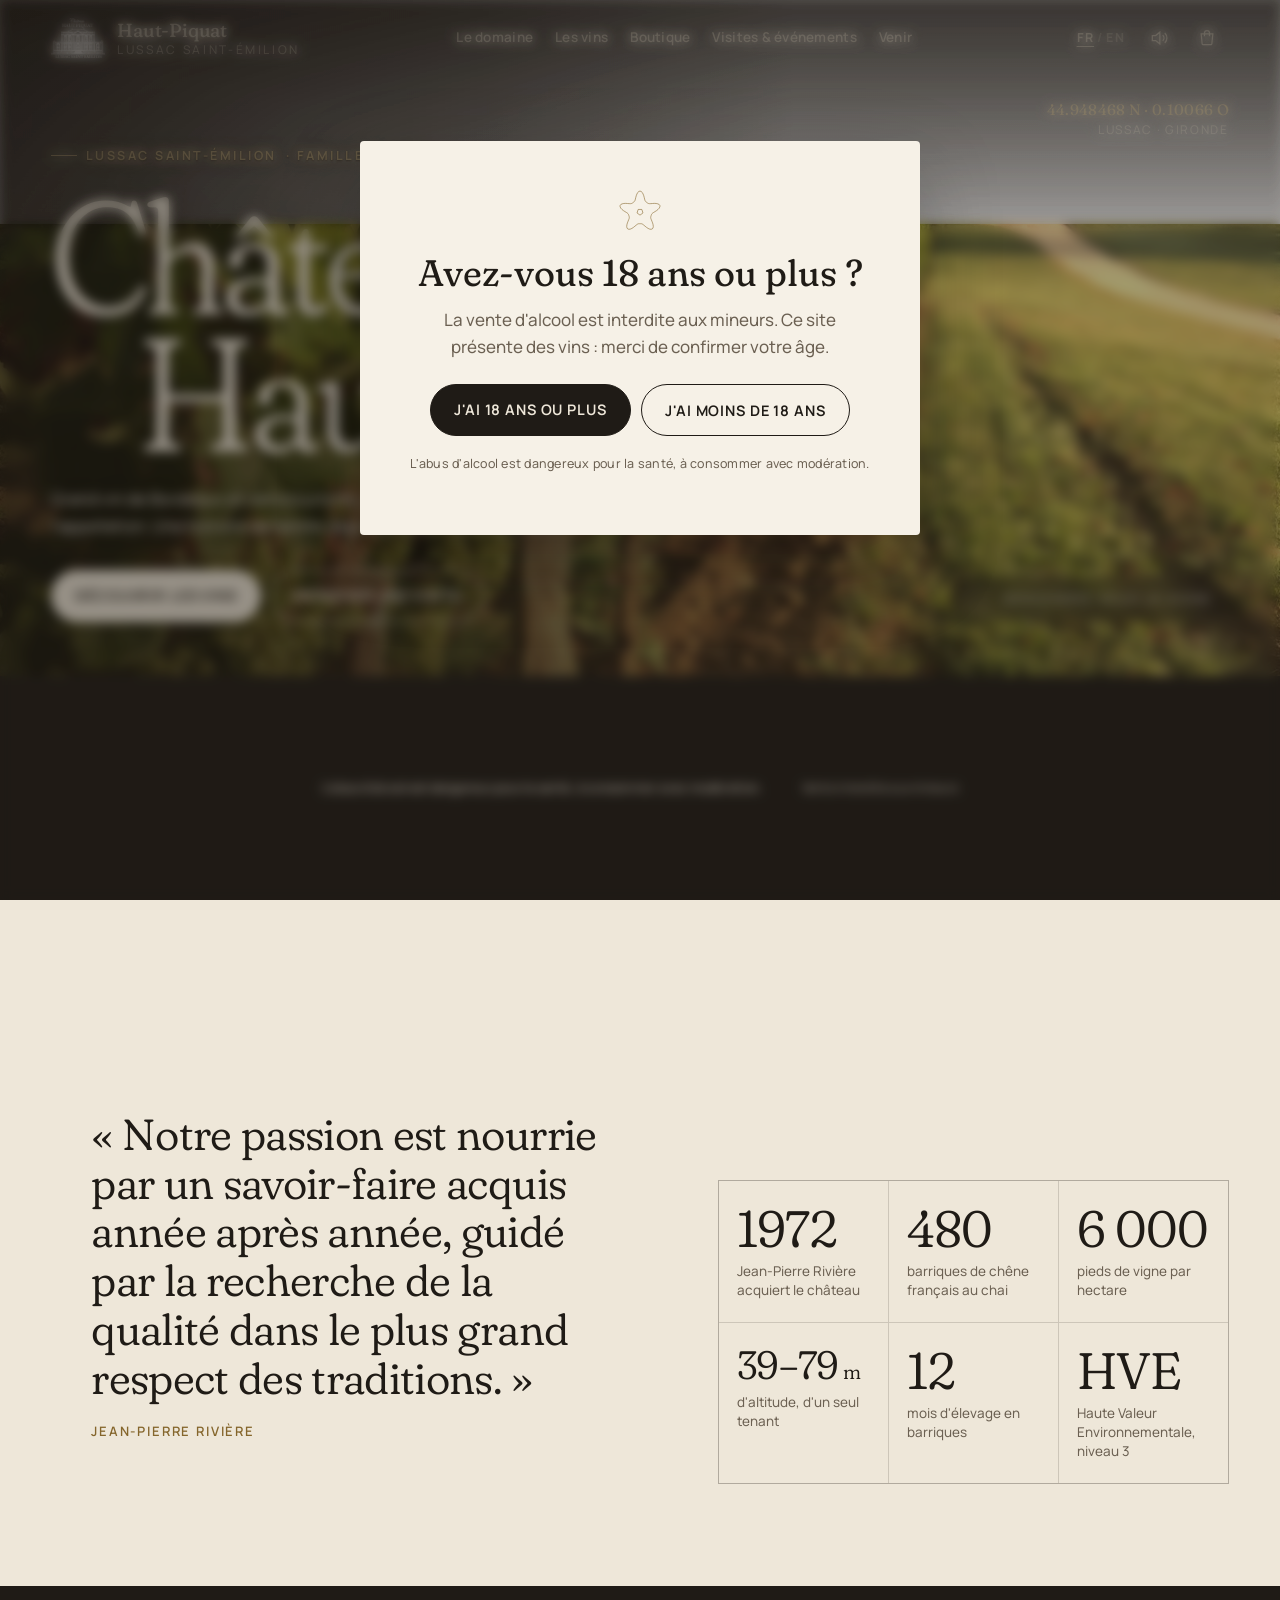
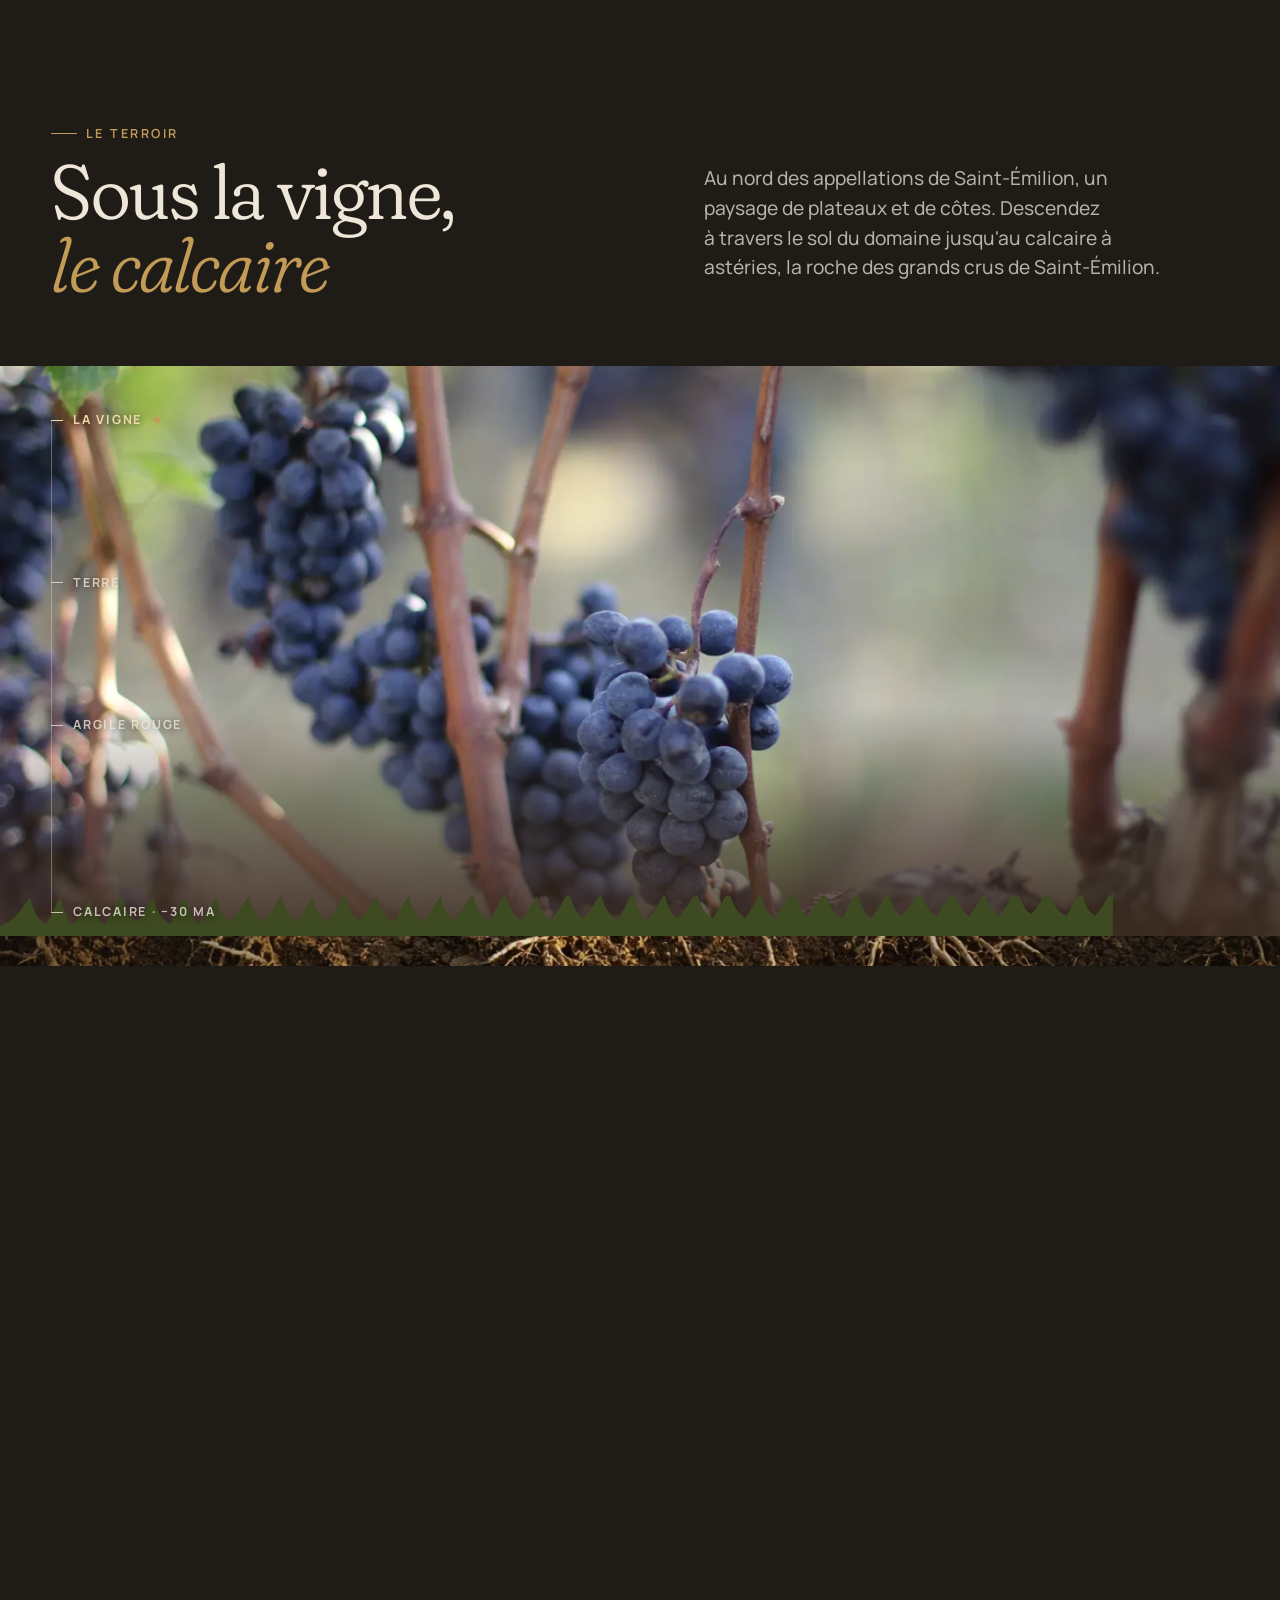
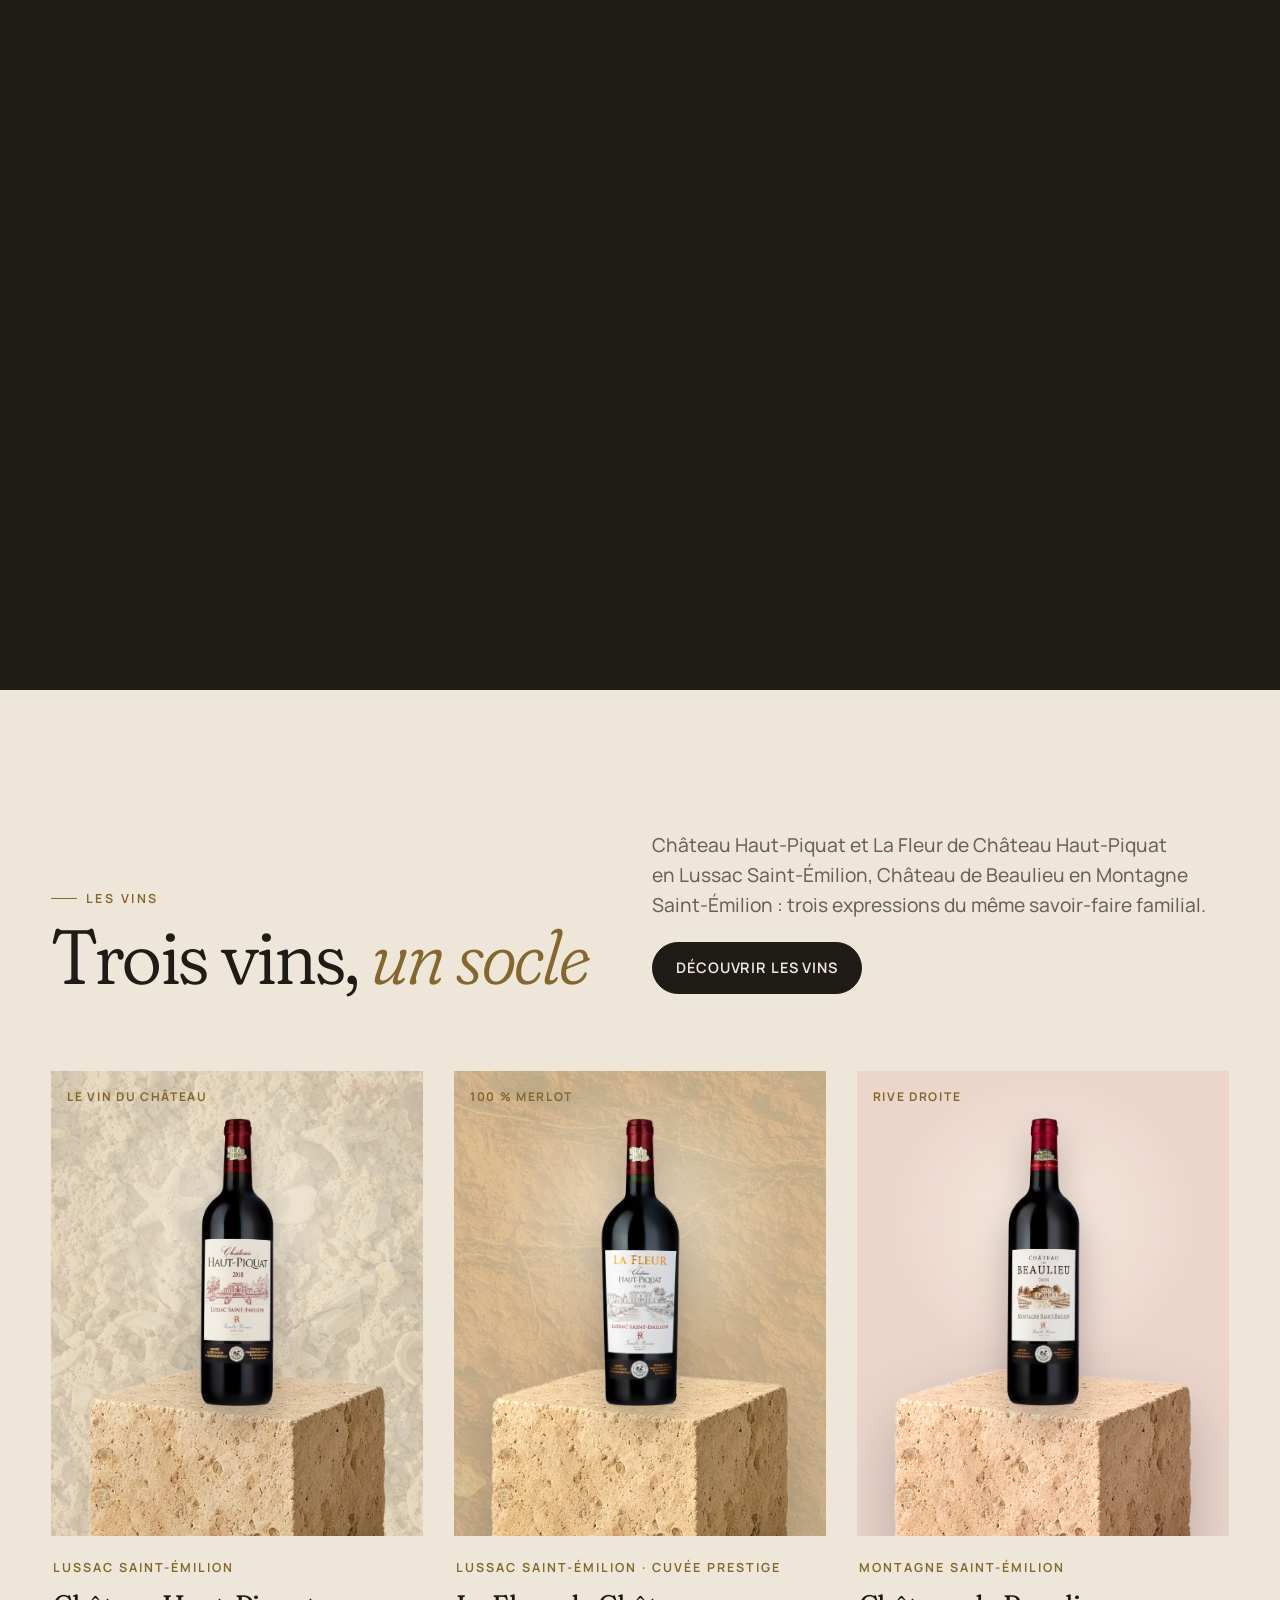
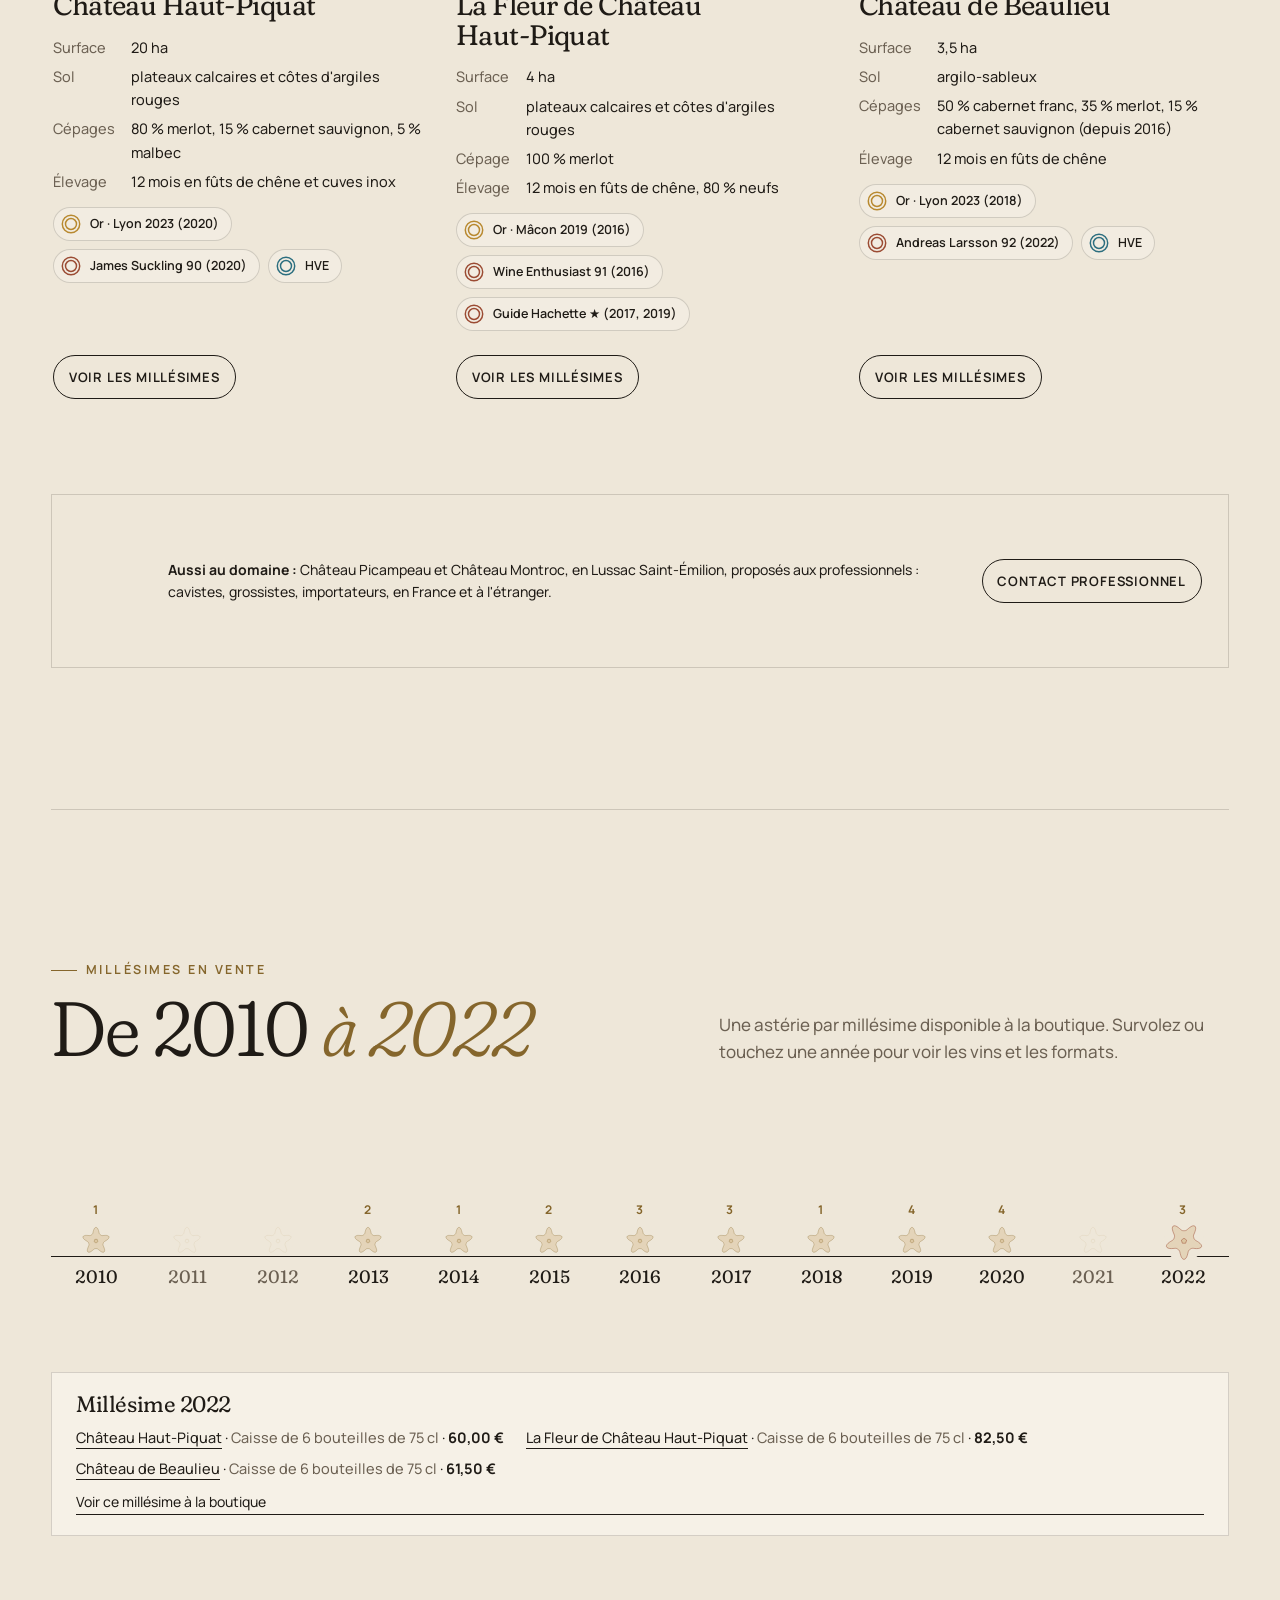
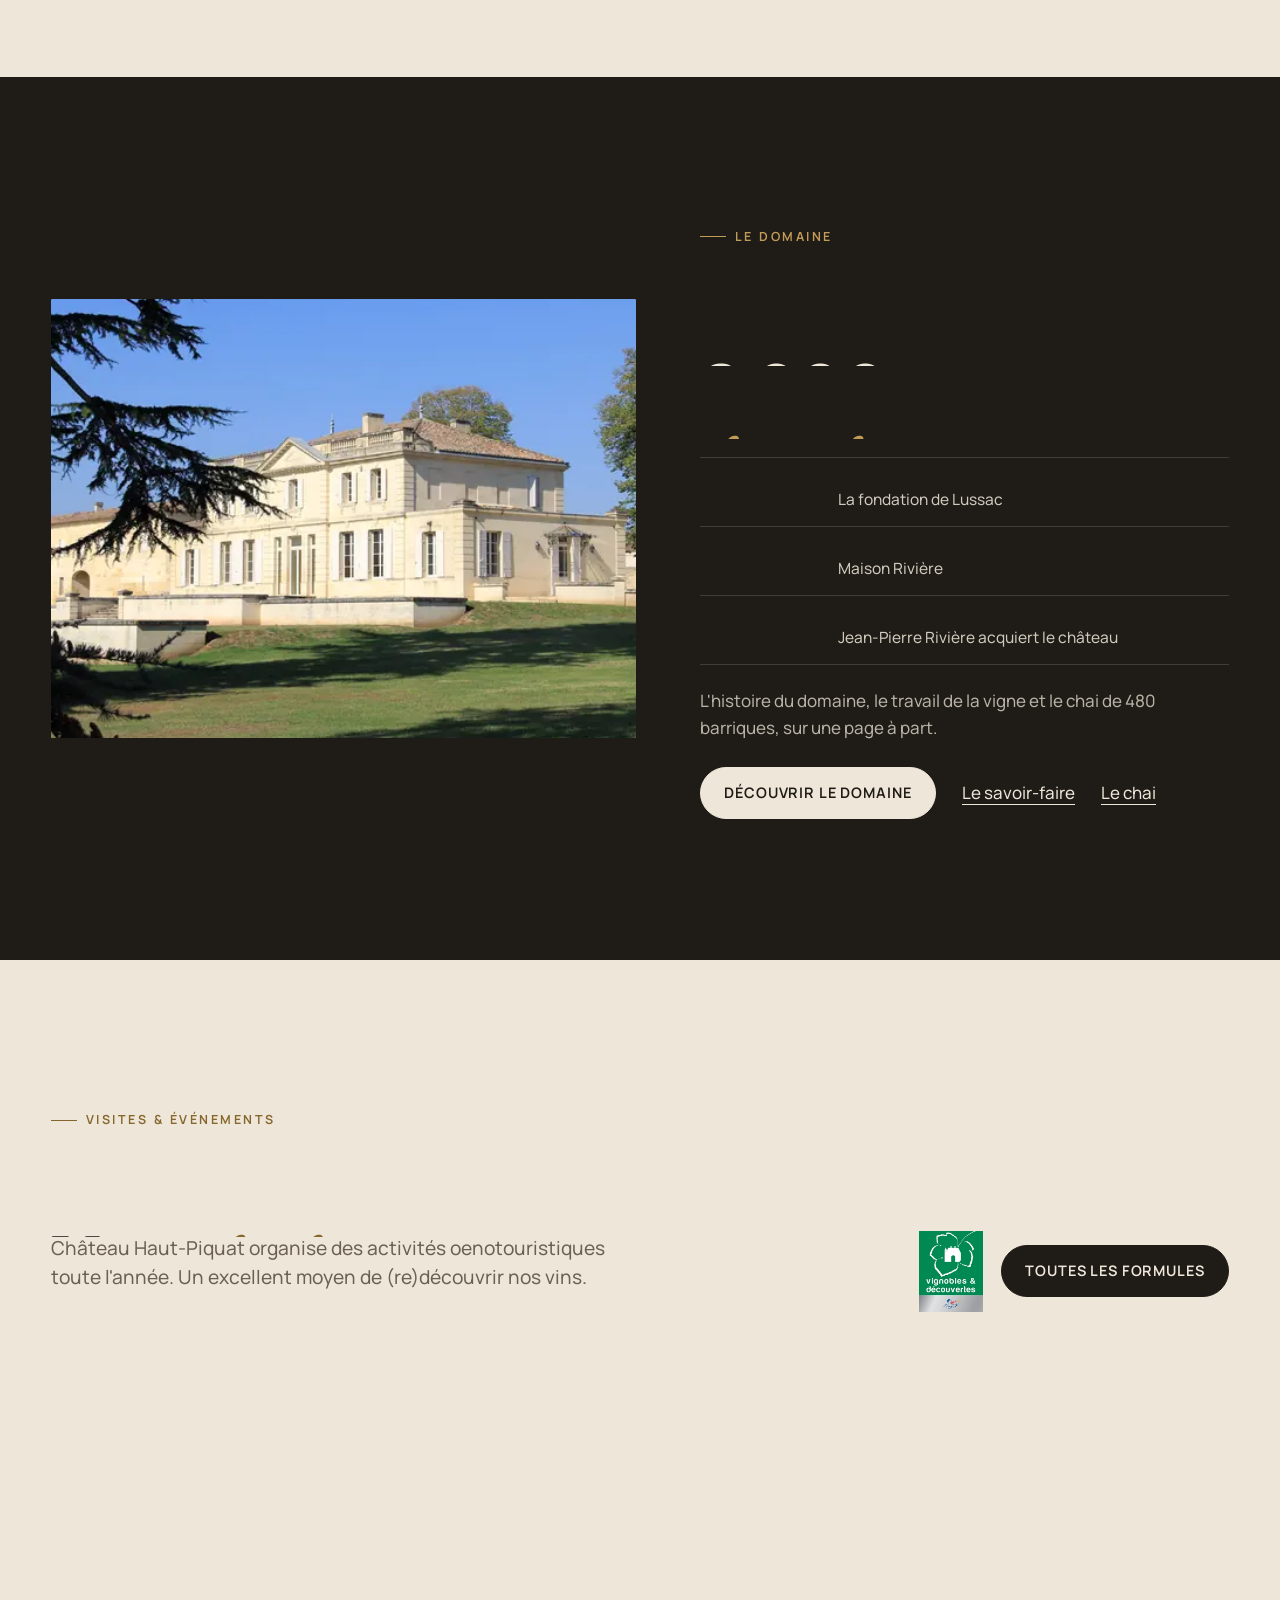
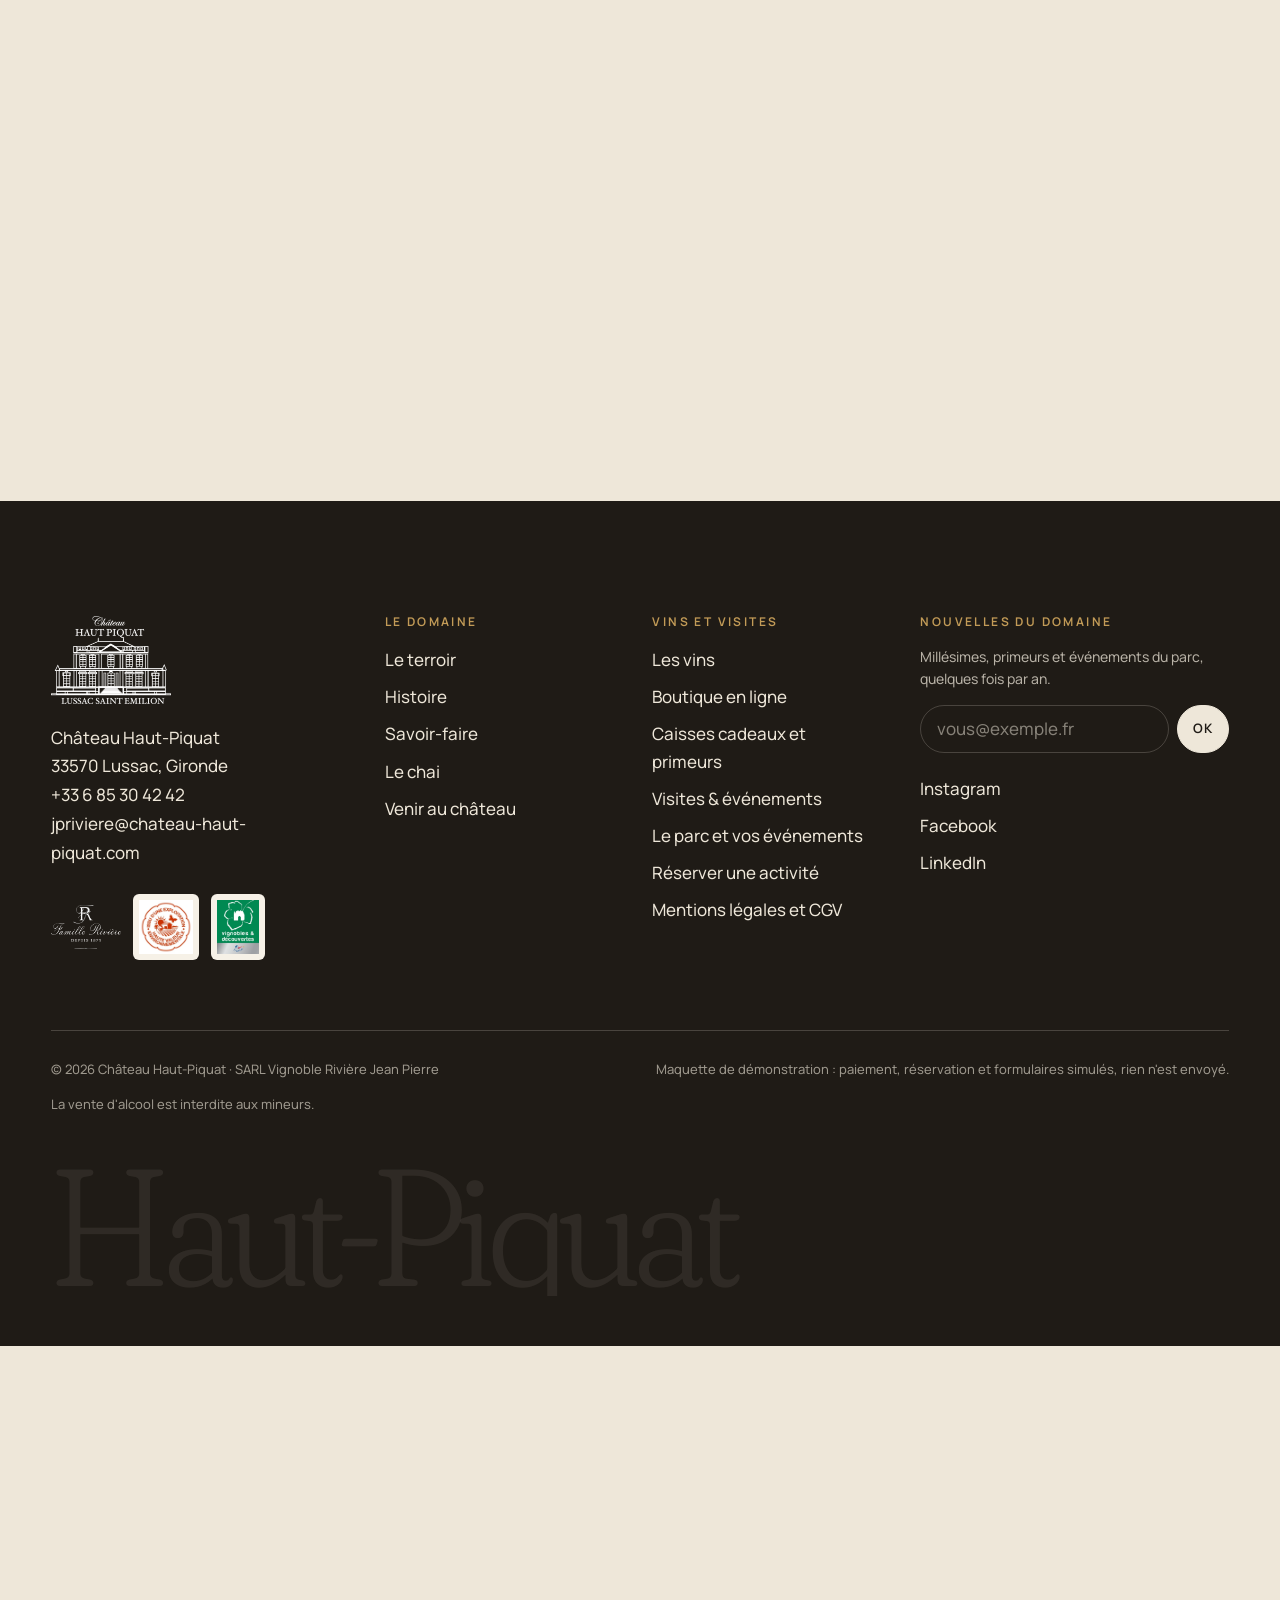
==== index.html @ 7b715792 "Maquette v12 reglages de la bouteille qui verse" ====
<!doctype html>
<html lang="fr" class="no-js">
<head>
<meta charset="utf-8">
<meta name="viewport" content="width=device-width, initial-scale=1, viewport-fit=cover">
<title>Château Haut-Piquat · Lussac Saint-Émilion</title>
<meta name="description" content="Château Haut-Piquat, domaine de la famille Rivière à Lussac Saint-Émilion : calcaire à astéries, trois vins, boutique en ligne, oenotourisme et parc d&#x27;un hectare pour vos événements.">
<meta name="robots" content="noindex, nofollow">
<meta name="theme-color" content="#EEE7D9">
<meta property="og:type" content="website">
<meta property="og:site_name" content="Château Haut-Piquat">
<meta property="og:locale" content="fr_FR">
<meta property="og:title" content="Château Haut-Piquat · Lussac Saint-Émilion">
<meta property="og:description" content="Château Haut-Piquat, domaine de la famille Rivière à Lussac Saint-Émilion : calcaire à astéries, trois vins, boutique en ligne, oenotourisme et parc d&#x27;un hectare pour vos événements.">
<meta property="og:url" content="https://chateau-haut-piquat-maquette.vercel.app/">
<meta property="og:image" content="https://chateau-haut-piquat-maquette.vercel.app/assets/img/og/og-accueil.jpg">
<meta property="og:image:width" content="1200">
<meta property="og:image:height" content="630">
<meta property="og:image:alt" content="Château Haut-Piquat au milieu des vignes, Lussac Saint-Émilion">
<meta name="twitter:card" content="summary_large_image">
<meta name="twitter:title" content="Château Haut-Piquat · Lussac Saint-Émilion">
<meta name="twitter:description" content="Château Haut-Piquat, domaine de la famille Rivière à Lussac Saint-Émilion : calcaire à astéries, trois vins, boutique en ligne, oenotourisme et parc d&#x27;un hectare pour vos événements.">
<meta name="twitter:image" content="https://chateau-haut-piquat-maquette.vercel.app/assets/img/og/og-accueil.jpg">
<link rel="icon" href="assets/img/favicon.svg" type="image/svg+xml">
<link rel="preload" href="assets/fonts/fraunces-latin-full-normal.woff2" as="font" type="font/woff2" crossorigin>
<link rel="preload" href="assets/fonts/manrope-latin-wght-normal.woff2" as="font" type="font/woff2" crossorigin>
<link rel="preload" as="image" href="assets/img/photos/vigne-chateau-matin-1920.webp" imagesrcset="assets/img/photos/vigne-chateau-matin-640.webp 640w, assets/img/photos/vigne-chateau-matin-1024.webp 1024w, assets/img/photos/vigne-chateau-matin-1440.webp 1440w, assets/img/photos/vigne-chateau-matin-1920.webp 1920w, assets/img/photos/vigne-chateau-matin-2560.webp 2560w" imagesizes="100vw" fetchpriority="high">
<link rel="stylesheet" href="assets/css/style.css?v=12">
<link rel="modulepreload" href="assets/js/main.js?v=12">
<script>(function(d){var h=d.documentElement;h.className=h.className.replace('no-js','js');try{var s=localStorage;var l=s.getItem('ahp-lang');if(l==='en'){h.lang='en';}if(matchMedia('(prefers-reduced-motion: reduce)').matches){h.classList.add('calm');}if(s.getItem('ahp-age')==='ok'){h.classList.add('age-ok');}if(sessionStorage.getItem('ahp-trans')==='1'){h.classList.add('trans-in');}}catch(e){}setTimeout(function(){if(!window.__ahpReady){h.classList.add('calm');h.classList.remove('trans-in');}},4500);})(document);</script>
</head>
<body data-page="index">
<svg width="0" height="0" style="position:absolute" aria-hidden="true" focusable="false"><defs>
<symbol id="ast" viewBox="-55 -55 110 110"><path d="M0.0 -50.0L2.8 -49.1L5.4 -46.7L7.4 -43.0L9.0 -38.8L10.2 -34.6L11.0 -30.9L11.8 -28.0L12.8 -26.0L13.9 -24.6L15.1 -23.6L16.5 -22.7L17.7 -21.7L19.1 -20.8L20.7 -20.2L23.0 -19.9L26.0 -20.0L29.7 -20.3L34.1 -20.6L38.6 -20.4L42.7 -19.5L45.9 -17.9L47.6 -15.5L47.6 -12.5L46.0 -9.3L43.2 -6.2L39.7 -3.4L36.0 -1.0L32.8 0.9L30.3 2.6L28.6 4.1L27.7 5.6L27.1 7.1L26.6 8.7L26.1 10.2L25.7 11.7L25.6 13.5L26.0 15.7L27.1 18.5L28.5 22.0L30.1 26.1L31.3 30.4L31.8 34.6L31.1 38.1L29.4 40.5L26.6 41.4L23.1 40.9L19.3 39.2L15.5 36.7L12.1 33.9L9.2 31.5L6.9 29.6L4.9 28.5L3.2 28.0L1.6 28.0L0.0 28.0L-1.6 28.0L-3.2 28.0L-4.9 28.5L-6.9 29.6L-9.2 31.5L-12.1 33.9L-15.5 36.7L-19.3 39.2L-23.1 40.9L-26.6 41.4L-29.4 40.5L-31.1 38.1L-31.8 34.6L-31.3 30.4L-30.1 26.1L-28.5 22.0L-27.1 18.5L-26.0 15.7L-25.6 13.5L-25.7 11.7L-26.1 10.2L-26.6 8.7L-27.1 7.1L-27.7 5.6L-28.6 4.1L-30.3 2.6L-32.8 0.9L-36.0 -1.0L-39.7 -3.4L-43.2 -6.2L-46.0 -9.3L-47.6 -12.5L-47.6 -15.5L-45.9 -17.9L-42.7 -19.5L-38.6 -20.4L-34.1 -20.6L-29.7 -20.3L-26.0 -20.0L-23.0 -19.9L-20.7 -20.2L-19.1 -20.8L-17.7 -21.7L-16.5 -22.7L-15.1 -23.6L-13.9 -24.6L-12.8 -26.0L-11.8 -28.0L-11.0 -30.9L-10.2 -34.6L-9.0 -38.8L-7.4 -43.0L-5.4 -46.7L-2.8 -49.1Z"/><path d="M4.4 -6.1L7.1 2.3L0.0 7.5L-7.1 2.3L-4.4 -6.1Z"/></symbol>
<symbol id="i-sound" viewBox="0 0 24 24"><path d="M4 9v6h4l5 4V5L8 9H4z"/><path class="wave" d="M16.5 8.5a5 5 0 0 1 0 7M19 6a8.5 8.5 0 0 1 0 12"/></symbol>
<symbol id="i-calm" viewBox="0 0 24 24"><circle cx="12" cy="12" r="8.5"/><path d="M10 8.5v7M14 8.5v7"/></symbol>
<symbol id="i-cart" viewBox="0 0 24 24"><path d="M5 7h14l-1.2 12.2a1 1 0 0 1-1 .8H7.2a1 1 0 0 1-1-.8L5 7z"/><path d="M9 10V6a3 3 0 0 1 6 0v4"/></symbol>
<symbol id="i-menu" viewBox="0 0 24 24"><path d="M3 8h18M3 16h18"/></symbol>
<symbol id="i-close" viewBox="0 0 24 24"><path d="M5 5l14 14M19 5L5 19"/></symbol>
<symbol id="i-car" viewBox="0 0 40 40"><path d="M7 25h26v5H7zM10 25l3-8h14l3 8" fill="none" stroke="currentColor" stroke-width="1.5"/><circle cx="13" cy="30" r="2.5" fill="none" stroke="currentColor" stroke-width="1.5"/><circle cx="27" cy="30" r="2.5" fill="none" stroke="currentColor" stroke-width="1.5"/></symbol>
<symbol id="i-van" viewBox="0 0 40 40"><path d="M5 12h20l6 6h4v10H5z" fill="none" stroke="currentColor" stroke-width="1.5"/><circle cx="12" cy="28" r="2.5" fill="none" stroke="currentColor" stroke-width="1.5"/><circle cx="29" cy="28" r="2.5" fill="none" stroke="currentColor" stroke-width="1.5"/><path d="M9 16h6v5H9z" fill="none" stroke="currentColor" stroke-width="1.5"/></symbol>
<symbol id="i-heli" viewBox="0 0 40 40"><circle cx="20" cy="20" r="15" fill="none" stroke="currentColor" stroke-width="1.5"/><path d="M14 12v16M26 12v16M14 20h12" fill="none" stroke="currentColor" stroke-width="2"/></symbol>
<symbol id="i-medal" viewBox="0 0 24 24"><circle cx="12" cy="12" r="9.5"/><circle cx="12" cy="12" r="6"/></symbol>
</defs></svg>
<a class="skip" href="#contenu"><span lang="fr">Aller au contenu</span><span lang="en">Skip to content</span></a>
<div class="loader" data-loader aria-hidden="true">
  <svg viewBox="-60 -60 120 120"><path class="ast" d="M0.0 -50.0L2.8 -49.1L5.4 -46.7L7.4 -43.0L9.0 -38.8L10.2 -34.6L11.0 -30.9L11.8 -28.0L12.8 -26.0L13.9 -24.6L15.1 -23.6L16.5 -22.7L17.7 -21.7L19.1 -20.8L20.7 -20.2L23.0 -19.9L26.0 -20.0L29.7 -20.3L34.1 -20.6L38.6 -20.4L42.7 -19.5L45.9 -17.9L47.6 -15.5L47.6 -12.5L46.0 -9.3L43.2 -6.2L39.7 -3.4L36.0 -1.0L32.8 0.9L30.3 2.6L28.6 4.1L27.7 5.6L27.1 7.1L26.6 8.7L26.1 10.2L25.7 11.7L25.6 13.5L26.0 15.7L27.1 18.5L28.5 22.0L30.1 26.1L31.3 30.4L31.8 34.6L31.1 38.1L29.4 40.5L26.6 41.4L23.1 40.9L19.3 39.2L15.5 36.7L12.1 33.9L9.2 31.5L6.9 29.6L4.9 28.5L3.2 28.0L1.6 28.0L0.0 28.0L-1.6 28.0L-3.2 28.0L-4.9 28.5L-6.9 29.6L-9.2 31.5L-12.1 33.9L-15.5 36.7L-19.3 39.2L-23.1 40.9L-26.6 41.4L-29.4 40.5L-31.1 38.1L-31.8 34.6L-31.3 30.4L-30.1 26.1L-28.5 22.0L-27.1 18.5L-26.0 15.7L-25.6 13.5L-25.7 11.7L-26.1 10.2L-26.6 8.7L-27.1 7.1L-27.7 5.6L-28.6 4.1L-30.3 2.6L-32.8 0.9L-36.0 -1.0L-39.7 -3.4L-43.2 -6.2L-46.0 -9.3L-47.6 -12.5L-47.6 -15.5L-45.9 -17.9L-42.7 -19.5L-38.6 -20.4L-34.1 -20.6L-29.7 -20.3L-26.0 -20.0L-23.0 -19.9L-20.7 -20.2L-19.1 -20.8L-17.7 -21.7L-16.5 -22.7L-15.1 -23.6L-13.9 -24.6L-12.8 -26.0L-11.8 -28.0L-11.0 -30.9L-10.2 -34.6L-9.0 -38.8L-7.4 -43.0L-5.4 -46.7L-2.8 -49.1Z" data-ast-path/><path class="ast" d="M4.4 -6.1L7.1 2.3L0.0 7.5L-7.1 2.3L-4.4 -6.1Z" data-ast-hole/></svg>
  <span class="loader__count" data-loader-count>Lussac · 1972</span>
</div>
<div class="ptrans" aria-hidden="true"><span></span><span></span><span></span></div>
<header class="hdr is-over-dark" data-hdr>
  <a class="hdr__brand" href="index.html" aria-label="Château Haut-Piquat, accueil" data-aria-en="Château Haut-Piquat, home">
    <img src="assets/img/logos/logo-chateau-encre-240.webp" width="240" height="175" alt="">
    <span class="hdr__name">Haut-Piquat<small>Lussac Saint-Émilion</small></span>
  </a>
  <nav class="hdr__nav" aria-label="Navigation principale" data-aria-en="Main navigation"><a href="domaine.html"><span lang="fr">Le domaine</span><span lang="en">The estate</span></a><a href="vins.html"><span lang="fr">Les vins</span><span lang="en">The wines</span></a><a href="boutique.html"><span lang="fr">Boutique</span><span lang="en">Shop</span></a><a href="oenotourisme.html"><span lang="fr">Visites & événements</span><span lang="en">Visits & events</span></a><a href="oenotourisme.html#acces"><span lang="fr">Venir</span><span lang="en">Visit us</span></a></nav>
  <div class="hdr__tools">
    <button class="tool tool--lang" type="button" data-lang-toggle aria-label="English version" data-aria-en="Version française"><span class="l-fr" aria-hidden="true">FR</span><span class="l-sep" aria-hidden="true">/</span><span class="l-en" aria-hidden="true">EN</span></button>
    <button class="tool hide-sm" type="button" data-sound aria-pressed="false" aria-label="Ambiance sonore" data-aria-en="Ambient sound" data-tip="Ambiance sonore" data-tip-en="Ambient sound"><svg><use href="#i-sound"/></svg></button>
    <a class="hdr__cta magnetic" href="oenotourisme.html#reserver"><span lang="fr">Réserver</span><span lang="en">Book</span></a>
    <button class="tool tool--cart" type="button" data-cart-open aria-label="Ouvrir le panier" data-aria-en="Open cart" data-tip="Panier" data-tip-en="Cart"><svg><use href="#i-cart"/></svg><span class="cart-count" data-cart-count></span></button>
    <button class="tool tool--menu" type="button" data-menu aria-expanded="false" aria-controls="mmenu" aria-label="Menu"><svg><use href="#i-menu"/></svg></button>
  </div>
</header>
<div class="mmenu" id="mmenu" data-mmenu aria-hidden="true">
  <nav aria-label="Navigation mobile" data-aria-en="Mobile navigation"><a href="domaine.html"><span class="n">01</span><span lang="fr">Le domaine</span><span lang="en">The estate</span></a><a href="vins.html"><span class="n">02</span><span lang="fr">Les vins</span><span lang="en">The wines</span></a><a href="boutique.html"><span class="n">03</span><span lang="fr">Boutique</span><span lang="en">Shop</span></a><a href="oenotourisme.html"><span class="n">04</span><span lang="fr">Visites & événements</span><span lang="en">Visits & events</span></a><a href="oenotourisme.html#acces"><span class="n">05</span><span lang="fr">Venir</span><span lang="en">Visit us</span></a></nav>
  <div>
    <div class="mmenu__ctas"><a class="btn btn--light" href="oenotourisme.html#reserver"><span lang="fr">Réserver une visite</span><span lang="en">Book a visit</span></a><a class="btn btn--ghost" href="boutique.html"><span lang="fr">Boutique en ligne</span><span lang="en">Online shop</span></a></div>
    <div class="mmenu__tools">
      <button class="tool" type="button" data-sound aria-pressed="false"><span lang="fr">Son</span><span lang="en">Sound</span></button>
    </div>
    <p class="mmenu__foot">Château Haut-Piquat · 33570 Lussac · <a href="tel:+33685304242">+33 6 85 30 42 42</a></p>
  </div>
</div>
<main id="contenu">

<section class="hero" data-hero aria-labelledby="hero-title">
  <div class="hero__media">
    <img class="cover" src="assets/img/photos/vigne-chateau-matin-1024.webp" srcset="assets/img/photos/vigne-chateau-matin-640.webp 640w, assets/img/photos/vigne-chateau-matin-1024.webp 1024w, assets/img/photos/vigne-chateau-matin-1440.webp 1440w, assets/img/photos/vigne-chateau-matin-1920.webp 1920w, assets/img/photos/vigne-chateau-matin-2560.webp 2560w" sizes="100vw" width="4032" height="3024" alt="Rang de vigne baigné de soleil menant au Château Haut-Piquat" data-alt-en="Sunlit row of vines leading to Château Haut-Piquat" loading="eager" decoding="async" fetchpriority="high" data-hero-img>
    <video class="hero__video" data-hero-video muted playsinline loop preload="none" disablepictureinpicture aria-hidden="true" tabindex="-1"></video>
    <canvas class="hero__gl" data-hero-gl aria-hidden="true"></canvas>
  </div>
  <div class="hero__glow" aria-hidden="true"></div>
  <div class="hero__shade" aria-hidden="true"></div>
  <div class="hero__strata" data-hero-strata aria-hidden="true"><span></span><span></span><span></span></div>
  <div class="hero__meta" data-hero-meta><b>44.948468&nbsp;N · 0.10066&nbsp;<span lang="fr">O</span><span lang="en">W</span></b>Lussac · Gironde</div>
  <div class="hero__content">
    <p class="kicker hero__kicker" data-hero-kicker>Lussac Saint-Émilion<span class="k-more"> · <span lang="fr">Famille Rivière</span><span lang="en">Rivière family</span></span></p>
    <h1 class="display hero__title" id="hero-title" data-hero-title><span class="l1">Château</span> <span class="l2">Haut-<em>Piquat</em></span></h1>
    <p class="hero__sub" data-hero-sub><span lang="fr">Grand vin de Bordeaux et oenotourisme, sur l'un des plus hauts points de l'appellation. Une histoire de famille depuis plus de trois cents ans.</span><span lang="en">Fine Bordeaux wine and wine tourism on one of the highest points of the appellation. A family story spanning more than three hundred years.</span></p>
    <div class="hero__ctas" data-hero-ctas>
      <a class="btn btn--light magnetic" href="boutique.html"><span lang="fr">Découvrir les vins</span><span lang="en">Discover the wines</span></a>
      <a class="btn btn--ghost magnetic" href="oenotourisme.html#reserver"><span lang="fr">Réserver une visite</span><span lang="en">Book a visit</span></a>
    </div>
  </div>
  <a class="hero__scroll" href="#terroir" data-hero-scroll><svg class="ast" aria-hidden="true"><use href="#ast"/></svg><span lang="fr">Descendre sous la vigne</span><span lang="en">Go beneath the vines</span></a>
</section>

<section class="intro wrap" aria-label="Le domaine en chiffres">
  <div class="intro__grid">
    <blockquote class="intro__quote" data-reveal>
      <span lang="fr">«&nbsp;Notre passion est nourrie par un savoir-faire acquis année après année, guidé par la recherche de la qualité dans le plus grand respect des traditions.&nbsp;»</span><span lang="en">“Our passion is nourished by know-how gained year after year, guided by the pursuit of quality and the deepest respect for tradition.”</span>
      <span class="who">Jean-Pierre Rivière</span>
    </blockquote>
    <div class="intro__facts" data-reveal>
      <div class="fact"><b class="num" data-count="1972">1972</b><span><span lang="fr">Jean-Pierre Rivière acquiert le château</span><span lang="en">Jean-Pierre Rivière acquires the château</span></span></div>
      <div class="fact"><b class="num" data-count="480">480</b><span><span lang="fr">barriques de chêne français au chai</span><span lang="en">French oak barrels in the cellar</span></span></div>
      <div class="fact"><b class="num" data-count="6 000">6 000</b><span><span lang="fr">pieds de vigne par hectare</span><span lang="en">vines per hectare</span></span></div>
      <div class="fact"><b class="num is-range">39–79<small>&nbsp;m</small></b><span><span lang="fr">d'altitude, d'un seul tenant</span><span lang="en">above sea level, in a single block</span></span></div>
      <div class="fact"><b class="num" data-count="12">12</b><span><span lang="fr">mois d'élevage en barriques</span><span lang="en">months of barrel ageing</span></span></div>
      <div class="fact"><b class="num">HVE</b><span><span lang="fr">Haute Valeur Environnementale, niveau 3</span><span lang="en">High Environmental Value, level 3</span></span></div>
    </div>
  </div>
</section>

<section class="coupe is-dark" id="terroir" data-coupe aria-labelledby="coupe-title">
  <div class="coupe__head">
    <div><p class="kicker"><span lang="fr">Le terroir</span><span lang="en">Terroir</span></p><h2 class="h2" id="coupe-title" data-split><span lang="fr">Sous la vigne, <em>le calcaire</em></span><span lang="en">Beneath the vines, <em>limestone</em></span></h2></div>
    <p class="lead muted"><span lang="fr">Au nord des appellations de Saint-Émilion, un paysage de plateaux et de côtes. Descendez à travers le sol du domaine jusqu'au calcaire à astéries, la roche des grands crus de Saint-Émilion.</span><span lang="en">North of the Saint-Émilion appellations lies a landscape of plateaus and slopes. Travel down through the estate's soil to the starfish limestone, the bedrock of Saint-Émilion's great growths.</span></p>
  </div>
  <div class="pin-frame" data-coupe-frame>
    <div class="coupe__stack" data-coupe-stack>
      <div class="coupe__sky"><img class="cover" src="assets/img/photos/grappes-raisin-noir-1024.webp" srcset="assets/img/photos/grappes-raisin-noir-640.webp 640w, assets/img/photos/grappes-raisin-noir-1024.webp 1024w, assets/img/photos/grappes-raisin-noir-1440.webp 1440w, assets/img/photos/grappes-raisin-noir-1920.webp 1920w, assets/img/photos/grappes-raisin-noir-2560.webp 2560w" sizes="100vw" width="5184" height="3456" alt="Grappes de raisin noir sur la vigne du domaine" data-alt-en="Black grapes on the estate&#x27;s vines" loading="lazy" decoding="async"><svg class="coupe__grass" viewBox="0 0 1440 42" preserveAspectRatio="none" aria-hidden="true"><path fill="currentColor" d="M0 42V30c20-6 26-22 34-28 4 14 8 22 18 26 8-10 10-20 16-26 4 10 6 22 14 26 10-8 14-18 20-24 2 12 8 20 16 24 10-10 12-22 18-28 4 12 10 22 18 26 8-8 12-18 18-24 4 14 10 22 20 26 6-10 10-20 16-26 4 12 8 22 16 26 10-10 14-20 20-26 2 10 6 20 14 24 10-8 16-20 22-26 4 14 8 22 18 26 8-10 12-20 18-26 4 12 10 22 18 26 8-8 12-18 18-24 2 12 8 20 16 24 10-10 14-22 20-28 4 12 8 22 16 26 10-8 14-18 20-24 4 14 10 22 20 26 6-10 10-20 16-26 4 12 8 22 16 26 10-10 14-20 20-26 2 10 6 20 14 24 10-8 16-20 22-26 4 14 8 22 18 26 8-10 12-20 18-26 4 12 10 22 18 26 8-8 12-18 18-24 2 12 8 20 16 24 10-10 14-22 20-28 4 12 8 22 16 26 10-8 14-18 20-24 4 14 10 22 20 26 6-10 10-20 16-26 4 12 8 22 16 26 10-10 14-20 20-26 2 10 6 20 14 24 10-8 16-20 22-26 4 14 8 22 18 26 8-10 12-20 18-26 4 12 10 22 18 26 8-8 12-18 18-24 2 12 8 20 16 24 10-10 14-22 20-28 4 12 8 22 16 26 10-8 14-18 20-24 4 14 10 22 20 26 6-10 10-20 16-26 4 12 8 22 16 26 10-10 14-20 20-26 2 10 6 20 14 24 10-8 16-20 22-26 4 14 8 22 18 26 8-10 12-20 18-26 4 12 10 22 18 26 8-8 12-18 18-24 2 12 8 20 16 24 10-10 14-22 20-28 4 12 8 22 16 26 10-8 14-18 20-24 4 14 10 22 20 26 6-10 10-20 16-26 4 12 8 22 16 26 10-10 14-20 20-26V42z"/></svg></div>
      <div class="coupe__layer is-terre" data-layer="terre"><picture><source media="(max-aspect-ratio: 4/5)" srcset="assets/img/grok/strate-terre-mobile-784.webp" width="784" height="1168"><img class="layer-img" src="assets/img/grok/strate-terre-1168.webp" width="1168" height="784" alt="" loading="lazy" decoding="async"></picture></div>
      <div class="coupe__layer is-argile" data-layer="argile"><svg class="coupe__edge" viewBox="0 0 1440 26" preserveAspectRatio="none" aria-hidden="true"><path fill="#3B2A1E" d="M0 0h1440v8c-60 10-120-4-180 6s-110 12-170 2-120-10-190 0-140 8-200-2-120-8-180 2-130 10-190 0-120-6-170 4S70 22 0 12z"/></svg><picture><source media="(max-aspect-ratio: 4/5)" srcset="assets/img/grok/strate-argile-rouge-mobile-784.webp" width="784" height="1168"><img class="layer-img" src="assets/img/grok/strate-argile-rouge-1168.webp" width="1168" height="784" alt="" loading="lazy" decoding="async"></picture></div>
      <div class="coupe__layer is-calcaire" data-layer="calcaire"><svg class="coupe__edge" viewBox="0 0 1440 26" preserveAspectRatio="none" aria-hidden="true"><path fill="#7E3A27" d="M0 0h1440v8c-60 10-120-4-180 6s-110 12-170 2-120-10-190 0-140 8-200-2-120-8-180 2-130 10-190 0-120-6-170 4S70 22 0 12z"/></svg><picture><source media="(max-aspect-ratio: 4/5)" srcset="assets/img/grok/strate-calcaire-asteries-mobile-784.webp" width="784" height="1168"><img class="layer-img" src="assets/img/grok/strate-calcaire-asteries-1168.webp" width="1168" height="784" alt="" loading="lazy" decoding="async"></picture><canvas class="coupe__fossils" data-fossils aria-hidden="true"></canvas></div>
    </div>
    <div class="coupe__gauge" data-gauge aria-hidden="true">
      <span class="rail"></span><span class="fill" data-gauge-fill></span>
      <span class="tick" style="top:0%" data-tick><span lang="fr">La vigne</span><span lang="en">The vines</span></span>
      <span class="tick" style="top:33%" data-tick><span lang="fr">Terre</span><span lang="en">Topsoil</span></span>
      <span class="tick" style="top:62%" data-tick><span lang="fr">Argile rouge</span><span lang="en">Red clay</span></span>
      <span class="tick" style="top:100%" data-tick><span lang="fr">Calcaire · −30 Ma</span><span lang="en">Limestone · −30 Ma</span></span>
    </div>
    <figure class="coupe__core" data-core aria-hidden="true"><img src="assets/img/grok/carotte-detouree-800.webp" srcset="assets/img/grok/carotte-detouree-400.webp 400w, assets/img/grok/carotte-detouree-800.webp 800w" sizes="15vw" width="403" height="721" alt="" loading="lazy" decoding="async"></figure>
    <div class="coupe__panels"><div class="coupe__box" data-panel-box>
      <article class="coupe__panel" data-panel>
        <p class="kicker"><span lang="fr">0 m · la vigne</span><span lang="en">0 m · the vines</span></p>
        <h3 class="h3"><span lang="fr">Un seul tenant, <em>sur les hauteurs</em></span><span lang="en">A single block, <em>on the heights</em></span></h3>
        <p><span lang="fr">Au cœur de l'appellation, sur l'un de ses plus hauts points, le vignoble s'étend d'un seul tenant, dominé par le tertre de Picampeau et son étonnant mégalithe gaulois.</span><span lang="en">In the heart of the appellation, on one of its highest points, the vineyard stretches in a single block, overlooked by the Picampeau mound and its remarkable Gallic megalith.</span></p>
        <div class="stat"><div><b>39–79&nbsp;m</b><span><span lang="fr">d'altitude</span><span lang="en">altitude</span></span></div><div><b>1936</b><span><span lang="fr">AOC Lussac Saint-Émilion</span><span lang="en">Lussac Saint-Émilion AOC</span></span></div></div>
      </article>
      <article class="coupe__panel" data-panel>
        <p class="kicker"><span lang="fr">Le sol vivant</span><span lang="en">Living soil</span></p>
        <h3 class="h3"><span lang="fr">Un sol travaillé, <em>sans désherbant</em></span><span lang="en">Tilled soil, <em>no weedkiller</em></span></h3>
        <p><span lang="fr">Depuis 2015, le désherbage chimique a été progressivement abandonné pour revenir au travail du sol, respectueux du terroir et de la biodiversité. L'entretien privilégie la fumure organique.</span><span lang="en">Since 2015, chemical weeding has gradually been abandoned in favour of tilling, which respects the terroir and biodiversity. Organic manure is preferred.</span></p>
        <div class="stat"><div><b>2015</b><span><span lang="fr">fin du désherbage chimique</span><span lang="en">end of chemical weeding</span></span></div><div><b>20–25</b><span><span lang="fr">ans, âge moyen des vignes</span><span lang="en">years, average vine age</span></span></div></div>
      </article>
      <article class="coupe__panel" data-panel>
        <p class="kicker"><span lang="fr">Les côtes</span><span lang="en">The slopes</span></p>
        <h3 class="h3"><span lang="fr">L'argile <em>rouge</em></span><span lang="en">Red <em>clay</em></span></h3>
        <p><span lang="fr">Sur les côtes, les argiles rouges couvrent le calcaire. L'appellation s'étage en vallons et plateaux formant un amphithéâtre exposé plein sud&nbsp;: argilo-calcaire au sud, argilo-limoneux au nord.</span><span lang="en">On the slopes, red clay covers the limestone. The appellation rises in valleys and plateaus forming a south-facing amphitheatre: clay-limestone in the south, clay-silt in the north.</span></p>
      </article>
      <article class="coupe__panel" data-panel>
        <p class="kicker"><span lang="fr">Oligocène · −30 millions d'années</span><span lang="en">Oligocene · 30 million years ago</span></p>
        <h3 class="h3"><span lang="fr">Le calcaire <em>à astéries</em></span><span lang="en">Starfish <em>limestone</em></span></h3>
        <p><span lang="fr">Ce plateau s'est formé de dépôts marins fossilisés&nbsp;: petits coquillages, huîtres, coraux et osselets d'étoiles de mer, les astéries. Les plus grands crus de Saint-Émilion s'expriment sur ce terroir.</span><span lang="en">This plateau formed from fossilised marine deposits: small shells, oysters, corals and starfish ossicles, the asteriae. Saint-Émilion's greatest growths express themselves on this terroir.</span></p>
        <div class="coupe__loupe"><span class="lens"><img src="assets/img/photos/calcaire-asteries-220.webp" srcset="assets/img/photos/calcaire-asteries-220.webp 220w" sizes="84px" width="220" height="293" alt="Calcaire à astéries du domaine, photo du site" data-alt-en="The estate&#x27;s starfish limestone, photo from the website" loading="lazy" decoding="async"></span><small><span lang="fr">Le calcaire du domaine (photo du site, à fournir en haute définition)</span><span lang="en">The estate's limestone (website photo, high-resolution version needed)</span></small></div>
      </article>
    </div></div>
    <div class="coupe__assemblage" data-assemblage>
      <div class="assemblage">
        <p class="kicker" data-asm-head><span lang="fr">Cépages</span><span lang="en">Grapes</span></p>
        <h3 class="h3" data-asm-head><span lang="fr">L'assemblage du <em>Château Haut-Piquat</em></span><span lang="en">The <em>Château Haut-Piquat</em> blend</span></h3>
        <div class="asm-chart" data-asm>
          <div class="asm-bar" role="img" aria-label="80 % merlot, 15 % cabernet sauvignon, 5 % malbec" data-aria-en="80% merlot, 15% cabernet sauvignon, 5% malbec">
            <span class="asm-seg is-m" style="--w:80" data-asm-seg><span class="asm-liquid"><svg class="asm-wave" viewBox="0 0 120 12" preserveAspectRatio="none" aria-hidden="true"><path d="M0 6 Q15 0 30 6 T60 6 T90 6 T120 6 V12 H0Z"/></svg></span></span><span class="asm-seg is-cs" style="--w:15" data-asm-seg><span class="asm-liquid"><svg class="asm-wave" viewBox="0 0 120 12" preserveAspectRatio="none" aria-hidden="true"><path d="M0 6 Q15 0 30 6 T60 6 T90 6 T120 6 V12 H0Z"/></svg></span></span><span class="asm-seg is-mb" style="--w:5" data-asm-seg><span class="asm-liquid"><svg class="asm-wave" viewBox="0 0 120 12" preserveAspectRatio="none" aria-hidden="true"><path d="M0 6 Q15 0 30 6 T60 6 T90 6 T120 6 V12 H0Z"/></svg></span></span>
          </div>
          <div class="asm-pour" aria-hidden="true" data-asm-pour><span class="asm-pour__stream" data-asm-stream></span><img class="asm-pour__bottle" src="assets/img/vins/bouteille-haut-piquat-120.webp" srcset="assets/img/vins/bouteille-haut-piquat-120.webp 120w, assets/img/vins/bouteille-haut-piquat-360.webp 360w" sizes="44px" width="120" height="476" alt="" decoding="async" data-asm-bottle></div>
          <div class="asm-drops" aria-hidden="true" data-asm-drops><i></i><i></i><i></i><i></i></div>
          <i class="asm-lead is-cs" aria-hidden="true" data-asm-lead></i><i class="asm-lead is-mb" aria-hidden="true" data-asm-lead></i>
          <ul class="asm-labs">
            <li class="asm-lab is-m" data-asm-lab><b><span data-asm-n="80">80</span>&nbsp;%</b><span class="name">Merlot</span><span class="desc"><span lang="fr">élégance raffinée, gras en bouche</span><span lang="en">refined elegance, roundness</span></span></li>
            <li class="asm-lab is-cs" data-asm-lab><b><span data-asm-n="15">15</span>&nbsp;%</b><span class="name">Cabernet sauvignon</span><span class="desc"><span lang="fr">notes épicées, tannins</span><span lang="en">spice, tannins</span></span></li>
            <li class="asm-lab is-mb" data-asm-lab><b><span data-asm-n="5">5</span>&nbsp;%</b><span class="name">Malbec</span></li>
          </ul>
        </div>
        <p class="assemblage__note" data-asm-note><span lang="fr">Assemblage du Château Haut-Piquat selon le site.</span><span lang="en">Château Haut-Piquat blend according to the website.</span> <span class="todo"><span lang="fr">Fiche technique&nbsp;: 80/14/6 depuis 2018</span><span lang="en">Tech sheet: 80/14/6 since 2018</span></span></p>
      </div>
    </div>
  </div>
</section>

<section class="section cuvees" id="vins" aria-labelledby="vins-title">
  <div class="wrap">
    <div class="cuvees__head">
      <div><p class="kicker"><span lang="fr">Les vins</span><span lang="en">The wines</span></p><h2 class="h2" id="vins-title" data-split><span lang="fr">Trois vins, <em>un socle</em></span><span lang="en">Three wines, <em>one bedrock</em></span></h2></div>
      <div><p class="lead muted"><span lang="fr">Château Haut-Piquat et La Fleur de Château Haut-Piquat en Lussac Saint-Émilion, Château de Beaulieu en Montagne Saint-Émilion&nbsp;: trois expressions du même savoir-faire familial.</span><span lang="en">Château Haut-Piquat and La Fleur de Château Haut-Piquat in Lussac Saint-Émilion, Château de Beaulieu in Montagne Saint-Émilion: three expressions of the same family know-how.</span></p><div class="cuvees__more"><a class="btn magnetic" href="vins.html"><span lang="fr">Découvrir les vins</span><span lang="en">Discover the wines</span></a></div></div>
    </div>
    <div class="cuvees__grid">
      <article class="cuvee cuvee--hp" data-cuvee>
  <div class="cuvee__stage" data-stage>
    <span class="cuvee__badge"><span lang="fr">Le vin du château</span><span lang="en">The château wine</span></span>
    <img class="socle" src="assets/img/grok/socle-detoure-800.webp" srcset="assets/img/grok/socle-detoure-400.webp 400w, assets/img/grok/socle-detoure-800.webp 800w" sizes="(min-width:900px) 26vw, 66vw" width="573" height="447" alt="" loading="lazy" decoding="async">
    <img class="cuvee__bottle" src="assets/img/vins/bouteille-haut-piquat-675.webp" srcset="assets/img/vins/bouteille-haut-piquat-360.webp 360w, assets/img/vins/bouteille-haut-piquat-675.webp 675w" sizes="(min-width:900px) 12vw, 30vw" width="675" height="2675" alt="Bouteille de Château Haut-Piquat, Lussac Saint-Émilion" loading="lazy" decoding="async" data-bottle>
    <span class="cuvee__sheen" aria-hidden="true"></span>
  </div>
  <div class="cuvee__body">
    <span class="cuvee__app"><span lang="fr">Lussac Saint-Émilion</span><span lang="en">Lussac Saint-Émilion</span></span>
    <h3 class="h3">Château Haut-Piquat</h3>
    <dl class="specs"><dt><span lang="fr">Surface</span><span lang="en">Area</span></dt><dd>20 ha</dd><dt><span lang="fr">Sol</span><span lang="en">Soil</span></dt><dd><span lang="fr">plateaux calcaires et côtes d'argiles rouges</span><span lang="en">limestone plateaus, red clay slopes</span></dd><dt><span lang="fr">Cépages</span><span lang="en">Grapes</span></dt><dd><span lang="fr">80 % merlot, 15 % cabernet sauvignon, 5 % malbec</span><span lang="en">80% merlot, 15% cabernet sauvignon, 5% malbec</span></dd><dt><span lang="fr">Élevage</span><span lang="en">Ageing</span></dt><dd><span lang="fr">12 mois en fûts de chêne et cuves inox</span><span lang="en">12 months in oak and steel</span></dd></dl>
    <div class="medals"><span class="medal is-or"><svg viewBox="0 0 24 24" aria-hidden="true"><circle cx="12" cy="12" r="9.5"/><circle cx="12" cy="12" r="6"/></svg><span lang="fr">Or · Lyon 2023 (2020)</span><span lang="en">Gold · Lyon 2023 (2020)</span></span><span class="medal is-note"><svg viewBox="0 0 24 24" aria-hidden="true"><circle cx="12" cy="12" r="9.5"/><circle cx="12" cy="12" r="6"/></svg>James Suckling 90 (2020)</span><span class="medal is-hve"><svg viewBox="0 0 24 24" aria-hidden="true"><circle cx="12" cy="12" r="9.5"/><circle cx="12" cy="12" r="6"/></svg>HVE</span></div>
    <div class="cuvee__cta"><a class="btn btn--ghost btn--sm magnetic" href="boutique.html?chateau=hp"><span lang="fr">Voir les millésimes</span><span lang="en">See the vintages</span></a></div>
  </div>
</article>
      <article class="cuvee cuvee--lf" data-cuvee>
  <div class="cuvee__stage" data-stage>
    <span class="cuvee__badge"><span lang="fr">100 % merlot</span><span lang="en">100% merlot</span></span>
    <img class="socle" src="assets/img/grok/socle-detoure-800.webp" srcset="assets/img/grok/socle-detoure-400.webp 400w, assets/img/grok/socle-detoure-800.webp 800w" sizes="(min-width:900px) 26vw, 66vw" width="573" height="447" alt="" loading="lazy" decoding="async">
    <img class="cuvee__bottle" src="assets/img/vins/bouteille-la-fleur-736.webp" srcset="assets/img/vins/bouteille-la-fleur-360.webp 360w, assets/img/vins/bouteille-la-fleur-720.webp 720w, assets/img/vins/bouteille-la-fleur-736.webp 736w" sizes="(min-width:900px) 12vw, 30vw" width="736" height="2689" alt="Bouteille de La Fleur de Château Haut-Piquat, Lussac Saint-Émilion" loading="lazy" decoding="async" data-bottle>
    <span class="cuvee__sheen" aria-hidden="true"></span>
  </div>
  <div class="cuvee__body">
    <span class="cuvee__app"><span lang="fr">Lussac Saint-Émilion · cuvée prestige</span><span lang="en">Lussac Saint-Émilion · prestige cuvée</span></span>
    <h3 class="h3">La Fleur de Château Haut-Piquat</h3>
    <dl class="specs"><dt><span lang="fr">Surface</span><span lang="en">Area</span></dt><dd>4 ha</dd><dt><span lang="fr">Sol</span><span lang="en">Soil</span></dt><dd><span lang="fr">plateaux calcaires et côtes d'argiles rouges</span><span lang="en">limestone plateaus, red clay slopes</span></dd><dt><span lang="fr">Cépage</span><span lang="en">Grape</span></dt><dd><span lang="fr">100 % merlot</span><span lang="en">100% merlot</span></dd><dt><span lang="fr">Élevage</span><span lang="en">Ageing</span></dt><dd><span lang="fr">12 mois en fûts de chêne, 80 % neufs</span><span lang="en">12 months in oak, 80% new</span></dd></dl>
    <div class="medals"><span class="medal is-or"><svg viewBox="0 0 24 24" aria-hidden="true"><circle cx="12" cy="12" r="9.5"/><circle cx="12" cy="12" r="6"/></svg><span lang="fr">Or · Mâcon 2019 (2016)</span><span lang="en">Gold · Mâcon 2019 (2016)</span></span><span class="medal is-note"><svg viewBox="0 0 24 24" aria-hidden="true"><circle cx="12" cy="12" r="9.5"/><circle cx="12" cy="12" r="6"/></svg>Wine Enthusiast 91 (2016)</span><span class="medal is-note"><svg viewBox="0 0 24 24" aria-hidden="true"><circle cx="12" cy="12" r="9.5"/><circle cx="12" cy="12" r="6"/></svg>Guide Hachette ★ (2017, 2019)</span></div>
    <div class="cuvee__cta"><a class="btn btn--ghost btn--sm magnetic" href="boutique.html?chateau=lf"><span lang="fr">Voir les millésimes</span><span lang="en">See the vintages</span></a></div>
  </div>
</article>
      <article class="cuvee cuvee--bl" data-cuvee>
  <div class="cuvee__stage" data-stage>
    <span class="cuvee__badge"><span lang="fr">Rive droite</span><span lang="en">Right Bank</span></span>
    <img class="socle" src="assets/img/grok/socle-detoure-800.webp" srcset="assets/img/grok/socle-detoure-400.webp 400w, assets/img/grok/socle-detoure-800.webp 800w" sizes="(min-width:900px) 26vw, 66vw" width="573" height="447" alt="" loading="lazy" decoding="async">
    <img class="cuvee__bottle" src="assets/img/vins/bouteille-beaulieu-676.webp" srcset="assets/img/vins/bouteille-beaulieu-360.webp 360w, assets/img/vins/bouteille-beaulieu-676.webp 676w" sizes="(min-width:900px) 12vw, 30vw" width="676" height="2672" alt="Bouteille de Château de Beaulieu, Montagne Saint-Émilion" loading="lazy" decoding="async" data-bottle>
    <span class="cuvee__sheen" aria-hidden="true"></span>
  </div>
  <div class="cuvee__body">
    <span class="cuvee__app"><span lang="fr">Montagne Saint-Émilion</span><span lang="en">Montagne Saint-Émilion</span></span>
    <h3 class="h3">Château de Beaulieu</h3>
    <dl class="specs"><dt><span lang="fr">Surface</span><span lang="en">Area</span></dt><dd>3,5 ha</dd><dt><span lang="fr">Sol</span><span lang="en">Soil</span></dt><dd><span lang="fr">argilo-sableux</span><span lang="en">clay and sand</span></dd><dt><span lang="fr">Cépages</span><span lang="en">Grapes</span></dt><dd><span lang="fr">50 % cabernet franc, 35 % merlot, 15 % cabernet sauvignon (depuis 2016)</span><span lang="en">50% cabernet franc, 35% merlot, 15% cabernet sauvignon (since 2016)</span></dd><dt><span lang="fr">Élevage</span><span lang="en">Ageing</span></dt><dd><span lang="fr">12 mois en fûts de chêne</span><span lang="en">12 months in oak</span></dd></dl>
    <div class="medals"><span class="medal is-or"><svg viewBox="0 0 24 24" aria-hidden="true"><circle cx="12" cy="12" r="9.5"/><circle cx="12" cy="12" r="6"/></svg><span lang="fr">Or · Lyon 2023 (2018)</span><span lang="en">Gold · Lyon 2023 (2018)</span></span><span class="medal is-note"><svg viewBox="0 0 24 24" aria-hidden="true"><circle cx="12" cy="12" r="9.5"/><circle cx="12" cy="12" r="6"/></svg>Andreas Larsson 92 (2022)</span><span class="medal is-hve"><svg viewBox="0 0 24 24" aria-hidden="true"><circle cx="12" cy="12" r="9.5"/><circle cx="12" cy="12" r="6"/></svg>HVE</span></div>
    <div class="cuvee__cta"><a class="btn btn--ghost btn--sm magnetic" href="boutique.html?chateau=bl"><span lang="fr">Voir les millésimes</span><span lang="en">See the vintages</span></a></div>
  </div>
</article>
    </div>
    <div class="cuvees__others" data-reveal>
      <div class="bottles"><img src="assets/img/vins/bouteille-picampeau-661.webp" srcset="assets/img/vins/bouteille-picampeau-360.webp 360w, assets/img/vins/bouteille-picampeau-661.webp 661w" sizes="40px" width="661" height="2586" alt="Bouteille de Château Picampeau" data-alt-en="Château Picampeau bottle" loading="lazy" decoding="async"><img src="assets/img/vins/bouteille-montroc-686.webp" srcset="assets/img/vins/bouteille-montroc-360.webp 360w, assets/img/vins/bouteille-montroc-686.webp 686w" sizes="40px" width="686" height="2667" alt="Bouteille de Château Montroc" data-alt-en="Château Montroc bottle" loading="lazy" decoding="async"></div>
      <p class="small" style="margin:0"><span lang="fr"><b>Aussi au domaine&nbsp;:</b> Château Picampeau et Château Montroc, en Lussac Saint-Émilion, proposés aux professionnels&nbsp;: cavistes, grossistes, importateurs, en France et à l'étranger.</span><span lang="en"><b>Also from the estate:</b> Château Picampeau and Château Montroc, Lussac Saint-Émilion, available to trade buyers: wine shops, wholesalers and importers in France and abroad.</span></p>
      <a class="btn btn--ghost btn--sm" href="mailto:jpriviere@chateau-haut-piquat.com?subject=Contact%20professionnel"><span lang="fr">Contact professionnel</span><span lang="en">Trade enquiries</span></a>
    </div>
  </div>
</section>

<section class="vintages wrap" aria-labelledby="vint-title" data-vintages>
  <div class="vintages__head">
    <div><p class="kicker"><span lang="fr">Millésimes en vente</span><span lang="en">Vintages for sale</span></p><h2 class="h2" id="vint-title" data-split><span lang="fr">De 2010 <em>à 2022</em></span><span lang="en">From 2010 <em>to 2022</em></span></h2></div>
    <p class="muted" style="max-width:30em;margin:0"><span lang="fr">Une astérie par millésime disponible à la boutique. Survolez ou touchez une année pour voir les vins et les formats.</span><span lang="en">One starfish for each vintage available in the shop. Hover or tap a year to see the wines and formats.</span></p>
  </div>
  <div class="vtrack" data-native-scroll><div class="vtrack__inner" data-vtrack><span class="vtrack__line" data-vline></span></div></div>
  <div class="vtip" data-vtip aria-live="polite"><span class="muted small"><span lang="fr">Choisissez un millésime.</span><span lang="en">Choose a vintage.</span></span></div>
</section>

<section class="section tdom is-dark" id="domaine" aria-labelledby="tdom-title">
  <div class="wrap tdom__grid">
    <a class="tdom__media frame" href="domaine.html" tabindex="-1" aria-hidden="true"><img class="cover" src="assets/img/photos/chateau-facade-1024.webp" srcset="assets/img/photos/chateau-facade-640.webp 640w, assets/img/photos/chateau-facade-1024.webp 1024w, assets/img/photos/chateau-facade-1440.webp 1440w, assets/img/photos/chateau-facade-1920.webp 1920w, assets/img/photos/chateau-facade-2560.webp 2560w" sizes="(min-width:1000px) 50vw, 100vw" width="5184" height="3456" alt="" loading="lazy" decoding="async"></a>
    <div class="tdom__text">
      <p class="kicker"><span lang="fr">Le domaine</span><span lang="en">The estate</span></p>
      <h2 class="h2" id="tdom-title" data-split><span lang="fr">2&nbsp;000 ans <em>gravés dans la pierre</em></span><span lang="en">2,000 years <em>carved in stone</em></span></h2>
      <ol class="tdates" data-tdates>
        <li><b data-engrave><span lang="fr">Ier s.</span><span lang="en">1st c.</span></b><span><span lang="fr">La fondation de Lussac</span><span lang="en">The founding of Lussac</span></span></li>
        <li><b data-engrave>1875</b><span><span lang="fr">Maison Rivière</span><span lang="en">Maison Rivière</span></span></li>
        <li><b data-engrave>1972</b><span><span lang="fr">Jean-Pierre Rivière acquiert le château</span><span lang="en">Jean-Pierre Rivière acquires the château</span></span></li>
      </ol>
      <p class="muted"><span lang="fr">L'histoire du domaine, le travail de la vigne et le chai de 480 barriques, sur une page à part.</span><span lang="en">The estate's history, the work in the vineyard and the 480-barrel cellar, on a page of their own.</span></p>
      <div class="tdom__links">
        <a class="btn btn--light magnetic" href="domaine.html"><span lang="fr">Découvrir le domaine</span><span lang="en">Discover the estate</span></a>
        <a class="link" href="domaine.html#savoir-faire"><span lang="fr">Le savoir-faire</span><span lang="en">Craft</span></a>
        <a class="link" href="domaine.html#chai"><span lang="fr">Le chai</span><span lang="en">The cellar</span></a>
      </div>
    </div>
  </div>
</section>

<section class="section tvis" id="visites" aria-labelledby="tvis-title">
  <div class="wrap">
    <div class="tours__head">
      <div><p class="kicker"><span lang="fr">Visites & événements</span><span lang="en">Visits & events</span></p><h2 class="h2" id="tvis-title" data-split><span lang="fr">Vivre <em>le domaine</em></span><span lang="en">Experience <em>the estate</em></span></h2>
      <p class="lead muted" style="margin-top:18px"><span lang="fr">Château Haut-Piquat organise des activités oenotouristiques toute l'année. Un excellent moyen de (re)découvrir nos vins.</span><span lang="en">Château Haut-Piquat runs wine tourism activities all year round. A great way to (re)discover our wines.</span></p></div>
      <div style="display:flex;gap:18px;align-items:center"><img class="label-vd" src="assets/img/logos/label-vignobles-decouvertes-500.webp" srcset="assets/img/logos/label-vignobles-decouvertes-240.webp 240w, assets/img/logos/label-vignobles-decouvertes-480.webp 480w, assets/img/logos/label-vignobles-decouvertes-500.webp 500w" sizes="64px" width="500" height="639" alt="Label Vignobles &amp; Découvertes" data-alt-en="Vignobles &amp; Découvertes label" loading="lazy" decoding="async"><a class="btn magnetic" href="oenotourisme.html"><span lang="fr">Toutes les formules</span><span lang="en">All experiences</span></a></div>
    </div>
    <div class="vtiles"><a class="vtile" href="oenotourisme.html?formule=visite#reserver" data-reveal><span class="vtile__img frame"><img class="cover" src="assets/img/photos/chateau-panorama-midi-1024.webp" srcset="assets/img/photos/chateau-panorama-midi-640.webp 640w, assets/img/photos/chateau-panorama-midi-1024.webp 1024w, assets/img/photos/chateau-panorama-midi-1440.webp 1440w, assets/img/photos/chateau-panorama-midi-1920.webp 1920w, assets/img/photos/chateau-panorama-midi-2560.webp 2560w" sizes="(min-width:1000px) 24vw, (min-width:600px) 48vw, 100vw" width="9840" height="3814" alt="" loading="lazy" decoding="async"></span><span class="vtile__n">01</span><b class="vtile__name"><span lang="fr">Visite du Château Haut-Piquat</span><span lang="en">Château Haut-Piquat tour</span></b><span class="vtile__meta">1 h 15 · 15 € <small><span lang="fr">/ pers.</span><span lang="en">/ person</span></small></span><span class="vtile__cta"><span lang="fr">Réserver</span><span lang="en">Book</span><svg aria-hidden="true" viewBox="0 0 24 24"><path d="M5 12h14M13 6l6 6-6 6"/></svg></span></a><a class="vtile" href="oenotourisme.html?formule=ecrivins#reserver" data-reveal><span class="vtile__img frame"><img class="cover" src="assets/img/photos/table-ecrivins-1024.webp" srcset="assets/img/photos/table-ecrivins-640.webp 640w, assets/img/photos/table-ecrivins-1024.webp 1024w, assets/img/photos/table-ecrivins-1440.webp 1440w, assets/img/photos/table-ecrivins-1920.webp 1920w, assets/img/photos/table-ecrivins-2560.webp 2560w" sizes="(min-width:1000px) 24vw, (min-width:600px) 48vw, 100vw" width="4032" height="3024" alt="" loading="lazy" decoding="async"></span><span class="vtile__n">02</span><b class="vtile__name"><span lang="fr">Expérience écriVins©</span><span lang="en">écriVins© experience</span></b><span class="vtile__meta"><span lang="fr">1 h 30 à 2 h</span><span lang="en">1.5 to 2 hrs</span> · 50 € <small><span lang="fr">/ pers.</span><span lang="en">/ person</span></small></span><span class="vtile__cta"><span lang="fr">Réserver</span><span lang="en">Book</span><svg aria-hidden="true" viewBox="0 0 24 24"><path d="M5 12h14M13 6l6 6-6 6"/></svg></span></a><a class="vtile" href="oenotourisme.html?formule=journee#reserver" data-reveal><span class="vtile__img frame"><img class="cover" src="assets/img/photos/cour-tables-barriques-1024.webp" srcset="assets/img/photos/cour-tables-barriques-640.webp 640w, assets/img/photos/cour-tables-barriques-1024.webp 1024w, assets/img/photos/cour-tables-barriques-1440.webp 1440w, assets/img/photos/cour-tables-barriques-1920.webp 1920w, assets/img/photos/cour-tables-barriques-2560.webp 2560w" sizes="(min-width:1000px) 24vw, (min-width:600px) 48vw, 100vw" width="4032" height="3024" alt="" loading="lazy" decoding="async"></span><span class="vtile__n">03</span><b class="vtile__name"><span lang="fr">Une journée dans le Libournais</span><span lang="en">A day in the Libournais</span></b><span class="vtile__meta">9 h 30 · 16 h · 95 € <small><span lang="fr">/ pers.</span><span lang="en">/ person</span></small></span><span class="vtile__cta"><span lang="fr">Réserver</span><span lang="en">Book</span><svg aria-hidden="true" viewBox="0 0 24 24"><path d="M5 12h14M13 6l6 6-6 6"/></svg></span></a><a class="vtile" href="oenotourisme.html?formule=repas#reserver" data-reveal><span class="vtile__img frame"><img class="cover" src="assets/img/photos/parc-pelouse-cedre-1024.webp" srcset="assets/img/photos/parc-pelouse-cedre-640.webp 640w, assets/img/photos/parc-pelouse-cedre-1024.webp 1024w, assets/img/photos/parc-pelouse-cedre-1440.webp 1440w, assets/img/photos/parc-pelouse-cedre-1920.webp 1920w, assets/img/photos/parc-pelouse-cedre-2560.webp 2560w" sizes="(min-width:1000px) 24vw, (min-width:600px) 48vw, 100vw" width="4032" height="3024" alt="" loading="lazy" decoding="async"></span><span class="vtile__n">04</span><b class="vtile__name"><span lang="fr">La journée + repas vigneron</span><span lang="en">The day + winegrower's meal</span></b><span class="vtile__meta">9 h 30 · 16 h · 160 € <small><span lang="fr">/ pers.</span><span lang="en">/ person</span></small></span><span class="vtile__cta"><span lang="fr">Réserver</span><span lang="en">Book</span><svg aria-hidden="true" viewBox="0 0 24 24"><path d="M5 12h14M13 6l6 6-6 6"/></svg></span></a></div>
    <div class="tvis__more">
      <a class="tmore" href="oenotourisme.html#parc" data-reveal><img class="tmore__img" src="assets/img/photos/parc-vue-aerienne-evenement-1024.webp" srcset="assets/img/photos/parc-vue-aerienne-evenement-640.webp 640w, assets/img/photos/parc-vue-aerienne-evenement-1024.webp 1024w, assets/img/photos/parc-vue-aerienne-evenement-1440.webp 1440w, assets/img/photos/parc-vue-aerienne-evenement-1598.webp 1598w" sizes="(min-width:900px) 12vw, 30vw" width="1598" height="537" alt="" loading="lazy" decoding="async"><span><small><span lang="fr">Le parc</span><span lang="en">The park</span></small><b><span lang="fr">Un hectare pour vos événements</span><span lang="en">One hectare for your events</span></b><i><span lang="fr">Festivals, mariages, véhicules anciens, hélisurface</span><span lang="en">Festivals, weddings, classic cars, helipad</span></i></span><svg class="tmore__arrow" aria-hidden="true" viewBox="0 0 24 24"><path d="M5 12h14M13 6l6 6-6 6"/></svg></a>
      <a class="tmore" href="oenotourisme.html#acces" data-reveal><span class="tmore__pin" aria-hidden="true"><svg viewBox="0 0 24 24"><path d="M12 21s-7-6.2-7-11.5A7 7 0 0 1 19 9.5C19 14.8 12 21 12 21z"/><circle cx="12" cy="9.5" r="2.5"/></svg></span><span><small><span lang="fr">Venir</span><span lang="en">Visit us</span></small><b>Château Haut-Piquat, 33570 Lussac</b><i><span lang="fr">À 40 km de Bordeaux, 8,7 km de Saint-Émilion</span><span lang="en">40 km from Bordeaux, 8.7 km from Saint-Émilion</span></i></span><svg class="tmore__arrow" aria-hidden="true" viewBox="0 0 24 24"><path d="M5 12h14M13 6l6 6-6 6"/></svg></a>
    </div>
  </div>
</section>

</main>
<footer class="ftr is-dark">
  <div class="wrap">
    <div class="ftr__top">
      <div class="ftr__brand">
        <img src="assets/img/logos/logo-chateau-encre-480.webp" width="480" height="350" alt="Château Haut-Piquat, Lussac Saint-Émilion" loading="lazy">
        <address>Château Haut-Piquat<br>33570 Lussac, Gironde<br><a href="tel:+33685304242">+33 6 85 30 42 42</a><br><a href="mailto:jpriviere@chateau-haut-piquat.com">jpriviere@chateau-haut-piquat.com</a></address>
        <div class="ftr__labels">
          <img class="riviere" src="assets/img/logos/logo-famille-riviere-480.webp" width="480" height="303" alt="Famille Rivière, depuis 1875" loading="lazy">
          <img src="assets/img/logos/label-hve-240.webp" width="240" height="240" alt="Issu d'une exploitation Haute Valeur Environnementale" data-alt-en="From a High Environmental Value certified farm" loading="lazy">
          <img src="assets/img/logos/label-vignobles-decouvertes-240.webp" width="240" height="307" alt="Label Vignobles &amp; Découvertes" data-alt-en="Vignobles &amp; Découvertes label" loading="lazy">
        </div>
      </div>
      <div>
        <h2 class="ftr__h"><span lang="fr">Le domaine</span><span lang="en">The estate</span></h2>
        <ul>
          <li><a href="index.html#terroir"><span lang="fr">Le terroir</span><span lang="en">Terroir</span></a></li>
          <li><a href="domaine.html#histoire"><span lang="fr">Histoire</span><span lang="en">History</span></a></li>
          <li><a href="domaine.html#savoir-faire"><span lang="fr">Savoir-faire</span><span lang="en">Craft</span></a></li>
          <li><a href="domaine.html#chai"><span lang="fr">Le chai</span><span lang="en">The cellar</span></a></li>
          <li><a href="oenotourisme.html#acces"><span lang="fr">Venir au château</span><span lang="en">Getting here</span></a></li>
        </ul>
      </div>
      <div>
        <h2 class="ftr__h"><span lang="fr">Vins et visites</span><span lang="en">Wines and visits</span></h2>
        <ul>
          <li><a href="vins.html"><span lang="fr">Les vins</span><span lang="en">The wines</span></a></li>
          <li><a href="boutique.html"><span lang="fr">Boutique en ligne</span><span lang="en">Online shop</span></a></li>
          <li><a href="boutique.html#cadeaux"><span lang="fr">Caisses cadeaux et primeurs</span><span lang="en">Gift cases and en primeur</span></a></li>
          <li><a href="oenotourisme.html"><span lang="fr">Visites & événements</span><span lang="en">Visits & events</span></a></li>
          <li><a href="oenotourisme.html#parc"><span lang="fr">Le parc et vos événements</span><span lang="en">The park and your events</span></a></li>
          <li><a href="oenotourisme.html#reserver"><span lang="fr">Réserver une activité</span><span lang="en">Book an activity</span></a></li>
          <li><a href="informations.html"><span lang="fr">Mentions légales et CGV</span><span lang="en">Legal notice and terms</span></a></li>
        </ul>
      </div>
      <div>
        <h2 class="ftr__h"><span lang="fr">Nouvelles du domaine</span><span lang="en">News from the estate</span></h2>
        <p class="small muted"><span lang="fr">Millésimes, primeurs et événements du parc, quelques fois par an.</span><span lang="en">Vintages, en primeur offers and park events, a few times a year.</span></p>
        <form class="news" data-fake-form="news">
          <label class="sr-only" for="news-mail"><span lang="fr">Votre adresse e-mail</span><span lang="en">Your email address</span></label>
          <input id="news-mail" type="email" required placeholder="vous@exemple.fr" autocomplete="email">
          <button class="btn btn--light btn--sm" type="submit">OK</button>
        </form>
        <ul style="margin-top:22px">
          <li><a href="https://www.instagram.com/chateauhautpiquat/" rel="noopener" target="_blank">Instagram</a></li>
          <li><a href="https://www.facebook.com/chateauhautpiquat" rel="noopener" target="_blank">Facebook</a></li>
          <li><a href="https://www.linkedin.com/company/chateau-haut-piquat/" rel="noopener" target="_blank">LinkedIn</a></li>
        </ul>
      </div>
    </div>
    <div class="ftr__bottom">
      <span>© 2026 Château Haut-Piquat · SARL Vignoble Rivière Jean Pierre</span>
      <span><span lang="fr">Maquette de démonstration&nbsp;: paiement, réservation et formulaires simulés, rien n'est envoyé.</span><span lang="en">Demonstration mock-up: payment, booking and forms are simulated, nothing is sent.</span></span>
      <span><span lang="fr">La vente d'alcool est interdite aux mineurs.</span><span lang="en">The sale of alcohol to minors is prohibited.</span></span>
    </div>
    <div class="ftr__big" aria-hidden="true">Haut-Piquat</div>
  </div>
</footer>
<div class="legal" data-legal role="note"><b><span lang="fr">L'abus d'alcool est dangereux pour la santé, à consommer avec modération.</span><span lang="en">Alcohol abuse is dangerous for your health; drink in moderation.</span></b><span class="sep" aria-hidden="true">·</span><span><span lang="fr">Vente interdite aux mineurs</span><span lang="en">No sale to minors</span></span></div>
<div class="cart-ov" data-cart-ov></div>
<aside class="cart" data-cart aria-label="Panier" data-aria-en="Cart" aria-hidden="true" inert>
  <div class="cart__head"><h2><span lang="fr">Votre panier</span><span lang="en">Your cart</span></h2><button class="tool" type="button" data-cart-close aria-label="Fermer le panier" data-aria-en="Close cart"><svg><use href="#i-close"/></svg></button></div>
  <div class="cart__body" data-cart-body data-native-scroll></div>
  <div class="cart__foot" data-cart-foot></div>
</aside>
<dialog class="modal" data-modal>
  <form method="dialog" class="modal__in" data-modal-form>
    <button class="tool modal__x" value="cancel" aria-label="Fermer" data-aria-en="Close" formnovalidate><svg><use href="#i-close"/></svg></button>
    <div data-modal-body></div>
  </form>
</dialog>
<div class="agegate" data-agegate role="dialog" aria-modal="true" aria-labelledby="age-title" aria-describedby="age-desc">
  <div class="agegate__card">
    <svg class="ast" aria-hidden="true"><use href="#ast"/></svg>
    <h2 id="age-title"><span lang="fr">Avez-vous 18 ans ou plus&nbsp;?</span><span lang="en">Are you 18 or older?</span></h2>
    <p id="age-desc" class="muted"><span lang="fr">La vente d'alcool est interdite aux mineurs. Ce site présente des vins&nbsp;: merci de confirmer votre âge.</span><span lang="en">The sale of alcohol to minors is prohibited. This site presents wines: please confirm your age.</span></p>
    <div class="agegate__actions">
      <button class="btn magnetic" type="button" data-age-yes><span lang="fr">J'ai 18 ans ou plus</span><span lang="en">I am 18 or older</span></button>
      <button class="btn btn--ghost" type="button" data-age-no><span lang="fr">J'ai moins de 18 ans</span><span lang="en">I am under 18</span></button>
    </div>
    <p class="agegate__no" role="alert"><span lang="fr">Revenez nous voir à votre majorité. L'accès au site n'est pas possible.</span><span lang="en">Please come back when you are of age. Access to this site is not possible.</span></p>
    <p class="tiny muted"><span lang="fr">L'abus d'alcool est dangereux pour la santé, à consommer avec modération.</span><span lang="en">Alcohol abuse is dangerous for your health; drink in moderation.</span></p>
  </div>
</div>
<div class="cursor" data-cursor aria-hidden="true"><svg class="ast"><use href="#ast"/></svg></div>
<div class="veil" aria-hidden="true"></div>
<div class="toast" data-toast role="status" aria-live="polite"></div>
<script src="assets/vendor/gsap/gsap.min.js" defer></script>
<script src="assets/vendor/gsap/ScrollTrigger.min.js" defer></script>
<script src="assets/vendor/gsap/SplitText.min.js" defer></script>
<script src="assets/vendor/gsap/DrawSVGPlugin.min.js" defer></script>
<script src="assets/vendor/gsap/CustomEase.min.js" defer></script>
<script src="assets/vendor/gsap/Flip.min.js" defer></script>
<script type="module" src="assets/js/main.js?v=12"></script>
</body>
</html>
---- assets/css/style.css ----
/* Château Haut-Piquat — maquette « Calcaire à astéries » */

@font-face { font-family: "Fraunces"; src: url("../fonts/fraunces-latin-full-normal.woff2") format("woff2"); font-weight: 100 900; font-style: normal; font-display: swap; }
@font-face { font-family: "Fraunces"; src: url("../fonts/fraunces-latin-full-italic.woff2") format("woff2"); font-weight: 100 900; font-style: italic; font-display: swap; }
@font-face { font-family: "Manrope"; src: url("../fonts/manrope-latin-wght-normal.woff2") format("woff2"); font-weight: 200 800; font-style: normal; font-display: swap; }

:root {
  --calcaire: #EEE7D9;
  --calcaire-2: #E4D9C3;
  --calcaire-3: #D8CAAE;
  --papier: #F6F1E7;
  --ocre: #C29B57;
  --ocre-ink: #85662C;
  --argile: #9B4B33;
  --argile-2: #7E3A27;
  --terre: #3B2A1E;
  --encre: #1F1B16;
  --encre-2: #3A332A;
  --encre-3: #6B6052;
  --line: rgba(31, 27, 22, .16);
  --line-light: rgba(238, 231, 217, .2);
  --gutter: clamp(16px, 4vw, 56px);
  --hdr-h: 64px;
  --legal-h: 44px;
  --fh: calc(100svh - var(--hdr-h) - var(--legal-h));
  --radius: 2px;
  --ease: cubic-bezier(.22, .8, .2, 1);
  --serif: "Fraunces", Georgia, "Times New Roman", serif;
  --sans: "Manrope", system-ui, -apple-system, "Segoe UI", sans-serif;
  color-scheme: light;
}
@media (min-width: 900px) { :root { --hdr-h: 76px; --legal-h: 32px; } }

*, *::before, *::after { box-sizing: border-box; }
html { -webkit-text-size-adjust: 100%; text-size-adjust: 100%; scroll-behavior: auto; }
body {
  margin: 0; background: var(--calcaire); color: var(--encre);
  font-family: var(--sans); font-size: 17px; line-height: 1.6; font-weight: 450;
  padding-bottom: var(--legal-h); overflow-x: clip;
  -webkit-font-smoothing: antialiased; -moz-osx-font-smoothing: grayscale;
}
img, svg, canvas, video { display: block; max-width: 100%; }
img { height: auto; }
a { color: inherit; }
button, input, select, textarea { font: inherit; color: inherit; }
button { cursor: pointer; }
:focus-visible { outline: 2px solid var(--argile); outline-offset: 3px; }
::selection { background: var(--ocre); color: var(--encre); }
h1, h2, h3, h4 { margin: 0; font-weight: 400; }
p { margin: 0 0 1em; }
ul { margin: 0; padding: 0; list-style: none; }
.sr-only { position: absolute !important; width: 1px; height: 1px; padding: 0; margin: -1px; overflow: hidden; clip: rect(0 0 0 0); white-space: nowrap; border: 0; }
.skip { position: fixed; left: 12px; top: -60px; z-index: 400; background: var(--encre); color: var(--calcaire); padding: 10px 16px; text-decoration: none; transition: top .2s; }
.skip:focus { top: 12px; }

/* Langues : le français est affiché par défaut */
body [lang="en"] { display: none !important; }
html[lang="en"] body [lang="en"] { display: revert !important; }
html[lang="en"] body [lang="fr"] { display: none !important; }

/* Typographie */
.display, .h1, .h2, .h3 { font-family: var(--serif); font-optical-sizing: auto; font-variation-settings: "SOFT" 100, "WONK" 0; letter-spacing: -.02em; }
.display { font-size: clamp(3.3rem, 12.5vw, 13.5rem); line-height: .86; font-weight: 320; }
.h1 { font-size: clamp(2.8rem, 8.6vw, 8.8rem); line-height: .9; font-weight: 330; }
.h2 { font-size: clamp(2.3rem, 6vw, 6.2rem); line-height: .95; font-weight: 330; }
.h3 { font-size: clamp(1.6rem, 2.6vw, 2.5rem); line-height: 1.05; font-weight: 380; }
.h2 em, .h1 em, .display em, .h3 em { font-style: italic; font-weight: 300; color: var(--ocre-ink); }
.is-dark .h2 em, .is-dark .h1 em, .is-dark .h3 em, .is-dark .display em { color: var(--ocre); }
.kicker { display: inline-flex; align-items: center; gap: .7em; font-size: 12.5px; letter-spacing: .2em; text-transform: uppercase; font-weight: 650; color: var(--ocre-ink); }
.kicker::before { content: ""; width: 26px; height: 1px; background: currentColor; }
.is-dark .kicker { color: var(--ocre); }
.lead { font-size: clamp(1.08rem, 1.5vw, 1.32rem); line-height: 1.55; max-width: 38em; }
.muted { color: var(--encre-3); }
.is-dark .muted { color: rgba(238, 231, 217, .66); }
.small { font-size: 14px; }
.tiny { font-size: 12.5px; letter-spacing: .02em; }
.num { font-family: var(--serif); font-variation-settings: "SOFT" 100; font-feature-settings: "lnum" 1, "tnum" 1; }
.todo { display: inline-flex; align-items: center; gap: .35em; padding: .1em .55em; border: 1px dashed currentColor; border-radius: 99px; font: 600 11.5px/1.6 var(--sans); letter-spacing: .06em; text-transform: uppercase; color: var(--argile); white-space: nowrap; vertical-align: .15em; }
.is-dark .todo { color: #E3A88E; }
.illus { display: inline-block; padding: .15em .6em; background: var(--encre); color: var(--calcaire); font: 600 11px/1.5 var(--sans); letter-spacing: .12em; text-transform: uppercase; }

.wrap { width: min(100% - 2 * var(--gutter), 1480px); margin-inline: auto; }
.section { position: relative; padding-block: clamp(80px, 12vw, 180px); }
.is-dark { background: var(--encre); color: var(--calcaire); }

/* Liens et boutons */
.link { position: relative; text-decoration: none; background: linear-gradient(currentColor, currentColor) 0 100% / 100% 1px no-repeat; padding-bottom: 2px; transition: background-size .5s var(--ease); }
.link:hover { background-size: 0 1px; background-position: 100% 100%; }
.btn {
  --bg: var(--encre); --fg: var(--calcaire);
  position: relative; display: inline-flex; align-items: center; justify-content: center; gap: .7em;
  min-height: 52px; padding: 0 1.6em; border: 1px solid var(--bg); background: var(--bg); color: var(--fg);
  font-weight: 650; font-size: 14.5px; letter-spacing: .06em; text-transform: uppercase; text-decoration: none;
  border-radius: 99px; overflow: hidden; isolation: isolate; transition: color .45s var(--ease), border-color .45s;
}
.btn::before { content: ""; position: absolute; inset: 0; background: var(--ocre); transform: translateY(101%); border-radius: inherit; transition: transform .55s var(--ease); z-index: -1; }
.btn:hover::before, .btn:focus-visible::before { transform: translateY(0); }
.btn:hover, .btn:focus-visible { color: var(--encre); border-color: var(--ocre); }
.btn--ghost { --bg: transparent; --fg: var(--encre); border-color: currentColor; }
.is-dark .btn--ghost, .hero .btn--ghost { --fg: var(--calcaire); }
.btn--light { --bg: var(--calcaire); --fg: var(--encre); }
.btn--sm { min-height: 44px; padding: 0 1.15em; font-size: 13px; }
.btn[disabled], .btn[aria-disabled="true"] { opacity: .45; pointer-events: none; }
.btn .ast { width: 14px; height: 14px; }
.magnetic { will-change: transform; }

/* Astérie */
.ast { width: 1em; height: 1em; fill: none; stroke: currentColor; stroke-width: 1.4; }
.ast--fill { fill: currentColor; stroke: none; }

/* En-tête */
.hdr {
  position: fixed; inset: 0 0 auto 0; height: var(--hdr-h); z-index: 60;
  display: flex; align-items: center; justify-content: space-between; gap: 16px;
  padding-inline: var(--gutter); color: var(--encre);
  transition: background-color .5s, color .5s, backdrop-filter .5s, box-shadow .5s;
}
.hdr.is-solid { background: rgba(238, 231, 217, .86); backdrop-filter: blur(14px) saturate(1.2); -webkit-backdrop-filter: blur(14px) saturate(1.2); box-shadow: 0 1px 0 var(--line); }
.hdr.is-over-dark:not(.is-solid) { color: var(--calcaire); }
.hdr__brand { display: flex; align-items: center; gap: 12px; text-decoration: none; min-height: 44px; }
.hdr__brand img { width: 46px; height: auto; transition: filter .5s; }
.hdr.is-over-dark:not(.is-solid) .hdr__brand img { filter: invert(1) brightness(1.6); }
.hdr__name { font-family: var(--serif); font-variation-settings: "SOFT" 100; font-size: 19px; line-height: 1; letter-spacing: -.01em; }
.hdr__name small { display: block; font-family: var(--sans); font-size: 10.5px; letter-spacing: .22em; text-transform: uppercase; margin-top: 4px; opacity: .75; }
.hdr__nav { display: none; }
.hdr__nav a { text-decoration: none; font-size: 14px; font-weight: 600; letter-spacing: .04em; padding: 10px 2px; background: linear-gradient(currentColor, currentColor) 0 calc(100% - 6px) / 0 1px no-repeat; transition: background-size .45s var(--ease); }
.hdr__nav a:hover, .hdr__nav a[aria-current="page"] { background-size: 100% 1px; }
.hdr__tools { display: flex; align-items: center; gap: 4px; }
.tool { display: inline-grid; place-items: center; min-width: 44px; height: 44px; padding: 0 8px; border: 0; background: none; border-radius: 99px; font-size: 12.5px; font-weight: 700; letter-spacing: .1em; text-transform: uppercase; transition: background-color .3s; }
.tool:hover { background: rgba(31, 27, 22, .07); }
.hdr.is-over-dark:not(.is-solid) .tool:hover { background: rgba(238, 231, 217, .14); }
.tool svg { width: 20px; height: 20px; fill: none; stroke: currentColor; stroke-width: 1.5; }
.tool[aria-pressed="true"] { background: rgba(194, 155, 87, .25); }
.tool--lang span[aria-current="true"] { text-decoration: underline; text-underline-offset: 4px; }
.tool--cart { position: relative; }
.cart-count { position: absolute; top: 4px; right: 2px; min-width: 18px; height: 18px; padding: 0 5px; border-radius: 99px; background: var(--argile); color: #fff; font-size: 10.5px; line-height: 18px; letter-spacing: 0; text-align: center; }
.cart-count:empty { display: none; }
.tool--menu { display: inline-grid; }
.tool--calm-label { display: none; }
.hide-sm { display: none !important; }
@media (min-width: 1100px) {
  .hdr__nav { display: flex; gap: clamp(16px, 2vw, 34px); }
  .tool--menu { display: none; }
  .hide-sm { display: inline-grid !important; }
}

/* Menu mobile */
.mmenu { position: fixed; inset: 0; z-index: 58; background: var(--encre); color: var(--calcaire); padding: calc(var(--hdr-h) + 24px) var(--gutter) calc(var(--legal-h) + 24px); display: flex; flex-direction: column; justify-content: space-between; clip-path: inset(0 0 100% 0); visibility: hidden; transition: clip-path .7s var(--ease), visibility 0s .7s; overflow-y: auto; }
.mmenu.is-open { clip-path: inset(0 0 0 0); visibility: visible; transition: clip-path .7s var(--ease); }
.mmenu nav a { display: block; font-family: var(--serif); font-variation-settings: "SOFT" 100; font-size: clamp(2.2rem, 9vw, 3.6rem); line-height: 1.15; text-decoration: none; padding: 4px 0; }
.mmenu nav a span.n { font-family: var(--sans); font-size: 12px; letter-spacing: .2em; color: var(--ocre); vertical-align: super; margin-right: 10px; }
.mmenu__tools { display: flex; flex-wrap: wrap; gap: 8px; margin-top: 32px; }
.mmenu__tools .tool { border: 1px solid var(--line-light); padding: 0 16px; }
.mmenu__foot { margin-top: 32px; font-size: 14px; color: rgba(238, 231, 217, .7); }
body.menu-open .hdr { color: var(--calcaire); background: transparent; box-shadow: none; backdrop-filter: none; }
body.menu-open .hdr__brand img { filter: invert(1) brightness(1.6); }

/* Barre légale fixe */
.legal { position: fixed; inset: auto 0 0 0; z-index: 61; min-height: var(--legal-h); display: flex; align-items: center; justify-content: center; gap: 6px 18px; flex-wrap: wrap; padding: 5px var(--gutter); background: var(--encre); color: var(--calcaire); font-size: 12px; line-height: 1.35; text-align: center; letter-spacing: .02em; }
.legal b { font-weight: 650; }
.legal .sep { opacity: .4; }

/* Chargement, filtre d'âge, transitions */
.loader { position: fixed; inset: 0; z-index: 150; display: grid; place-items: center; background: var(--calcaire); color: var(--ocre-ink); pointer-events: none; }
.loader svg { width: min(26vw, 150px); height: auto; overflow: visible; }
.loader .ast { stroke-width: .9; }
.loader__count { position: absolute; bottom: calc(var(--legal-h) + 24px); left: 50%; transform: translateX(-50%); font: 600 12px/1 var(--sans); letter-spacing: .3em; color: var(--encre-3); }
html.no-js .loader, html.calm .loader { display: none; }

.agegate { position: fixed; inset: 0; z-index: 190; display: none; align-items: flex-end; justify-content: center; padding: var(--gutter); padding-bottom: calc(var(--legal-h) + var(--gutter)); background: rgba(31, 27, 22, .42); backdrop-filter: blur(6px); -webkit-backdrop-filter: blur(6px); }
.agegate.is-open { display: flex; }
@media (min-width: 700px) { .agegate { align-items: center; } }
.agegate__card { position: relative; width: min(560px, 100%); background: var(--papier); color: var(--encre); padding: clamp(28px, 5vw, 48px); border-radius: 4px; box-shadow: 0 30px 80px rgba(0, 0, 0, .3); text-align: center; }
.agegate__card .ast { width: 46px; height: 46px; margin: 0 auto 18px; color: var(--ocre-ink); }
.agegate__card h2 { font-family: var(--serif); font-variation-settings: "SOFT" 100; font-size: clamp(1.7rem, 4vw, 2.3rem); line-height: 1.1; margin-bottom: 12px; }
.agegate__actions { display: flex; flex-wrap: wrap; justify-content: center; gap: 10px; margin: 24px 0 18px; }
.agegate__no { display: none; margin-top: 8px; color: var(--argile); font-weight: 600; }
.agegate.is-refused .agegate__no { display: block; }

.ptrans { position: fixed; inset: 0; z-index: 170; pointer-events: none; display: grid; grid-template-rows: 1fr 1fr 1fr; }
.ptrans span { display: block; transform: scaleY(0); transform-origin: bottom; }
.ptrans span:nth-child(1) { background: var(--calcaire-3); }
.ptrans span:nth-child(2) { background: var(--argile); }
.ptrans span:nth-child(3) { background: var(--terre); }
html.trans-in .ptrans span { transform: scaleY(1); }

.cursor { position: fixed; left: 0; top: 0; z-index: 300; width: 30px; height: 30px; margin: -15px 0 0 -15px; pointer-events: none; color: var(--ocre-ink); opacity: 0; transition: opacity .3s, color .3s; }
.cursor svg { width: 100%; height: 100%; transition: transform .45s var(--ease); }
.cursor.is-on { opacity: 1; }
.cursor.is-hover svg { transform: scale(1.9) rotate(36deg); }
.cursor.on-dark { color: #E3C48A; }
.cursor.on-dark svg { stroke-width: 1.8; filter: drop-shadow(0 0 6px rgba(227, 196, 138, .35)); }
@media (pointer: coarse) { .cursor { display: none; } }
html.has-cursor, html.has-cursor a, html.has-cursor button { cursor: none; }
html.has-cursor input, html.has-cursor select, html.has-cursor textarea { cursor: auto; }

.veil { position: fixed; inset: 0; z-index: 55; pointer-events: none; mix-blend-mode: soft-light; background: radial-gradient(120% 90% at 85% 0%, rgba(255, 196, 120, calc(var(--day, 0) * .55)), transparent 60%), linear-gradient(180deg, rgba(255, 170, 90, calc(var(--day, 0) * .18)), rgba(120, 60, 30, calc(var(--day, 0) * .12))); }
html.calm .veil { display: none; }

.toast { position: fixed; left: 50%; bottom: calc(var(--legal-h) + 18px); z-index: 120; transform: translate(-50%, 20px); opacity: 0; max-width: min(92vw, 520px); padding: 14px 20px; background: var(--encre); color: var(--calcaire); border-radius: 6px; font-size: 14.5px; box-shadow: 0 12px 40px rgba(0, 0, 0, .25); transition: opacity .35s, transform .45s var(--ease); pointer-events: none; }
.toast.is-on { opacity: 1; transform: translate(-50%, 0); }

/* Révélations génériques */
html.js:not(.calm) [data-reveal] { opacity: 0; transform: translateY(28px); }
html.js:not(.calm) [data-reveal="fade"] { transform: none; }
.split-line { overflow: hidden; padding-bottom: .08em; margin-bottom: -.08em; }

/* Images */
.cover { position: absolute; inset: 0; width: 100%; height: 100%; object-fit: cover; }
.frame { position: relative; overflow: hidden; background: var(--calcaire-2); }
.frame img { width: 100%; height: 100%; object-fit: cover; }
figure { margin: 0; }
figcaption { font-size: 12.5px; color: var(--encre-3); margin-top: 10px; letter-spacing: .02em; }
.is-dark figcaption { color: rgba(238, 231, 217, .6); }

/* ---------- ACCUEIL : ouverture ---------- */
.hero { position: relative; height: 100svh; min-height: 600px; overflow: hidden; color: var(--calcaire); background: var(--terre); }
.hero__media { position: absolute; inset: 0; }
.hero__media img { object-position: 62% 45%; }
.hero__gl { position: absolute; inset: 0; width: 100%; height: 100%; opacity: 0; transition: opacity .8s; }
.hero__gl.is-ready { opacity: 1; }
.hero__shade { position: absolute; inset: 0; background: linear-gradient(180deg, rgba(20, 15, 10, .5) 0%, rgba(20, 15, 10, 0) 26%), linear-gradient(15deg, rgba(20, 15, 10, .78) 0%, rgba(20, 15, 10, .35) 42%, rgba(20, 15, 10, 0) 70%); pointer-events: none; }
.hero__glow { position: absolute; inset: 0; pointer-events: none; background: radial-gradient(40vmax 40vmax at var(--mx, 70%) var(--my, 30%), rgba(255, 210, 140, .28), transparent 70%); mix-blend-mode: soft-light; }
.hero__content { position: absolute; left: var(--gutter); right: var(--gutter); bottom: calc(var(--legal-h) + clamp(28px, 6vh, 72px)); max-width: 1180px; }
.hero__kicker { color: #F0D9A8; margin-bottom: clamp(14px, 2.4vh, 26px); }
.hero__kicker::before { background: #F0D9A8; }
.hero__title { color: var(--calcaire); text-shadow: 0 2px 40px rgba(0, 0, 0, .25); }
.hero__title .l2 { display: block; padding-left: .55em; }
.hero__title em { color: #F0D9A8 !important; }
.hero__sub { margin: clamp(16px, 2.6vh, 28px) 0 clamp(20px, 3.4vh, 34px); max-width: 34em; font-size: clamp(1rem, 1.3vw, 1.15rem); color: rgba(246, 241, 231, .92); }
.hero__ctas { display: flex; flex-wrap: wrap; gap: 10px; }
.hero__meta { position: absolute; right: var(--gutter); top: calc(var(--hdr-h) + 24px); text-align: right; font-size: 12px; letter-spacing: .14em; text-transform: uppercase; color: rgba(246, 241, 231, .86); display: none; }
.hero__meta b { display: block; font: 400 15px/1.3 var(--serif); letter-spacing: .02em; text-transform: none; color: #F7E7C3; }
@media (min-width: 900px) { .hero__meta { display: block; } }
.hero__scroll { position: absolute; right: var(--gutter); bottom: calc(var(--legal-h) + clamp(28px, 6vh, 72px)); display: none; align-items: center; gap: 12px; font-size: 12px; letter-spacing: .2em; text-transform: uppercase; color: rgba(246, 241, 231, .85); text-decoration: none; }
.hero__scroll .ast { width: 34px; height: 34px; color: #F0D9A8; animation: spin 14s linear infinite; }
@media (min-width: 900px) { .hero__scroll { display: inline-flex; } }
.hero__strata { position: absolute; inset: 0; display: grid; grid-template-rows: 1fr 1fr 1fr; pointer-events: none; z-index: 3; }
.hero__strata span { display: block; transform-origin: top; }
.hero__strata span:nth-child(1) { background: var(--calcaire-3); }
.hero__strata span:nth-child(2) { background: var(--argile); }
.hero__strata span:nth-child(3) { background: var(--terre); }
html.calm .hero__strata, html.no-js .hero__strata { display: none; }
@keyframes spin { to { transform: rotate(360deg); } }

/* Accroche sous l'ouverture */
.intro { padding-block: clamp(90px, 13vw, 190px) clamp(60px, 8vw, 120px); }
.intro__grid { display: grid; gap: 40px; }
.intro__quote { font-family: var(--serif); font-variation-settings: "SOFT" 100; font-weight: 340; font-size: clamp(1.7rem, 3.4vw, 3.3rem); line-height: 1.12; letter-spacing: -.015em; max-width: 22em; }
.intro__quote .who { display: block; margin-top: 20px; font: 600 13px/1.4 var(--sans); letter-spacing: .14em; text-transform: uppercase; color: var(--ocre-ink); }
.intro__facts { display: grid; grid-template-columns: repeat(2, 1fr); gap: 1px; background: var(--line); border: 1px solid var(--line); }
.fact { background: var(--calcaire); padding: 22px 18px; }
.fact b { display: block; font-family: var(--serif); font-variation-settings: "SOFT" 100; font-weight: 330; font-size: clamp(2.1rem, 4vw, 3.4rem); line-height: 1; letter-spacing: -.02em; }
.fact span { display: block; margin-top: 8px; font-size: 13.5px; color: var(--encre-3); line-height: 1.4; }
@media (min-width: 1000px) { .intro__grid { grid-template-columns: 1.15fr 1fr; align-items: end; gap: 80px; } .intro__facts { grid-template-columns: repeat(3, 1fr); } }

/* ---------- La coupe géologique ---------- */
.coupe { position: relative; background: var(--encre); color: var(--calcaire); }
.coupe__head { padding: clamp(70px, 10vw, 140px) var(--gutter) clamp(40px, 5vw, 70px); max-width: 1480px; margin-inline: auto; display: grid; gap: 24px; }
@media (min-width: 1000px) { .coupe__head { grid-template-columns: 1.2fr 1fr; align-items: end; } }
.pin-frame { position: relative; height: var(--fh); overflow: hidden; }
.coupe__stack { position: absolute; left: 0; right: 0; top: 0; will-change: transform; }
.coupe__sky { position: relative; height: calc(var(--fh) * .95); overflow: hidden; }
.coupe__sky img { object-position: 50% 40%; }
.coupe__sky::after { content: ""; position: absolute; inset: auto 0 0 0; height: 40%; background: linear-gradient(180deg, transparent, rgba(59, 42, 30, .9)); }
.coupe__grass { position: absolute; left: 0; right: 0; bottom: -2px; height: 42px; color: #3E4A21; z-index: 2; }
.coupe__layer { position: relative; overflow: hidden; background-size: cover; background-position: center; }
.coupe__layer.is-terre { height: calc(var(--fh) * .85); background-color: #3B2A1E; }
.coupe__layer.is-argile { height: calc(var(--fh) * .85); background-color: var(--argile-2); }
.coupe__layer.is-calcaire { height: calc(var(--fh) * 1.25); background-color: #D9C9A6; }
.coupe__layer::after { content: ""; position: absolute; inset: 0; background: linear-gradient(90deg, rgba(20, 15, 10, .62), rgba(20, 15, 10, .05) 46%, rgba(20, 15, 10, .5)); }
.coupe__layer .layer-img { position: absolute; inset: -6% 0; width: 100%; height: 112%; object-fit: cover; }
.coupe__fossils { position: absolute; inset: 0; width: 100%; height: 100%; z-index: 1; mix-blend-mode: screen; }
.coupe__edge { position: absolute; left: 0; right: 0; top: -1px; height: 26px; z-index: 2; }
.coupe__gauge { position: absolute; left: var(--gutter); top: 9%; bottom: 9%; width: 120px; z-index: 5; pointer-events: none; display: none; }
@media (min-width: 900px) { .coupe__gauge { display: block; } }
.coupe__gauge .rail { position: absolute; left: 0; top: 0; bottom: 0; width: 1px; background: var(--line-light); }
.coupe__gauge .fill { position: absolute; left: 0; top: 0; width: 1px; height: 100%; background: var(--ocre); transform-origin: top; transform: scaleY(0); }
.coupe__gauge .tick { position: absolute; left: 0; display: flex; align-items: center; gap: 10px; font-size: 11px; letter-spacing: .14em; text-transform: uppercase; color: rgba(238, 231, 217, .55); white-space: nowrap; transform: translateY(-50%); transition: color .4s; }
.coupe__gauge .tick::before { content: ""; width: 12px; height: 1px; background: currentColor; }
.coupe__gauge .tick.is-on { color: var(--ocre); }
.coupe__gauge .dot { position: absolute; left: -6px; top: 0; width: 13px; height: 13px; color: var(--ocre); transform: translateY(-50%); }
.coupe__panels { position: absolute; z-index: 6; left: var(--gutter); right: var(--gutter); bottom: 20px; }
@media (min-width: 900px) { .coupe__panels { left: auto; right: var(--gutter); bottom: auto; top: 50%; transform: translateY(-50%); width: min(470px, 40vw); } }
.coupe__panel { position: absolute; left: 0; right: 0; bottom: 0; padding: 22px 22px 24px; background: rgba(31, 27, 22, .78); backdrop-filter: blur(10px); -webkit-backdrop-filter: blur(10px); border: 1px solid var(--line-light); opacity: 0; visibility: hidden; }
@media (min-width: 900px) { .coupe__panel { top: 50%; bottom: auto; transform: translateY(-50%); padding: 32px 32px 34px; } }
.coupe__panel .kicker { margin-bottom: 12px; }
.coupe__panel h3 { margin-bottom: 12px; }
.coupe__panel p { font-size: 15.5px; color: rgba(238, 231, 217, .86); margin-bottom: .7em; }
.coupe__panel p:last-child { margin-bottom: 0; }
.coupe__panel .stat { display: flex; gap: 22px; margin-top: 16px; }
.coupe__panel .stat b { font: 330 2.2rem/1 var(--serif); font-variation-settings: "SOFT" 100; color: var(--ocre); display: block; }
.coupe__panel .stat span { font-size: 12.5px; color: rgba(238, 231, 217, .66); }
.coupe__loupe { display: flex; gap: 16px; align-items: center; margin-top: 18px; }
.coupe__loupe .lens { width: 84px; height: 84px; border-radius: 50%; overflow: hidden; flex: none; box-shadow: 0 0 0 1px var(--ocre), 0 0 0 6px rgba(194, 155, 87, .18); }
.coupe__loupe .lens img { width: 100%; height: 100%; object-fit: cover; }
.coupe__loupe small { font-size: 12.5px; color: rgba(238, 231, 217, .6); line-height: 1.4; }
.coupe__core { position: absolute; z-index: 4; left: 50%; top: 50%; width: clamp(120px, 15vw, 210px); transform: translate(-50%, -50%); pointer-events: none; display: none; }
.coupe__core img { width: 100%; mix-blend-mode: multiply; filter: drop-shadow(0 20px 30px rgba(0,0,0,.35)); }
@media (min-width: 900px) { .coupe__core { display: block; left: 46%; } }
.coupe__core figcaption { text-align: center; color: rgba(238, 231, 217, .7); }
.coupe__assemblage { position: absolute; z-index: 7; inset: 0; display: grid; place-items: center; padding: 0 var(--gutter); background: rgba(31, 27, 22, .55); opacity: 0; visibility: hidden; }
.assemblage { width: min(1100px, 100%); }
.assemblage h3 { margin-bottom: clamp(18px, 3vh, 34px); text-align: center; }
.assemblage__bars { display: flex; height: clamp(120px, 26vh, 260px); gap: 6px; }
.assemblage__bar { position: relative; overflow: hidden; background-size: cover; background-position: center; border-radius: 2px; flex: 0 0 auto; }
.assemblage__bar::after { content: ""; position: absolute; inset: 0; background: linear-gradient(180deg, rgba(20,15,10,.05), rgba(20,15,10,.55)); }
.assemblage__bar b { position: absolute; left: 14px; bottom: 12px; z-index: 1; font: 330 clamp(1.8rem, 4vw, 3.6rem)/1 var(--serif); font-variation-settings: "SOFT" 100; color: var(--calcaire); }
.assemblage__legend { display: flex; gap: 6px; margin-top: 12px; }
.assemblage__legend span { flex: 0 0 auto; font-size: 13px; color: rgba(238, 231, 217, .8); white-space: nowrap; overflow: visible; }
.assemblage__note { text-align: center; margin-top: 18px; font-size: 13px; color: rgba(238, 231, 217, .6); }
html.calm .coupe .pin-frame { height: auto; overflow: visible; }
html.calm .coupe__stack { position: relative; }
html.calm .coupe__panels { position: relative; inset: auto; transform: none; width: auto; padding: 24px var(--gutter); display: grid; gap: 16px; }
html.calm .coupe__panel { position: relative; inset: auto; transform: none; opacity: 1; visibility: visible; }
html.calm .coupe__assemblage { position: relative; opacity: 1; visibility: visible; padding-block: 60px; background: var(--encre); }
html.calm .coupe__gauge, html.calm .coupe__core { display: none; }

/* ---------- Trois vins ---------- */
.cuvees__head { display: grid; gap: 24px; margin-bottom: clamp(40px, 6vw, 90px); }
@media (min-width: 1000px) { .cuvees__head { grid-template-columns: 1fr 1fr; align-items: end; } }
.cuvees__grid { display: grid; grid-auto-flow: column; grid-auto-columns: minmax(82%, 1fr); gap: 18px; overflow-x: auto; scroll-snap-type: x mandatory; padding-bottom: 18px; margin-inline: calc(var(--gutter) * -1); padding-inline: var(--gutter); scrollbar-width: thin; }
.cuvees__grid > * { scroll-snap-align: start; }
@media (min-width: 900px) { .cuvees__grid { grid-auto-flow: row; grid-template-columns: repeat(3, 1fr); overflow: visible; margin-inline: 0; padding-inline: 0; gap: clamp(18px, 2.4vw, 40px); } }
.cuvee { position: relative; display: flex; flex-direction: column; }
.cuvee__stage { position: relative; aspect-ratio: 784 / 1000; overflow: hidden; background: #EDE3D1; perspective: 900px; }
.cuvee__stage .socle { position: absolute; left: 0; bottom: 0; width: 100%; height: auto; mix-blend-mode: multiply; }
.cuvee__bottle { position: absolute; left: 50%; bottom: 44.4%; height: 66%; width: auto; transform-origin: 50% 100%; transform: translateX(-50%); filter: drop-shadow(0 18px 18px rgba(31, 27, 22, .28)); transition: transform .9s var(--ease); }
.cuvee__sheen { position: absolute; inset: 0; pointer-events: none; background: linear-gradient(105deg, transparent 40%, rgba(255, 245, 225, .45) 50%, transparent 60%); transform: translateX(-120%); mix-blend-mode: soft-light; }
.cuvee:hover .cuvee__sheen { transition: transform 1.1s var(--ease); transform: translateX(120%); }
.cuvee__badge { position: absolute; top: 16px; left: 16px; z-index: 2; font-size: 11.5px; font-weight: 700; letter-spacing: .14em; text-transform: uppercase; color: var(--ocre-ink); }
.cuvee__body { padding: 22px 2px 0; display: flex; flex-direction: column; gap: 12px; flex: 1; }
.cuvee__body .h3 { font-size: clamp(1.6rem, 2.2vw, 2.15rem); }
.cuvee__app { font-size: 12.5px; letter-spacing: .16em; text-transform: uppercase; font-weight: 650; color: var(--ocre-ink); }
.specs { display: grid; grid-template-columns: auto 1fr; gap: 6px 16px; font-size: 14.5px; margin: 4px 0 2px; }
.specs dt { color: var(--encre-3); }
.specs dd { margin: 0; }
.medals { display: flex; flex-wrap: wrap; gap: 8px; }
.medal { display: inline-flex; align-items: center; gap: 8px; padding: 5px 12px 5px 6px; border: 1px solid var(--line); border-radius: 99px; font-size: 12.5px; font-weight: 600; line-height: 1.3; background: rgba(246, 241, 231, .6); }
.medal svg { width: 22px; height: 22px; flex: none; }
.medal svg circle { fill: none; stroke-width: 1.6; }
.medal.is-or svg circle { stroke: #B8892F; }
.medal.is-argent svg circle { stroke: #8D8D8D; }
.medal.is-note svg circle { stroke: var(--argile); }
.medal.is-hve svg circle { stroke: #2C6E7F; }
.is-dark .medal { border-color: var(--line-light); background: rgba(238, 231, 217, .06); }
.cuvee__cta { margin-top: auto; padding-top: 12px; }
.cuvees__others { margin-top: clamp(40px, 6vw, 80px); display: grid; gap: 22px; align-items: center; padding: 26px; border: 1px solid var(--line); }
.cuvees__others .bottles { display: flex; gap: 6px; height: 120px; }
.cuvees__others .bottles img { height: 100%; width: auto; }
@media (min-width: 800px) { .cuvees__others { grid-template-columns: auto 1fr auto; } }

/* ---------- Frise des millésimes ---------- */
.vintages { padding-block: clamp(70px, 9vw, 130px); border-top: 1px solid var(--line); }
.vintages__head { display: flex; flex-wrap: wrap; justify-content: space-between; align-items: end; gap: 20px; margin-bottom: clamp(30px, 5vw, 60px); }
.vtrack { position: relative; overflow-x: auto; padding: 70px 0 30px; scrollbar-width: thin; }
.vtrack__inner { position: relative; display: grid; grid-template-columns: repeat(13, minmax(64px, 1fr)); min-width: 860px; }
.vtrack__line { position: absolute; left: 0; right: 0; top: 50%; height: 1px; background: var(--encre); transform-origin: left; }
.vyear { position: relative; display: flex; flex-direction: column; align-items: center; gap: 12px; padding: 0; border: 0; background: none; min-height: 120px; justify-content: center; }
.vyear .ast { width: 30px; height: 30px; color: var(--calcaire-3); stroke-width: 1.2; transition: transform .5s var(--ease), color .3s; background: var(--calcaire); border-radius: 50%; }
.vyear.is-avail .ast { color: var(--ocre-ink); fill: rgba(194, 155, 87, .25); }
.vyear .y { font: 400 clamp(1.05rem, 1.4vw, 1.35rem)/1 var(--serif); font-variation-settings: "SOFT" 100; color: var(--encre-3); }
.vyear.is-avail .y { color: var(--encre); }
.vyear.is-avail:hover .ast, .vyear.is-avail:focus-visible .ast, .vyear.is-active .ast { transform: scale(1.35) rotate(36deg); color: var(--argile); }
.vyear:not(.is-avail) { cursor: default; }
.vyear .count { position: absolute; top: 4px; font-size: 11px; letter-spacing: .1em; text-transform: uppercase; color: var(--ocre-ink); font-weight: 700; }
.vtip { margin-top: 26px; min-height: 92px; padding: 20px 24px; border: 1px solid var(--line); background: var(--papier); display: grid; gap: 10px; }
.vtip ul { display: flex; flex-wrap: wrap; gap: 8px 22px; font-size: 14.5px; }
.vtip a { text-decoration: none; }

/* ---------- 2 000 ans gravés dans la pierre ---------- */
.story { position: relative; background: #C9A877; color: var(--encre); overflow: hidden; }
.story__bg { position: absolute; inset: 0; background-size: cover; background-position: center; }
.story__bg::after { content: ""; position: absolute; inset: 0; background: linear-gradient(180deg, rgba(238, 231, 217, .35), rgba(201, 168, 119, .2)); }
.story__head { position: relative; z-index: 1; padding: clamp(70px, 9vw, 130px) var(--gutter) 28px; max-width: 1480px; margin-inline: auto; display: flex; flex-wrap: wrap; justify-content: space-between; align-items: end; gap: 20px; }
.story__frame { position: relative; z-index: 1; }
@media (min-width: 900px) { .story__frame { height: var(--fh); overflow: hidden; display: flex; align-items: center; } }
.story__track { display: flex; gap: clamp(16px, 2vw, 32px); padding: 0 var(--gutter) 40px; overflow-x: auto; scroll-snap-type: x mandatory; scrollbar-width: thin; }
@media (min-width: 900px) { .story__track { overflow: visible; padding-bottom: 0; will-change: transform; } }
.era { --h: min(calc(var(--fh) - 70px), 720px); flex: 0 0 auto; scroll-snap-align: start; width: min(86vw, 380px); display: flex; flex-direction: column; background: rgba(246, 241, 231, .9); box-shadow: 0 24px 60px rgba(70, 45, 20, .18); }
@media (min-width: 900px) { .era { height: var(--h); width: calc(var(--h) * .66); } }
.era__img { position: relative; flex: 1 1 52%; min-height: 200px; overflow: hidden; background: var(--calcaire-2); }
.era__img img { width: 100%; height: 100%; object-fit: cover; }
.era__img.is-archive img { filter: sepia(.25) contrast(1.05); }
.era__body { padding: 18px 22px 22px; flex: 0 0 auto; }
.era__date { display: block; font: 300 clamp(2.6rem, 5vw, 4.4rem)/.95 var(--serif); font-variation-settings: "SOFT" 0, "WONK" 0; letter-spacing: -.02em; color: #8E6F42; text-shadow: 1px 1px 0 rgba(255, 255, 255, .7), -1px -1px 0 rgba(70, 45, 20, .35); margin-bottom: 8px; }
.era h3 { font: 600 15px/1.35 var(--sans); letter-spacing: .02em; margin-bottom: 6px; }
.era p { font-size: 14px; line-height: 1.5; color: var(--encre-2); margin: 0; }
.era.is-intro { justify-content: center; padding: 28px; background: transparent; box-shadow: none; }
.era.is-intro p { font-size: 15.5px; }
.story__progress { position: relative; z-index: 1; height: 2px; margin: 0 var(--gutter) 34px; background: rgba(31, 27, 22, .15); }
.story__progress span { position: absolute; inset: 0; background: var(--encre); transform-origin: left; transform: scaleX(0); }
@media (max-width: 899px) { .story__progress { display: none; } }

/* ---------- Savoir-faire ---------- */
.craft__head { margin-bottom: clamp(40px, 6vw, 90px); display: grid; gap: 20px; }
@media (min-width: 1000px) { .craft__head { grid-template-columns: 1fr 1fr; align-items: end; } }
.craft__grid { display: grid; gap: 40px; }
@media (min-width: 1000px) { .craft__grid { grid-template-columns: 1fr 1fr; gap: clamp(40px, 6vw, 110px); } }
.craft__media { display: none; }
@media (min-width: 1000px) {
  .craft__media { display: block; position: sticky; top: calc(var(--hdr-h) + 24px); height: calc(var(--fh) - 48px); }
  .craft__media .frame { position: absolute; inset: 0; }
  .craft__media .frame + .frame { clip-path: polygon(50% 0, 50% 0, 50% 100%, 50% 100%); }
}
.craft__steps { display: grid; gap: clamp(30px, 8vh, 110px); }
.step { display: grid; gap: 14px; padding-top: 22px; border-top: 1px solid var(--line); }
@media (min-width: 1000px) { .step { min-height: 62vh; align-content: center; } }
.step__n { font: 600 12.5px/1 var(--sans); letter-spacing: .2em; color: var(--ocre-ink); }
.step .frame { aspect-ratio: 4 / 3; }
@media (min-width: 1000px) { .step .frame { display: none; } }
.step__stats { display: flex; flex-wrap: wrap; gap: 26px; margin-top: 6px; }
.step__stats b { display: block; font: 330 clamp(2rem, 3.5vw, 3rem)/1 var(--serif); font-variation-settings: "SOFT" 100; }
.step__stats span { font-size: 13px; color: var(--encre-3); }

/* ---------- Le chai ---------- */
.chai { position: relative; overflow: hidden; min-height: 100svh; display: flex; align-items: center; }
.chai__bg { position: absolute; inset: -8% 0; }
.chai__bg img { width: 100%; height: 100%; object-fit: cover; }
.chai__bg::after { content: ""; position: absolute; inset: 0; background: linear-gradient(90deg, rgba(20, 15, 10, .9) 0%, rgba(20, 15, 10, .6) 45%, rgba(20, 15, 10, .25) 100%); }
.chai__beam { position: absolute; inset: -10%; width: 120%; height: 120%; object-fit: cover; mix-blend-mode: screen; opacity: .65; pointer-events: none; }
.chai__inner { position: relative; z-index: 2; display: grid; gap: 40px; padding-block: clamp(90px, 12vw, 160px); }
@media (min-width: 1000px) { .chai__inner { grid-template-columns: 1fr 1fr; align-items: center; } }
.chai__count { font: 300 clamp(6rem, 18vw, 16rem)/.8 var(--serif); font-variation-settings: "SOFT" 100; letter-spacing: -.04em; color: var(--ocre); }
.chai__barrels { width: 100%; aspect-ratio: 24 / 20; }
.chai__dates { display: grid; grid-template-columns: 1fr 1fr; gap: 1px; margin-top: 28px; background: var(--line-light); border: 1px solid var(--line-light); }
.chai__dates div { background: rgba(31, 27, 22, .6); padding: 18px; }
.chai__dates b { display: block; font: 330 2rem/1 var(--serif); color: var(--ocre); margin-bottom: 6px; }
.chai__dates span { font-size: 14px; color: rgba(238, 231, 217, .8); }

/* ---------- Oenotourisme (accueil) ---------- */
.tours__head { display: grid; gap: 20px; margin-bottom: clamp(40px, 6vw, 80px); }
@media (min-width: 1000px) { .tours__head { grid-template-columns: 1fr auto; align-items: end; } }
.tours__stack { display: grid; gap: 22px; }
.tcard { position: sticky; top: calc(var(--hdr-h) + 18px + var(--i, 0) * 18px); display: grid; min-height: min(560px, calc(var(--fh) - 60px)); background: var(--papier); border: 1px solid var(--line); box-shadow: 0 -10px 40px rgba(31, 27, 22, .08); overflow: hidden; transform-origin: 50% 0; }
@media (min-width: 900px) { .tcard { grid-template-columns: 1.05fr 1fr; } }
.tcard__img { position: relative; min-height: 220px; }
.tcard__body { padding: clamp(24px, 3.5vw, 54px); display: flex; flex-direction: column; gap: 16px; }
.tcard__meta { display: flex; flex-wrap: wrap; gap: 8px 26px; padding: 16px 0; border-block: 1px solid var(--line); }
.tcard__meta div { display: grid; }
.tcard__meta dt { font-size: 11.5px; letter-spacing: .14em; text-transform: uppercase; color: var(--encre-3); font-weight: 650; }
.tcard__meta dd { margin: 0; font: 400 1.35rem/1.2 var(--serif); font-variation-settings: "SOFT" 100; }
.tcard ul.list li { position: relative; padding-left: 22px; margin-bottom: 6px; font-size: 15px; }
.tcard ul.list li::before { content: ""; position: absolute; left: 0; top: .55em; width: 10px; height: 10px; border-radius: 50%; border: 1px solid var(--ocre-ink); }
.tcard__cta { margin-top: auto; display: flex; flex-wrap: wrap; gap: 10px; align-items: center; }
.label-vd { width: 64px; height: auto; }
html.calm .tcard { position: relative; top: auto; }

/* ---------- Parc ---------- */
.parc { overflow: hidden; }
.parc__grid { display: grid; gap: 40px; }
@media (min-width: 1000px) { .parc__grid { grid-template-columns: .9fr 1.1fr; gap: 70px; align-items: start; } }
.parc__text { display: grid; gap: 18px; align-content: start; }
@media (min-width: 1000px) { .parc__text { position: sticky; top: calc(var(--hdr-h) + 40px); } }
.parc__services { display: grid; gap: 10px; margin-top: 8px; }
.parc__services li { display: flex; gap: 14px; align-items: center; padding: 12px 0; border-bottom: 1px solid var(--line); font-size: 15.5px; }
.parc__services svg { width: 34px; height: 34px; flex: none; color: var(--ocre-ink); }
.mosaic { display: grid; grid-template-columns: repeat(6, 1fr); grid-auto-rows: clamp(70px, 9vw, 120px); gap: 10px; }
.mosaic .frame { border-radius: 2px; }
.mosaic .frame img { height: 118%; margin-top: -9%; }
.mosaic .m1 { grid-column: 1 / 7; grid-row: span 3; }
.mosaic .m2 { grid-column: 1 / 4; grid-row: span 3; }
.mosaic .m3 { grid-column: 4 / 7; grid-row: span 2; }
.mosaic .m4 { grid-column: 4 / 7; grid-row: span 2; }
.mosaic .m5 { grid-column: 1 / 4; grid-row: span 2; }
.mosaic .m6 { grid-column: 1 / 7; grid-row: span 3; }
.heli { position: absolute; right: 14px; bottom: 14px; width: 74px; height: 74px; color: var(--calcaire); z-index: 2; filter: drop-shadow(0 4px 10px rgba(0,0,0,.35)); }

/* ---------- Accès ---------- */
.acces__grid { display: grid; gap: 40px; }
@media (min-width: 1000px) { .acces__grid { grid-template-columns: 1.25fr 1fr; gap: 70px; align-items: center; } }
.map { position: relative; aspect-ratio: 1.25; background: var(--papier); border: 1px solid var(--line); overflow: hidden; }
.map svg { width: 100%; height: 100%; }
.map .river { fill: none; stroke: #9DB3BA; stroke-width: 3; stroke-linecap: round; }
.map .route { fill: none; stroke: var(--argile); stroke-width: 1.6; stroke-dasharray: 5 6; }
.map .town circle { fill: var(--encre); }
.map .town text { font: 600 13px var(--sans); fill: var(--encre); }
.map .town text.sub { font-weight: 450; font-size: 11.5px; fill: var(--encre-3); }
.map .home circle.pulse { fill: rgba(155, 75, 51, .18); transform-origin: center; transform-box: fill-box; animation: pulse 2.6s var(--ease) infinite; }
@keyframes pulse { from { transform: scale(.4); opacity: 1; } to { transform: scale(2.2); opacity: 0; } }
html.calm .map .home circle.pulse { animation: none; }
.map__note { position: absolute; left: 14px; bottom: 10px; font-size: 11.5px; color: var(--encre-3); }
.compass { position: absolute; right: 16px; top: 16px; width: clamp(84px, 12vw, 132px); aspect-ratio: 1; }
.compass .needle { transform-origin: 50% 50%; transform-box: view-box; }
.acces__info { display: grid; gap: 20px; }
.acces__rows { display: grid; gap: 0; border-top: 1px solid var(--line); }
.acces__rows > div { display: flex; justify-content: space-between; gap: 16px; padding: 14px 0; border-bottom: 1px solid var(--line); font-size: 15.5px; }
.acces__rows dt { color: var(--encre-3); }
.acces__rows dd { margin: 0; text-align: right; }
.gps { user-select: all; -webkit-user-select: all; font-feature-settings: "tnum" 1; }
.copy { border: 0; background: none; padding: 0 0 0 8px; min-height: 44px; font-size: 13px; font-weight: 700; color: var(--ocre-ink); text-decoration: underline; text-underline-offset: 3px; }

/* ---------- Pied de page ---------- */
.ftr { background: var(--encre); color: var(--calcaire); padding: clamp(70px, 9vw, 130px) 0 40px; }
.ftr__top { display: grid; gap: 50px; padding-bottom: 50px; border-bottom: 1px solid var(--line-light); }
@media (min-width: 1000px) { .ftr__top { grid-template-columns: 1.3fr 1fr 1fr 1fr; } }
.ftr__brand img { width: 120px; filter: invert(1) brightness(1.7); margin-bottom: 20px; }
.ftr h4 { font: 650 12px/1 var(--sans); letter-spacing: .2em; text-transform: uppercase; color: var(--ocre); margin-bottom: 18px; }
.ftr li { margin-bottom: 10px; }
.ftr a { text-decoration: none; }
.ftr a:hover { color: var(--ocre); }
.ftr address { font-style: normal; line-height: 1.7; }
.ftr__labels { display: flex; flex-wrap: wrap; align-items: center; gap: 22px; margin-top: 26px; }
.ftr__labels img { height: 58px; width: auto; }
.ftr__labels img.riviere { filter: invert(1) brightness(1.6) grayscale(1); height: 46px; }
.news { display: flex; gap: 8px; margin-top: 12px; }
.news input { flex: 1; min-width: 0; min-height: 48px; padding: 0 16px; border: 1px solid var(--line-light); background: transparent; border-radius: 99px; color: var(--calcaire); }
.news input::placeholder { color: rgba(238, 231, 217, .5); }
.ftr__bottom { display: flex; flex-wrap: wrap; justify-content: space-between; gap: 14px; padding-top: 28px; font-size: 13px; color: rgba(238, 231, 217, .62); }
.ftr__big { font: 300 clamp(3rem, 13vw, 13rem)/.85 var(--serif); font-variation-settings: "SOFT" 100; letter-spacing: -.04em; color: rgba(238, 231, 217, .08); margin-top: 40px; white-space: nowrap; overflow: hidden; }

/* ---------- Panier en tiroir ---------- */
.cart-ov { position: fixed; inset: 0; z-index: 90; background: rgba(31, 27, 22, .4); opacity: 0; visibility: hidden; transition: opacity .4s, visibility 0s .4s; }
.cart-ov.is-open { opacity: 1; visibility: visible; transition: opacity .4s; }
.cart { position: fixed; top: 0; right: 0; bottom: 0; z-index: 91; width: min(460px, 100vw); background: var(--papier); color: var(--encre); display: flex; flex-direction: column; transform: translateX(102%); transition: transform .6s var(--ease); box-shadow: -20px 0 60px rgba(0, 0, 0, .18); padding-bottom: var(--legal-h); }
.cart.is-open { transform: none; }
.cart__head { display: flex; align-items: center; justify-content: space-between; padding: 18px 22px; border-bottom: 1px solid var(--line); }
.cart__head h2 { font-family: var(--serif); font-variation-settings: "SOFT" 100; font-size: 1.7rem; }
.cart__body { flex: 1; overflow-y: auto; padding: 8px 22px; overscroll-behavior: contain; }
.cart__empty { padding: 40px 0; text-align: center; color: var(--encre-3); }
.cart__empty .ast { width: 40px; height: 40px; margin: 0 auto 14px; color: var(--ocre-ink); }
.cline { display: grid; grid-template-columns: 64px 1fr auto; gap: 14px; padding: 16px 0; border-bottom: 1px solid var(--line); align-items: start; }
.cline img { width: 64px; height: 84px; object-fit: contain; background: #fff; }
.cline h3 { font: 600 14.5px/1.3 var(--sans); }
.cline .sub { font-size: 12.5px; color: var(--encre-3); }
.cline .price { font-weight: 700; font-size: 15px; text-align: right; white-space: nowrap; }
.qty { display: inline-flex; align-items: center; border: 1px solid var(--line); border-radius: 99px; margin-top: 8px; }
.qty button { width: 44px; height: 44px; border: 0; background: none; font-size: 18px; }
.qty span { min-width: 24px; text-align: center; font-weight: 700; }
.cline label { display: flex; align-items: center; gap: 8px; margin-top: 8px; font-size: 13px; min-height: 32px; }
.cline .rm { border: 0; background: none; padding: 6px 0; font-size: 12.5px; color: var(--argile); text-decoration: underline; min-height: 32px; }
.cart__foot { padding: 18px 22px 22px; border-top: 1px solid var(--line); display: grid; gap: 10px; background: var(--calcaire); }
.ship-meter { height: 6px; background: var(--calcaire-3); border-radius: 99px; overflow: hidden; }
.ship-meter span { display: block; height: 100%; background: var(--ocre-ink); transform-origin: left; transition: transform .6s var(--ease); }
.cart__rows { display: grid; gap: 4px; font-size: 14.5px; }
.cart__rows div { display: flex; justify-content: space-between; }
.cart__rows .total { font-weight: 800; font-size: 17px; padding-top: 6px; border-top: 1px solid var(--line); margin-top: 4px; }
.cart__msg { font-size: 13px; color: var(--argile); font-weight: 600; min-height: 1em; }
.checkout { display: none; gap: 12px; }
.checkout.is-on { display: grid; }
.check { display: flex; gap: 10px; align-items: flex-start; font-size: 13.5px; line-height: 1.4; min-height: 44px; }
.check input { width: 20px; height: 20px; margin-top: 1px; accent-color: var(--argile); flex: none; }
.paychips { display: flex; flex-wrap: wrap; gap: 6px; }
.paychips span { padding: 4px 10px; border: 1px solid var(--line); border-radius: 4px; font-size: 12px; font-weight: 650; background: #fff; }
.fly { position: fixed; z-index: 95; pointer-events: none; object-fit: contain; }

/* ---------- Formulaires ---------- */
.field { display: grid; gap: 6px; }
.field label { font-size: 13px; font-weight: 650; letter-spacing: .02em; }
.field input, .field select, .field textarea { min-height: 50px; padding: 12px 14px; border: 1px solid var(--line); background: var(--papier); border-radius: 3px; font-size: 16px; }
.field textarea { min-height: 120px; resize: vertical; }
.field input:focus, .field select:focus, .field textarea:focus { border-color: var(--ocre-ink); outline: none; box-shadow: 0 0 0 3px rgba(194, 155, 87, .25); }
.form-grid { display: grid; gap: 16px; }
@media (min-width: 700px) { .form-grid.two { grid-template-columns: 1fr 1fr; } }
.form-note { font-size: 12.5px; color: var(--encre-3); }

/* ---------- BOUTIQUE ---------- */
.phero { position: relative; min-height: min(86svh, 820px); display: flex; align-items: flex-end; color: var(--calcaire); overflow: hidden; background: var(--terre); }
.phero .cover { object-position: 50% 60%; }
.phero__shade { position: absolute; inset: 0; background: linear-gradient(15deg, rgba(20, 15, 10, .82) 0%, rgba(20, 15, 10, .3) 50%, rgba(20, 15, 10, .15) 100%), linear-gradient(180deg, rgba(20, 15, 10, .45), transparent 30%); }
.phero__content { position: relative; z-index: 2; padding: calc(var(--hdr-h) + 60px) var(--gutter) clamp(40px, 7vh, 80px); width: 100%; max-width: 1480px; margin-inline: auto; }
.phero__content .kicker { color: #F0D9A8; }
.phero__content .kicker::before { background: #F0D9A8; }
.phero__content .lead { color: rgba(246, 241, 231, .9); margin-top: 18px; }
.shipstrip { background: var(--encre); color: var(--calcaire); overflow: hidden; white-space: nowrap; font-size: 14px; letter-spacing: .04em; }
.shipstrip__in { display: inline-flex; gap: 48px; padding: 14px 0; animation: marquee 40s linear infinite; }
.shipstrip__in span { display: inline-flex; gap: 12px; align-items: center; }
.shipstrip .ast { width: 14px; height: 14px; color: var(--ocre); }
@keyframes marquee { to { transform: translateX(-50%); } }
html.calm .shipstrip__in { animation: none; flex-wrap: wrap; white-space: normal; padding-inline: var(--gutter); }
.shop { display: grid; gap: 30px; }
@media (min-width: 1100px) { .shop { grid-template-columns: 260px 1fr; gap: 50px; align-items: start; } }
.filters { display: grid; gap: 22px; }
@media (min-width: 1100px) { .filters { position: sticky; top: calc(var(--hdr-h) + 24px); max-height: calc(var(--fh) - 40px); overflow-y: auto; padding-right: 6px; } }
.filters__toggle { display: inline-flex; }
@media (min-width: 1100px) { .filters__toggle { display: none; } }
.filters__panel { display: none; gap: 22px; }
.filters__panel.is-open { display: grid; }
@media (min-width: 1100px) { .filters__panel { display: grid; } }
.fgroup h3 { font: 650 12px/1 var(--sans); letter-spacing: .18em; text-transform: uppercase; color: var(--encre-3); margin-bottom: 10px; }
.chips { display: flex; flex-wrap: wrap; gap: 6px; }
.chip { min-height: 40px; padding: 0 14px; border: 1px solid var(--line); background: transparent; border-radius: 99px; font-size: 13.5px; font-weight: 600; transition: background-color .3s, color .3s, border-color .3s; }
.chip[aria-pressed="true"] { background: var(--encre); color: var(--calcaire); border-color: var(--encre); }
.chip:hover { border-color: var(--encre); }
@media (pointer: coarse) { .chip { min-height: 44px; } }
.shop__bar { display: flex; flex-wrap: wrap; justify-content: space-between; align-items: center; gap: 12px; margin-bottom: 22px; }
.shop__bar select { min-height: 44px; padding: 0 14px; border: 1px solid var(--line); background: var(--papier); border-radius: 99px; }
.pgrid { display: grid; grid-template-columns: repeat(auto-fill, minmax(min(100%, 240px), 1fr)); gap: clamp(14px, 2vw, 26px); }
@media (max-width: 520px) { .pgrid { grid-template-columns: 1fr 1fr; gap: 12px; } }
.pcard { position: relative; display: flex; flex-direction: column; background: var(--papier); border: 1px solid var(--line); transform-style: preserve-3d; transition: box-shadow .5s; }
.pcard:hover { box-shadow: 0 30px 60px rgba(31, 27, 22, .14); }
.pcard__img { position: relative; display: block; aspect-ratio: 791 / 1126; background: #fff; overflow: hidden; }
.pcard__img img { width: 100%; height: 100%; object-fit: contain; transition: transform .9s var(--ease); }
.pcard:hover .pcard__img img { transform: scale(1.035); }
.pcard__badge { position: absolute; left: 10px; top: 10px; z-index: 2; padding: 4px 10px; border-radius: 99px; font-size: 10.5px; font-weight: 800; letter-spacing: .12em; text-transform: uppercase; background: var(--encre); color: var(--calcaire); }
.pcard__badge.is-promo { background: var(--argile); }
.pcard__badge.is-coeur { background: var(--ocre); color: var(--encre); }
.pcard__body { padding: 14px 14px 16px; display: flex; flex-direction: column; gap: 6px; flex: 1; }
.pcard__body h3 { font: 600 15px/1.3 var(--sans); }
.pcard__body h3 a { text-decoration: none; }
.pcard__fmt { font-size: 12.5px; color: var(--encre-3); }
.pcard__dist { font-size: 12px; color: var(--ocre-ink); font-weight: 600; line-height: 1.4; }
.pcard__price { display: flex; flex-wrap: wrap; align-items: baseline; gap: 4px 10px; margin-top: auto; padding-top: 8px; }
.pcard__price b { font: 400 1.45rem/1 var(--serif); font-variation-settings: "SOFT" 100; }
.pcard__price s { font-size: 13px; color: var(--encre-3); }
.pcard__price small { width: 100%; font-size: 12px; color: var(--encre-3); }
.pcard__add { width: 100%; margin-top: 10px; }
@media (max-width: 520px) { .pcard__body { padding: 10px 10px 12px; } .pcard__body h3 { font-size: 13.5px; } .pcard__price b { font-size: 1.2rem; } .pcard__add { font-size: 12px; padding: 0 .6em; } }
.pgrid__empty { padding: 40px; text-align: center; border: 1px dashed var(--line); }
.formats { overflow: hidden; }
.formats__grid { display: grid; gap: 40px; align-items: center; }
@media (min-width: 1000px) { .formats__grid { grid-template-columns: 1fr 1.2fr; gap: 70px; } }
.formats__img { position: relative; }
.formats__img img { width: 100%; height: auto; }
.formats__ruler { display: grid; grid-template-columns: repeat(5, 1fr); gap: 4px; margin-top: 14px; }
.formats__ruler button { min-height: 52px; border: 1px solid var(--line); background: var(--papier); font-size: 12.5px; font-weight: 650; line-height: 1.2; border-radius: 3px; }
.formats__ruler button[aria-pressed="true"] { background: var(--encre); color: var(--calcaire); }
.formats__info { min-height: 3.2em; margin-top: 14px; font-size: 15px; }
.gifts__grid { display: grid; gap: 40px; }
@media (min-width: 1000px) { .gifts__grid { grid-template-columns: 1fr 1fr; gap: 70px; align-items: start; } }
.woodtable { width: 100%; border-collapse: collapse; font-size: 14.5px; margin-top: 10px; }
.woodtable td { padding: 9px 0; border-bottom: 1px solid var(--line); }
.woodtable td:last-child { text-align: right; font-weight: 650; }

/* ---------- FICHE VIN ---------- */
.whero { padding-top: calc(var(--hdr-h) + clamp(30px, 5vw, 70px)); padding-bottom: clamp(60px, 8vw, 110px); }
.whero__grid { display: grid; gap: 40px; align-items: start; }
@media (min-width: 1000px) { .whero__grid { grid-template-columns: 1fr 1fr; gap: 80px; } }
.whero__visual { position: relative; perspective: 1200px; }
@media (min-width: 1000px) { .whero__visual { position: sticky; top: calc(var(--hdr-h) + 24px); } }
.whero__pack { position: relative; aspect-ratio: 791 / 1126; max-height: calc(var(--fh) - 60px); margin-inline: auto; background: #fff; box-shadow: 0 40px 80px rgba(31, 27, 22, .16); transform-style: preserve-3d; }
.whero__pack img { width: 100%; height: 100%; object-fit: contain; }
.crumbs { font-size: 13px; color: var(--encre-3); margin-bottom: 18px; }
.crumbs a { text-decoration: none; }
.crumbs a:hover { text-decoration: underline; }
.whero__price { display: flex; flex-wrap: wrap; align-items: baseline; gap: 6px 14px; margin: 24px 0 6px; }
.whero__price b { font: 330 clamp(2.4rem, 4vw, 3.4rem)/1 var(--serif); font-variation-settings: "SOFT" 100; }
.whero__price s { color: var(--encre-3); }
.whero__buy { display: flex; flex-wrap: wrap; gap: 10px; align-items: center; margin: 22px 0 10px; }
.whero__buy .qty { margin: 0; }
.panel { border-top: 1px solid var(--line); padding: 22px 0; }
.panel h2 { font: 650 12.5px/1 var(--sans); letter-spacing: .18em; text-transform: uppercase; color: var(--ocre-ink); margin-bottom: 14px; }
.panel blockquote { margin: 0; font-family: var(--serif); font-variation-settings: "SOFT" 100; font-size: clamp(1.15rem, 1.6vw, 1.4rem); line-height: 1.45; font-weight: 360; }
.panel cite { display: block; margin-top: 10px; font: 650 12.5px/1.4 var(--sans); font-style: normal; letter-spacing: .12em; text-transform: uppercase; color: var(--encre-3); }
.pairs { display: grid; grid-template-columns: 1fr 1fr; gap: 10px; }
.pairs li { display: flex; gap: 10px; align-items: center; padding: 12px 14px; background: var(--papier); border: 1px solid var(--line); font-size: 14.5px; line-height: 1.35; }
.pairs .ast { width: 16px; height: 16px; flex: none; color: var(--ocre-ink); }
.blend { display: flex; height: 64px; gap: 4px; }
.blend span { position: relative; display: flex; align-items: flex-end; padding: 8px; background-size: cover; background-position: center; color: var(--calcaire); font-weight: 700; font-size: 13px; overflow: hidden; border-radius: 2px; }
.blend span::after { content: ""; position: absolute; inset: 0; background: linear-gradient(180deg, transparent, rgba(20,15,10,.6)); }
.blend span i { position: relative; z-index: 1; font-style: normal; white-space: nowrap; }
.blend-legend { display: flex; flex-wrap: wrap; gap: 6px 18px; margin-top: 10px; font-size: 13.5px; color: var(--encre-2); }
.wcuvee { position: relative; background: var(--encre); color: var(--calcaire); overflow: hidden; }
.wcuvee__grid { display: grid; gap: 40px; align-items: center; }
@media (min-width: 1000px) { .wcuvee__grid { grid-template-columns: 1fr 1fr; } }
.wcuvee__stage { position: relative; aspect-ratio: 784 / 1000; max-height: var(--fh); margin-inline: auto; width: min(100%, 560px); perspective: 1000px; }
.wcuvee__stage .socle { position: absolute; left: 0; bottom: 0; width: 100%; filter: brightness(.88) contrast(1.05); }
.wcuvee__stage .cuvee__bottle { height: 68%; }
.wcuvee__stage::before { content: ""; position: absolute; inset: 0; background: radial-gradient(60% 50% at 50% 35%, rgba(194, 155, 87, .25), transparent 70%); }
.service { display: grid; gap: 30px; }
@media (min-width: 1000px) { .service { grid-template-columns: repeat(3, 1fr); } }
.service .frame { aspect-ratio: 4 / 3; margin-bottom: 18px; }
.related { display: grid; grid-template-columns: repeat(auto-fill, minmax(min(100%, 220px), 1fr)); gap: 18px; }
@media (max-width: 520px) { .related { grid-template-columns: 1fr 1fr; gap: 12px; } }

/* ---------- OENOTOURISME ---------- */
.ohero { position: relative; height: 100svh; min-height: 620px; overflow: hidden; color: var(--calcaire); background: #2a2018; }
.ohero__arch { position: absolute; inset: 0; transform-origin: 50% 46%; will-change: transform; }
.ohero__arch img { object-position: 50% 50%; }
.ohero__shade { position: absolute; inset: 0; background: linear-gradient(0deg, rgba(20, 15, 10, .8) 0%, rgba(20, 15, 10, .2) 45%, rgba(20, 15, 10, .3) 100%); }
.ohero__content { position: absolute; left: var(--gutter); right: var(--gutter); bottom: calc(var(--legal-h) + clamp(30px, 6vh, 70px)); z-index: 2; max-width: 1100px; }
.ohero__content .kicker { color: #F0D9A8; }
.ohero__content .kicker::before { background: #F0D9A8; }
.ohero__content p { color: rgba(246, 241, 231, .9); max-width: 36em; margin-top: 18px; }
.ohero__label { position: absolute; right: var(--gutter); top: calc(var(--hdr-h) + 24px); z-index: 2; width: 74px; }
.formules { display: grid; gap: 22px; }
@media (min-width: 1000px) { .formules { grid-template-columns: 1fr 1fr; } }
.formule { display: flex; flex-direction: column; background: var(--papier); border: 1px solid var(--line); overflow: hidden; }
.formule .frame { aspect-ratio: 16 / 10; }
.formule__body { padding: clamp(22px, 3vw, 38px); display: flex; flex-direction: column; gap: 14px; flex: 1; }
.formule__body .h3 { font-size: clamp(1.5rem, 2.2vw, 2.1rem); }
.ecri { position: relative; overflow: hidden; }
.ecri__bg { position: absolute; inset: 0; opacity: .32; }
.ecri__bg img { width: 100%; height: 100%; object-fit: cover; }
.ecri__grid { position: relative; display: grid; gap: 40px; }
@media (min-width: 1000px) { .ecri__grid { grid-template-columns: 1fr 1fr; gap: 70px; align-items: center; } }
.ecri__tool { background: rgba(246, 241, 231, .94); color: var(--encre); padding: clamp(22px, 3vw, 40px); border: 1px solid var(--line); display: grid; gap: 20px; }
.slider { display: grid; gap: 6px; }
.slider label { display: flex; justify-content: space-between; font-weight: 650; font-size: 14.5px; }
.slider input[type="range"] { width: 100%; height: 44px; accent-color: var(--argile); }
.robe { display: grid; grid-template-columns: 110px 1fr; gap: 20px; align-items: center; }
.robe__disc { width: 110px; height: 110px; border-radius: 50%; position: relative; overflow: hidden; box-shadow: inset 0 0 0 1px rgba(31,27,22,.2); }
.robe__disc span { position: absolute; left: 0; right: 0; bottom: 0; transition: height .5s var(--ease); }
.robe__profile { font-size: 15px; line-height: 1.5; }
.journee__grid { display: grid; gap: 40px; }
@media (min-width: 1000px) { .journee__grid { grid-template-columns: 1fr 1fr; gap: 70px; align-items: center; } }
.tl { position: relative; display: grid; gap: 0; padding-left: 36px; }
.tl::before { content: ""; position: absolute; left: 11px; top: 8px; bottom: 8px; width: 1px; background: var(--line); }
.tl__fill { position: absolute; left: 11px; top: 8px; width: 1px; height: calc(100% - 16px); background: var(--ocre-ink); transform-origin: top; transform: scaleY(0); }
.tl li { position: relative; padding: 14px 0 18px; }
.tl li .ast { position: absolute; left: -36px; top: 15px; width: 23px; height: 23px; color: var(--ocre-ink); background: var(--calcaire); border-radius: 50%; }
.tl li b { display: block; font: 400 1.25rem/1.25 var(--serif); font-variation-settings: "SOFT" 100; }
.tl li span { font-size: 14.5px; color: var(--encre-3); }
.booking { background: var(--calcaire-2); }
.booking__grid { display: grid; gap: 40px; }
@media (min-width: 1000px) { .booking__grid { grid-template-columns: 1fr 1.1fr; gap: 70px; align-items: start; } }
.booking__form { background: var(--papier); padding: clamp(22px, 3vw, 40px); border: 1px solid var(--line); display: grid; gap: 18px; }
.radiocards { display: grid; gap: 8px; }
.radiocards label { display: grid; grid-template-columns: auto 1fr auto; gap: 12px; align-items: center; padding: 14px 16px; border: 1px solid var(--line); border-radius: 3px; cursor: pointer; min-height: 56px; background: var(--calcaire); transition: border-color .3s, background-color .3s; }
.radiocards input { accent-color: var(--argile); width: 18px; height: 18px; }
.radiocards label:has(input:checked) { border-color: var(--encre); background: #fff; }
.radiocards b { font-weight: 650; font-size: 15px; }
.radiocards small { display: block; font-size: 12.5px; color: var(--encre-3); }
.radiocards .p { font: 400 1.2rem/1 var(--serif); }
.booking__sum { display: flex; justify-content: space-between; align-items: baseline; padding: 16px 0; border-top: 1px solid var(--line); font-size: 15px; }
.booking__sum b { font: 330 2.2rem/1 var(--serif); font-variation-settings: "SOFT" 100; }
.booking__alert { display: none; padding: 14px 16px; border-left: 3px solid var(--argile); background: rgba(155, 75, 51, .08); font-size: 14.5px; }
.booking__alert.is-on { display: block; }

/* ---------- Informations, 404 ---------- */
.doc { padding-top: calc(var(--hdr-h) + clamp(40px, 6vw, 90px)); }
.doc__grid { display: grid; gap: 40px; }
@media (min-width: 1000px) { .doc__grid { grid-template-columns: 260px 1fr; gap: 70px; } .doc__nav { position: sticky; top: calc(var(--hdr-h) + 30px); align-self: start; } }
.doc__nav a { display: block; padding: 8px 0; text-decoration: none; border-bottom: 1px solid var(--line); font-size: 14.5px; }
.doc article { max-width: 760px; }
.doc article h2 { font-family: var(--serif); font-variation-settings: "SOFT" 100; font-size: clamp(1.7rem, 3vw, 2.4rem); margin: 50px 0 16px; }
.doc article h2:first-child { margin-top: 0; }
.doc article h3 { font: 650 15px/1.4 var(--sans); margin: 22px 0 6px; }
.doc article p, .doc article li { font-size: 16px; }
.doc article ul { list-style: disc; padding-left: 1.2em; margin-bottom: 1em; }
.flag { margin: 14px 0; padding: 14px 16px; border-left: 3px solid var(--argile); background: rgba(155, 75, 51, .07); font-size: 14.5px; }
.nf { position: relative; min-height: 100svh; display: grid; place-items: center; text-align: center; padding: calc(var(--hdr-h) + 40px) var(--gutter) calc(var(--legal-h) + 40px); overflow: hidden; }
.nf__bg { position: absolute; inset: 0; }
.nf__bg img { width: 100%; height: 100%; object-fit: cover; opacity: .5; }
.nf__in { position: relative; z-index: 1; max-width: 640px; }
.nf__fossil { width: min(46vw, 240px); aspect-ratio: 1; border-radius: 50%; overflow: hidden; margin: 0 auto 30px; box-shadow: 0 0 0 1px var(--ocre-ink), 0 0 0 10px rgba(194, 155, 87, .15), 0 30px 60px rgba(31,27,22,.2); }
.nf__fossil img { width: 100%; height: 100%; object-fit: cover; }
.nf .display { font-size: clamp(5rem, 18vw, 11rem); color: var(--ocre-ink); }

/* Sans WebGL / animations réduites */
html.calm *, html.calm *::before, html.calm *::after { scroll-behavior: auto !important; }
@media (prefers-reduced-motion: reduce) {
  .hero__scroll .ast, .shipstrip__in, .map .home circle.pulse { animation: none !important; }
}

/* Bouton de langue */
.tool--lang { gap: 3px; grid-auto-flow: column; }
.tool--lang .l-sep { opacity: .4; }
.tool--lang .l-fr, .tool--lang .l-en { opacity: .5; }
html:not([lang="en"]) .tool--lang .l-fr, html[lang="en"] .tool--lang .l-en { opacity: 1; text-decoration: underline; text-underline-offset: 4px; }

/* Fenêtre de dialogue */
.modal { width: min(620px, calc(100vw - 24px)); max-height: calc(100svh - var(--legal-h) - 40px); padding: 0; border: 0; border-radius: 4px; background: var(--papier); color: var(--encre); box-shadow: 0 40px 100px rgba(0, 0, 0, .35); }
.modal::backdrop { background: rgba(31, 27, 22, .5); backdrop-filter: blur(4px); }
.modal__in { position: relative; padding: clamp(24px, 4vw, 44px); display: grid; gap: 16px; }
.modal__x { position: absolute; top: 10px; right: 10px; }
.modal h2 { font-family: var(--serif); font-variation-settings: "SOFT" 100; font-size: clamp(1.7rem, 3.5vw, 2.4rem); line-height: 1.05; padding-right: 40px; }
.modal[open] { animation: modalIn .5s var(--ease); }
@keyframes modalIn { from { opacity: 0; transform: translateY(24px); } to { opacity: 1; transform: none; } }

/* Fiche vin : éléments générés */
.whero__badges { display: flex; flex-wrap: wrap; gap: 8px; margin-top: 16px; }
.whero__facts { display: grid; grid-template-columns: repeat(auto-fit, minmax(150px, 1fr)); gap: 1px; background: var(--line); border: 1px solid var(--line); margin: 22px 0; }
.whero__facts div { background: var(--calcaire); padding: 14px 16px; }
.whero__facts dt { font-size: 11.5px; letter-spacing: .14em; text-transform: uppercase; color: var(--encre-3); font-weight: 650; }
.whero__facts dd { margin: 4px 0 0; font-size: 15px; font-weight: 600; }
.toast.is-on { pointer-events: auto; }
html.calm .loader, html.calm .ptrans { display: none; }

/* Coupe : corrections */
.coupe .h2 em, .coupe .h3 em { color: var(--ocre); }
.coupe .kicker { color: var(--ocre); }
.coupe__gauge .tick { font-size: 11.5px; font-weight: 700; color: rgba(238, 231, 217, .78); text-shadow: 0 1px 8px rgba(0, 0, 0, .7); }
.coupe__gauge .tick.is-on { color: #F0D9A8; }
.coupe__gauge .rail { background: rgba(238, 231, 217, .35); }
.assemblage__legend { display: flex; flex-wrap: wrap; justify-content: center; gap: 8px 26px; margin-top: 16px; }
.assemblage__legend span { flex: none; width: auto !important; font-size: 13.5px; color: rgba(238, 231, 217, .85); }
.assemblage__legend span::before { content: ""; display: inline-block; width: 10px; height: 10px; margin-right: 8px; border-radius: 50%; background: var(--ocre); vertical-align: 0; }
.assemblage__legend span:nth-child(2)::before { background: var(--argile); }
.assemblage__legend span:nth-child(3)::before { background: #6B4A2E; }
.assemblage__bar[data-pct="5"] b { font-size: clamp(1.1rem, 2vw, 1.8rem); left: 8px; }
.coupe__core img { mix-blend-mode: normal; }
.wcuvee__stage .socle { width: 70%; left: 15%; bottom: 6%; filter: drop-shadow(0 30px 30px rgba(0,0,0,.45)); }
.wcuvee__stage .cuvee__bottle { bottom: 45.5%; height: 52%; }
.cuvee__stage .cuvee__bottle { bottom: 58.5%; height: 37%; }
.story__bg::after { background: linear-gradient(180deg, rgba(238, 231, 217, .5), rgba(225, 205, 170, .35)); }
.hdr__brand img { width: 54px; }
.chai__bg::after { background: linear-gradient(90deg, rgba(20, 15, 10, .93) 0%, rgba(20, 15, 10, .8) 48%, rgba(20, 15, 10, .62) 100%); }
.chai__barrels { background: radial-gradient(closest-side, rgba(20, 15, 10, .5), transparent); }
.map .compass { width: clamp(84px, 12vw, 132px); height: auto; }
.map .compass { right: auto; left: 16px; }
@media (max-width: 600px) { .hdr__name small { display: none; } .hdr__name { font-size: 18px; } .legal { font-size: 11.5px; gap: 2px 12px; } }
@media (max-aspect-ratio: 4/5) { .hero__media img { object-position: 90% 40%; } }
.phero .h1 em, .ohero .display em, .ohero .h1 em { color: #F0D9A8 !important; }
.phero .btn--ghost, .ohero .btn--ghost { --fg: var(--calcaire); }
.phero__shade { background: linear-gradient(15deg, rgba(20, 15, 10, .88) 0%, rgba(20, 15, 10, .5) 45%, rgba(20, 15, 10, .2) 100%), linear-gradient(180deg, rgba(20, 15, 10, .5), transparent 30%); }
.whero .h1 { font-size: clamp(2.4rem, 4.6vw, 4.8rem); }
.tl__list { list-style: none; margin: 0; padding: 0; }
@media (max-height: 760px) { .tcard { position: relative; top: auto; } }
@media (min-width: 900px) and (max-height: 640px) {
  .coupe__panel { padding: 20px 24px 22px; }
  .coupe__panel .h3 { font-size: 1.5rem; }
  .coupe__panel p { font-size: 14.5px; }
  .coupe__loupe { margin-top: 10px; } .coupe__loupe .lens { width: 60px; height: 60px; }
  .coupe__panel .stat { margin-top: 10px; } .coupe__panel .stat b { font-size: 1.7rem; }
  .assemblage__bars { height: clamp(90px, 22vh, 160px); }
}
@media (min-width: 900px) { .era__img { min-height: 0; flex: 1 1 auto; } .era__body { flex: 0 0 auto; } }
@media (min-width: 900px) and (max-height: 700px) { .era__date { font-size: 2.3rem; } .era p { font-size: 13px; line-height: 1.45; } .era h3 { font-size: 14px; } .era__body { padding: 12px 16px 14px; } }
.coupe__core { transform: none; }
.cuvee__stage .cuvee__bottle { height: 41%; bottom: 58%; }

/* ===== v2 · accessibilité : textes ≥ 12 px, cibles ≥ 44 px ===== */
.hdr__name small, .pcard__badge, .cuvee__badge, .tcard__meta dt, .whero__facts dt, .todo, .illus, .map__note, .vyear .count, .coupe__gauge .tick { font-size: 12px; }
.map .town text.sub { font-size: 12px; }
.cart-count { min-width: 20px; height: 20px; line-height: 20px; font-size: 12px; top: 2px; right: 0; }
@media (max-width: 600px) { .legal { font-size: 12px; } }
.hdr__nav a { display: inline-flex; align-items: center; min-height: 44px; padding: 0 2px; background-position: 0 calc(100% - 9px); }
.hero__scroll { min-height: 44px; }
.tcard__cta .link, .cuvee__cta .link { display: inline-flex; align-items: center; min-height: 44px; }
.chip { min-height: 44px; }
.doc__nav a { display: flex; align-items: center; min-height: 44px; padding: 0; }
.pcard__body h3 a { display: block; padding: 4px 0; }
.cline .rm, .cline label { min-height: 44px; }
.ftr__h { font: 650 12px/1 var(--sans); letter-spacing: .2em; text-transform: uppercase; color: var(--ocre); margin-bottom: 18px; }
@media (hover: none) {
  .btn:hover:not(:focus-visible)::before { transform: translateY(101%); }
  .btn:hover:not(:focus-visible) { color: var(--fg); border-color: var(--bg); }
  .btn--ghost:hover:not(:focus-visible) { border-color: currentColor; }
}

/* =====================================================================
   v2 · corrections issues de l'audit
   ===================================================================== */
:root { --space-section: clamp(96px, 11vw, 170px); --edge: max(var(--gutter), calc((100% - 1480px) / 2)); }
.section { padding-block: var(--space-section); }

/* Un seul alignement de marge, y compris en très grand écran */
.hdr { padding-inline: var(--edge); }
.hero__content, .ohero__content { left: var(--edge); right: var(--edge); }
.hero__meta, .hero__scroll { right: var(--edge); }
.ohero__label { right: var(--edge); }

/* Tiroir panier : plus d'ombre ni de focus quand il est fermé */
.cart { box-shadow: none; visibility: hidden; transition: transform .6s var(--ease), visibility 0s .6s; }
.cart.is-open { box-shadow: -20px 0 60px rgba(0, 0, 0, .18); visibility: visible; transition: transform .6s var(--ease); }

/* Message : sous le tiroir, en haut de l'écran sur téléphone */
.toast { z-index: 88; }
@media (max-width: 700px) { .toast { bottom: auto; top: calc(var(--hdr-h) + 12px); transform: translate(-50%, -16px); } .toast.is-on { transform: translate(-50%, 0); } }

/* Ouverture : voile plus présent, invitation lisible */
.hero__shade { background: linear-gradient(180deg, rgba(31, 27, 22, .55) 0%, rgba(31, 27, 22, 0) 24%), radial-gradient(115% 80% at 0% 100%, rgba(31, 27, 22, .78) 0%, rgba(31, 27, 22, .35) 45%, transparent 70%), linear-gradient(0deg, rgba(31, 27, 22, .35), transparent 40%); }
.hero__sub { text-shadow: 0 1px 18px rgba(20, 15, 10, .45); }
.hero__scroll { padding: 6px 16px 6px 8px; border-radius: 99px; background: rgba(31, 27, 22, .42); backdrop-filter: blur(8px); -webkit-backdrop-filter: blur(8px); }
.kicker .k-more { display: inline; }
@media (max-width: 600px) { .kicker .k-more { display: none; } }
h1, h2, h3, .lead, .coupe__panel p { text-wrap: balance; }
p { text-wrap: pretty; }

/* Sections sombres : contrastes */
.is-dark .specs dt { color: rgba(238, 231, 217, .62); }
.is-dark .lead.muted, .is-dark p.muted { color: rgba(238, 231, 217, .74); }

/* Coupe : un seul panneau opaque, le texte change à l'intérieur */
.coupe__box { position: relative; display: grid; padding: 22px 22px 24px; background: rgba(31, 27, 22, .86); backdrop-filter: blur(10px); -webkit-backdrop-filter: blur(10px); border: 1px solid var(--line-light); }
@media (min-width: 900px) { .coupe__box { padding: 32px 32px 34px; } }
.coupe__box .coupe__panel { position: relative; inset: auto; grid-area: 1 / 1; padding: 0; background: none; border: 0; backdrop-filter: none; -webkit-backdrop-filter: none; transform: none; top: auto; }
.coupe__panels { bottom: 16px; }
@media (min-width: 900px) and (max-height: 640px) { .coupe__box { padding: 18px 22px 20px; } .coupe__box .coupe__panel { padding: 0; } }
.coupe__gauge .tick { font-size: 12.5px; }
.coupe__gauge .tick.is-on::after { content: ""; width: 6px; height: 6px; margin-left: 2px; border-radius: 50%; background: var(--ocre); box-shadow: 0 0 10px var(--ocre); }
html.calm .coupe__box { position: relative; display: grid; gap: 22px; }
html.calm .coupe__box .coupe__panel { grid-area: auto; }

/* Assemblage : barres sans débordement, légende sous chaque segment */
.assemblage__bars { width: 100%; }
.assemblage__bar { min-width: 28px; }
.assemblage__bar b { font-size: clamp(1.6rem, 3.6vw, 3.4rem); }
.assemblage__bar:not(:first-child) b { display: none; }
.assemblage__legend { display: grid; grid-template-columns: 80fr 15fr 5fr; gap: 6px; justify-content: stretch; margin-top: 14px; }
.assemblage__legend span { white-space: normal; font-size: 13.5px; line-height: 1.35; }
.assemblage__legend span b { display: block; font: 400 1.35rem/1.1 var(--serif); color: var(--calcaire); }
.assemblage__legend span:last-child { justify-self: end; text-align: right; }
.assemblage__legend span::before { display: none; }
.assemblage__legend span:nth-child(2) { min-width: 150px; }
@media (max-width: 700px) {
  .assemblage__legend { grid-template-columns: 1fr; gap: 10px; }
  .assemblage__legend span, .assemblage__legend span:last-child { justify-self: start; text-align: left; min-width: 0; }
  .assemblage__legend span b { display: inline; font-size: 1.15rem; margin-right: 8px; }
}

/* Trois vins : un socle et un fond par vin, bouteille plus présente */
.cuvee__stage { aspect-ratio: 4 / 5; background: var(--stage, #EDE3D1); }
.cuvee__stage::before { content: ""; position: absolute; inset: 0; background-image: var(--stage-tex, none); background-size: cover; background-position: center; opacity: .2; mix-blend-mode: multiply; }
.cuvee__stage::after { content: ""; position: absolute; inset: 0; background: radial-gradient(60% 45% at 50% 32%, rgba(255, 248, 235, .55), transparent 70%); pointer-events: none; }
.cuvee__stage .socle { position: absolute; left: 10%; width: 80%; bottom: -14%; z-index: 1; filter: var(--socle-filter, none) drop-shadow(0 24px 30px rgba(31, 27, 22, .25)); mix-blend-mode: normal; }
.cuvee__stage .cuvee__bottle { z-index: 2; bottom: 28%; height: 62%; }
.cuvee__sheen { z-index: 3; }
.cuvee__badge { z-index: 4; }
.cuvee--hp { --stage: #E9DFCB; --stage-tex: url('../img/grok/strate-calcaire-asteries-1168.webp'); }
.cuvee--lf { --stage: #E6D2A8; --stage-tex: url('../img/grok/strate-argile-rouge-1168.webp'); --socle-filter: sepia(.25) saturate(1.15); }
.cuvee--bl { --stage: #ECD6CC; --stage-tex: none; --socle-filter: sepia(.15) hue-rotate(-8deg) brightness(1.04); }

/* Millésimes : bords estompés et défilement aimanté sur petits écrans */
@media (max-width: 1000px) {
  .vtrack { -webkit-mask-image: linear-gradient(90deg, transparent, #000 6%, #000 92%, transparent); mask-image: linear-gradient(90deg, transparent, #000 6%, #000 92%, transparent); scroll-snap-type: x proximity; }
  .vtrack__inner { grid-template-columns: repeat(13, 56px); min-width: 0; width: max-content; padding-inline: 18px; }
  .vyear { scroll-snap-align: center; }
}
.vintages { padding-block: var(--space-section); }

/* Frise gravée : images de même hauteur, étalonnage commun */
.era__img img { filter: sepia(.14) saturate(.84) contrast(1.02); }
.era__img.is-archive img { filter: sepia(.38) contrast(1.06) saturate(.7); }

/* Savoir-faire : aucun trait avant la révélation */
@media (min-width: 1000px) { .craft__media .frame + .frame { clip-path: polygon(50% 0, 50% 0, 50% 100%, 50% 100%); } }

/* Chai */
.chai__count { min-height: .8em; }

/* Visites empilées : sur téléphone, plus d'empilement */
@media (max-width: 700px) { .tcard { position: relative; top: auto; min-height: 0; } .tcard__img { aspect-ratio: 16 / 10; min-height: 0; } }
.tcard__img img { filter: saturate(.84) sepia(.08); }
.tcard__img { overflow: hidden; }

/* Parc : mosaïque sans trou, photos harmonisées */
.mosaic .m1 { grid-column: 1 / 7; grid-row: 1 / 4; }
.mosaic .m2 { grid-column: 1 / 4; grid-row: 4 / 7; }
.mosaic .m3 { grid-column: 4 / 7; grid-row: 4 / 6; }
.mosaic .m4 { grid-column: 4 / 7; grid-row: 6 / 9; }
.mosaic .m5 { grid-column: 1 / 4; grid-row: 7 / 9; }
.mosaic .m6 { grid-column: 1 / 7; grid-row: 9 / 12; }
.mosaic img, .formule .frame img { filter: saturate(.84) sepia(.08) contrast(1.02); }

/* Accès : colonnes équilibrées, libellés sur une ligne */
.acces__grid { align-items: start; }
@media (min-width: 1000px) { .map { position: sticky; top: calc(var(--hdr-h) + 30px); } }
.acces__rows > div { display: grid; grid-template-columns: minmax(110px, max-content) 1fr; gap: 18px; justify-content: stretch; }
.acces__rows dt { white-space: nowrap; }
.acces__rows dd { text-align: left; }

/* Boutique */
.phero .cover { object-position: 78% 55%; }
.phero__shade { background: linear-gradient(90deg, rgba(20, 15, 10, .9) 0%, rgba(20, 15, 10, .62) 42%, rgba(20, 15, 10, .15) 75%), linear-gradient(180deg, rgba(20, 15, 10, .5), transparent 30%); }
.pcard { display: grid; grid-template-rows: auto 1fr; }
.pcard__body { display: grid; grid-template-rows: auto auto auto 1fr auto auto; align-content: start; }
.pcard__badge { left: auto; right: 10px; }
.pcard__price { align-self: end; }
.pcard__price small { white-space: nowrap; overflow: hidden; text-overflow: ellipsis; }
.pcard__fmt .short { display: none; }
@media (max-width: 520px) { .pcard__fmt .long { display: none; } .pcard__fmt .short { display: inline; } .pcard__body h3 { display: -webkit-box; -webkit-line-clamp: 2; -webkit-box-orient: vertical; overflow: hidden; } }
.chip[aria-disabled="true"] { opacity: .35; pointer-events: none; }
.pgrid__empty { display: grid; gap: 14px; justify-items: center; }
.pgrid__empty .actions { display: flex; flex-wrap: wrap; gap: 8px; justify-content: center; }
.filters__apply { display: none; }
@media (max-width: 1099px) {
  .filters__panel.is-open { position: fixed; left: 0; right: 0; bottom: 0; z-index: 92; max-height: min(78svh, calc(100svh - var(--hdr-h) - 20px)); overflow-y: auto; padding: 22px var(--gutter) calc(var(--legal-h) + 90px); background: var(--papier); border-top: 1px solid var(--line); box-shadow: 0 -20px 60px rgba(0, 0, 0, .25); border-radius: 14px 14px 0 0; }
  .filters__panel.is-open .filters__apply { display: flex; position: fixed; left: var(--gutter); right: var(--gutter); bottom: calc(var(--legal-h) + 14px); z-index: 93; }
  .filters__scrim { position: fixed; inset: 0; z-index: 91; background: rgba(31, 27, 22, .4); }
}
.formats__ruler button { color: var(--encre); }
.formats__ruler button[aria-pressed="true"] { background: var(--ocre); color: var(--encre); border-color: var(--ocre); }
.formats__info { color: rgba(238, 231, 217, .78); }
.formats__info .link { color: var(--calcaire); }

/* Panier et commande */
.cline label { display: inline-flex; align-items: center; gap: 8px; flex-wrap: nowrap; white-space: nowrap; }
.paychips { display: grid; grid-template-columns: repeat(auto-fill, minmax(96px, 1fr)); gap: 6px; border: 0; padding: 0; margin: 0; }
.paychips legend { font-size: 13px; font-weight: 650; margin-bottom: 6px; padding: 0; }
.paychips label { position: relative; display: flex; align-items: center; justify-content: center; min-height: 44px; padding: 0 10px; border: 1px solid var(--line); border-radius: 6px; background: #fff; font-size: 13px; font-weight: 650; cursor: pointer; transition: border-color .25s, box-shadow .25s; }
.paychips input { position: absolute; opacity: 0; inset: 0; cursor: pointer; }
.paychips label:has(input:checked) { border-color: var(--encre); box-shadow: inset 0 0 0 1px var(--encre); }
.paychips label:has(input:focus-visible) { outline: 2px solid var(--argile); outline-offset: 2px; }
.checkout__help { font-size: 12.5px; color: var(--encre-3); margin: 0; }

/* Fiche vin */
.whero__pack { max-height: calc(100svh - var(--hdr-h) - var(--legal-h) - 48px); width: auto; aspect-ratio: 791 / 1126; }
.whero__visual { display: flex; justify-content: center; }
.related { grid-template-columns: repeat(4, 1fr); }
@media (max-width: 900px) { .related { grid-template-columns: repeat(2, 1fr); } }
.service .frame { background: var(--papier); }
.service .frame img { mix-blend-mode: multiply; filter: sepia(.12) saturate(.9); }

/* Oenotourisme */
.ecri__bg img { object-position: 85% 50%; }
.ecri__bg::after { content: ""; position: absolute; inset: 0; background: linear-gradient(90deg, rgba(31, 27, 22, .92) 0%, rgba(31, 27, 22, .7) 45%, rgba(31, 27, 22, .25) 100%); }
.ecri__bg { opacity: 1; }
.booking__recap { display: grid; gap: 14px; margin-top: 26px; padding: 18px; background: var(--papier); border: 1px solid var(--line); }
@media (min-width: 1000px) { .booking__side { position: sticky; top: calc(var(--hdr-h) + 30px); } }
.booking__recap .frame { aspect-ratio: 16 / 9; }
.booking__recap ul { display: grid; gap: 4px; font-size: 14.5px; }
.booking__recap b { font: 400 1.4rem/1.15 var(--serif); font-variation-settings: "SOFT" 100; }
.field-error { display: none; font-size: 13px; color: var(--argile); font-weight: 600; }
.field.is-invalid .field-error, .check.is-invalid + .field-error { display: block; }
.field.is-invalid input, .field.is-invalid select { border-color: var(--argile); box-shadow: 0 0 0 3px rgba(155, 75, 51, .15); }
.booking__done { display: none; gap: 16px; background: var(--papier); padding: clamp(22px, 3vw, 40px); border: 1px solid var(--line); text-align: left; }
.booking__done.is-on { display: grid; }
.booking__done .ast { width: 54px; height: 54px; color: var(--ocre-ink); }
.booking__done dl { display: grid; grid-template-columns: auto 1fr; gap: 6px 18px; font-size: 15px; margin: 0; }
.booking__done dt { color: var(--encre-3); }
.booking__done dd { margin: 0; font-weight: 600; }

/* En-tête : infobulles sur les outils */
.tool[data-tip] { position: relative; }
.tool[data-tip]::after { content: attr(data-tip); position: absolute; top: calc(100% + 6px); left: 50%; transform: translate(-50%, -4px); padding: 6px 10px; border-radius: 4px; background: var(--encre); color: var(--calcaire); font: 600 12px/1.2 var(--sans); letter-spacing: .02em; text-transform: none; white-space: nowrap; opacity: 0; pointer-events: none; transition: opacity .2s, transform .2s; }
.tool[data-tip]:hover::after, .tool[data-tip]:focus-visible::after { opacity: 1; transform: translate(-50%, 0); }
html[lang="en"] .tool[data-tip-en]::after { content: attr(data-tip-en); }

/* Pied de page : labels monochromes, filigrane dégagé */
.ftr__labels img { filter: grayscale(1) brightness(1.5) contrast(.9); opacity: .82; height: 52px; }
.ftr__labels img.riviere { filter: invert(1) grayscale(1) brightness(1.7); height: 44px; }
.ftr__big { margin-bottom: 10px; }

/* Micro-interaction : astérie qui s'allume à chaque validation */
.spark { position: fixed; z-index: 96; width: 46px; height: 46px; margin: -23px 0 0 -23px; color: var(--ocre); pointer-events: none; }
.spark svg { width: 100%; height: 100%; fill: rgba(194, 155, 87, .35); stroke: var(--ocre); stroke-width: 2; }

/* v2 · lisibilité du sur-titre de l'ouverture sur le feuillage */
.hero__kicker, .hero__lead, .hero p { text-shadow: 0 1px 2px rgba(15, 11, 7, .55), 0 0 18px rgba(15, 11, 7, .45); }
.hero__shade { background: linear-gradient(180deg, rgba(20, 15, 10, .5) 0%, rgba(20, 15, 10, 0) 26%), linear-gradient(90deg, rgba(20, 15, 10, .55) 0%, rgba(20, 15, 10, .25) 38%, rgba(20, 15, 10, 0) 62%), linear-gradient(15deg, rgba(20, 15, 10, .78) 0%, rgba(20, 15, 10, .35) 42%, rgba(20, 15, 10, 0) 70%); }

/* v3 · scène d'assemblage : fond sombre uni, barre aux couleurs des cépages, étiquettes reliées */
.coupe__assemblage { background: radial-gradient(ellipse 70% 60% at 50% 55%, rgba(126, 34, 54, .22), transparent 70%), #17120E; }
.coupe__assemblage .assemblage { width: min(980px, 100%); text-align: center; }
.coupe__assemblage .kicker { justify-content: center; color: var(--ocre); }
.coupe__assemblage .assemblage h3 { margin: 10px 0 0; color: var(--calcaire); }
.asm-chart { position: relative; margin: clamp(96px, 12vh, 116px) 0 clamp(146px, 18vh, 168px); text-align: left; }
.asm-bar { display: flex; gap: 4px; height: clamp(64px, 13vh, 128px); }
.asm-seg { flex: var(--w) 1 0; min-width: 0; border-radius: 3px; box-shadow: inset 0 0 0 1px rgba(255, 255, 255, .07), 0 18px 40px rgba(0, 0, 0, .35); }
.asm-seg.is-m { background: linear-gradient(180deg, rgba(255, 255, 255, .14), transparent 38%), linear-gradient(90deg, #8E2742, #7A1F38); }
.asm-seg.is-cs { background: linear-gradient(180deg, rgba(255, 255, 255, .14), transparent 38%), linear-gradient(90deg, #64204E, #561A44); }
.asm-seg.is-mb { background: linear-gradient(180deg, rgba(255, 255, 255, .16), transparent 38%), linear-gradient(90deg, #4A2768, #3E2058); }
.asm-labs { list-style: none; margin: 0; padding: 0; }
.asm-lab { position: absolute; display: grid; gap: 2px; color: rgba(238, 231, 217, .78); font-size: 15px; line-height: 1.35; }
.asm-lab b { font: 330 clamp(2rem, 3.6vw, 3rem)/1 var(--serif); font-variation-settings: "SOFT" 100; color: var(--calcaire); margin-bottom: 4px; font-variant-numeric: tabular-nums; }
.asm-lab .name { display: inline-flex; align-items: center; gap: 8px; color: var(--calcaire); font-weight: 650; }
.asm-lab .name::before { content: ""; width: 10px; height: 10px; border-radius: 2px; flex: none; }
.asm-lab.is-m .name::before { background: #8E2742; }
.asm-lab.is-cs .name::before { background: #64204E; }
.asm-lab.is-mb .name::before { background: #5A3280; }
.asm-lab.is-m { left: 0; top: calc(100% + 22px); }
.asm-lab.is-cs { right: 5%; top: calc(100% + 22px); text-align: right; justify-items: end; }
.asm-lab.is-mb { right: 0; bottom: calc(100% + 20px); text-align: right; justify-items: end; }
.asm-lab.is-mb b { font-size: clamp(1.6rem, 2.6vw, 2.2rem); }
.asm-lead { position: absolute; width: 1px; background: rgba(238, 231, 217, .5); transform-origin: top; }
.asm-lead.is-cs { left: 87.4%; top: 100%; height: 18px; }
.asm-lead.is-mb { left: 97.6%; bottom: 100%; height: 16px; transform-origin: bottom; }
.coupe__assemblage .assemblage__note { margin-top: 0; font-size: 13.5px; color: rgba(238, 231, 217, .72); }
@media (max-height: 640px) and (min-width: 761px) {
  .asm-chart { margin: 80px 0 122px; }
  .asm-bar { height: 56px; }
  .asm-lab { font-size: 14px; }
  .asm-lab b { font-size: 1.9rem; }
  .asm-lab.is-mb b { font-size: 1.5rem; }
}
@media (max-width: 760px) {
  .asm-chart { margin: 26px 0 22px; }
  .asm-bar { height: 52px; gap: 3px; }
  .asm-lead { display: none; }
  .asm-labs { display: grid; gap: 14px; margin-top: 20px; }
  .asm-lab, .asm-lab.is-cs, .asm-lab.is-mb { position: static; display: grid; grid-template-columns: 4.2rem 1fr; align-items: baseline; column-gap: 12px; text-align: left; justify-items: start; }
  .asm-lab b, .asm-lab.is-mb b { grid-row: span 2; font-size: 2rem; margin: 0; }
  .asm-lab .desc { grid-column: 2; }
}
html.calm .coupe__assemblage .assemblage { margin-inline: auto; }

/* ============ v4 · corrections et finitions ============ */
.nw { white-space: nowrap; }
/* chiffres clés : la plage d'altitude tient sur une ligne */
.fact b.is-range { white-space: nowrap; font-size: clamp(1.9rem, 3.1vw, 2.9rem); }
.fact b small { font-size: .5em; letter-spacing: 0; }
/* cartes produit : bouton toujours de la même taille, aligné en bas */
.pcard__body { display: flex; flex-direction: column; }
.pcard__price { margin-top: auto; padding-top: 10px; }
.pcard__add { align-self: stretch; flex: none; height: auto; min-height: 44px; }
/* frise : archives fondues dans le papier, fond de pierre adouci */
.era__img.is-archive { background: #EFE6D3; }
.era__img.is-archive img { mix-blend-mode: multiply; }
.story__bg { filter: blur(1.5px) saturate(.8); transform: scale(1.03); }
.story__bg::after { background: linear-gradient(180deg, rgba(238, 231, 217, .62), rgba(228, 212, 182, .5)); }
/* parc : la colonne de texte reste à l'écran le long de la mosaïque */
.parc { overflow: visible; overflow-x: clip; }
/* chai : motif des barriques plus compact sur mobile */
@media (max-width: 700px) { .chai__barrels { aspect-ratio: 24 / 11; } }
/* grands formats : on retire les légendes incrustées dans la photo, doublons des boutons */
.formats__img { overflow: hidden; aspect-ratio: 720 / 646; }
.formats__img img { height: 100%; object-fit: cover; object-position: 50% 0; }
/* pied de page : labels présentés fidèlement, sur pastille */
.ftr__labels { gap: 12px; }
.ftr__labels img, .ftr__labels img:not(.riviere) { filter: none; opacity: 1; height: 54px; padding: 6px; background: #F6F1E7; border-radius: 6px; box-sizing: content-box; }
.ftr__labels img.riviere { padding: 0; background: none; height: 44px; filter: invert(1) grayscale(1) brightness(1.7); }
/* fiche vin : assemblage aux couleurs des cépages */
.blend.is-wine span { background: linear-gradient(180deg, rgba(255, 255, 255, .14), transparent 40%), var(--c); }
.blend.is-wine span::after { display: none; }
.blend-legend span { display: inline-flex; align-items: center; gap: 6px; }
.blend-legend span::before { content: ""; width: 10px; height: 10px; border-radius: 2px; background: var(--c, var(--ocre)); }
.blend-legend b { font-weight: 700; color: var(--encre); }
/* atelier écriVins : robe au-dessus du profil sur mobile */
@media (max-width: 560px) {
  .robe { grid-template-columns: 1fr; justify-items: start; }
  .robe__disc { width: 88px; height: 88px; }
}
/* panier : caisse en bois qui se remplit jusqu'au port offert */
.ship-case { margin: -4px 0 2px; }
.ship-case svg { display: block; width: 100%; max-width: 300px; height: auto; margin-inline: auto; overflow: visible; }
.ship-case .b-out { fill: rgba(31, 27, 22, .05); stroke: rgba(31, 27, 22, .32); stroke-width: 1.2; stroke-dasharray: 3 3; }
.ship-case .b-fill { fill: #7A1F38; }
.ship-case .b-cap { fill: var(--ocre); }
.ship-case .crate rect { fill: #B98552; }
.ship-case .crate path { stroke: rgba(70, 40, 18, .35); stroke-width: 1; fill: none; }
.ship-case .crate text { font: 700 9px/1 var(--sans); letter-spacing: .24em; fill: rgba(60, 34, 14, .0); transition: fill .5s; }
.ship-case.is-full .crate text { fill: rgba(60, 34, 14, .78); }
.ship-case.is-full .b-out { stroke-dasharray: none; stroke: rgba(31, 27, 22, .15); }
/* fil de lecture sous l'en-tête */
.hdr__progress { position: absolute; left: 0; right: 0; bottom: -1px; height: 2px; background: linear-gradient(90deg, var(--ocre), #9B4B33); transform: scaleX(0); transform-origin: left; pointer-events: none; }
body.menu-open .hdr__progress { opacity: 0; }

/* ============ v5 · accueil plus court, bandeaux vers les pages ============ */
/* Le domaine (bandeau sombre) */
.tdom__grid { display: grid; gap: clamp(32px, 5vw, 80px); align-items: center; }
@media (min-width: 1000px) { .tdom__grid { grid-template-columns: 1.05fr .95fr; } }
.tdom__media { display: block; aspect-ratio: 4 / 3; overflow: hidden; border-radius: 2px; }
.tdom__media img { width: 100%; height: 100%; object-fit: cover; transition: filter .6s; }
.tdom__media:hover img { filter: brightness(1.06); }
.tdom__text .h2 { margin: 12px 0 0; }
.tdates { list-style: none; margin: clamp(26px, 4vw, 40px) 0 22px; padding: 0; display: grid; gap: 0; border-top: 1px solid rgba(238, 231, 217, .16); }
.tdates li { display: grid; grid-template-columns: 7.5rem 1fr; align-items: baseline; gap: 18px; padding: 14px 0; border-bottom: 1px solid rgba(238, 231, 217, .16); }
.tdates b { font: 330 clamp(1.9rem, 3vw, 2.6rem)/1 var(--serif); font-variation-settings: "SOFT" 100; color: var(--ocre); white-space: nowrap; }
.tdates li > span { color: rgba(238, 231, 217, .86); font-size: 15.5px; }
.tdom .muted { color: rgba(238, 231, 217, .7); }
.tdom__links { display: flex; flex-wrap: wrap; align-items: center; gap: 14px 26px; margin-top: 26px; }
.tdom__links .link { color: var(--calcaire); min-height: 44px; display: inline-flex; align-items: center; background-position: 0 calc(100% - 10px); }
/* Visites & événements : quatre tuiles */
.vtiles { display: grid; gap: 18px; grid-template-columns: repeat(auto-fit, minmax(min(100%, 230px), 1fr)); }
.vtile { position: relative; display: grid; gap: 6px; text-decoration: none; color: var(--encre); padding-bottom: 16px; border-bottom: 1px solid var(--line); }
.vtile__img { display: block; aspect-ratio: 4 / 3; overflow: hidden; margin-bottom: 10px; border-radius: 2px; }
.vtile__img img { width: 100%; height: 100%; object-fit: cover; transform: scale(1.01); transition: transform .9s var(--ease), filter .6s; filter: saturate(.9); }
.vtile:hover .vtile__img img, .vtile:focus-visible .vtile__img img { transform: scale(1.07); filter: saturate(1); }
.vtile__n { font-size: 12px; letter-spacing: .2em; font-weight: 650; color: var(--ocre-ink); }
.vtile__name { font: 400 clamp(1.25rem, 1.7vw, 1.5rem)/1.15 var(--serif); font-variation-settings: "SOFT" 100; }
.vtile__meta { font-size: 14.5px; color: var(--encre-3); }
.vtile__meta small { font-size: 12.5px; }
.vtile__cta { display: inline-flex; align-items: center; gap: 8px; margin-top: 6px; font-size: 13px; font-weight: 650; letter-spacing: .12em; text-transform: uppercase; }
.vtile__cta svg, .tmore__arrow { width: 18px; height: 18px; fill: none; stroke: currentColor; stroke-width: 1.6; transition: transform .45s var(--ease); }
.vtile:hover .vtile__cta svg, .tmore:hover .tmore__arrow { transform: translateX(6px); }
.tvis__more { display: grid; gap: 18px; margin-top: clamp(36px, 5vw, 60px); }
@media (min-width: 900px) { .tvis__more { grid-template-columns: 1fr 1fr; } }
.tmore { display: grid; grid-template-columns: auto 1fr auto; align-items: center; gap: 20px; padding: 16px 22px 16px 16px; background: var(--papier); border: 1px solid var(--line); text-decoration: none; color: var(--encre); transition: border-color .4s, box-shadow .4s; }
.tmore:hover { border-color: rgba(31, 27, 22, .3); box-shadow: 0 18px 40px -26px rgba(31, 27, 22, .4); }
.tmore__img, .tmore picture img { width: clamp(88px, 10vw, 128px); aspect-ratio: 4 / 3; object-fit: cover; border-radius: 2px; }
.tmore picture { display: block; }
.tmore__pin { display: grid; place-items: center; width: clamp(88px, 10vw, 128px); aspect-ratio: 4 / 3; background: var(--calcaire-2); border-radius: 2px; }
.tmore__pin svg { width: 34px; height: 34px; fill: none; stroke: var(--argile); stroke-width: 1.5; }
.tmore > span { display: grid; gap: 4px; }
.tmore small { font-size: 12px; letter-spacing: .2em; text-transform: uppercase; font-weight: 650; color: var(--ocre-ink); }
.tmore b { font: 400 clamp(1.15rem, 1.6vw, 1.4rem)/1.2 var(--serif); font-variation-settings: "SOFT" 100; }
.tmore i { font-style: normal; font-size: 14px; color: var(--encre-3); }
@media (max-width: 520px) { .tmore { grid-template-columns: auto 1fr; } .tmore__arrow { display: none; } }
/* Page Le domaine */
.dhero__nav { display: flex; flex-wrap: wrap; gap: 10px; margin-top: 26px; }
.dhero__nav a { display: inline-flex; align-items: center; min-height: 44px; padding: 0 18px; border: 1px solid rgba(246, 241, 231, .45); border-radius: 99px; color: var(--calcaire); text-decoration: none; font-size: 13px; font-weight: 650; letter-spacing: .12em; text-transform: uppercase; transition: background-color .3s, color .3s; }
.dhero__nav a:hover { background: var(--calcaire); color: var(--encre); }
.dnext { text-align: center; }
.dnext .kicker { justify-content: center; }
.dnext__ctas { display: flex; flex-wrap: wrap; justify-content: center; gap: 12px; margin-top: 30px; }

/* ============ v6 · version finale ============ */
/* En-tête : réservation toujours à portée */
.hdr__cta { display: none; }
@media (min-width: 1320px) {
  .hdr__cta { display: inline-flex; align-items: center; min-height: 40px; padding: 0 18px; margin: 0 8px 0 6px; border: 1px solid currentColor; border-radius: 99px; text-decoration: none; font-size: 12.5px; font-weight: 700; letter-spacing: .14em; text-transform: uppercase; transition: background-color .3s, color .3s, border-color .3s; }
  .hdr__cta:hover { background: var(--encre); border-color: var(--encre); color: var(--calcaire); }
  .hdr.is-over-dark:not(.is-solid) .hdr__cta:hover { background: var(--calcaire); border-color: var(--calcaire); color: var(--encre); }
}
/* Menu mobile : deux actions directes */
.mmenu__ctas { display: grid; gap: 10px; margin-top: 28px; }
.mmenu__ctas .btn--ghost { color: var(--calcaire); border-color: rgba(238, 231, 217, .5); }
.mmenu nav a { font-size: clamp(2rem, 8.6vw, 3.6rem); }
/* Savoir-faire : rythme resserré */
@media (min-width: 1000px) { .step { min-height: 48vh; } }
.craft__steps { gap: clamp(24px, 5vh, 64px); }
/* Panier : « Retirer » détaché de l'option caisse bois */
.cline label + .rm, .cline .rm { display: block; margin-top: 2px; }
/* Boutique : voir la suite du catalogue */
.pgrid__more { display: flex; align-items: center; gap: 18px; margin-top: clamp(28px, 4vw, 48px); }
.pgrid__more:empty { display: none; }
.pgrid__more-line { flex: 1; height: 1px; background: var(--line); }
/* Fiche vin : barre d'achat collante sur mobile */
.buybar { position: fixed; left: 10px; right: 10px; bottom: calc(var(--legal-h) + 10px); z-index: 57; display: grid; grid-template-columns: auto 1fr auto; align-items: center; gap: 12px; padding: 8px 8px 8px 10px; background: rgba(246, 241, 231, .96); backdrop-filter: blur(10px); -webkit-backdrop-filter: blur(10px); border: 1px solid var(--line); border-radius: 12px; box-shadow: 0 14px 40px -12px rgba(31, 27, 22, .35); transform: translateY(140%); transition: transform .5s var(--ease); }
.buybar.is-on { transform: none; }
.buybar img { width: 34px; height: 46px; object-fit: contain; }
.buybar > span { display: grid; min-width: 0; }
.buybar b { font-size: 14px; white-space: nowrap; overflow: hidden; text-overflow: ellipsis; }
.buybar small { font-size: 12.5px; color: var(--encre-3); white-space: nowrap; overflow: hidden; text-overflow: ellipsis; }
@media (min-width: 900px) { .buybar { display: none; } }
/* Retour en haut : astérie et anneau de lecture */
.totop { position: fixed; right: clamp(12px, 2vw, 28px); bottom: calc(var(--legal-h) + 14px); z-index: 56; width: 52px; height: 52px; display: grid; place-items: center; border: 0; padding: 0; border-radius: 50%; background: rgba(246, 241, 231, .92); backdrop-filter: blur(8px); -webkit-backdrop-filter: blur(8px); box-shadow: 0 10px 30px -10px rgba(31, 27, 22, .4); color: var(--ocre-ink); cursor: pointer; opacity: 0; visibility: hidden; transform: translateY(12px) scale(.9); transition: opacity .4s, transform .4s var(--ease), visibility 0s .4s; }
.totop.is-on { opacity: 1; visibility: visible; transform: none; transition: opacity .4s, transform .4s var(--ease); }
.totop > svg { grid-area: 1 / 1; }
.totop__ring { width: 52px; height: 52px; transform: rotate(-90deg); }
.totop__ring circle { fill: none; stroke: rgba(31, 27, 22, .1); stroke-width: 2; }
.totop__ring .p { stroke: var(--ocre); }
.totop__ast { width: 26px; height: 26px; overflow: visible; fill: rgba(194, 155, 87, .25); stroke: currentColor; stroke-width: 4; }
.totop:hover .totop__ast { fill: rgba(194, 155, 87, .6); }
body.has-buybar .totop { bottom: calc(var(--legal-h) + 86px); }
body.menu-open .totop, body.cart-open .totop { opacity: 0; visibility: hidden; }
/* Visites & événements : fin de page */
.onext .h2 { margin: 12px 0 clamp(26px, 4vw, 44px); }

/* En-tête : libellés sur une ligne entre 1100 et 1320 px */
.hdr__nav a { white-space: nowrap; }
.hdr__name, .hdr__name small { white-space: nowrap; }
@media (min-width: 1100px) and (max-width: 1319px) { .hdr__nav { gap: 18px; } .hdr__nav a { font-size: 13.5px; letter-spacing: .02em; } }

/* ============ v8 · page Les vins ============ */
.cuvees__more { margin-top: 22px; }
/* Ouverture : trois bouteilles sur leurs socles */
.vhero { position: relative; overflow: hidden; background: radial-gradient(ellipse 80% 70% at 70% 60%, #3A2A1F 0%, #1F1B16 62%); padding: calc(var(--hdr-h) + clamp(40px, 7vh, 90px)) 0 clamp(40px, 6vh, 70px); min-height: min(100svh, 980px); display: flex; align-items: center; }
.vhero__glow { position: absolute; inset: 0; background: radial-gradient(40% 40% at 72% 42%, rgba(194, 155, 87, .22), transparent 70%); pointer-events: none; }
.vhero__inner { position: relative; display: grid; gap: clamp(28px, 4vw, 60px); align-items: center; }
@media (min-width: 1000px) { .vhero__inner { grid-template-columns: .95fr 1.05fr; } }
.vhero__title { font-size: clamp(3rem, 8.4vw, 8.6rem); margin: 14px 0 22px; }
.vhero__text .lead { color: rgba(238, 231, 217, .82); max-width: 34em; }
.vhero__text .hero__ctas { margin-top: 28px; }
.vhero__trio { display: grid; grid-template-columns: 1fr 1.22fr 1fr; align-items: end; gap: clamp(6px, 1.4vw, 18px); max-width: 720px; margin-inline: auto; width: 100%; }
.vhero__plinth { position: relative; aspect-ratio: 400 / 520; }
.vhero__plinth .socle { position: absolute; left: 0; bottom: 0; width: 100%; height: auto; filter: brightness(.86) contrast(1.05) drop-shadow(0 30px 30px rgba(0, 0, 0, .45)); }
.vhero__plinth.is-lf .socle { filter: sepia(.25) saturate(1.1) brightness(.84) drop-shadow(0 30px 30px rgba(0, 0, 0, .45)); }
.vhero__plinth.is-bl .socle { filter: sepia(.15) hue-rotate(-8deg) brightness(.9) drop-shadow(0 30px 30px rgba(0, 0, 0, .45)); }
.vhero__bottle { position: absolute; left: 50%; bottom: 45%; height: 96%; width: auto; transform: translateX(-50%); filter: drop-shadow(0 20px 24px rgba(0, 0, 0, .5)); }
.vhero__plinth.is-hp .vhero__bottle { height: 100%; }
.vhero__trio { padding-top: clamp(60px, 12vw, 180px); }
@media (max-width: 999px) { .vhero { min-height: auto; } .vhero__trio { max-width: 460px; } }
/* Le tour de la cave */
.cave__frame { position: relative; }
.cave__chapter { position: relative; display: grid; align-items: center; gap: clamp(20px, 3vw, 50px); padding: clamp(40px, 7vw, 80px) var(--edge); background: var(--stage, #EDE3D1); overflow: hidden; }
.cave__chapter::before { content: ""; position: absolute; inset: 0; background-image: var(--stage-tex, none); background-size: cover; background-position: center; opacity: .14; mix-blend-mode: multiply; pointer-events: none; }
.cave__chapter::after { content: ""; position: absolute; inset: 0; background: radial-gradient(45% 55% at 26% 45%, rgba(255, 248, 235, .55), transparent 70%); pointer-events: none; }
@media (min-width: 900px) { .cave__chapter { grid-template-columns: .9fr 1.1fr; } }
.cave__stage { position: relative; z-index: 1; aspect-ratio: 4 / 5; width: min(100%, 520px); margin-inline: auto; perspective: 1100px; }
.cave__stage .socle { position: absolute; left: 8%; width: 84%; bottom: -6%; height: auto; filter: var(--socle-filter, none) drop-shadow(0 28px 34px rgba(31, 27, 22, .3)); }
.cave__bottle { position: absolute; left: 50%; bottom: 40%; height: 58%; width: auto; transform: translateX(-50%); transform-origin: 50% 100%; filter: drop-shadow(0 20px 22px rgba(31, 27, 22, .3)); }
.cave__num { position: absolute; top: 0; left: 0; z-index: 0; font: 300 clamp(6rem, 14vw, 13rem)/.8 var(--serif); font-variation-settings: "SOFT" 100; color: rgba(31, 27, 22, .07); }
.cave__panel { position: relative; z-index: 1; display: grid; gap: 14px; align-content: center; max-width: 620px; }
.cave__name { font-size: clamp(2.2rem, 4.4vw, 4.4rem); margin: 0; }
.cave__offer { margin: -4px 0 0; color: var(--ocre-ink); font-weight: 600; }
.cave__panel .specs { font-size: 15px; }
.cave__blend { height: 46px; }
.cave__note { margin: 4px 0 0; padding-left: 16px; border-left: 2px solid rgba(31, 27, 22, .2); }
.cave__note blockquote { margin: 0; font: italic 400 clamp(1.02rem, 1.3vw, 1.18rem)/1.45 var(--serif); }
.cave__note figcaption { margin-top: 6px; font-size: 12.5px; letter-spacing: .12em; text-transform: uppercase; color: var(--encre-3); font-weight: 600; }
.cave__ctas { display: flex; flex-wrap: wrap; align-items: center; gap: 12px 22px; margin-top: 4px; }
.cave__ctas .link { min-height: 44px; display: inline-flex; align-items: center; }
.cave__nav { display: none; }
/* épinglé sur grand écran : les trois vins se succèdent */
.cave__frame.is-pinned { height: var(--fh); overflow: hidden; }
.cave__frame.is-pinned .cave__chapter { position: absolute; inset: 0; padding-block: clamp(20px, 4vh, 50px); }
.cave__frame.is-pinned .cave__stage { height: calc(var(--fh) - 60px); width: auto; max-width: 100%; aspect-ratio: 4 / 5; }
.cave__frame.is-pinned .cave__nav { display: flex; position: absolute; z-index: 5; left: var(--edge); bottom: clamp(16px, 3vh, 30px); gap: 20px; list-style: none; margin: 0; padding: 0; }
.cave__nav li { position: relative; padding-top: 10px; font-size: 12px; letter-spacing: .16em; text-transform: uppercase; font-weight: 700; color: rgba(31, 27, 22, .4); transition: color .4s; }
.cave__nav li::before { content: ""; position: absolute; left: 0; top: 0; width: 28px; height: 2px; background: currentColor; transform-origin: left; transform: scaleX(.4); transition: transform .5s var(--ease); }
.cave__nav li.is-on { color: var(--encre); }
.cave__nav li.is-on::before { transform: scaleX(1); }
@media (max-height: 820px) { .cave__frame.is-pinned .cave__note { display: none; } .cave__frame.is-pinned .cave__panel { gap: 10px; } }
/* L'accord parfait */
.accords__chips { display: flex; flex-wrap: wrap; gap: 8px; }
.acc-chip[aria-pressed="true"] { background: var(--encre); color: var(--calcaire); border-color: var(--encre); }
.acc-chip[aria-pressed="true"] .muted { color: rgba(238, 231, 217, .7); }
.accords__trio { display: flex; justify-content: center; gap: clamp(26px, 6vw, 70px); margin: clamp(30px, 5vw, 50px) 0 clamp(20px, 3vw, 34px); }
.accords__trio span { display: grid; justify-items: center; gap: 8px; opacity: .28; filter: grayscale(1); transition: opacity .5s, filter .5s; }
.accords__trio span.is-lit { opacity: 1; filter: none; }
.accords__trio img { height: clamp(110px, 14vw, 170px); width: auto; filter: drop-shadow(0 14px 16px rgba(31, 27, 22, .25)); }
.accords__trio span.is-lit img { filter: drop-shadow(0 0 22px rgba(194, 155, 87, .55)) drop-shadow(0 14px 16px rgba(31, 27, 22, .25)); }
.accords__trio small { font-size: 12px; letter-spacing: .16em; text-transform: uppercase; font-weight: 700; }
.accords__results { display: grid; gap: 10px; grid-template-columns: repeat(auto-fill, minmax(min(100%, 300px), 1fr)); margin-bottom: 16px; }
.acc-card { display: grid; grid-template-columns: 54px 1fr; gap: 14px; align-items: center; padding: 10px 14px 10px 10px; background: var(--papier); border: 1px solid var(--line); text-decoration: none; color: var(--encre); transition: border-color .3s, transform .4s var(--ease); }
.acc-card:hover { border-color: rgba(31, 27, 22, .3); transform: translateY(-2px); }
.acc-card img { width: 54px; height: 72px; object-fit: cover; object-position: 50% 30%; }
.acc-card > span { display: grid; gap: 3px; }
.acc-card b { font-size: 15px; }
.acc-card i { font-family: var(--serif); font-size: 15px; color: var(--argile); }
.acc-card small { font-size: 12.5px; color: var(--encre-3); }
/* Servir votre vin */
.serve { background: var(--calcaire-2, #E4D9C3); }
.serve__toggle { display: inline-flex; padding: 4px; border: 1px solid var(--line); border-radius: 99px; background: var(--papier); justify-self: start; }
.serve__toggle button { min-height: 44px; padding: 0 20px; border: 0; border-radius: 99px; background: none; font: 700 13px/1 var(--sans); letter-spacing: .12em; text-transform: uppercase; color: var(--encre-3); cursor: pointer; transition: background-color .35s, color .35s; }
.serve__toggle button[aria-checked="true"] { background: var(--encre); color: var(--calcaire); }
.serve__grid { display: grid; gap: 18px; }
@media (min-width: 900px) { .serve__grid { grid-template-columns: repeat(3, 1fr); } }
.serve__card { display: grid; grid-template-columns: 90px 1fr; gap: 20px; align-items: center; padding: clamp(18px, 2.4vw, 30px); background: var(--papier); border: 1px solid var(--line); }
.serve__card svg { width: 90px; height: auto; max-height: 190px; overflow: visible; }
.serve__big { margin: 0 0 4px; font: 330 clamp(1.7rem, 2.6vw, 2.4rem)/1.05 var(--serif); font-variation-settings: "SOFT" 100; color: var(--argile); }
.serve__card .h3 { font-size: 1.15rem; margin: 0 0 6px; }
.serve__card .muted { font-size: 14px; margin: 0; }
.thermo__tube { fill: #fff; stroke: rgba(31, 27, 22, .25); stroke-width: 1.5; }
.thermo__bulb { fill: #8E2742; }
.thermo__mercury { fill: #8E2742; }
.thermo__ticks line { stroke: rgba(31, 27, 22, .4); stroke-width: 1; }
.thermo__ticks text { font: 600 9px var(--sans); fill: var(--encre-3); }
.carafe__glass { fill: rgba(255, 255, 255, .35); stroke: rgba(31, 27, 22, .45); stroke-width: 2; }
.carafe__wine { fill: #7A1F38; }
.carafe__air circle { fill: rgba(255, 240, 240, .85); }
.carafe__lees { fill: none; stroke: #3B2A1E; stroke-width: 4; stroke-linecap: round; opacity: 0; }
.glass__bowl { fill: rgba(255, 255, 255, .35); stroke: rgba(31, 27, 22, .45); stroke-width: 2; }
.glass__wine { fill: #7A1F38; opacity: .9; }
.glass__stem { fill: none; stroke: rgba(31, 27, 22, .45); stroke-width: 2; stroke-linecap: round; }
@media (max-width: 520px) { .serve__card { grid-template-columns: 64px 1fr; } .serve__card svg { width: 64px; } }
/* Grands formats : liens directs vers la boutique */
.vformats__links a { display: grid; place-items: center; min-height: 52px; padding: 6px; border: 1px solid rgba(238, 231, 217, .3); border-radius: 4px; text-align: center; font-size: 12.5px; font-weight: 650; line-height: 1.25; text-decoration: none; color: var(--calcaire); transition: background-color .3s, color .3s; }
.vformats__links a:hover { background: var(--ocre); color: var(--encre); border-color: var(--ocre); }

.accords__trio em { font-style: normal; font-size: 12.5px; color: var(--encre-3); min-height: 1.2em; }
.accords__trio span.is-lit em { color: var(--argile); font-weight: 650; }

/* ============ v9 · vidéo de l'ouverture ============ */
.hero__video { position: absolute; inset: 0; width: 100%; height: 100%; object-fit: cover; opacity: 0; transition: opacity 1.6s var(--ease); pointer-events: none; }
.hero__video.is-on { opacity: 1; }
html.calm .hero__video { display: none; }
@media (prefers-reduced-motion: reduce) { .hero__video { display: none; } }

/* ============ v11 · la bouteille verse le vin dans la jauge ============ */
.asm-chart { margin-top: clamp(130px, 17vh, 170px); }
.asm-bar { position: relative; z-index: 1; }
.asm-seg, .asm-seg.is-m, .asm-seg.is-cs, .asm-seg.is-mb { position: relative; overflow: hidden; background: linear-gradient(180deg, rgba(238, 231, 217, .06), rgba(238, 231, 217, .02) 60%, rgba(0, 0, 0, .12)); box-shadow: inset 0 0 0 1px rgba(238, 231, 217, .16), 0 18px 40px rgba(0, 0, 0, .3); }
/* reflet de verre au-dessus du vin : la jauge se lit comme un tube */
.asm-seg::after { content: ""; position: absolute; left: 0; right: 0; top: 14%; height: 2px; z-index: 2; background: linear-gradient(90deg, transparent, rgba(255, 255, 255, .22) 20%, rgba(255, 255, 255, .08) 80%, transparent); pointer-events: none; }
.asm-seg.is-m { --liq: #8E2742; --liq2: #7A1F38; color: #9A2C49; }
.asm-seg.is-cs { --liq: #64204E; --liq2: #561A44; color: #6C2456; }
.asm-seg.is-mb { --liq: #4A2768; --liq2: #3E2058; color: #55307A; }
.asm-liquid { position: absolute; left: 0; right: 0; bottom: 0; height: 100%; will-change: transform; background: linear-gradient(180deg, rgba(255, 255, 255, .2) 0, rgba(255, 255, 255, .05) 22%, transparent 45%, rgba(0, 0, 0, .3) 100%), linear-gradient(90deg, var(--liq), var(--liq2)); }
.asm-liquid::after { content: ""; position: absolute; inset: 0; background: linear-gradient(100deg, transparent 30%, rgba(255, 240, 240, .12) 45%, transparent 60%); pointer-events: none; }
.asm-wave { position: absolute; left: 0; bottom: calc(100% - 1px); width: 200%; height: 12px; fill: currentColor; animation: asmwave 1.1s linear infinite; transition: opacity .5s; }
.asm-wave { opacity: 0; }
.asm-seg.is-filling .asm-wave { opacity: 1; transition: opacity .15s; }
.asm-seg.is-full .asm-wave { opacity: 0; }
.asm-seg.is-full.is-filling .asm-wave { opacity: 1; }
@keyframes asmwave { to { transform: translateX(-50%); } }
.asm-pour { position: absolute; left: 0; top: 0; z-index: 0; width: 0; height: 0; pointer-events: none; opacity: 0; visibility: hidden; will-change: transform, opacity; }
.asm-pour__bottle { position: absolute; left: calc(var(--bw, 30px) / -2); top: 0; width: var(--bw, 30px); max-width: none; height: auto; transform-origin: 50% 0; filter: drop-shadow(0 14px 16px rgba(0, 0, 0, .55)); will-change: transform; }
.asm-pour { --bw: clamp(24px, min(3vw, 4.4vh), 44px); }
.asm-pour__stream { position: absolute; left: -2.5px; top: 0; width: 5px; border-radius: 3px; background-color: #9A2C49; background-image: linear-gradient(90deg, rgba(255, 255, 255, .28), transparent 45%); transform: scaleY(0); transform-origin: 50% 0; }
.asm-drops { position: absolute; left: 0; top: 0; z-index: 2; width: 0; height: 0; pointer-events: none; opacity: 0; will-change: transform; }
.asm-drops i { position: absolute; left: -3px; top: -3px; width: 6px; height: 6px; border-radius: 50%; background: #9A2C49; }
html.calm .asm-pour, html.calm .asm-drops, html.calm .asm-wave { display: none; }
html.calm .asm-chart { margin-top: clamp(48px, 7vh, 72px); }
@media (max-height: 640px) and (min-width: 761px) { .asm-chart { margin-top: 96px; } .asm-pour { --bw: 22px; } }
@media (max-width: 760px) { .asm-chart { margin-top: 110px; } .asm-pour { --bw: 26px; } .asm-bar { height: 60px; } }
@media (prefers-reduced-motion: reduce) { .asm-wave { animation: none; } }

/* ============ v12 · versement piloté par le temps et le défilement ============ */
.asm-seg { cursor: default; }
html.calm .asm-liquid { will-change: auto; }
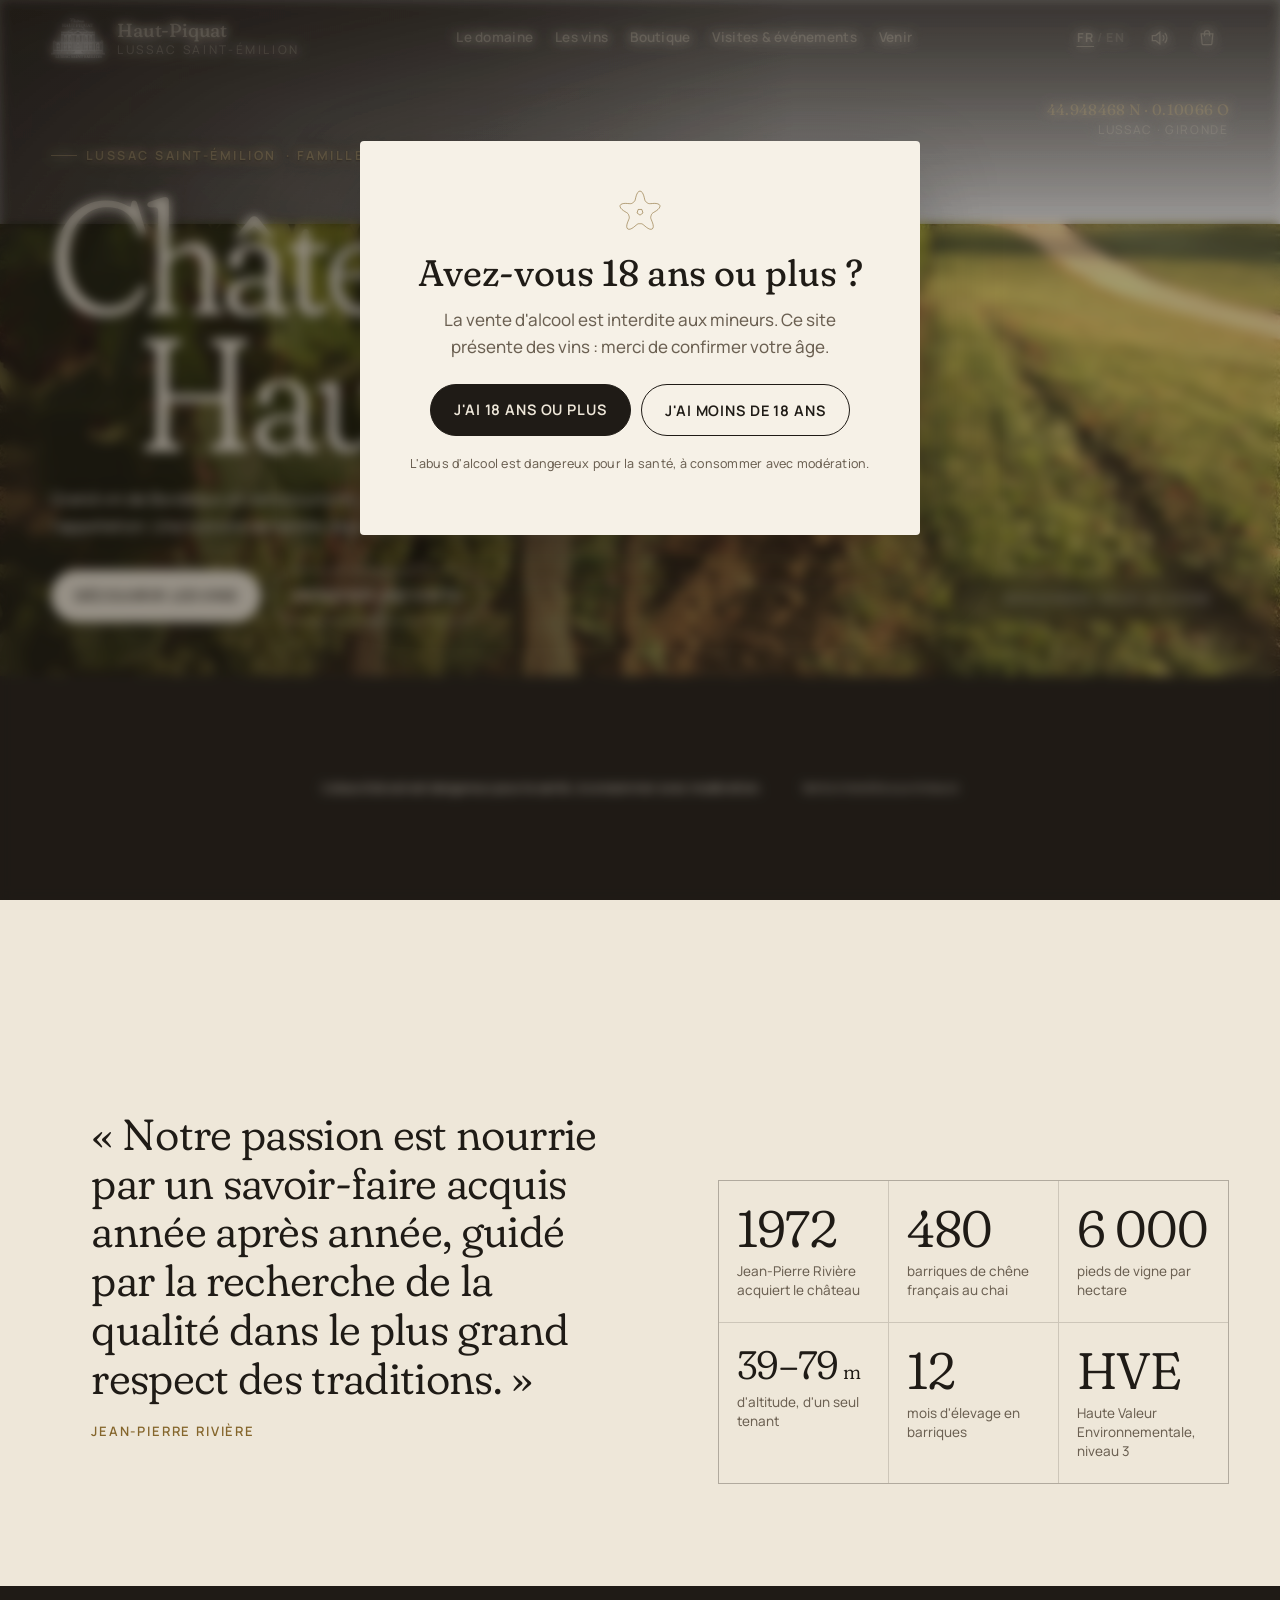
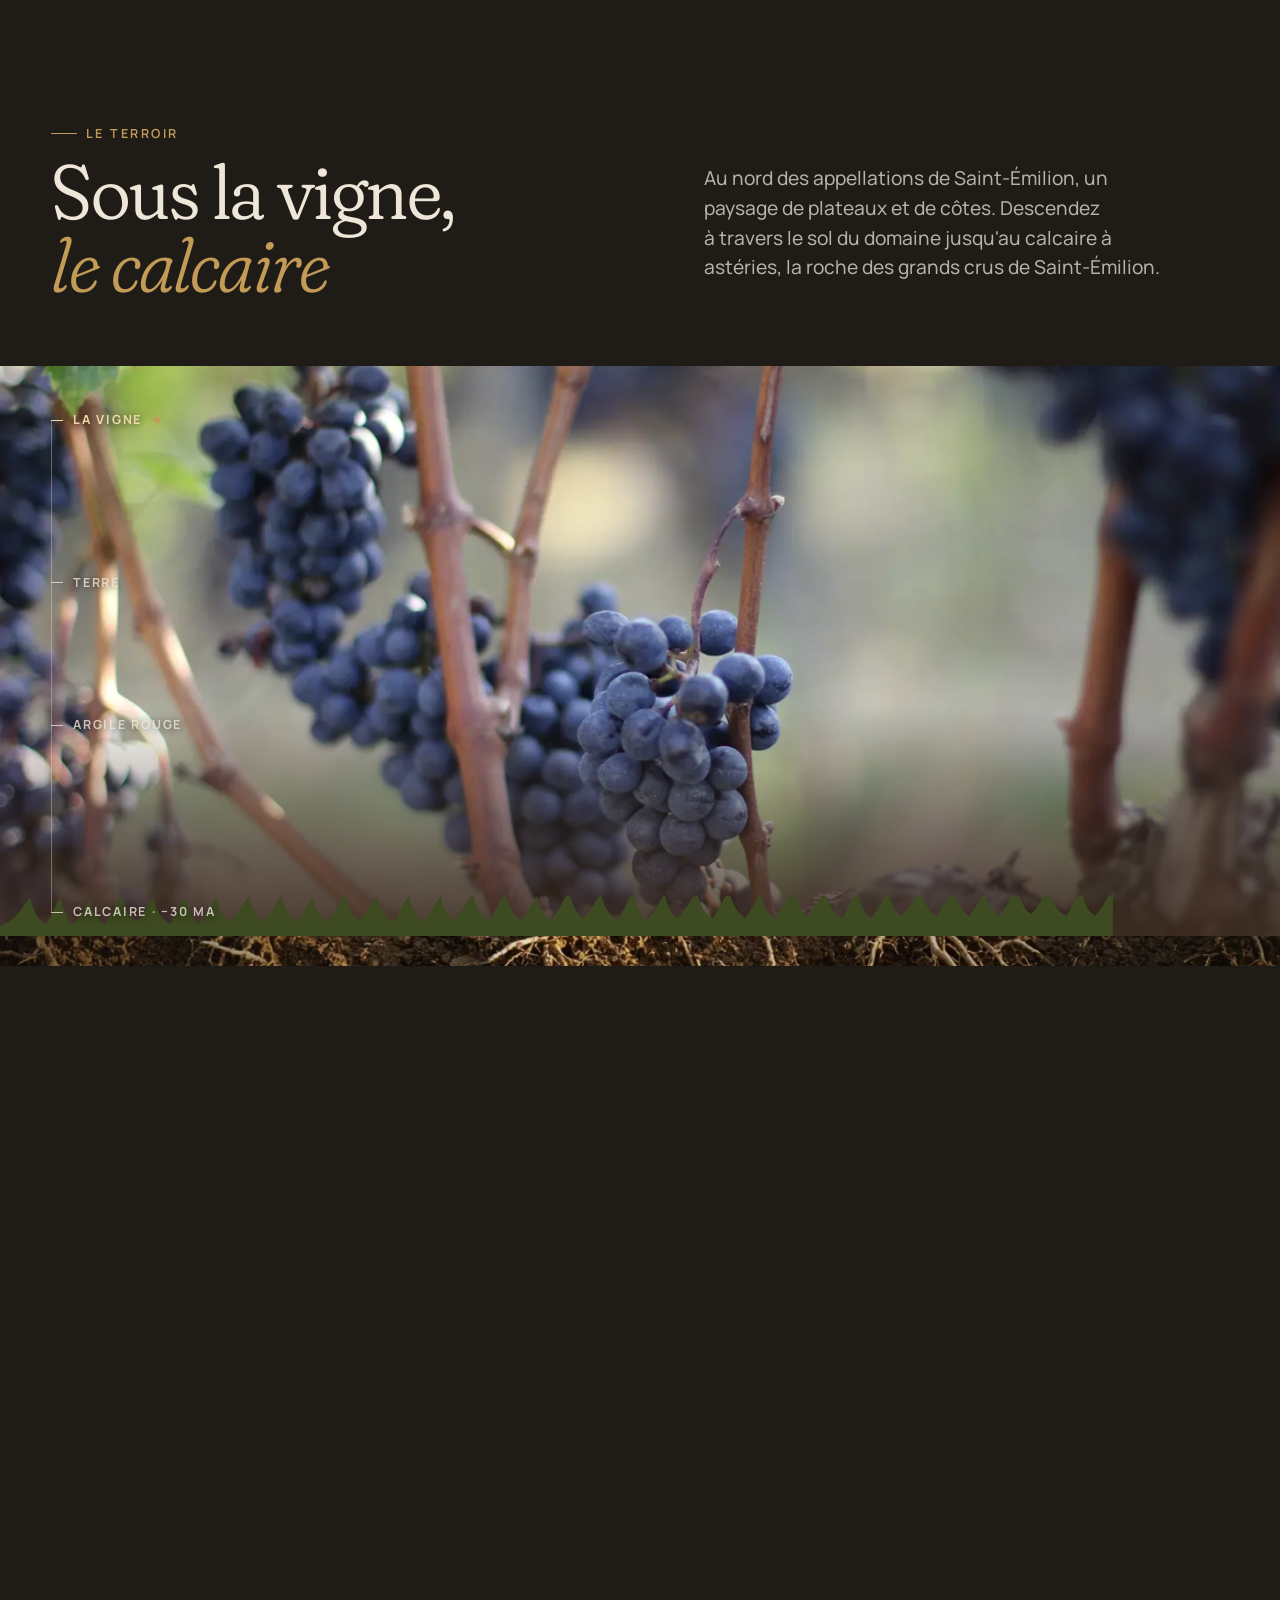
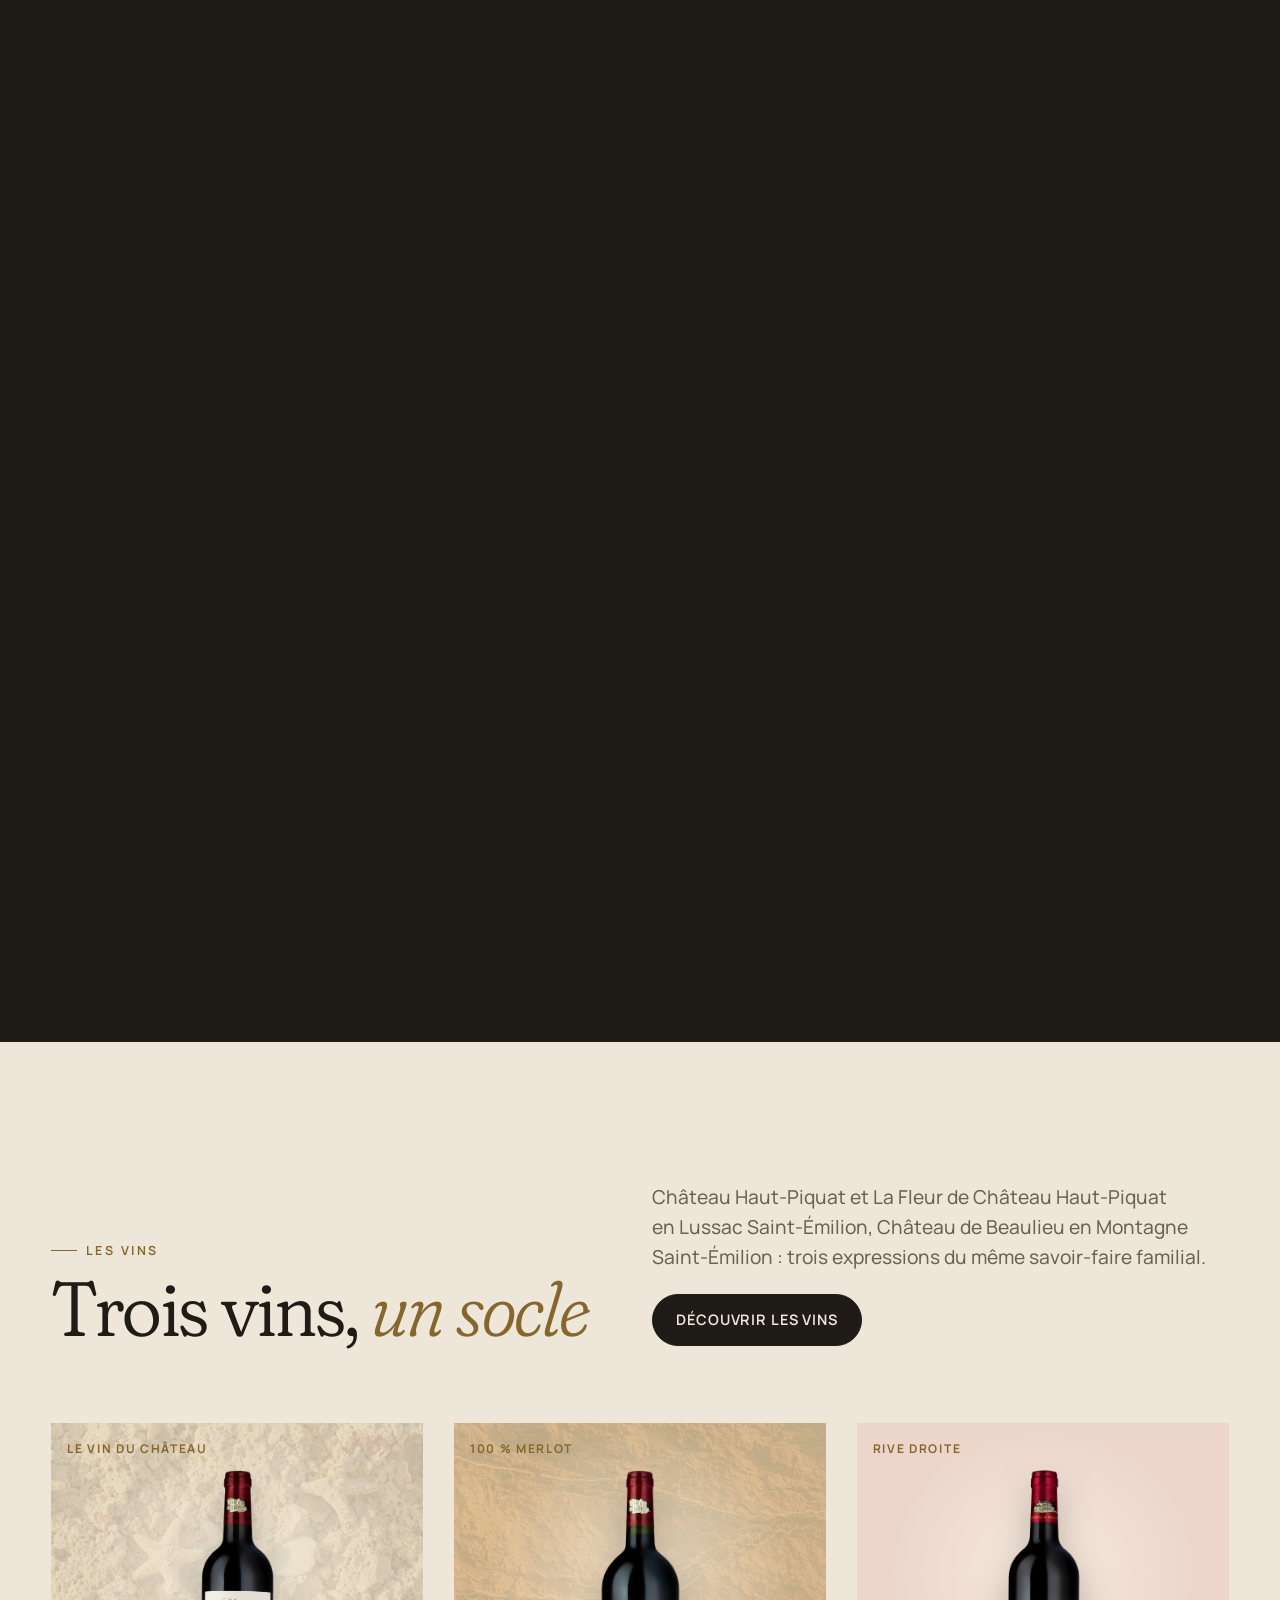
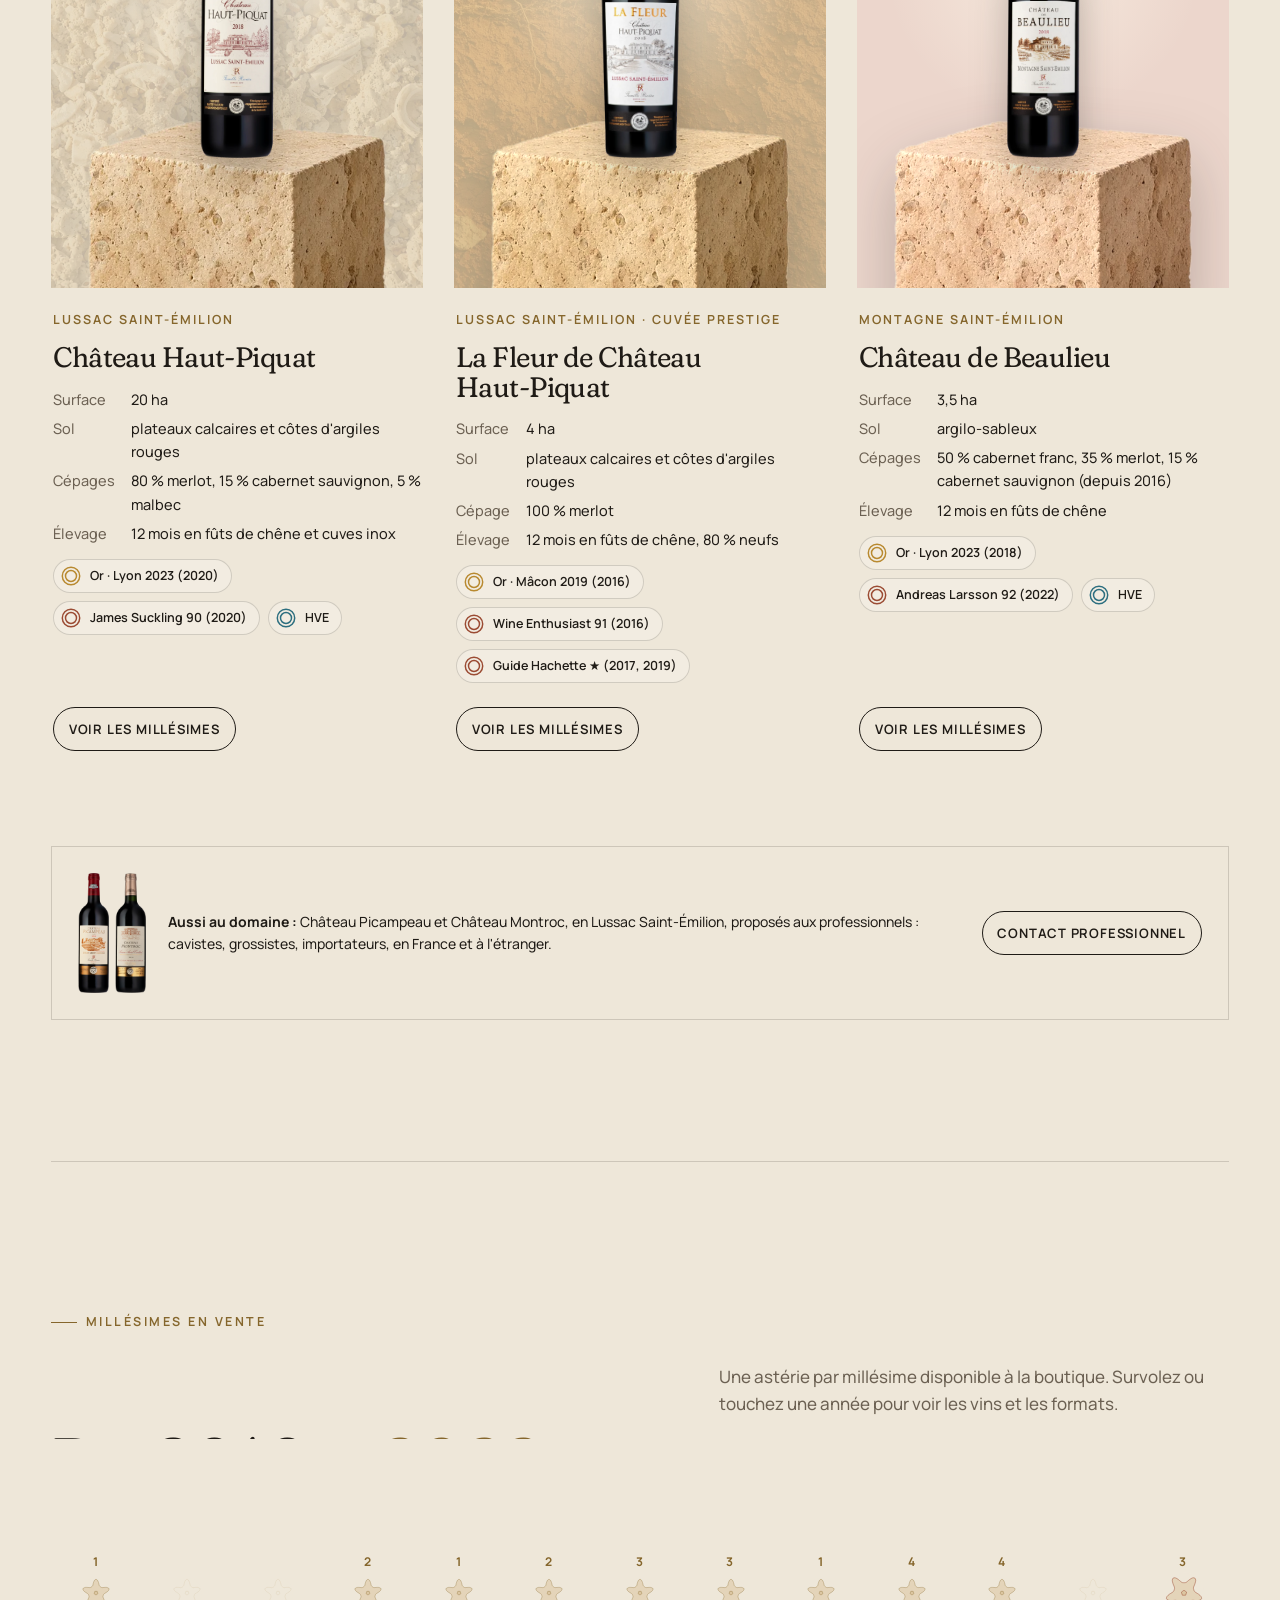
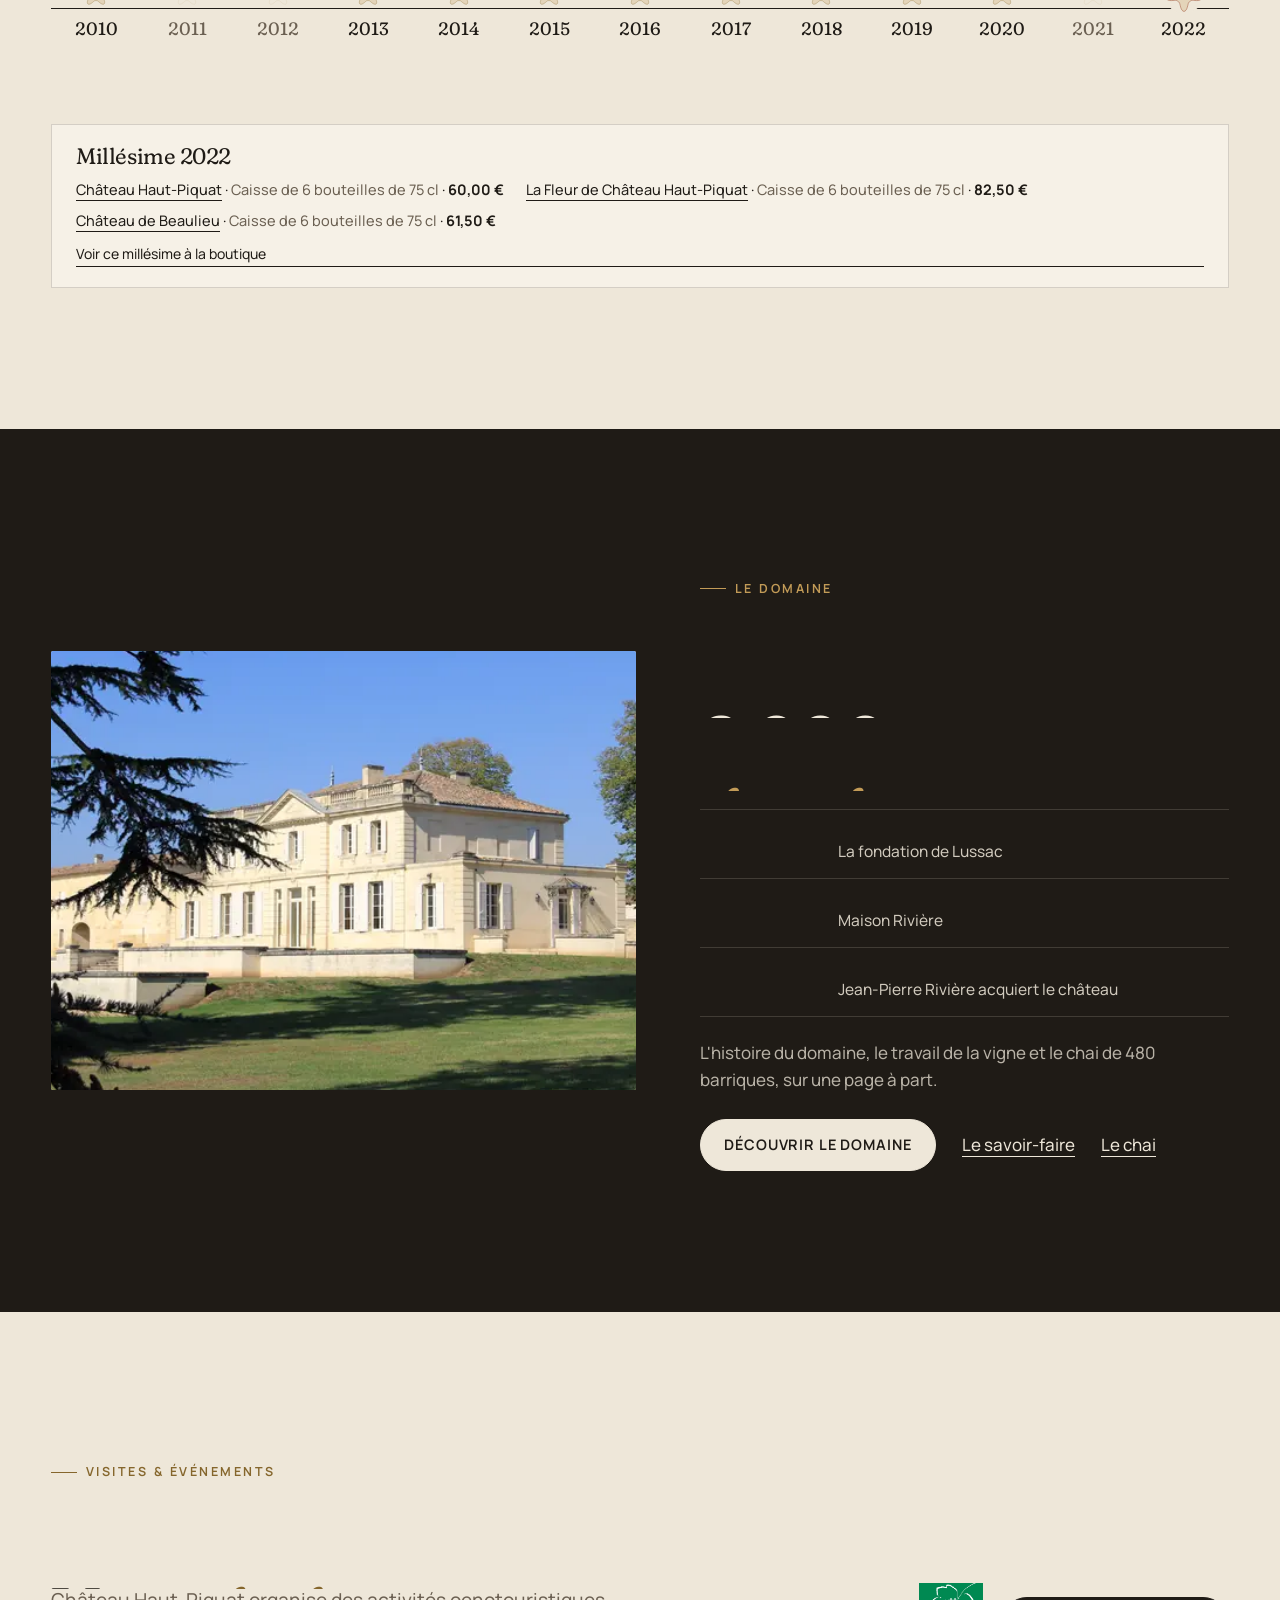
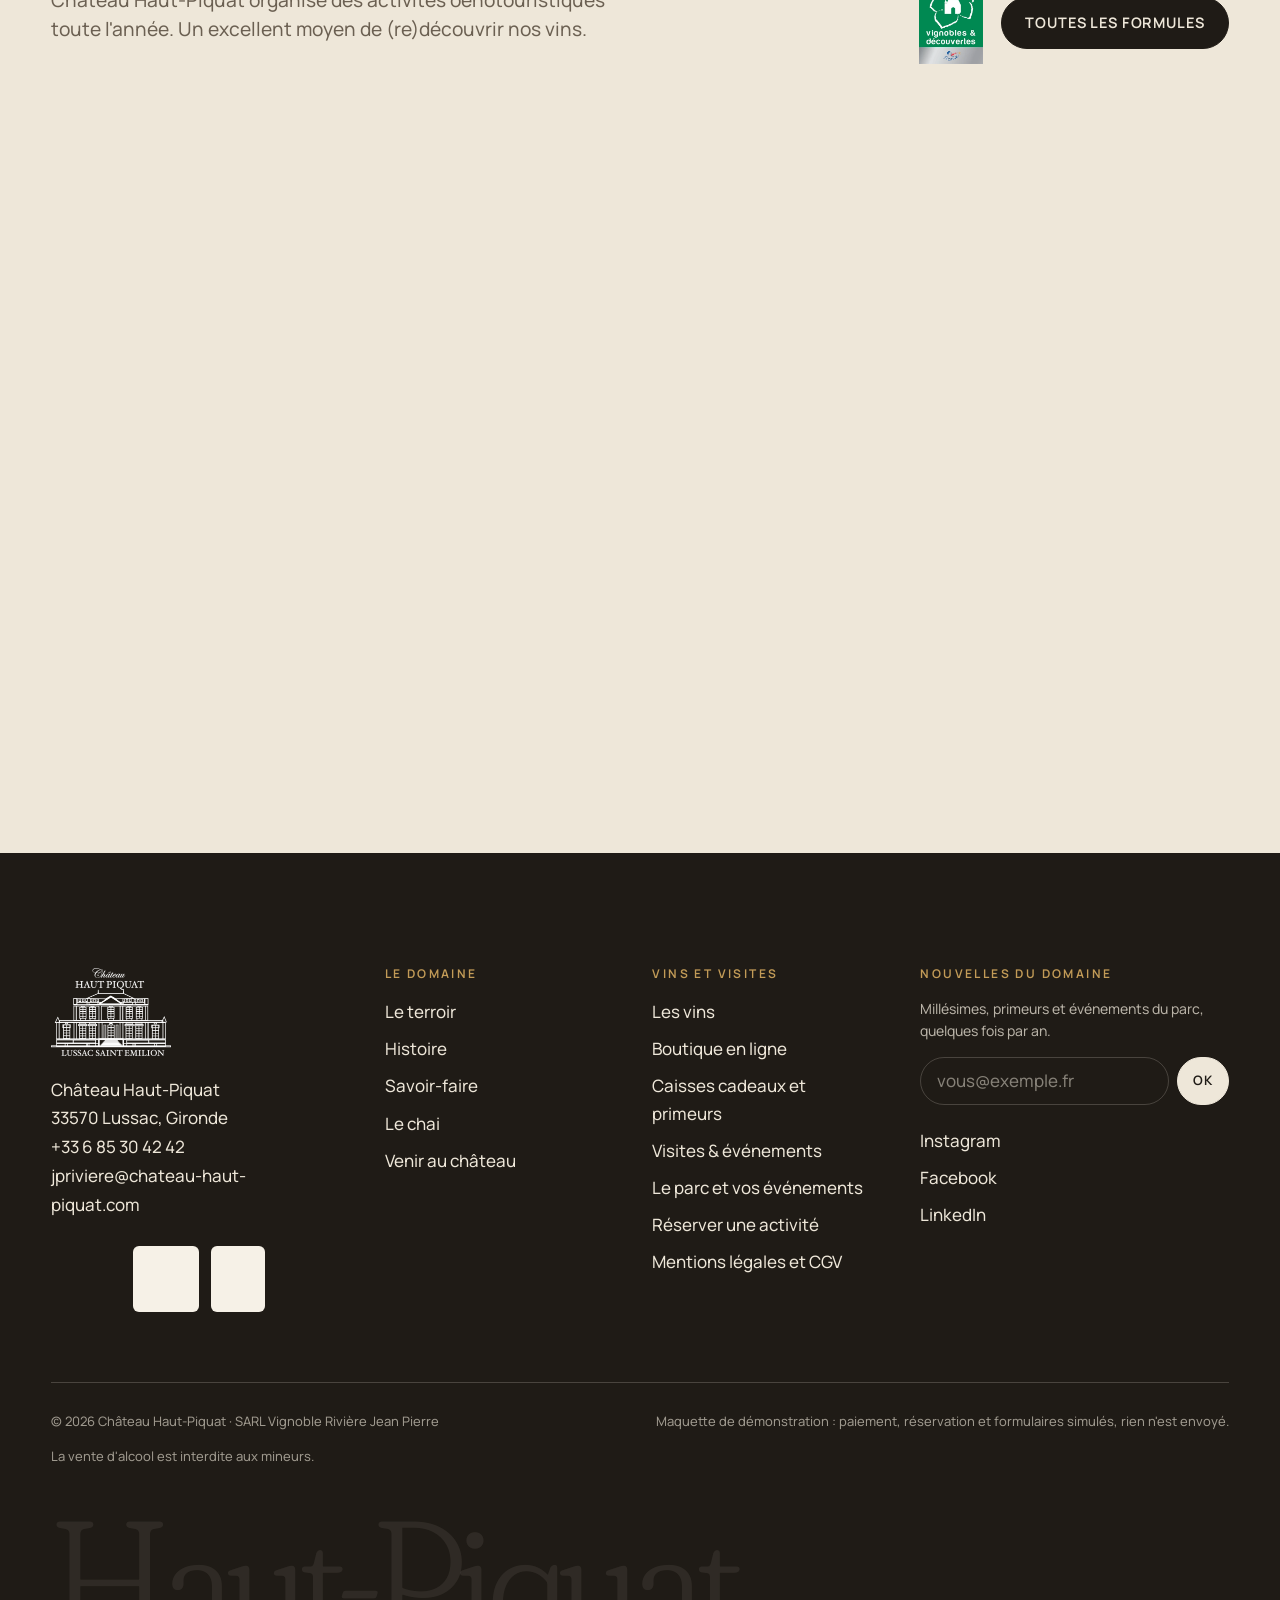
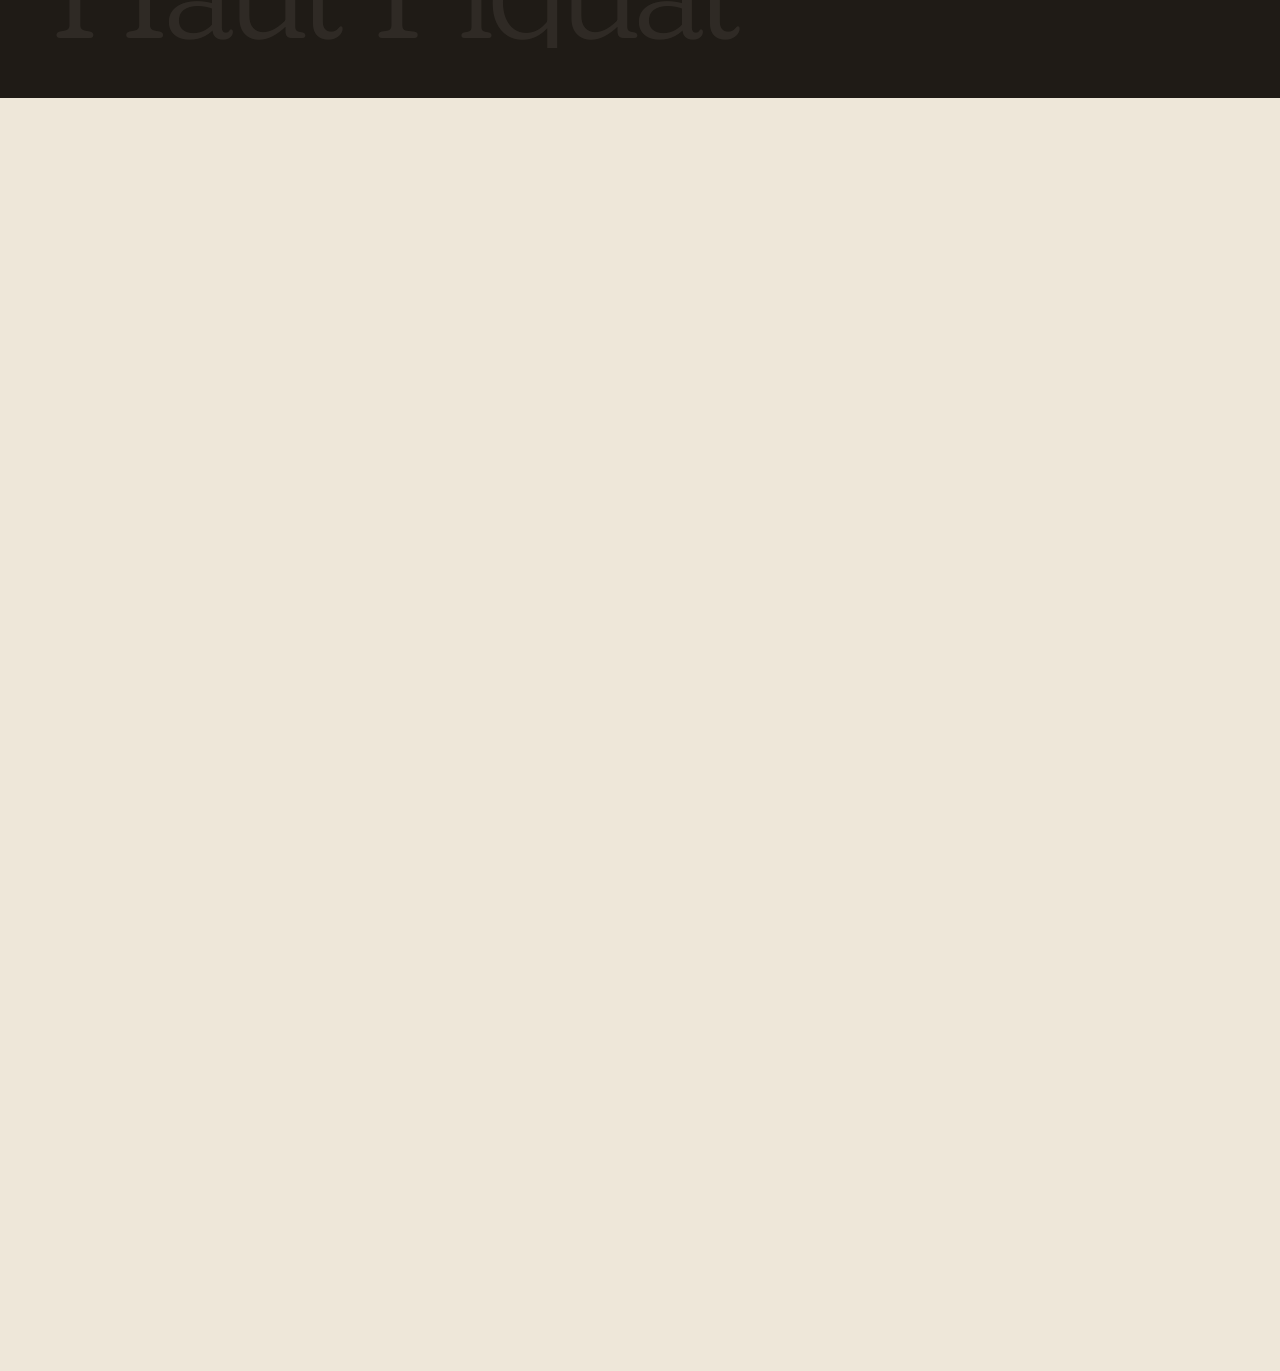
==== commit df57369a: "Maquette v13 versement moins rapide au scroll" ====
--- a/index.html
+++ b/index.html
@@ -25,8 +25,8 @@
 <link rel="preload" href="assets/fonts/fraunces-latin-full-normal.woff2" as="font" type="font/woff2" crossorigin>
 <link rel="preload" href="assets/fonts/manrope-latin-wght-normal.woff2" as="font" type="font/woff2" crossorigin>
 <link rel="preload" as="image" href="assets/img/photos/vigne-chateau-matin-1920.webp" imagesrcset="assets/img/photos/vigne-chateau-matin-640.webp 640w, assets/img/photos/vigne-chateau-matin-1024.webp 1024w, assets/img/photos/vigne-chateau-matin-1440.webp 1440w, assets/img/photos/vigne-chateau-matin-1920.webp 1920w, assets/img/photos/vigne-chateau-matin-2560.webp 2560w" imagesizes="100vw" fetchpriority="high">
-<link rel="stylesheet" href="assets/css/style.css?v=12">
-<link rel="modulepreload" href="assets/js/main.js?v=12">
+<link rel="stylesheet" href="assets/css/style.css?v=13">
+<link rel="modulepreload" href="assets/js/main.js?v=13">
 <script>(function(d){var h=d.documentElement;h.className=h.className.replace('no-js','js');try{var s=localStorage;var l=s.getItem('ahp-lang');if(l==='en'){h.lang='en';}if(matchMedia('(prefers-reduced-motion: reduce)').matches){h.classList.add('calm');}if(s.getItem('ahp-age')==='ok'){h.classList.add('age-ok');}if(sessionStorage.getItem('ahp-trans')==='1'){h.classList.add('trans-in');}}catch(e){}setTimeout(function(){if(!window.__ahpReady){h.classList.add('calm');h.classList.remove('trans-in');}},4500);})(document);</script>
 </head>
 <body data-page="index">
@@ -380,6 +380,6 @@
 <script src="assets/vendor/gsap/DrawSVGPlugin.min.js" defer></script>
 <script src="assets/vendor/gsap/CustomEase.min.js" defer></script>
 <script src="assets/vendor/gsap/Flip.min.js" defer></script>
-<script type="module" src="assets/js/main.js?v=12"></script>
+<script type="module" src="assets/js/main.js?v=13"></script>
 </body>
 </html>
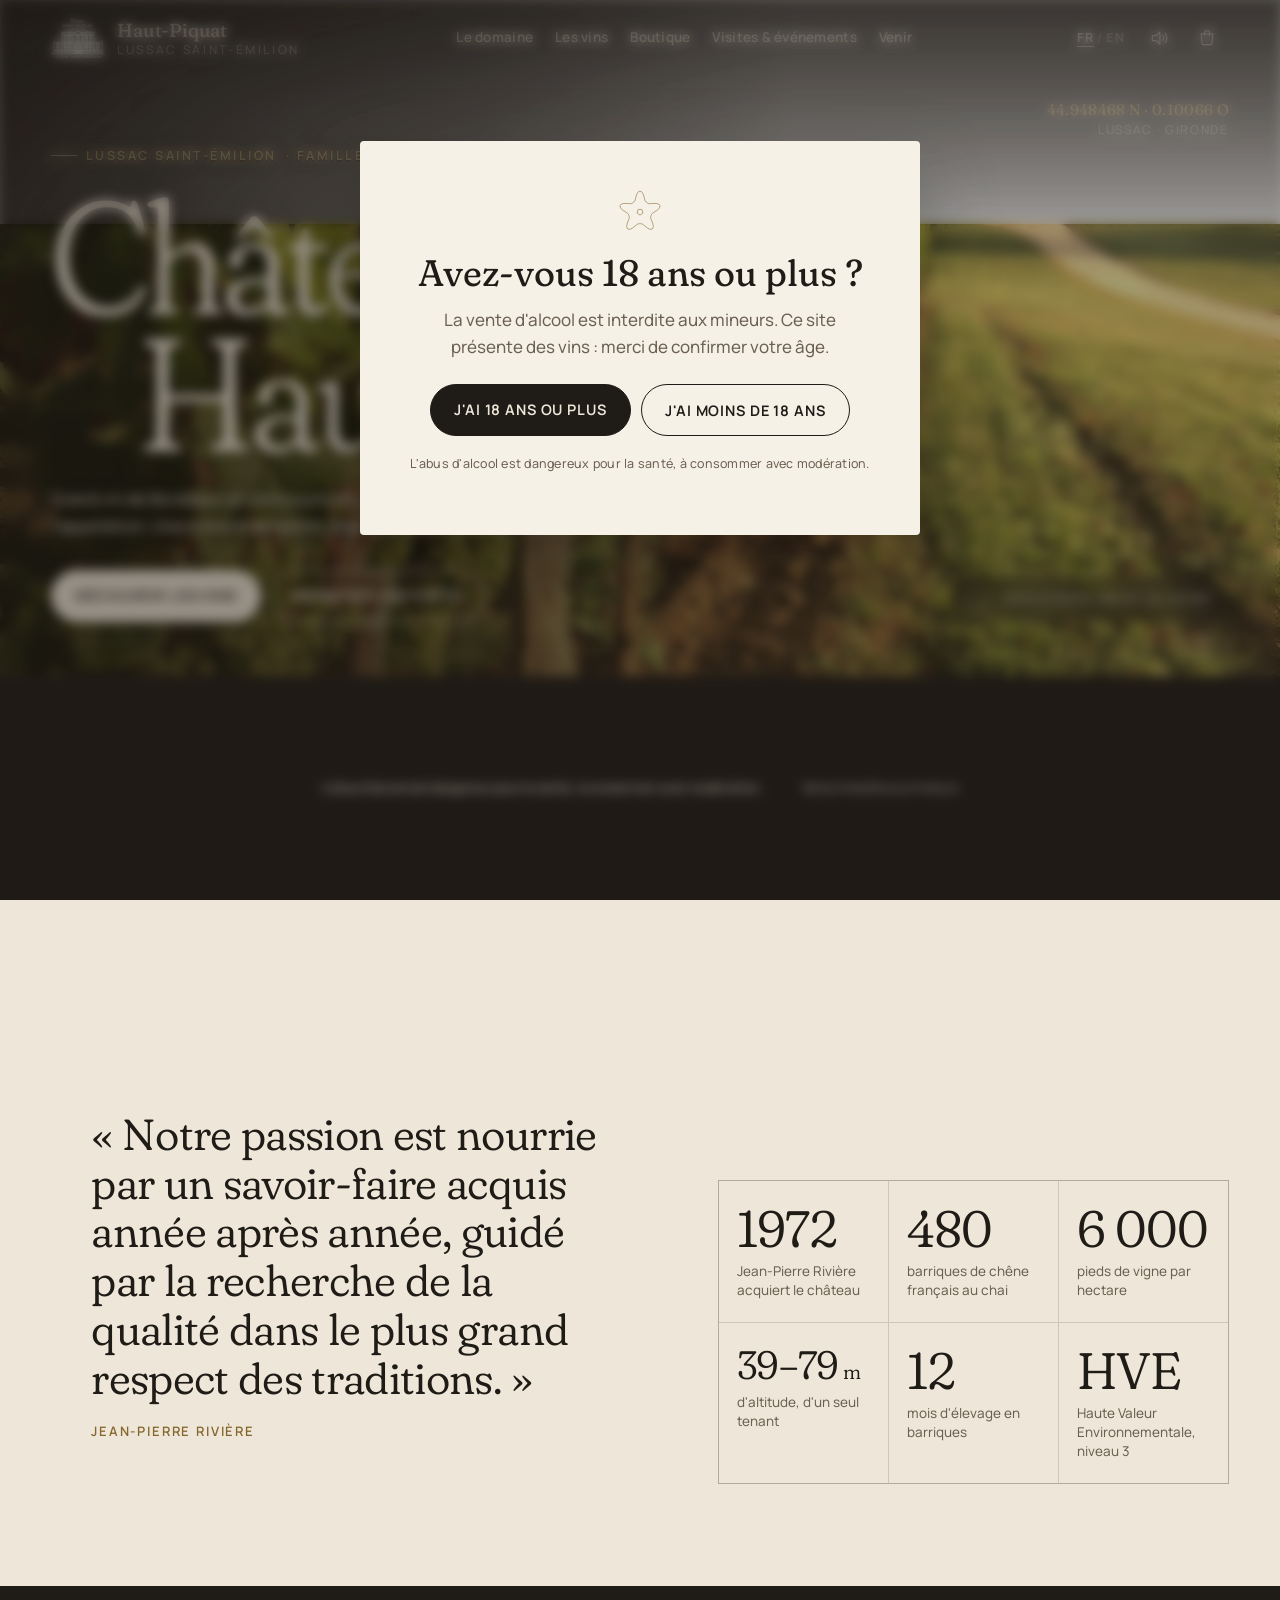
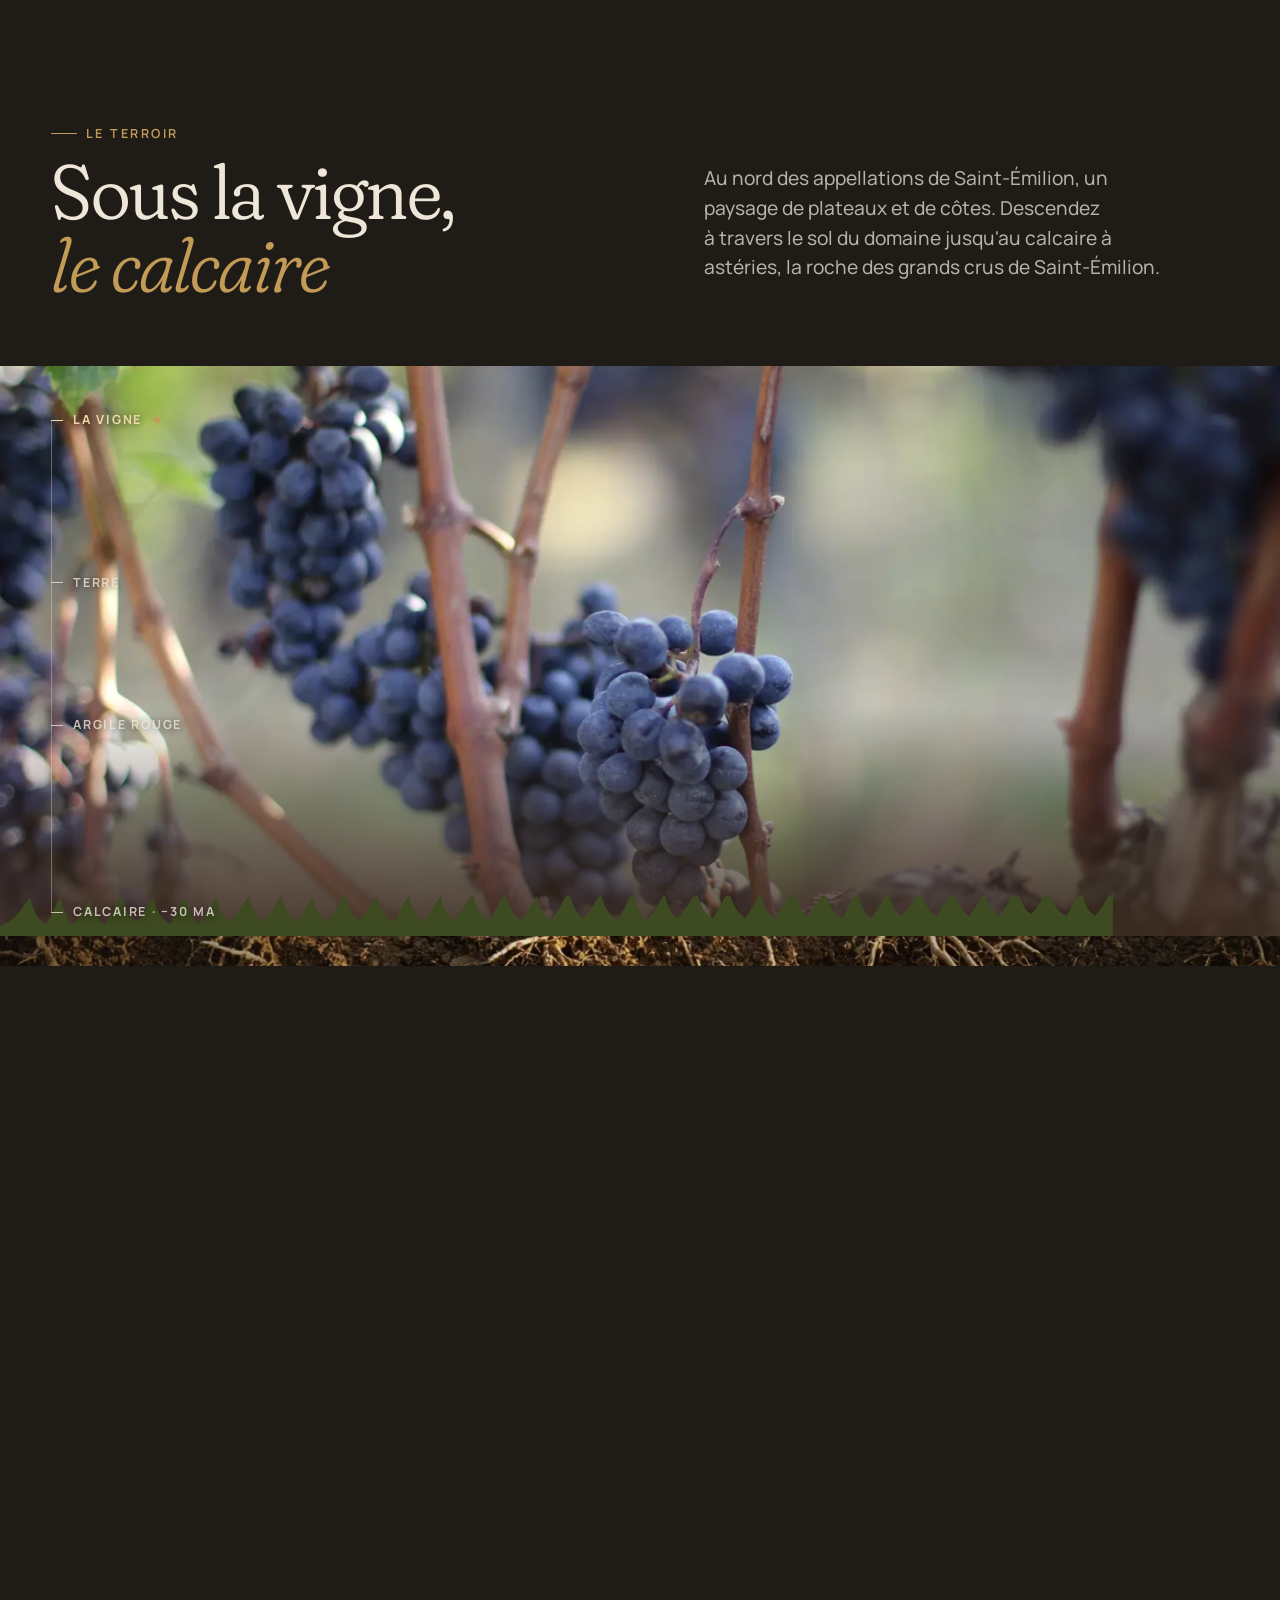
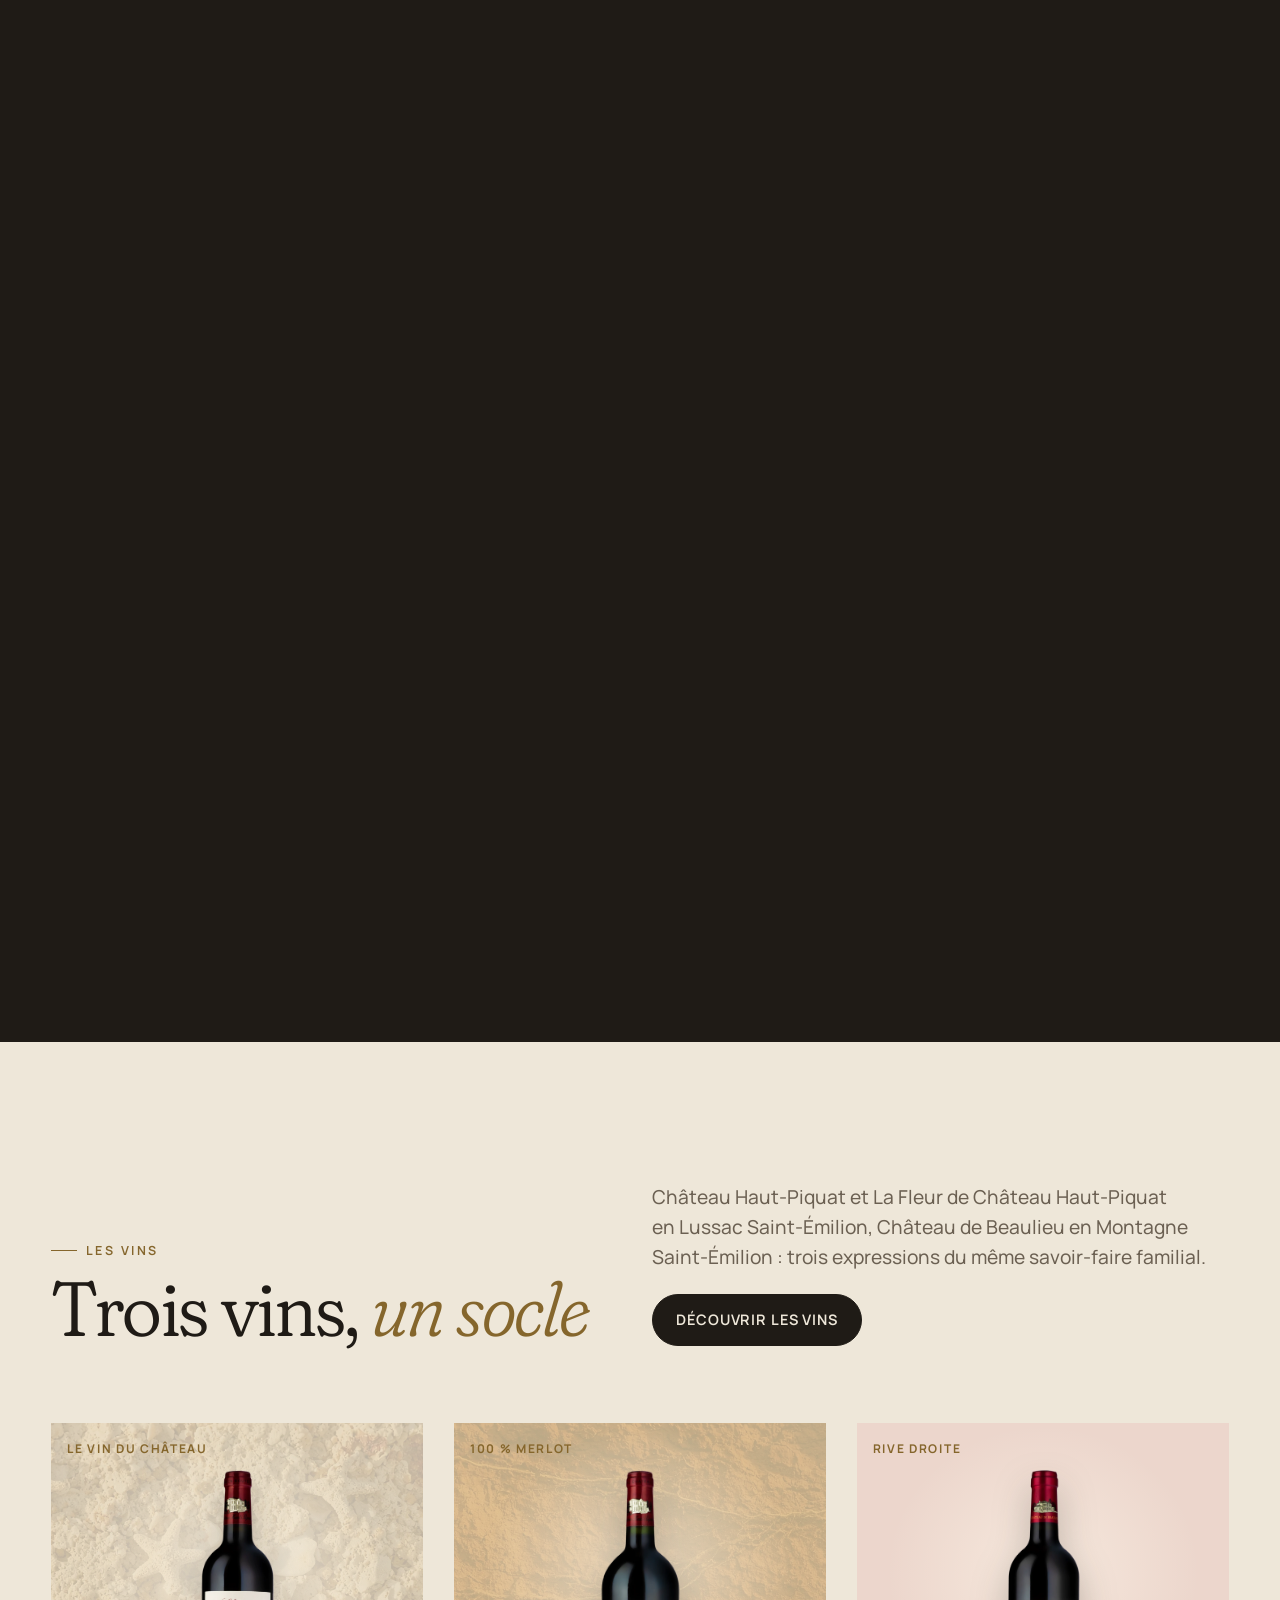
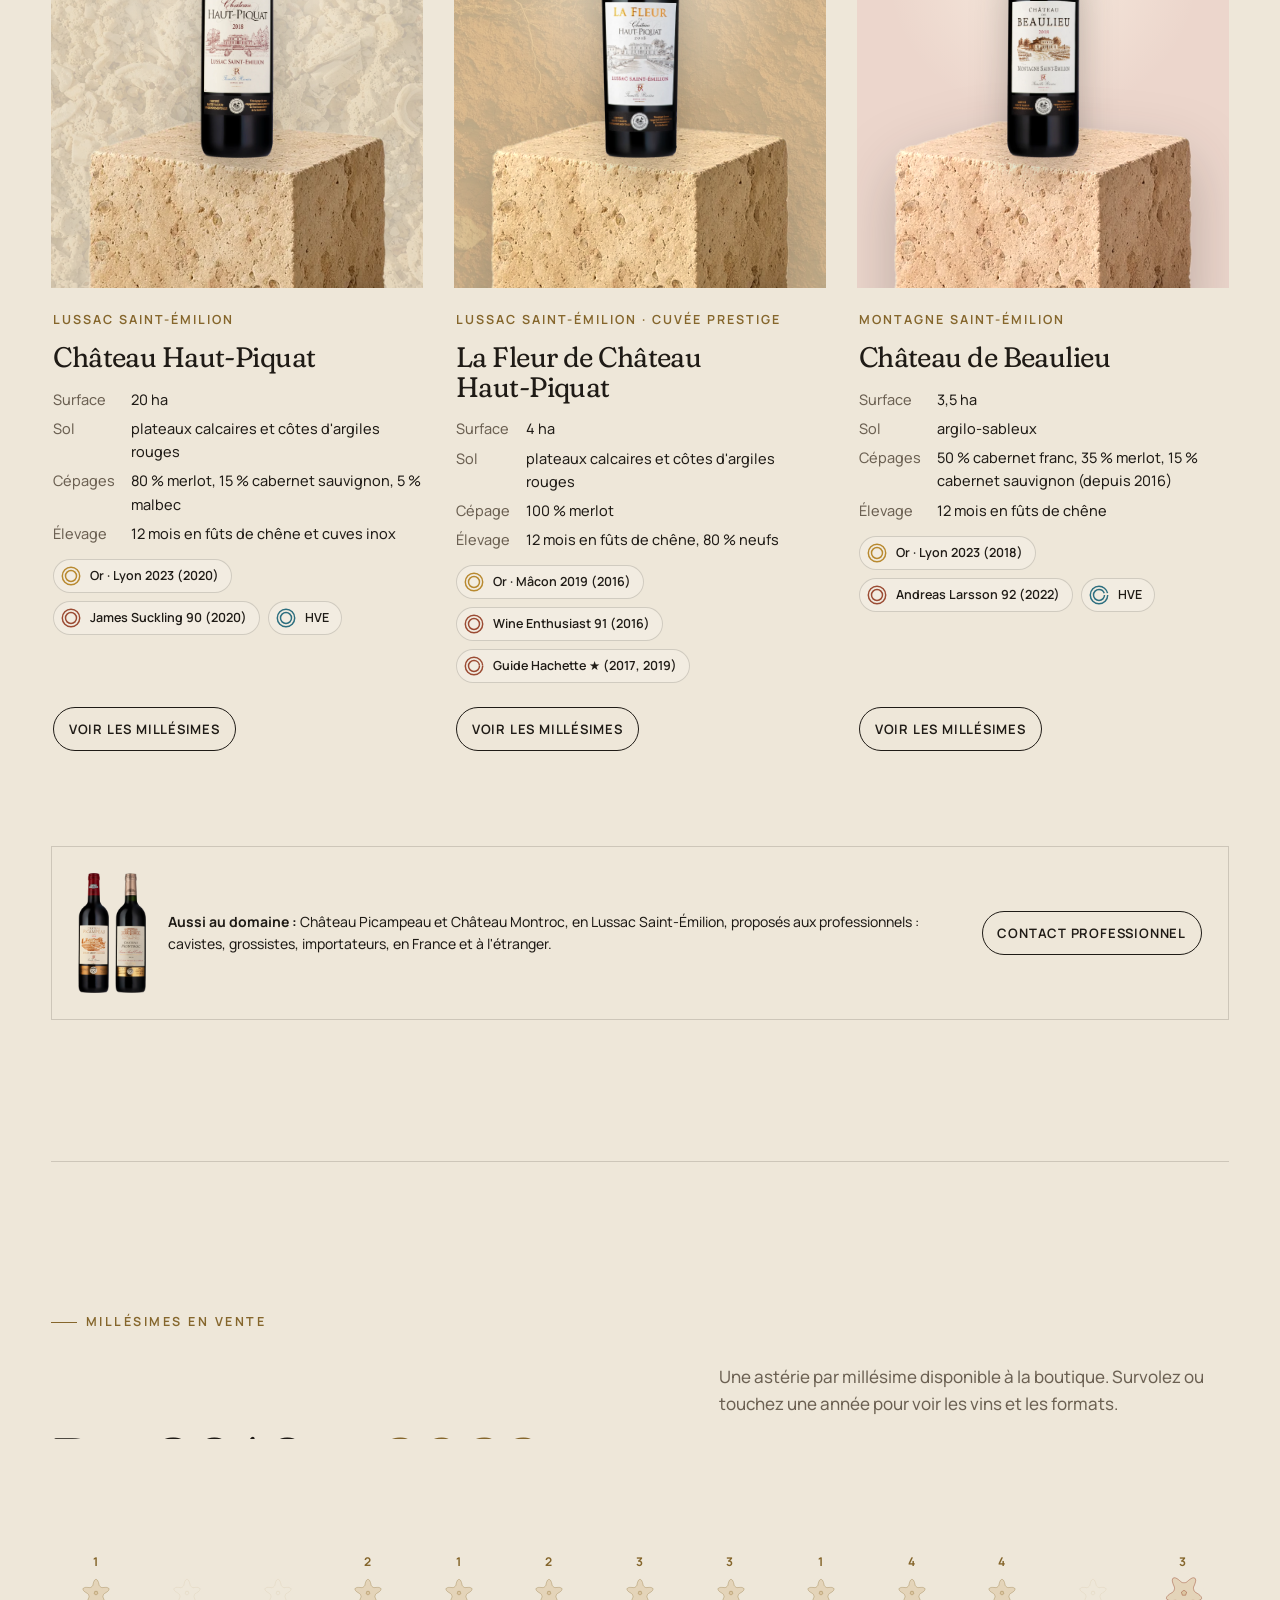
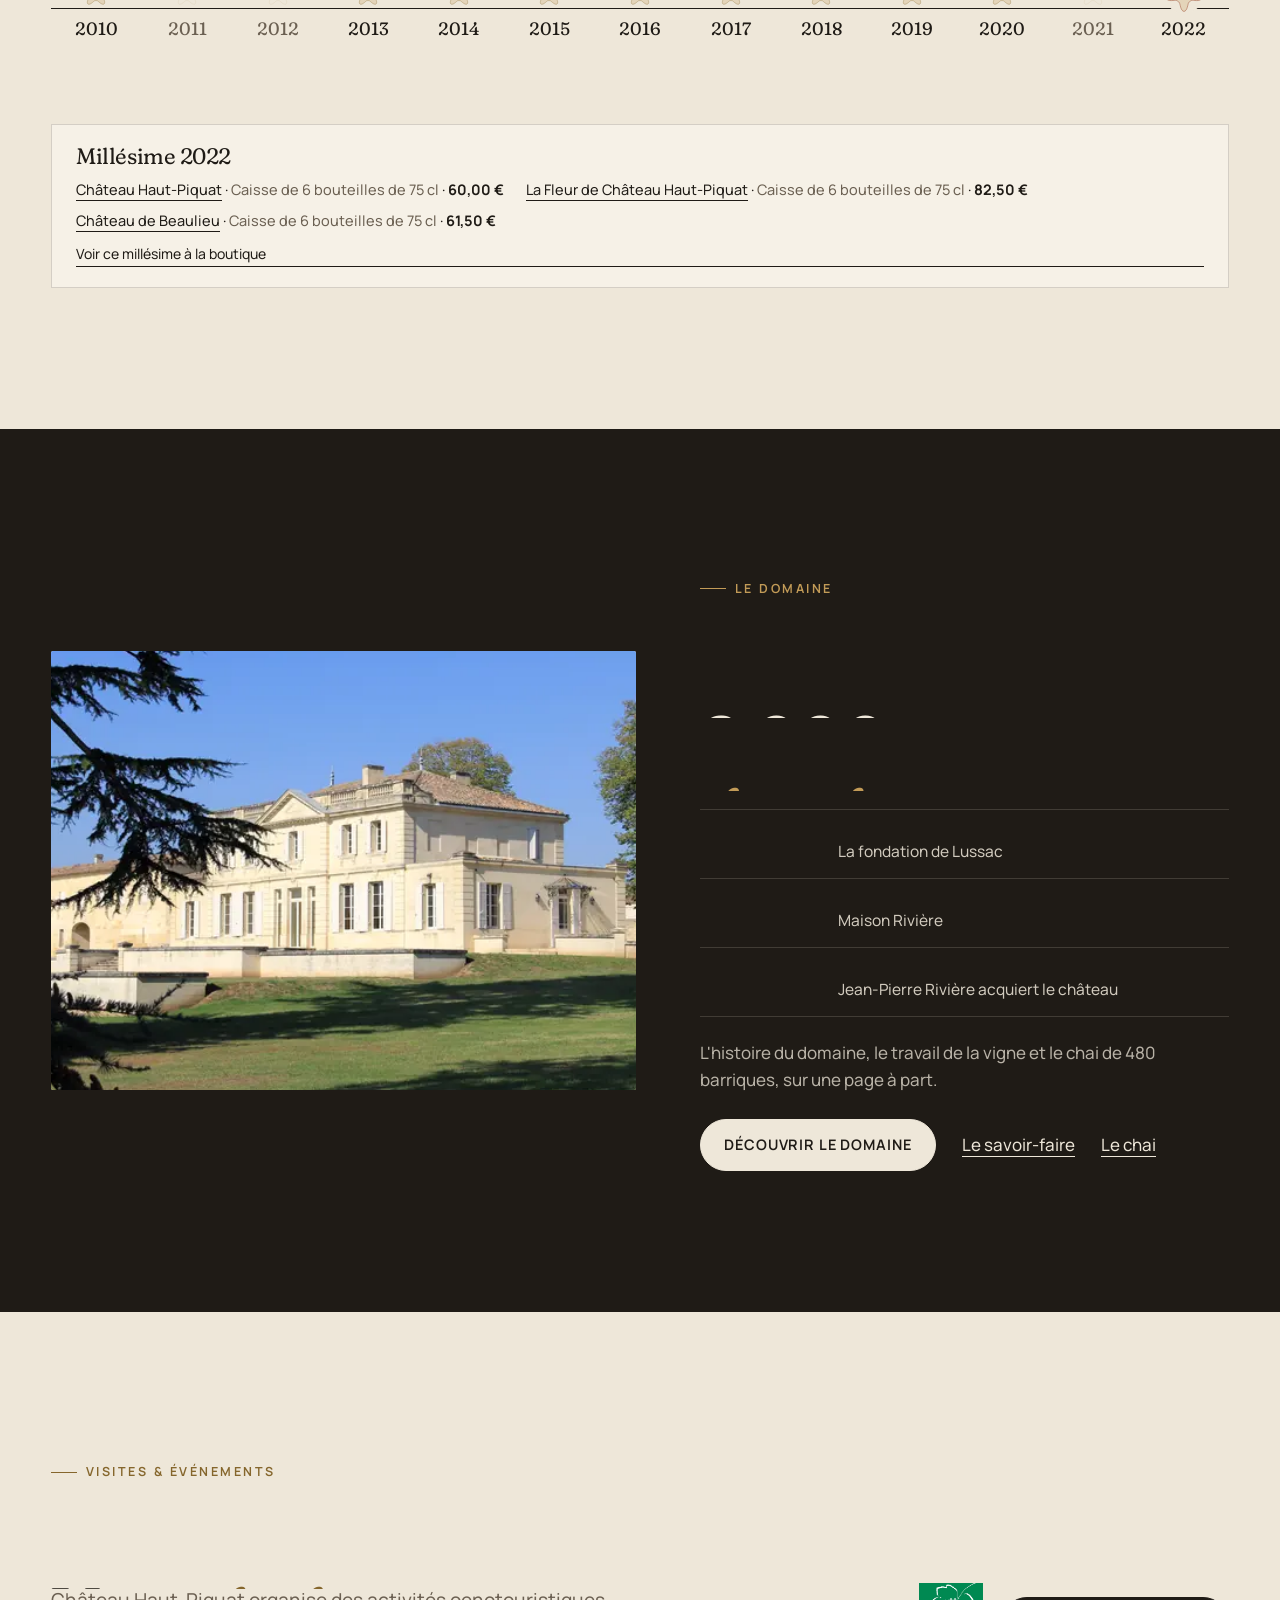
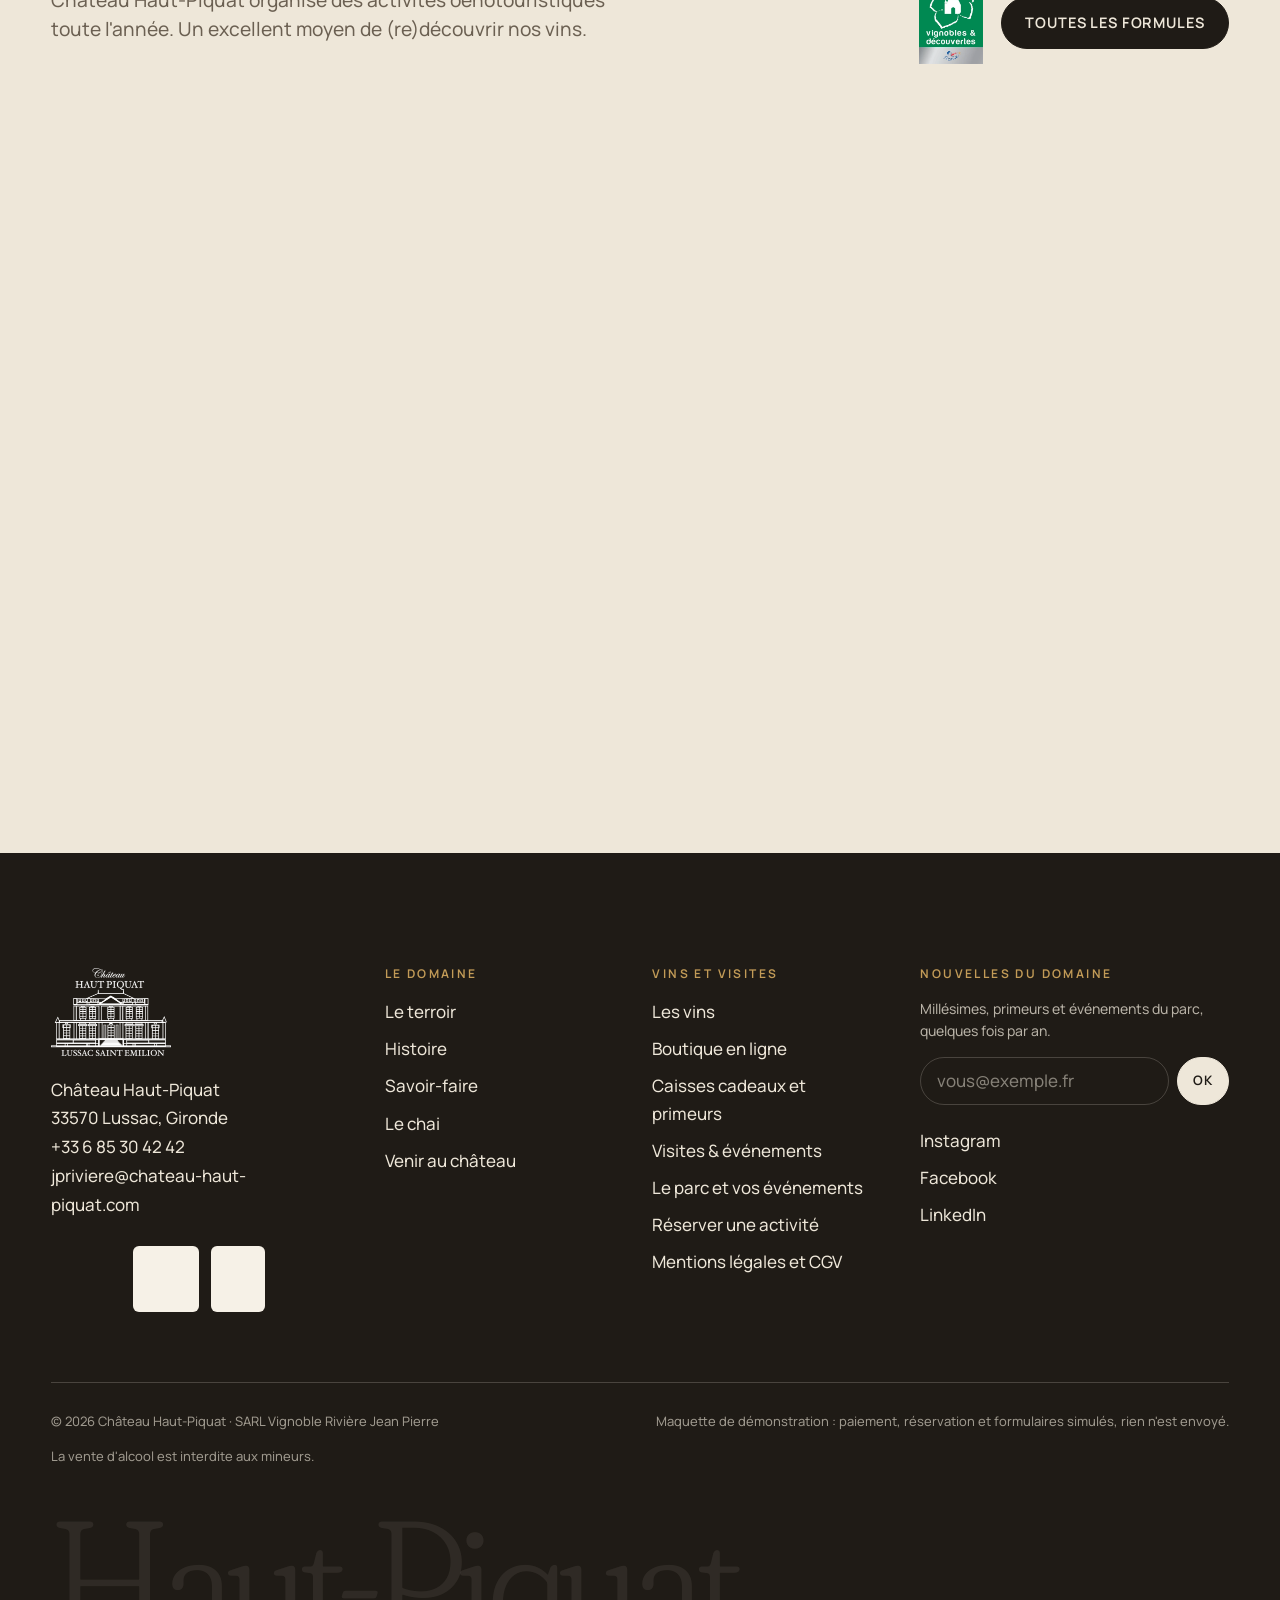
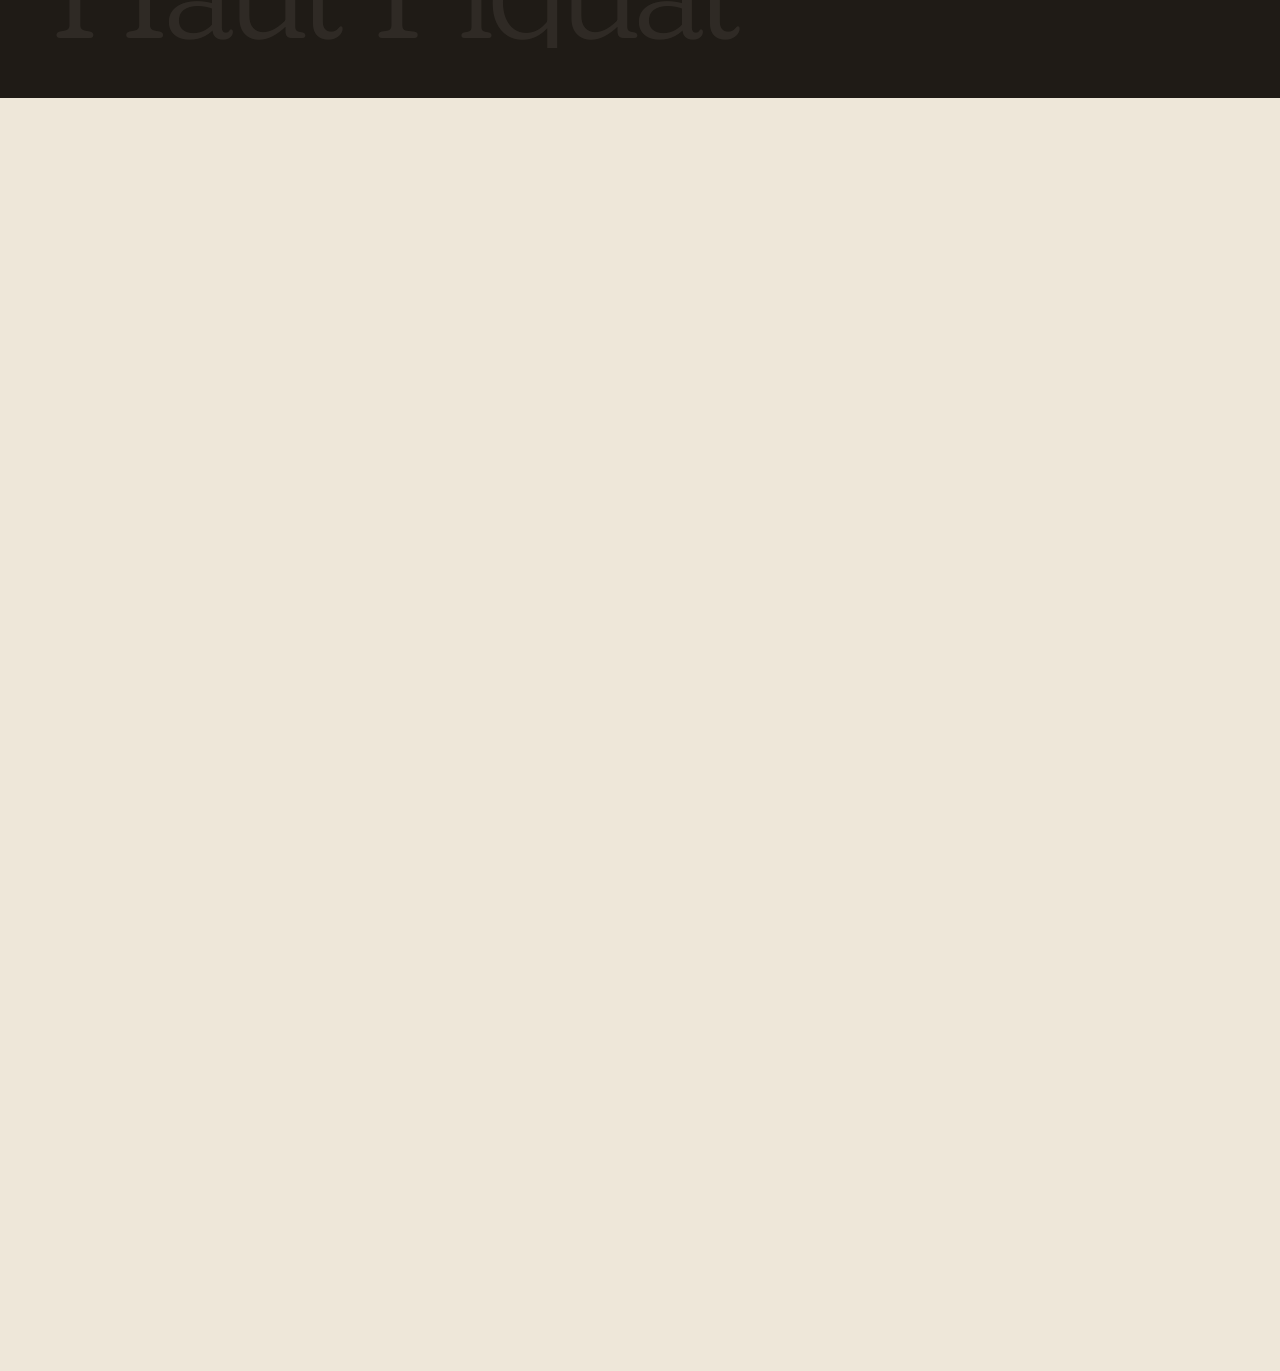
==== commit 022051dd: "Maquette v14 bouteilles posees sur le socle et jauge 5 pourcent" ====
--- a/index.html
+++ b/index.html
@@ -25,8 +25,8 @@
 <link rel="preload" href="assets/fonts/fraunces-latin-full-normal.woff2" as="font" type="font/woff2" crossorigin>
 <link rel="preload" href="assets/fonts/manrope-latin-wght-normal.woff2" as="font" type="font/woff2" crossorigin>
 <link rel="preload" as="image" href="assets/img/photos/vigne-chateau-matin-1920.webp" imagesrcset="assets/img/photos/vigne-chateau-matin-640.webp 640w, assets/img/photos/vigne-chateau-matin-1024.webp 1024w, assets/img/photos/vigne-chateau-matin-1440.webp 1440w, assets/img/photos/vigne-chateau-matin-1920.webp 1920w, assets/img/photos/vigne-chateau-matin-2560.webp 2560w" imagesizes="100vw" fetchpriority="high">
-<link rel="stylesheet" href="assets/css/style.css?v=13">
-<link rel="modulepreload" href="assets/js/main.js?v=13">
+<link rel="stylesheet" href="assets/css/style.css?v=14">
+<link rel="modulepreload" href="assets/js/main.js?v=14">
 <script>(function(d){var h=d.documentElement;h.className=h.className.replace('no-js','js');try{var s=localStorage;var l=s.getItem('ahp-lang');if(l==='en'){h.lang='en';}if(matchMedia('(prefers-reduced-motion: reduce)').matches){h.classList.add('calm');}if(s.getItem('ahp-age')==='ok'){h.classList.add('age-ok');}if(sessionStorage.getItem('ahp-trans')==='1'){h.classList.add('trans-in');}}catch(e){}setTimeout(function(){if(!window.__ahpReady){h.classList.add('calm');h.classList.remove('trans-in');}},4500);})(document);</script>
 </head>
 <body data-page="index">
@@ -380,6 +380,6 @@
 <script src="assets/vendor/gsap/DrawSVGPlugin.min.js" defer></script>
 <script src="assets/vendor/gsap/CustomEase.min.js" defer></script>
 <script src="assets/vendor/gsap/Flip.min.js" defer></script>
-<script type="module" src="assets/js/main.js?v=13"></script>
+<script type="module" src="assets/js/main.js?v=14"></script>
 </body>
 </html>
--- a/assets/css/style.css
+++ b/assets/css/style.css
@@ -1352,3 +1352,22 @@
 /* ============ v12 · versement piloté par le temps et le défilement ============ */
 .asm-seg { cursor: default; }
 html.calm .asm-liquid { will-change: auto; }
+
+/* ============ v14 · le pourcentage s'affiche aussi dans les petites parts de la jauge ============ */
+.blend span { container-type: inline-size; }
+.blend span.is-sm { justify-content: center; padding-inline: 0; }
+.blend span.is-sm i { font-size: 11.5px; letter-spacing: -.01em; }
+@container (max-width: 21px) { .blend span i { display: none; } }
+
+/* ============ v14 · les bouteilles se posent sur un socle qui reste en place ============ */
+.cave__shadow { position: absolute; left: 50%; bottom: 38%; width: 30%; height: 4.4%; border-radius: 50%; background: radial-gradient(closest-side, rgba(31, 27, 22, .55), rgba(31, 27, 22, .2) 60%, transparent); pointer-events: none; }
+.cave__dust { position: absolute; z-index: 2; left: 50%; bottom: 40%; width: 0; height: 0; pointer-events: none; }
+.cave__dust i { position: absolute; left: -13px; top: -13px; width: 26px; height: 26px; border-radius: 50%; opacity: 0; background: radial-gradient(closest-side, rgba(255, 251, 242, .9), rgba(240, 228, 204, .45) 45%, transparent); }
+.cave__dust i:nth-child(3n) { background: radial-gradient(closest-side, rgba(150, 124, 84, .75), rgba(150, 124, 84, .3) 50%, transparent); }
+.cave__nav button { background: none; border: 0; padding: 6px 0; margin: -6px 0; font: inherit; letter-spacing: inherit; text-transform: inherit; color: inherit; cursor: pointer; }
+.cave__nav li:not(.is-on):hover { color: rgba(31, 27, 22, .7); }
+html.calm .cave__shadow, html.calm .cave__dust { display: none; }
+.cave__stage .socle { z-index: 1; }
+.cave__stage .cave__shadow { z-index: 2; }
+.cave__stage .cave__bottle { z-index: 3; }
+.cave__stage .cave__dust { z-index: 4; }
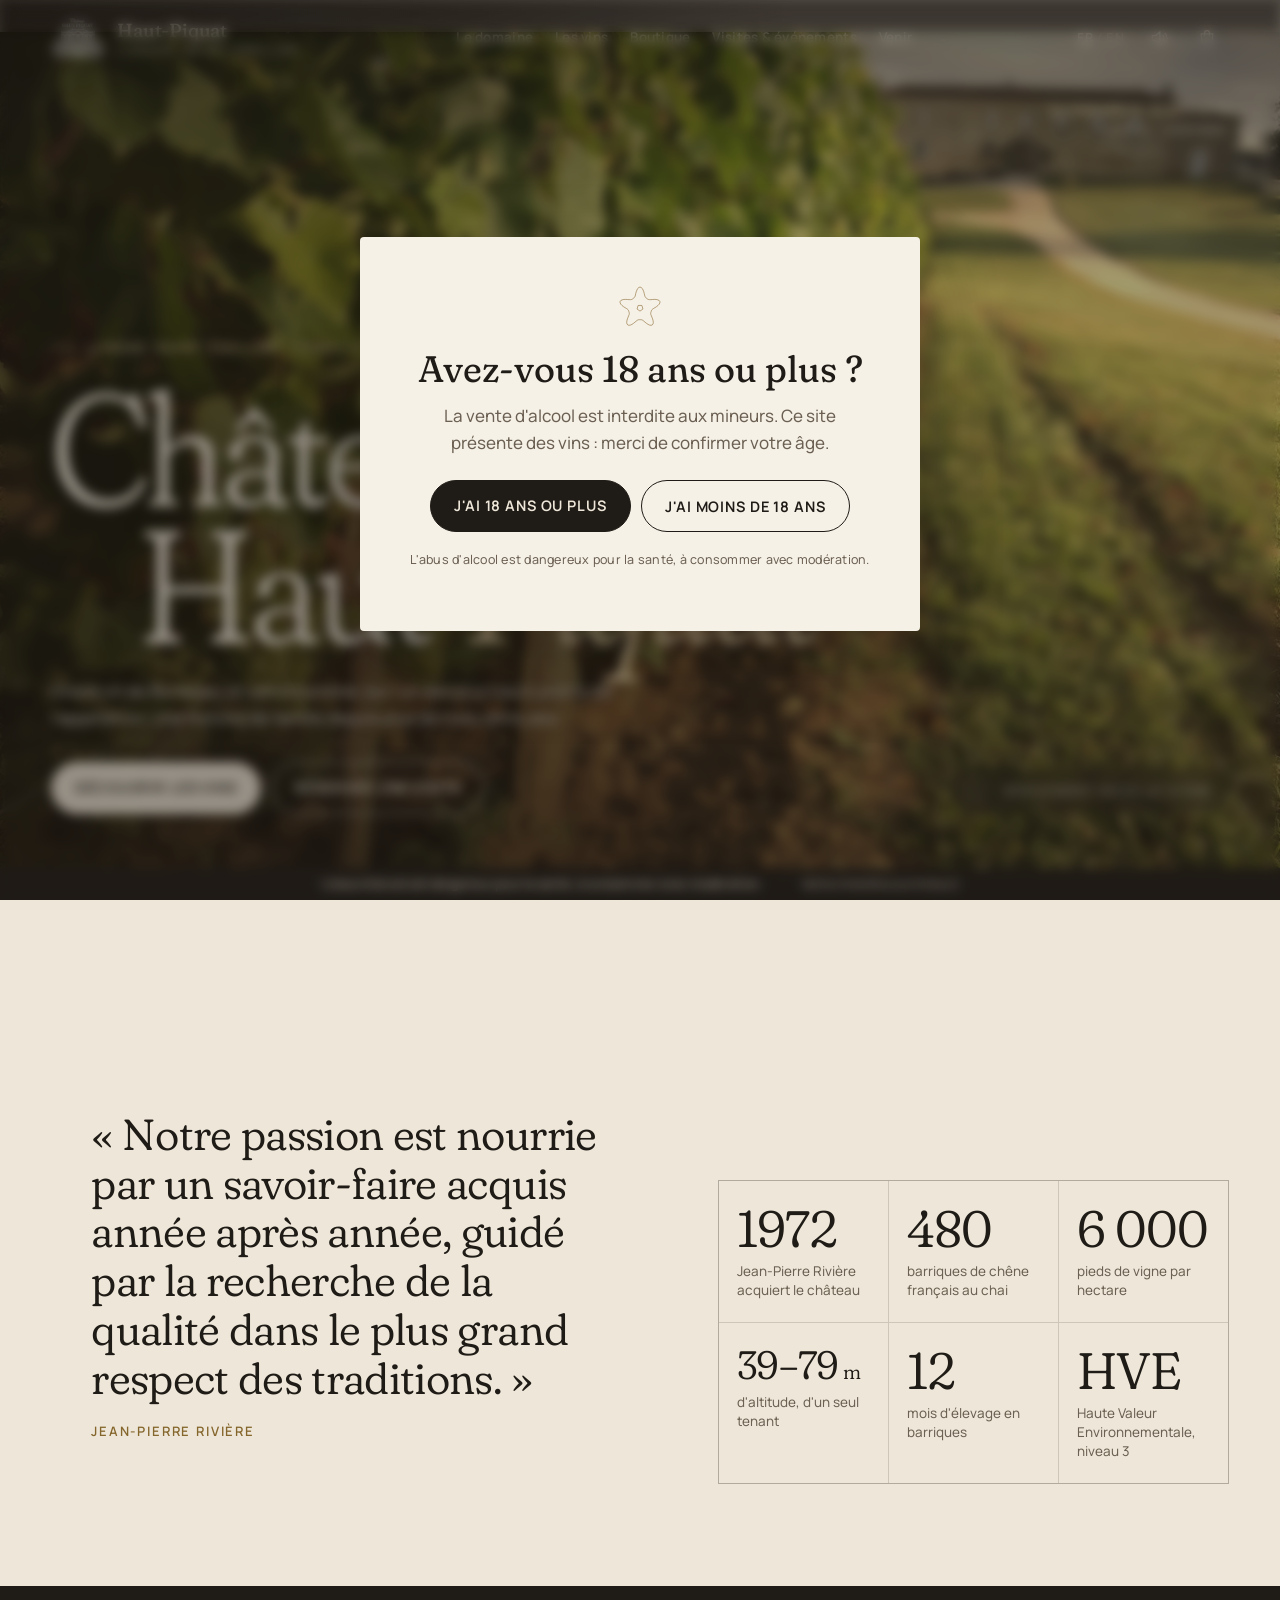
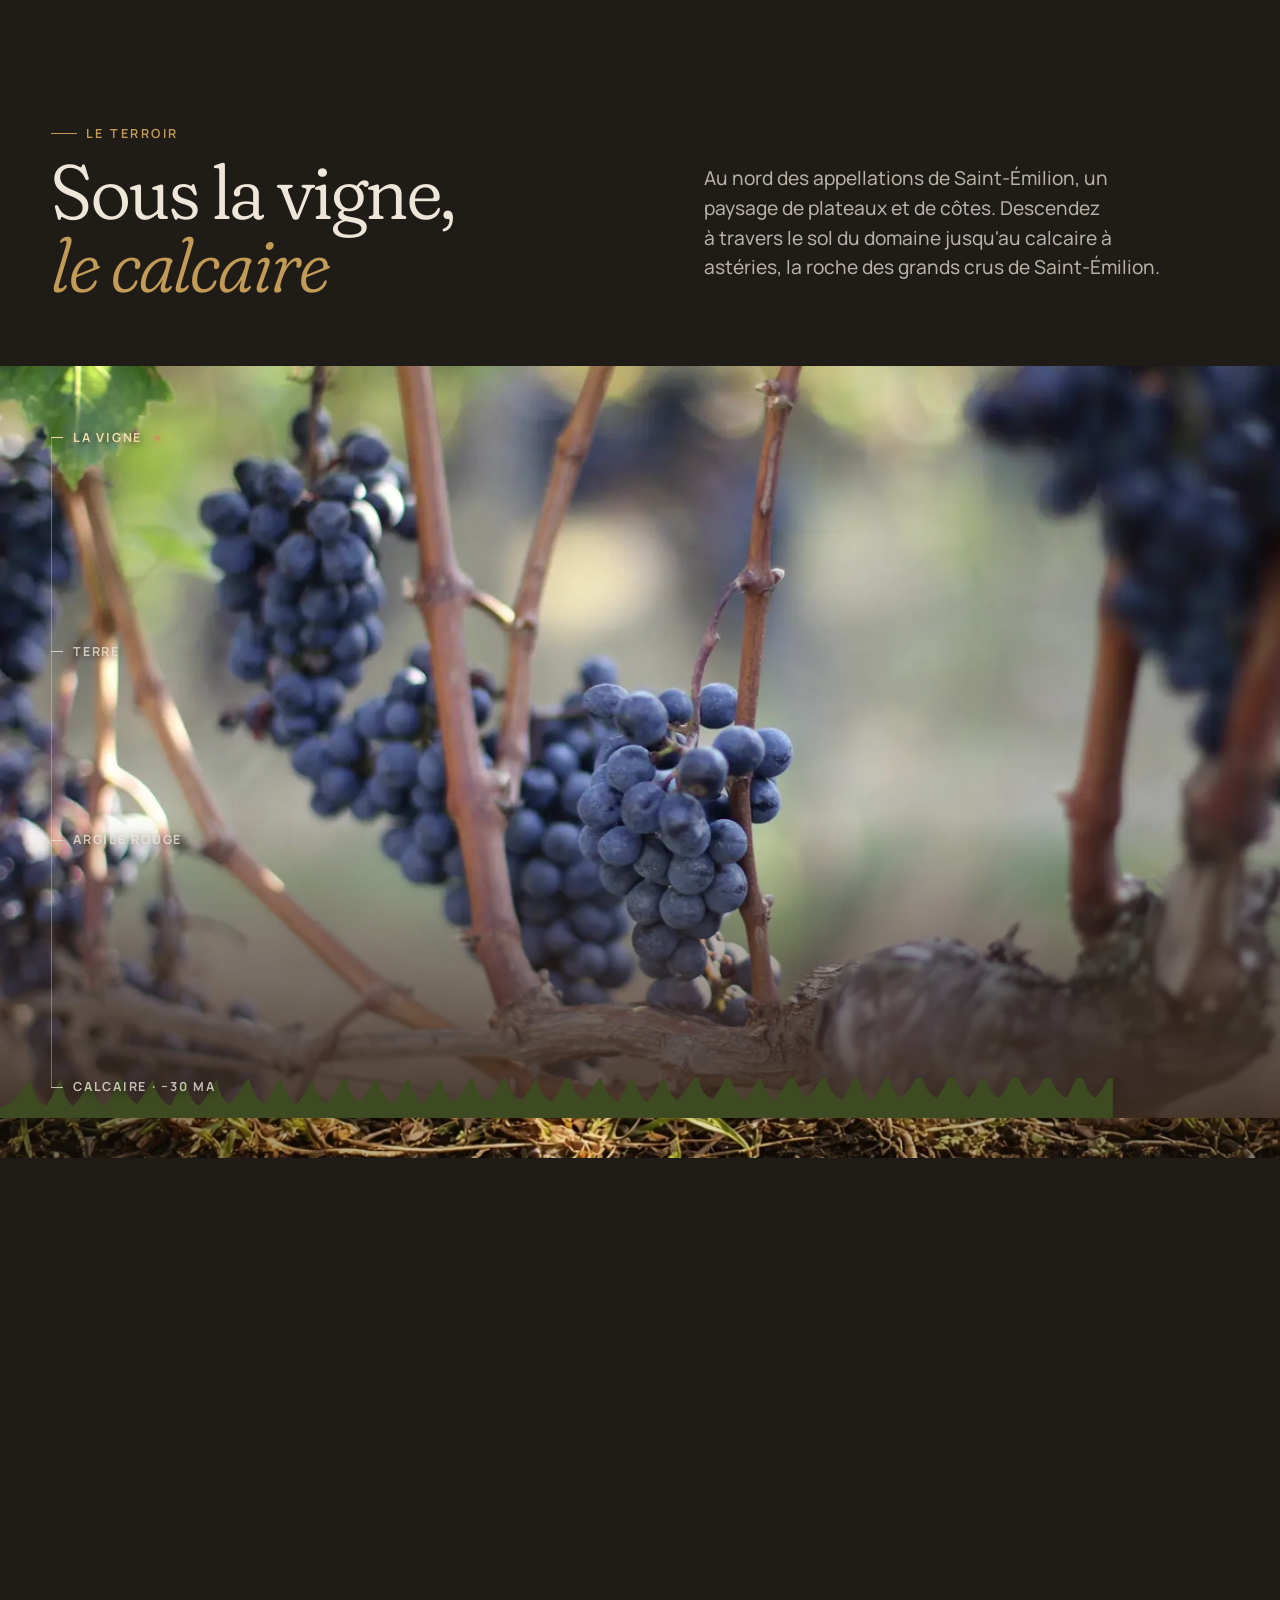
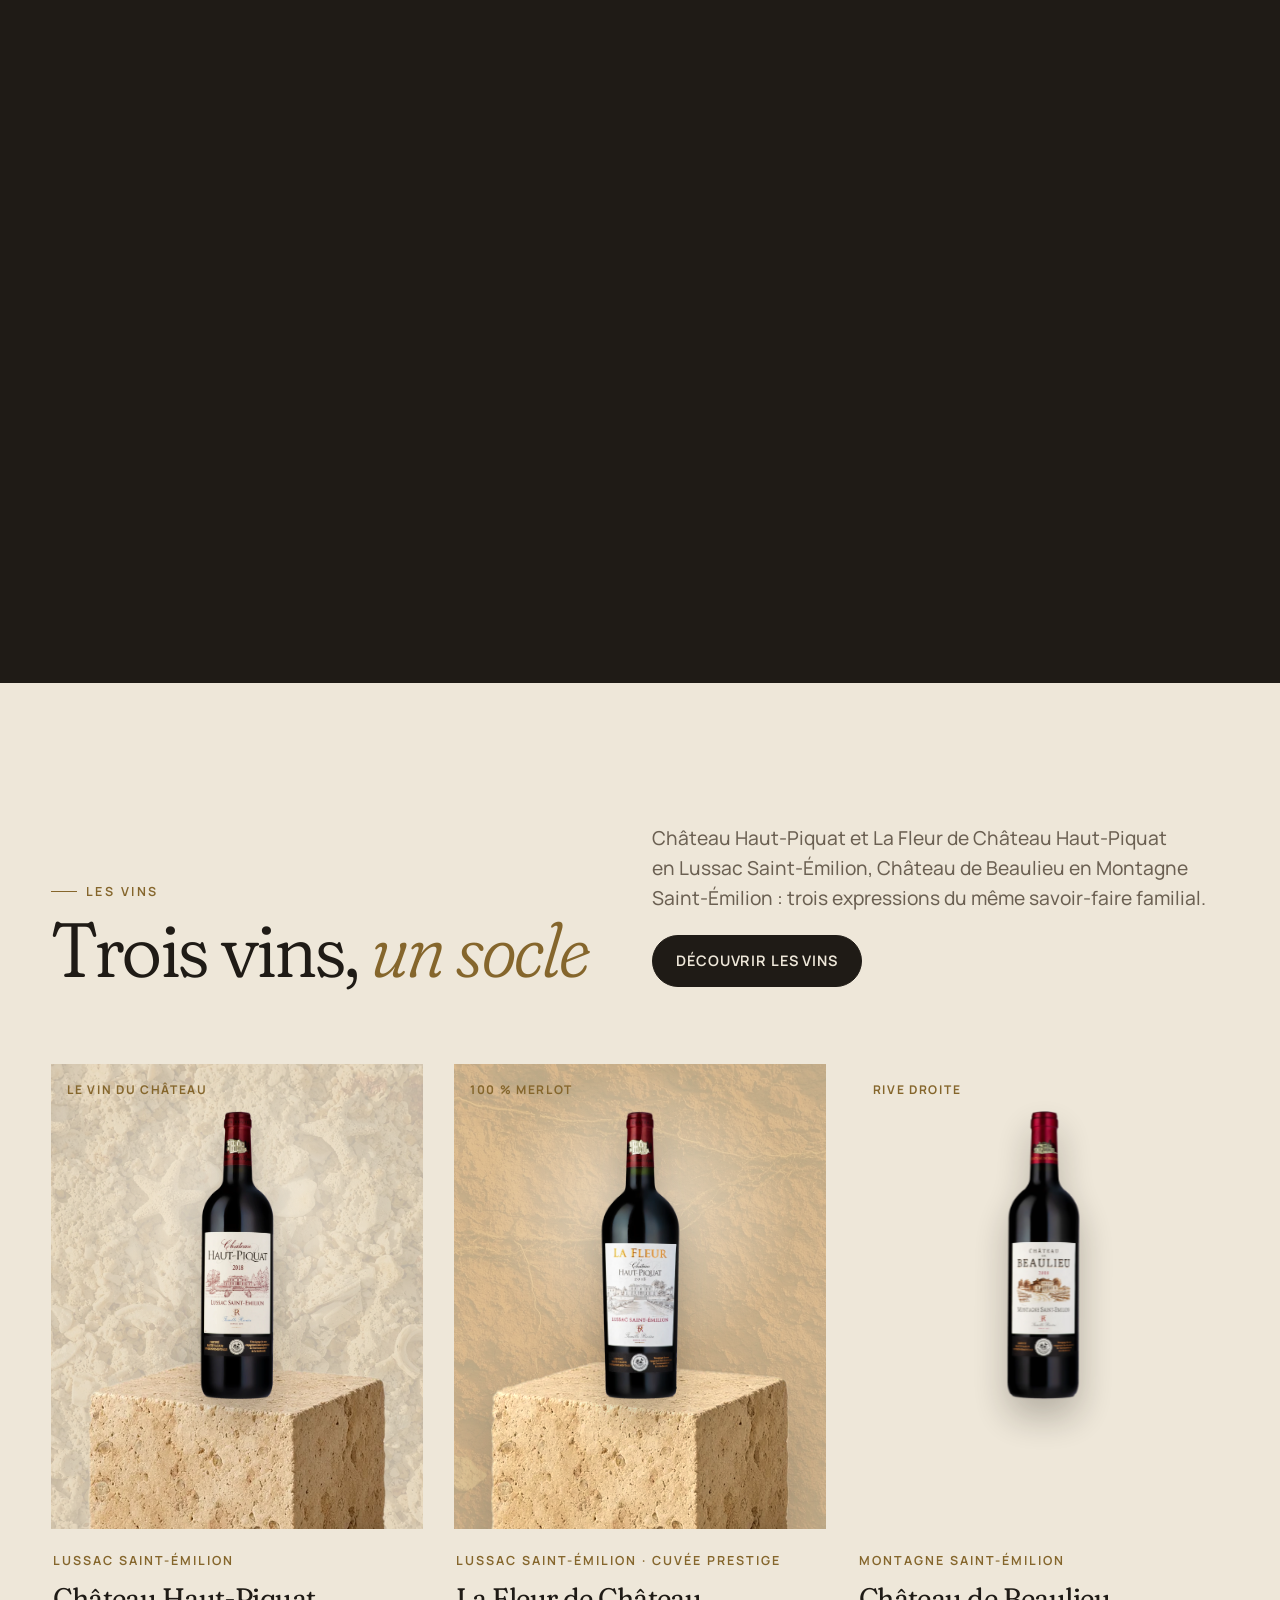
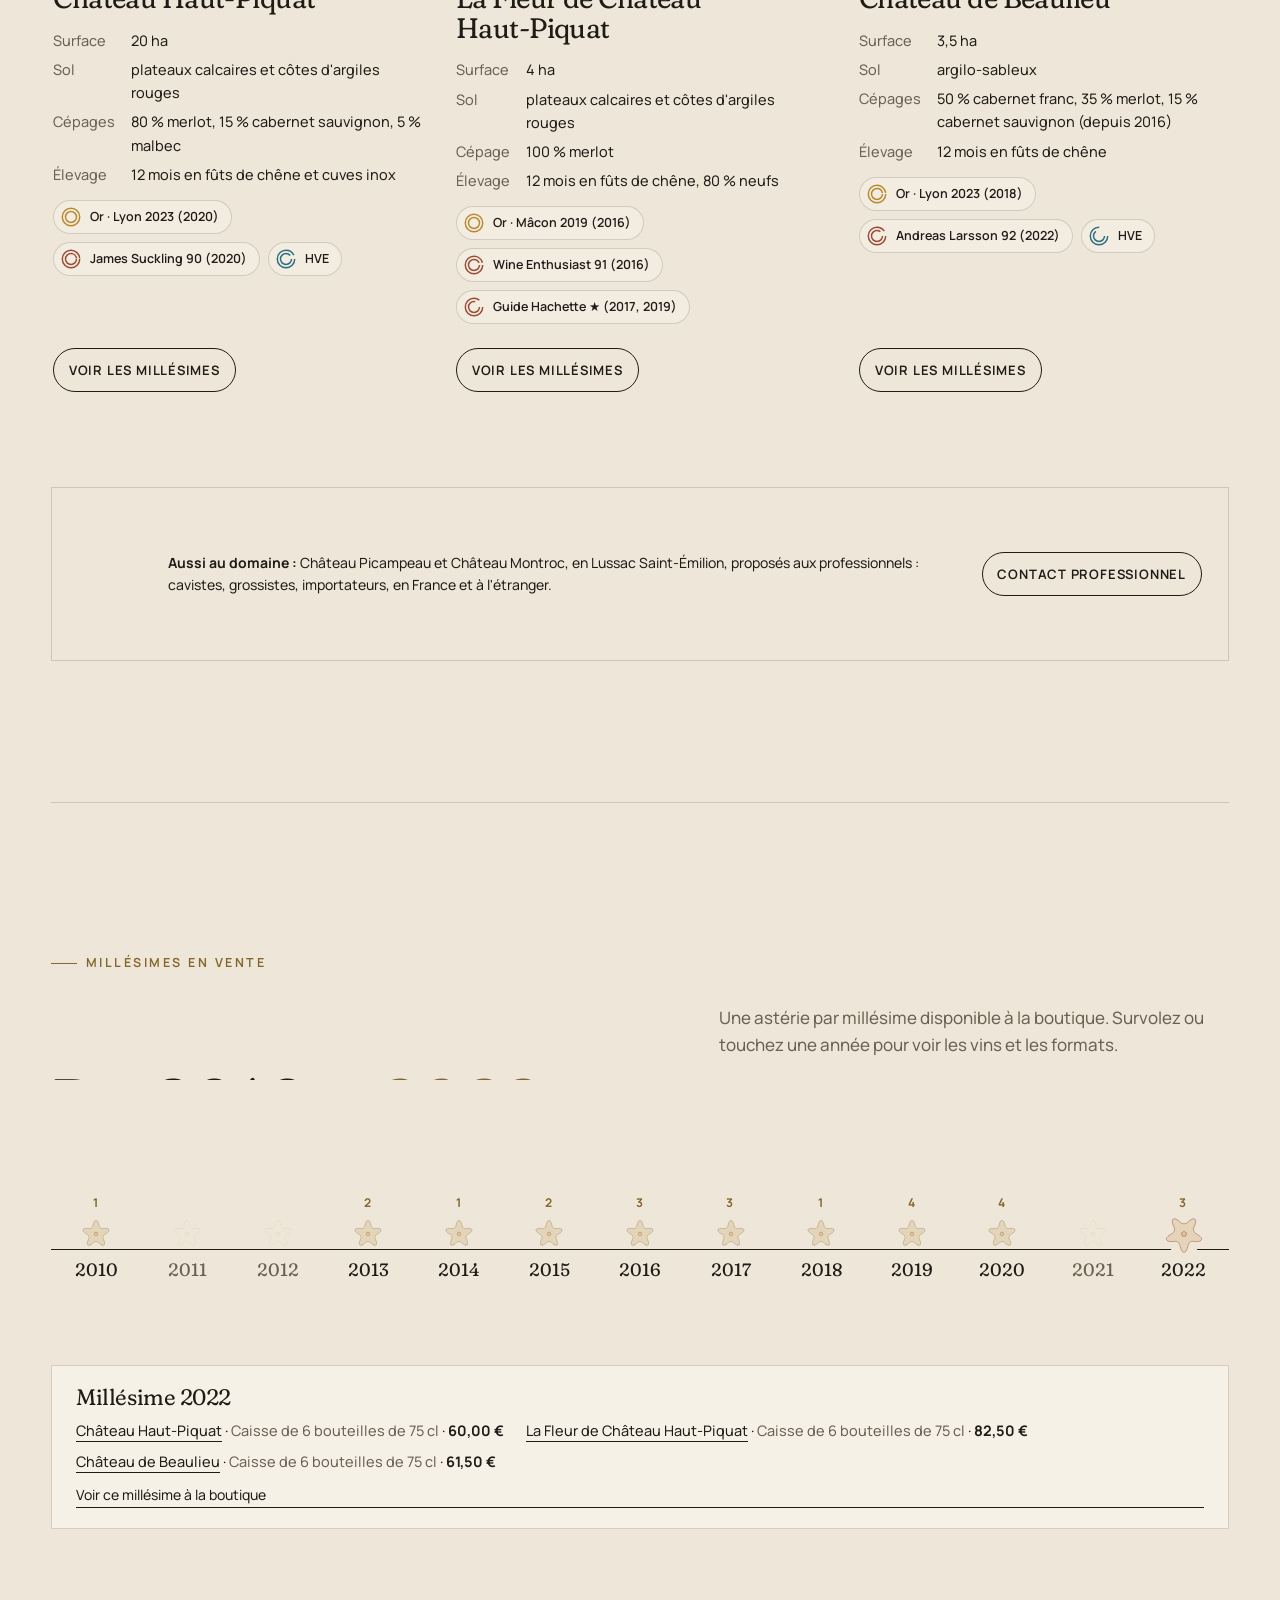
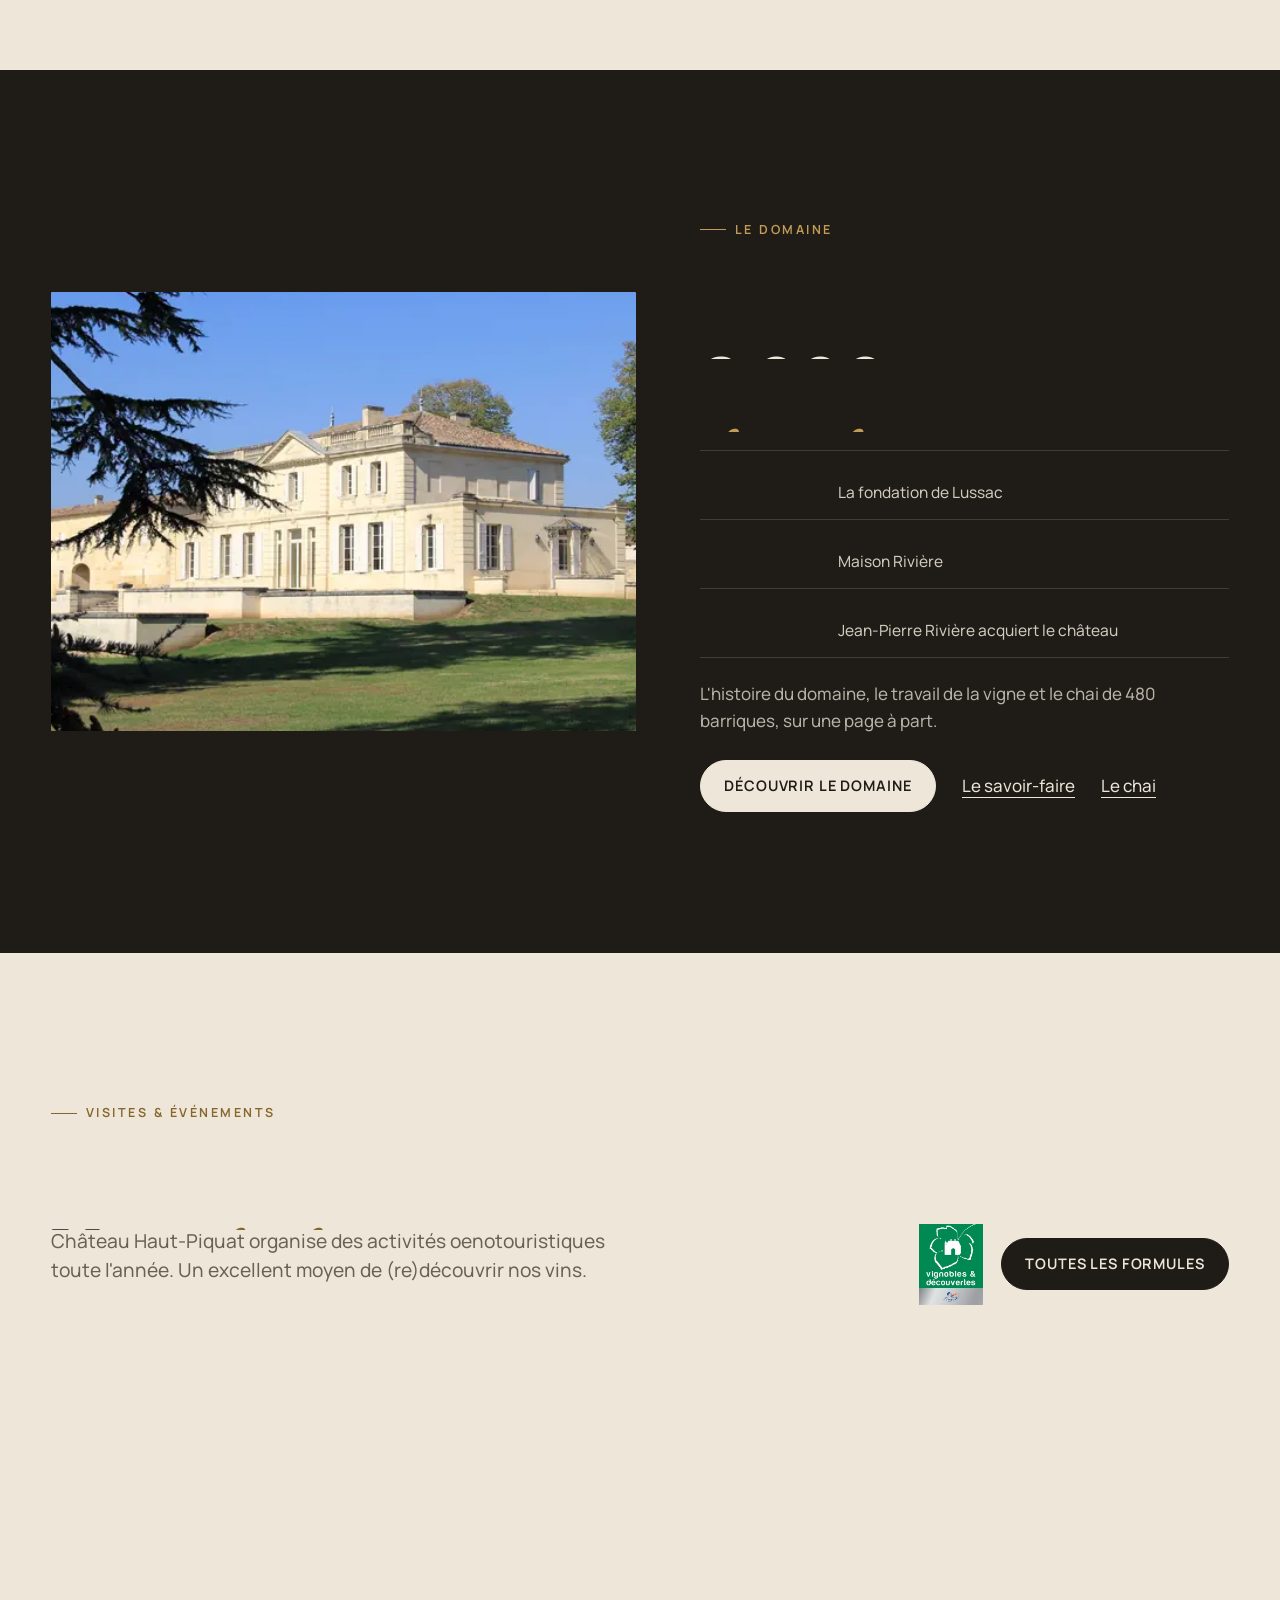
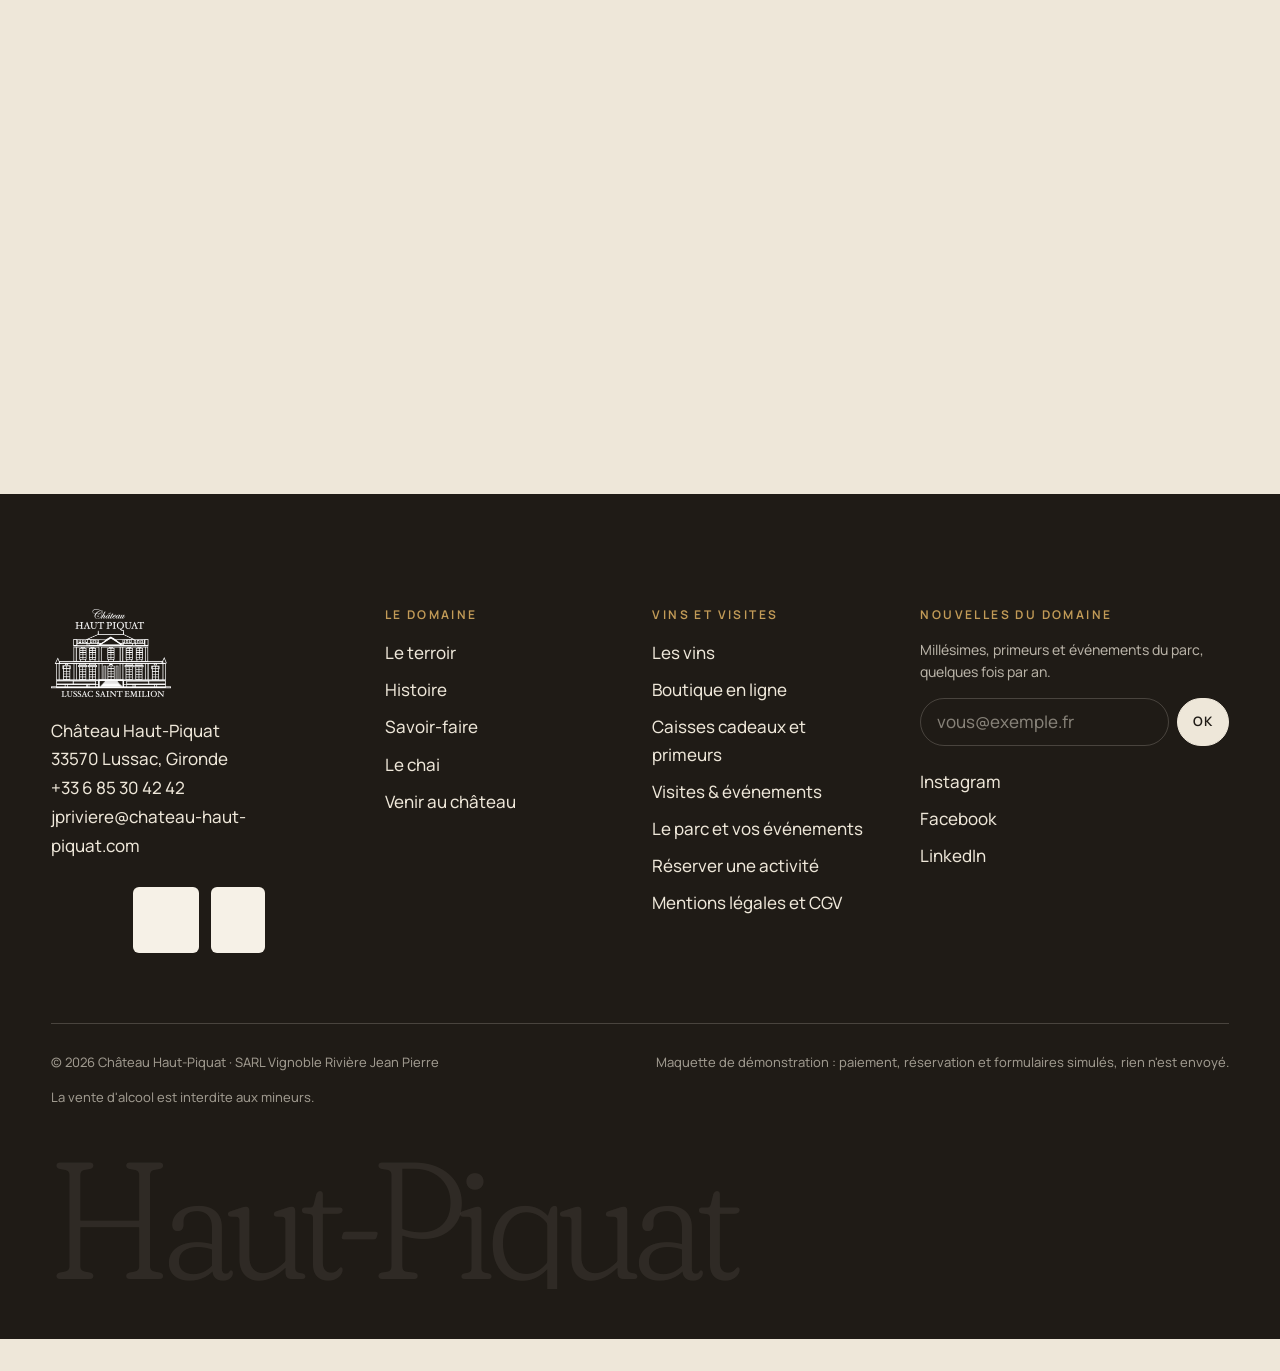
==== commit 5d040eda: "Maquette v15 bouteilles synchronisees avec le scroll" ====
--- a/index.html
+++ b/index.html
@@ -25,8 +25,8 @@
 <link rel="preload" href="assets/fonts/fraunces-latin-full-normal.woff2" as="font" type="font/woff2" crossorigin>
 <link rel="preload" href="assets/fonts/manrope-latin-wght-normal.woff2" as="font" type="font/woff2" crossorigin>
 <link rel="preload" as="image" href="assets/img/photos/vigne-chateau-matin-1920.webp" imagesrcset="assets/img/photos/vigne-chateau-matin-640.webp 640w, assets/img/photos/vigne-chateau-matin-1024.webp 1024w, assets/img/photos/vigne-chateau-matin-1440.webp 1440w, assets/img/photos/vigne-chateau-matin-1920.webp 1920w, assets/img/photos/vigne-chateau-matin-2560.webp 2560w" imagesizes="100vw" fetchpriority="high">
-<link rel="stylesheet" href="assets/css/style.css?v=14">
-<link rel="modulepreload" href="assets/js/main.js?v=14">
+<link rel="stylesheet" href="assets/css/style.css?v=15">
+<link rel="modulepreload" href="assets/js/main.js?v=15">
 <script>(function(d){var h=d.documentElement;h.className=h.className.replace('no-js','js');try{var s=localStorage;var l=s.getItem('ahp-lang');if(l==='en'){h.lang='en';}if(matchMedia('(prefers-reduced-motion: reduce)').matches){h.classList.add('calm');}if(s.getItem('ahp-age')==='ok'){h.classList.add('age-ok');}if(sessionStorage.getItem('ahp-trans')==='1'){h.classList.add('trans-in');}}catch(e){}setTimeout(function(){if(!window.__ahpReady){h.classList.add('calm');h.classList.remove('trans-in');}},4500);})(document);</script>
 </head>
 <body data-page="index">
@@ -380,6 +380,6 @@
 <script src="assets/vendor/gsap/DrawSVGPlugin.min.js" defer></script>
 <script src="assets/vendor/gsap/CustomEase.min.js" defer></script>
 <script src="assets/vendor/gsap/Flip.min.js" defer></script>
-<script type="module" src="assets/js/main.js?v=14"></script>
+<script type="module" src="assets/js/main.js?v=15"></script>
 </body>
 </html>
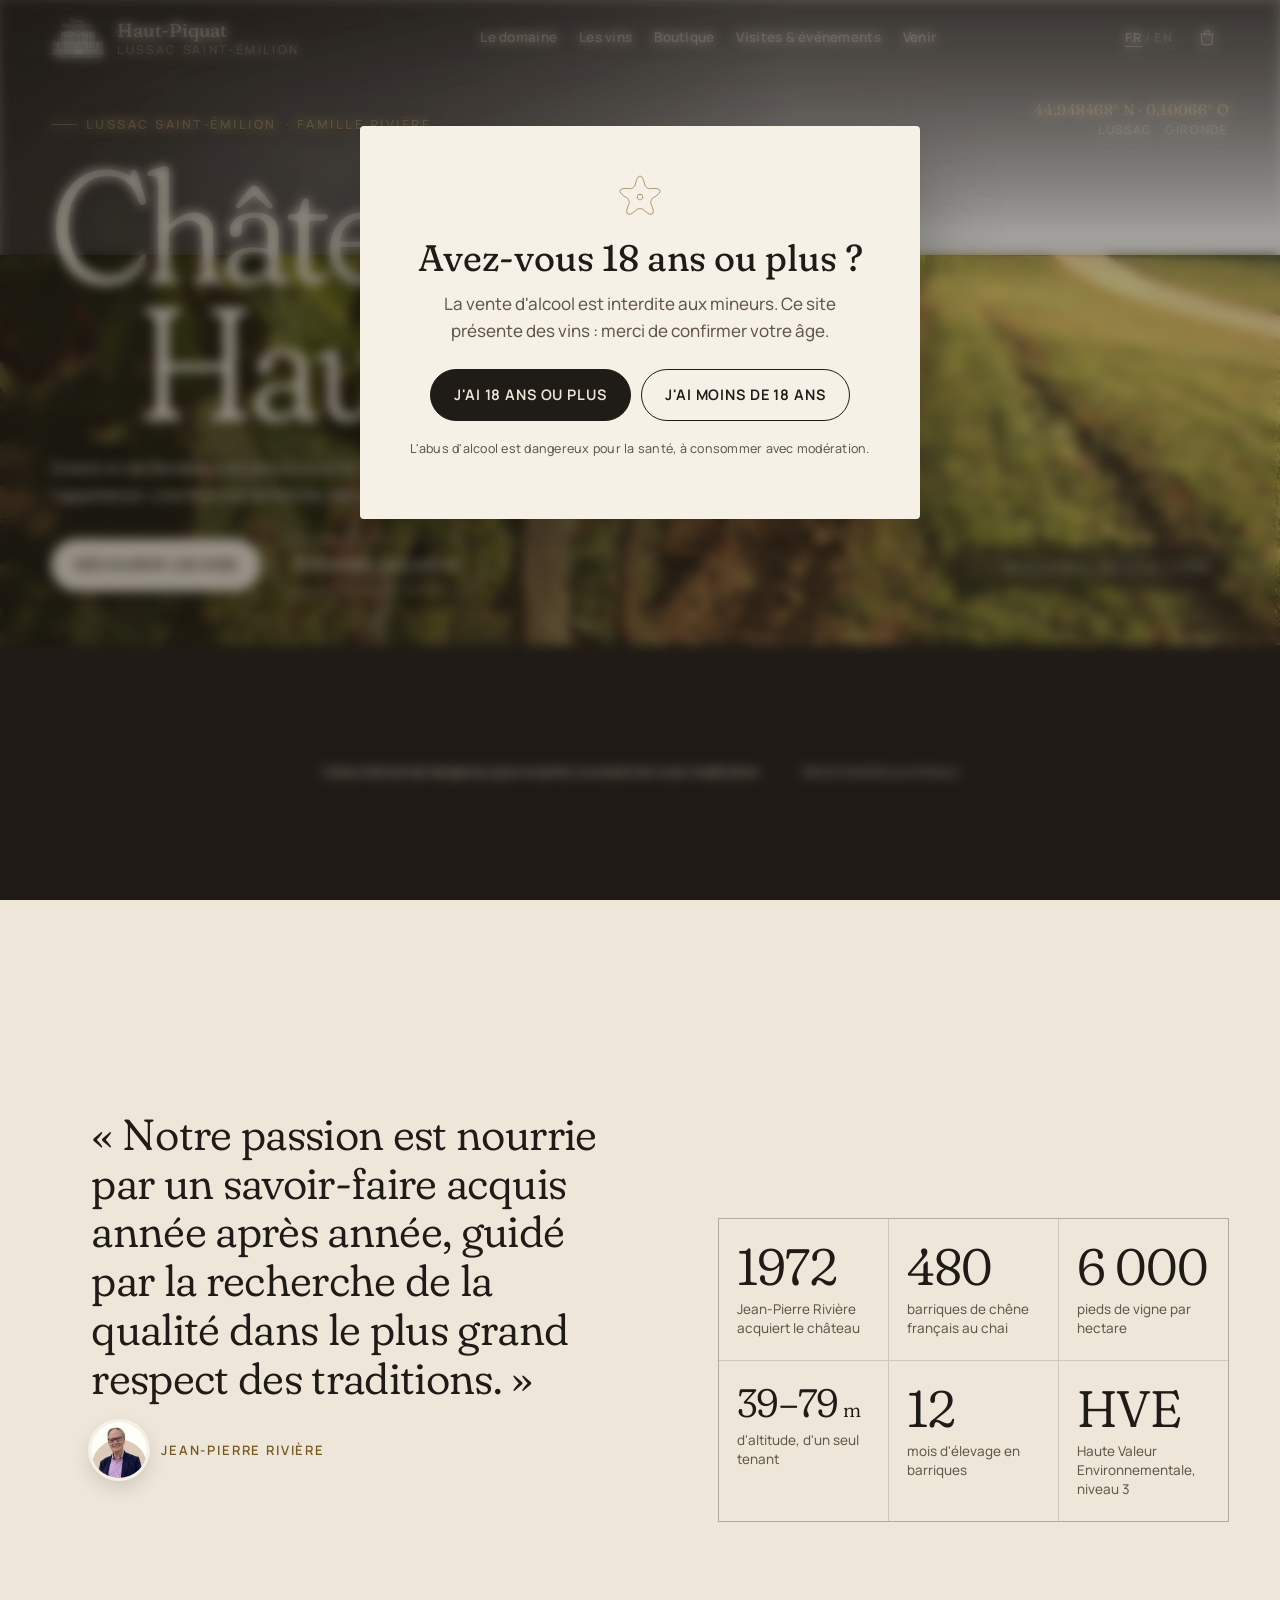
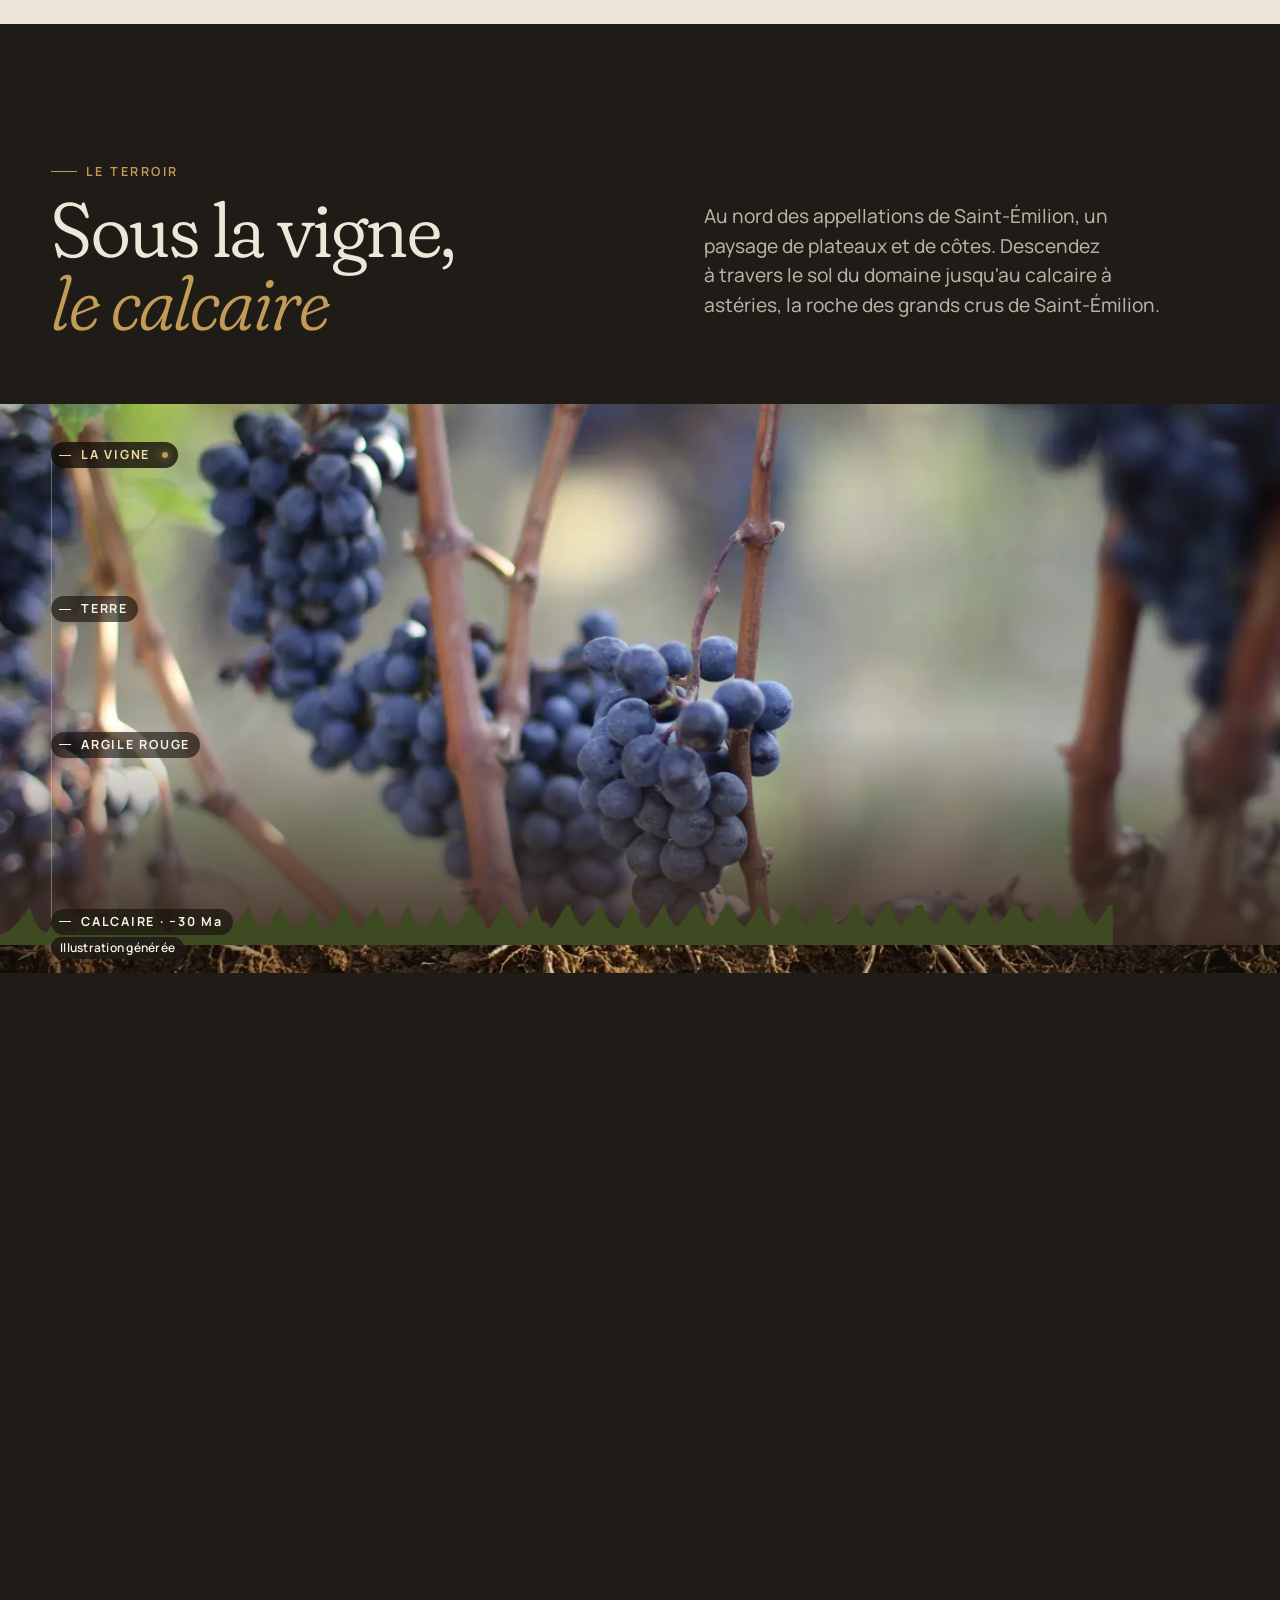
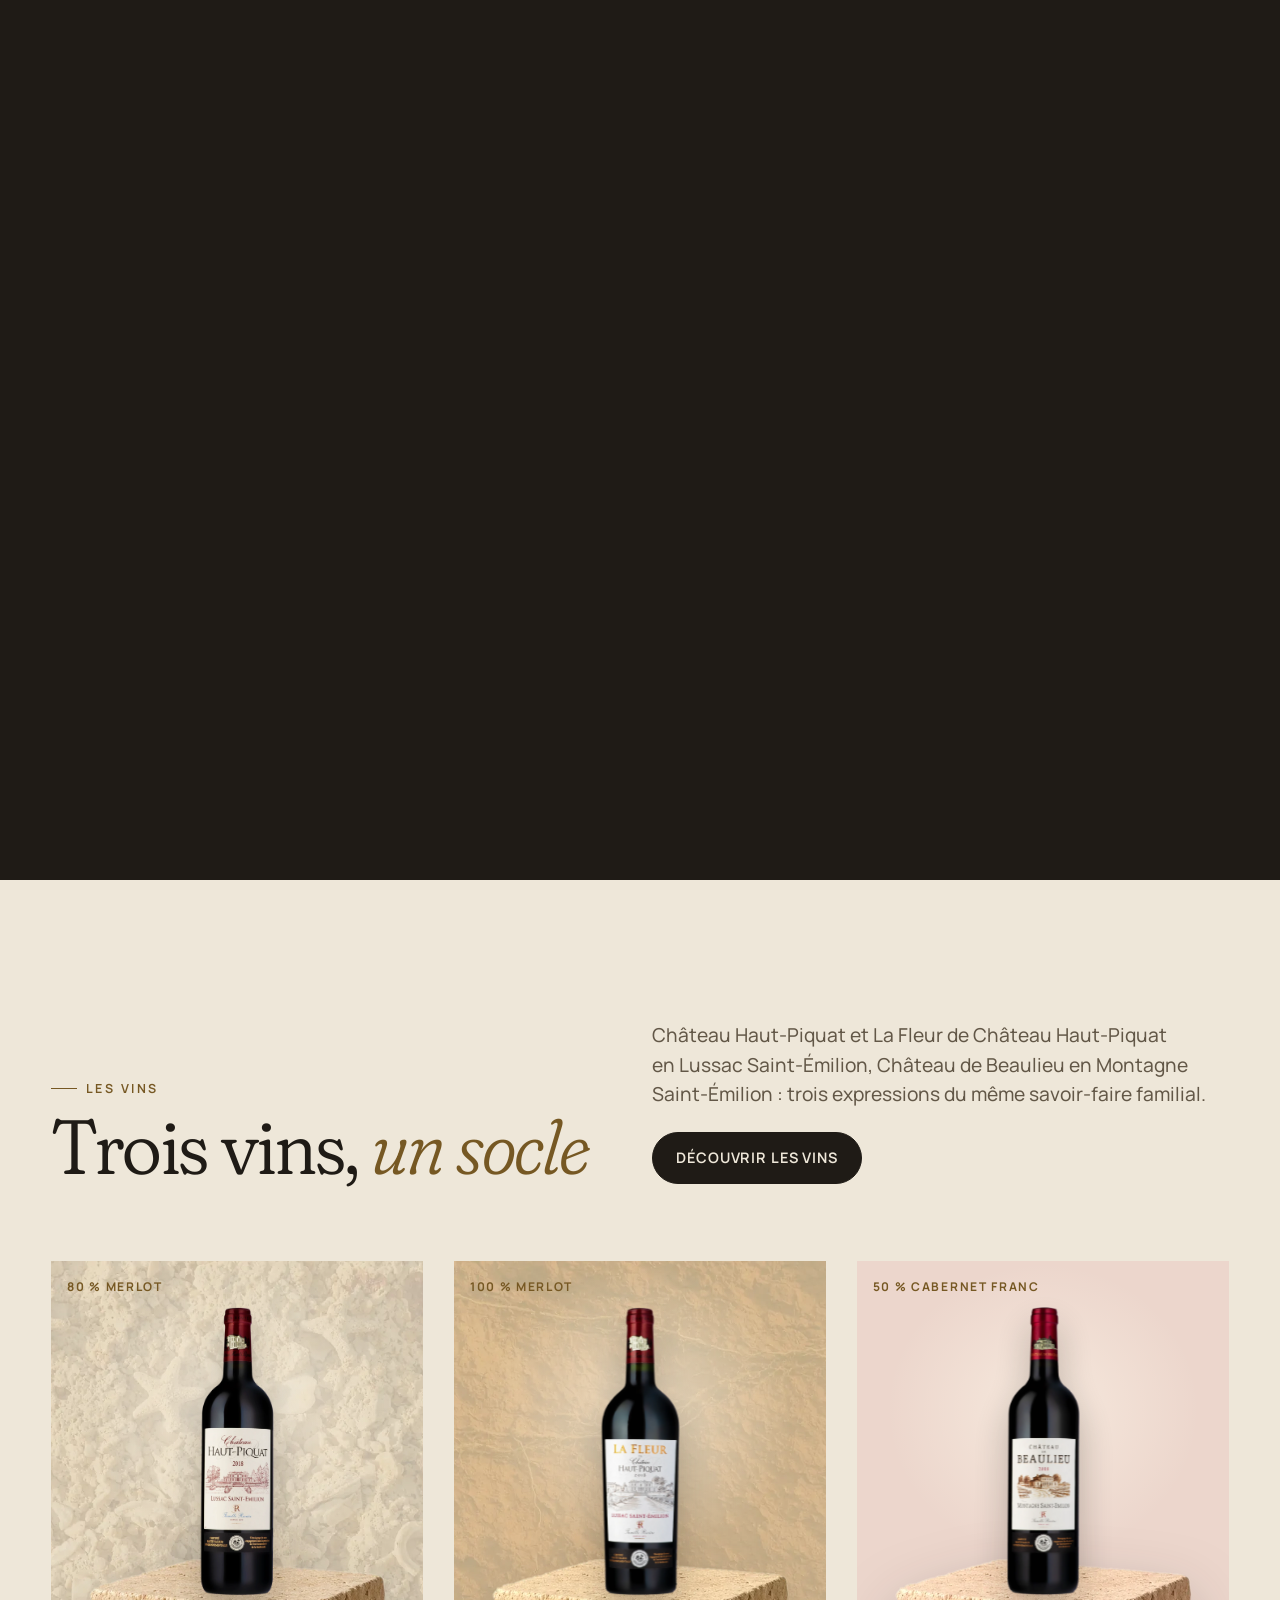
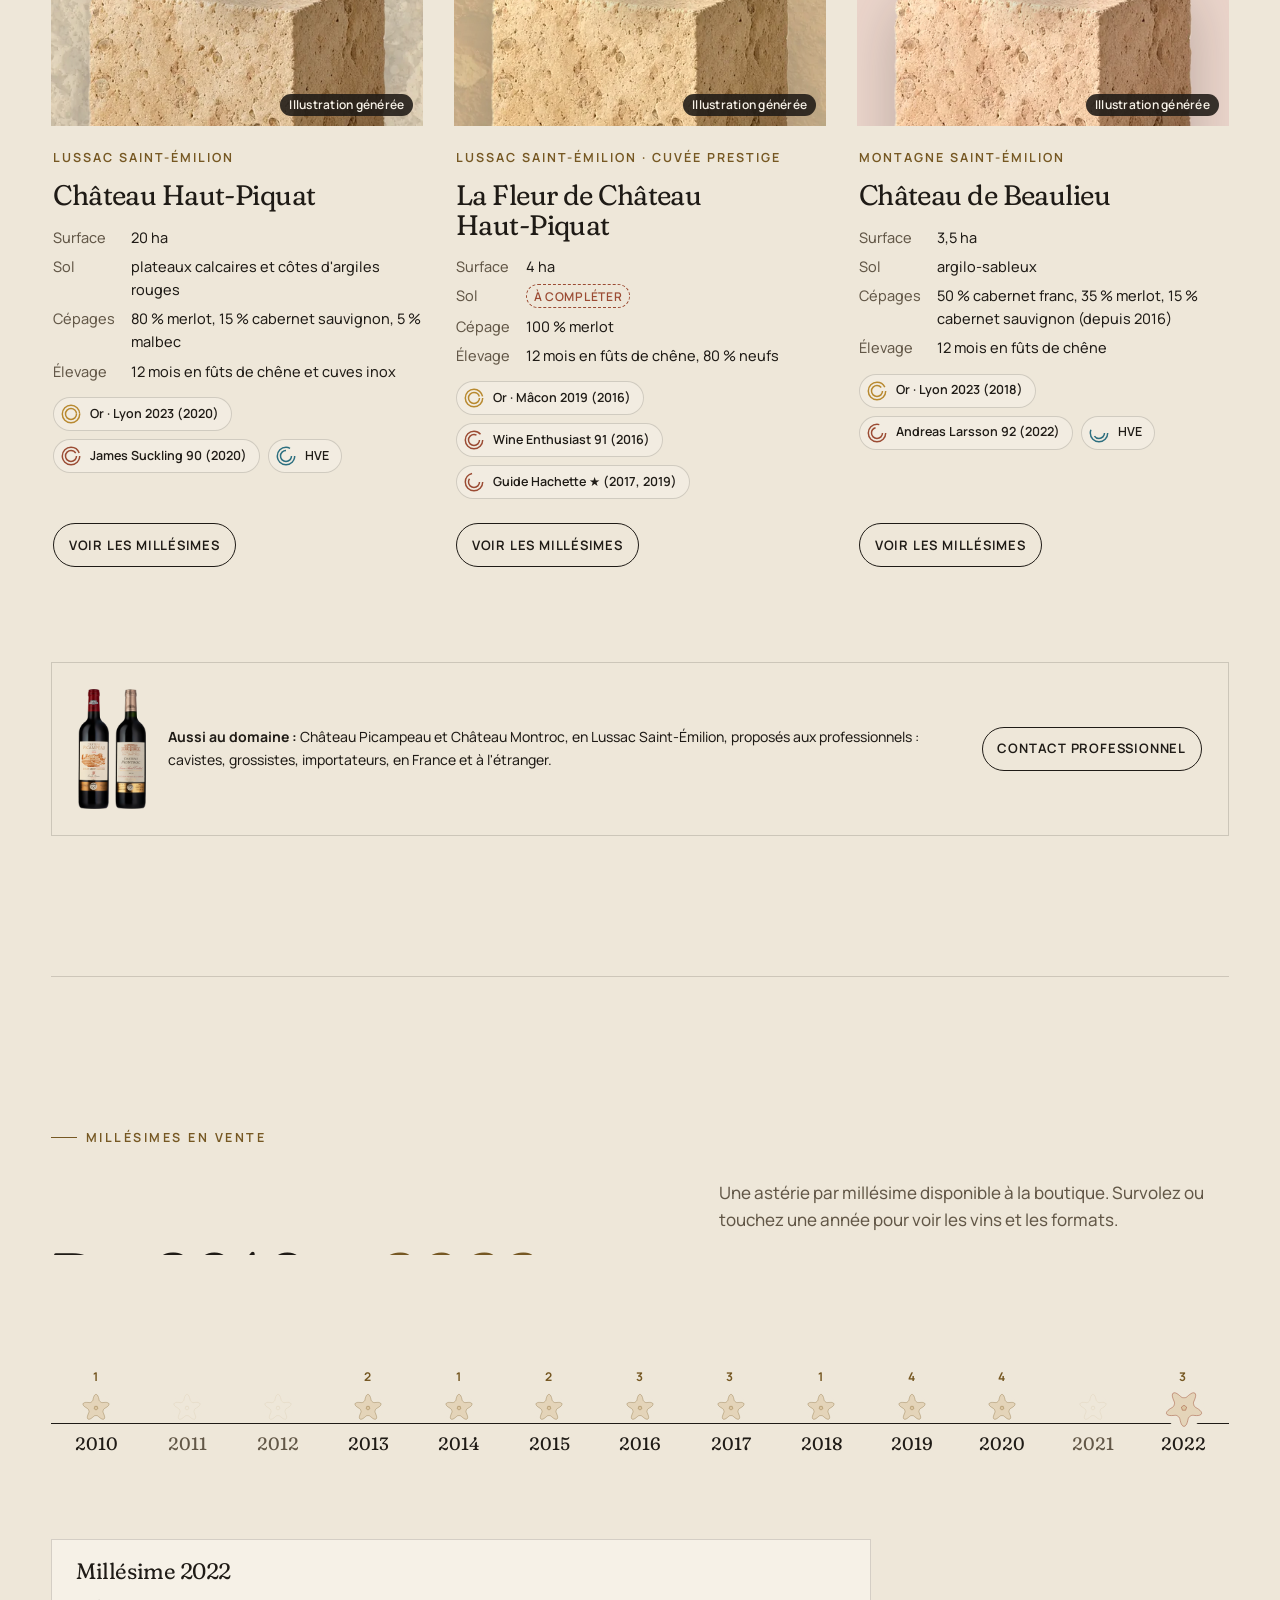
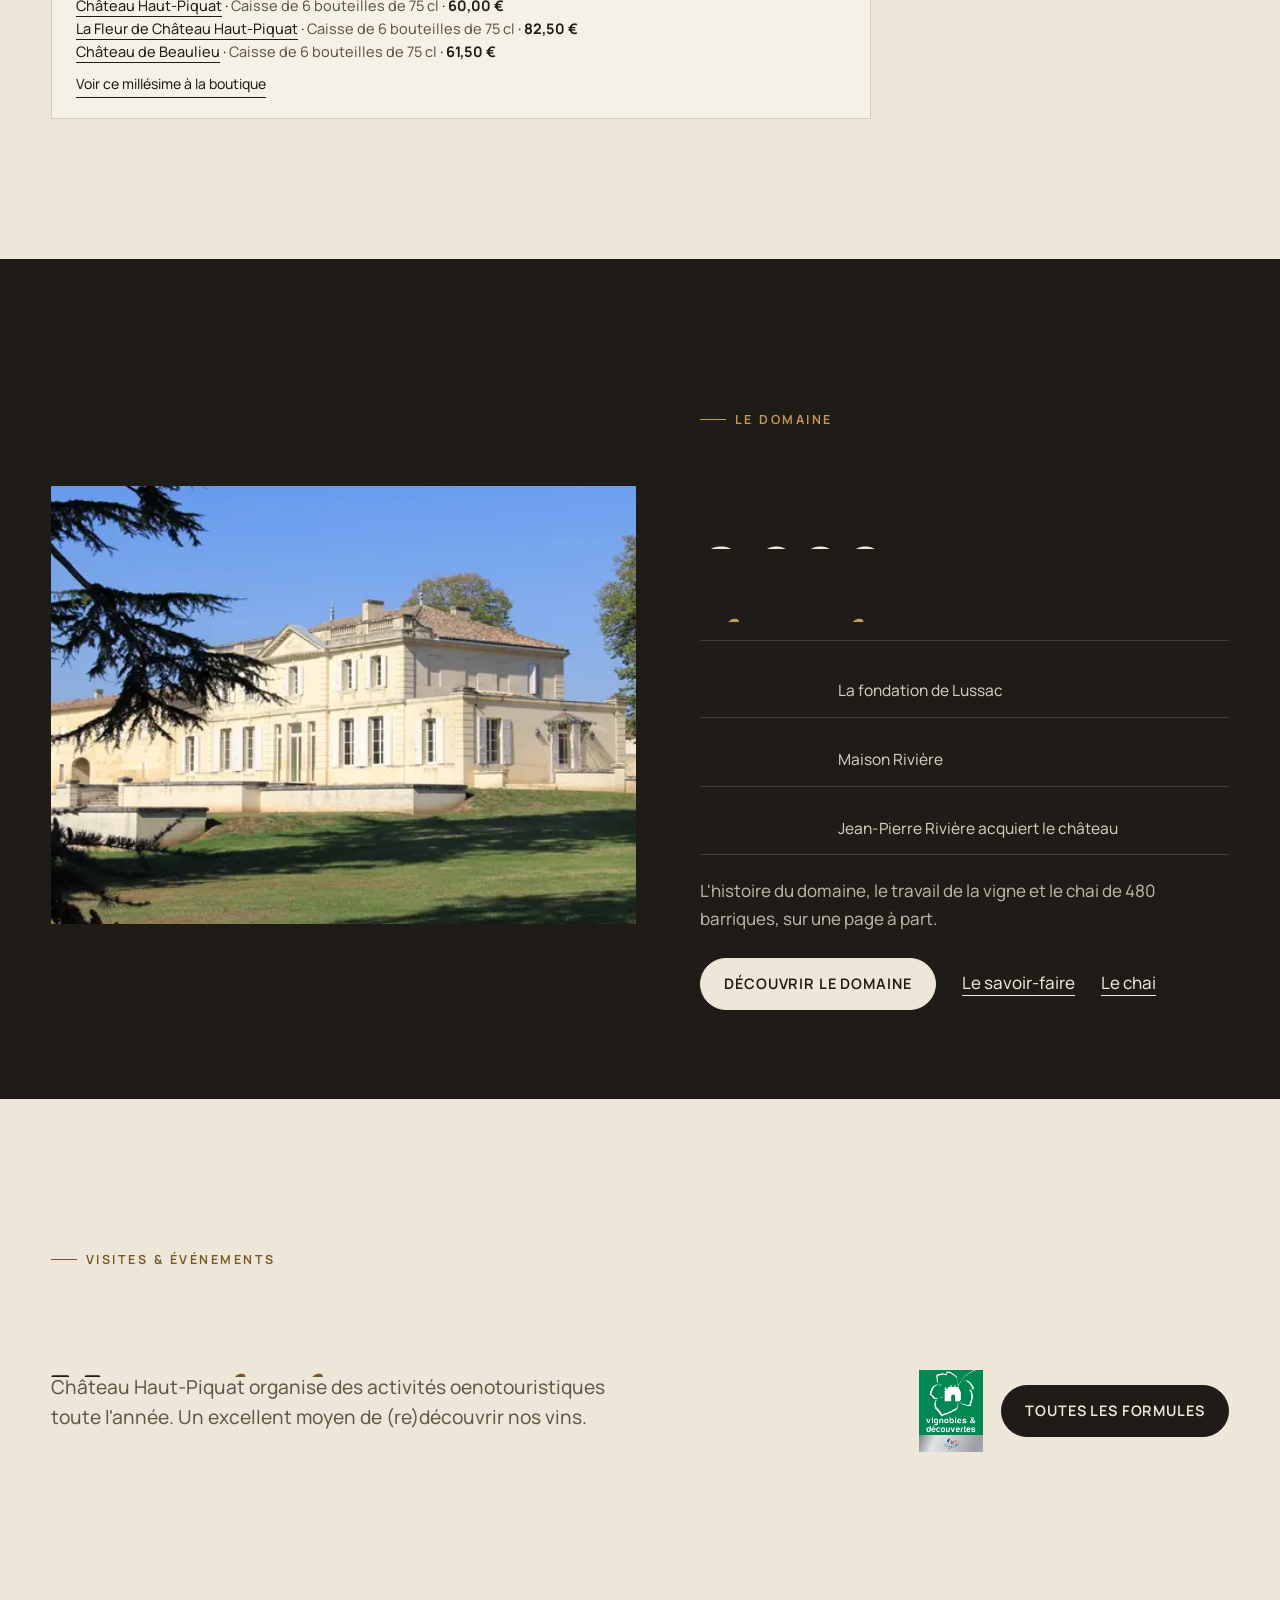
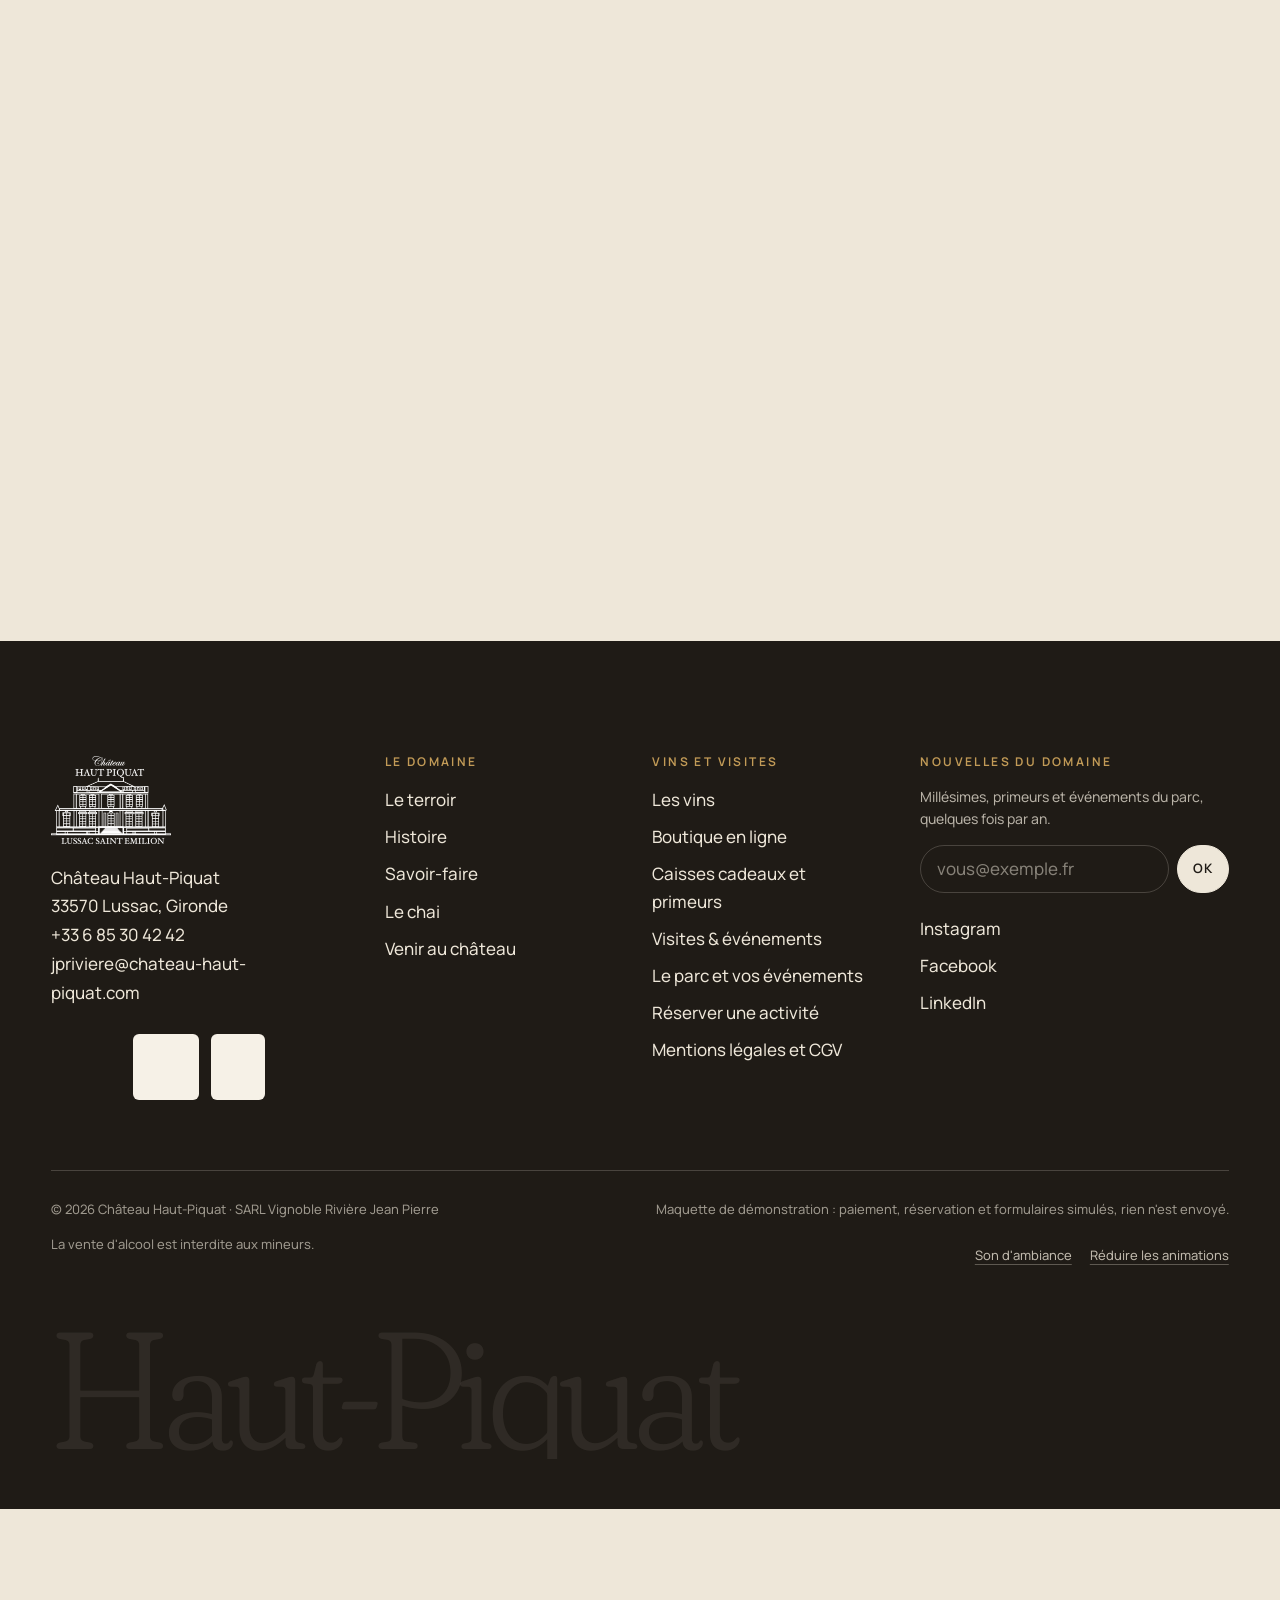
==== commit e553f36a: "Maquette v16 audit complet fluidite et corrections" ====
--- a/index.html
+++ b/index.html
@@ -23,11 +23,13 @@
 <meta name="twitter:image" content="https://chateau-haut-piquat-maquette.vercel.app/assets/img/og/og-accueil.jpg">
 <link rel="icon" href="assets/img/favicon.svg" type="image/svg+xml">
 <link rel="preload" href="assets/fonts/fraunces-latin-full-normal.woff2" as="font" type="font/woff2" crossorigin>
+<link rel="preload" href="assets/fonts/fraunces-latin-full-italic.woff2" as="font" type="font/woff2" crossorigin>
 <link rel="preload" href="assets/fonts/manrope-latin-wght-normal.woff2" as="font" type="font/woff2" crossorigin>
 <link rel="preload" as="image" href="assets/img/photos/vigne-chateau-matin-1920.webp" imagesrcset="assets/img/photos/vigne-chateau-matin-640.webp 640w, assets/img/photos/vigne-chateau-matin-1024.webp 1024w, assets/img/photos/vigne-chateau-matin-1440.webp 1440w, assets/img/photos/vigne-chateau-matin-1920.webp 1920w, assets/img/photos/vigne-chateau-matin-2560.webp 2560w" imagesizes="100vw" fetchpriority="high">
-<link rel="stylesheet" href="assets/css/style.css?v=15">
-<link rel="modulepreload" href="assets/js/main.js?v=15">
-<script>(function(d){var h=d.documentElement;h.className=h.className.replace('no-js','js');try{var s=localStorage;var l=s.getItem('ahp-lang');if(l==='en'){h.lang='en';}if(matchMedia('(prefers-reduced-motion: reduce)').matches){h.classList.add('calm');}if(s.getItem('ahp-age')==='ok'){h.classList.add('age-ok');}if(sessionStorage.getItem('ahp-trans')==='1'){h.classList.add('trans-in');}}catch(e){}setTimeout(function(){if(!window.__ahpReady){h.classList.add('calm');h.classList.remove('trans-in');}},4500);})(document);</script>
+<link rel="stylesheet" href="assets/css/style.css?v=16">
+<link rel="modulepreload" href="assets/js/main.js?v=16">
+<script>(function(d){var h=d.documentElement;h.className=h.className.replace('no-js','js');try{var s=localStorage;var l=s.getItem('ahp-lang');if(l==='en'){h.lang='en';}if(matchMedia('(prefers-reduced-motion: reduce)').matches||s.getItem('ahp-calm')==='1'){h.classList.add('calm');}if(s.getItem('ahp-age')==='ok'){h.classList.add('age-ok');}if(sessionStorage.getItem('ahp-trans')==='1'){h.classList.add('trans-in');}}catch(e){}setTimeout(function(){if(!window.__ahpReady){h.classList.add('calm');h.classList.remove('trans-in');}},4500);})(document);</script>
+<script type="application/ld+json">{"@context": "https://schema.org", "@type": "Winery", "name": "Château Haut-Piquat", "url": "https://chateau-haut-piquat-maquette.vercel.app/", "image": "https://chateau-haut-piquat-maquette.vercel.app/assets/img/og/og-accueil.jpg", "telephone": "+33 6 85 30 42 42", "email": "jpriviere@chateau-haut-piquat.com", "address": {"@type": "PostalAddress", "addressLocality": "Lussac", "postalCode": "33570", "addressRegion": "Gironde", "addressCountry": "FR"}, "geo": {"@type": "GeoCoordinates", "latitude": 44.948468, "longitude": -0.10066}}</script>
 </head>
 <body data-page="index">
 <svg width="0" height="0" style="position:absolute" aria-hidden="true" focusable="false"><defs>
@@ -56,7 +58,6 @@
   <nav class="hdr__nav" aria-label="Navigation principale" data-aria-en="Main navigation"><a href="domaine.html"><span lang="fr">Le domaine</span><span lang="en">The estate</span></a><a href="vins.html"><span lang="fr">Les vins</span><span lang="en">The wines</span></a><a href="boutique.html"><span lang="fr">Boutique</span><span lang="en">Shop</span></a><a href="oenotourisme.html"><span lang="fr">Visites & événements</span><span lang="en">Visits & events</span></a><a href="oenotourisme.html#acces"><span lang="fr">Venir</span><span lang="en">Visit us</span></a></nav>
   <div class="hdr__tools">
     <button class="tool tool--lang" type="button" data-lang-toggle aria-label="English version" data-aria-en="Version française"><span class="l-fr" aria-hidden="true">FR</span><span class="l-sep" aria-hidden="true">/</span><span class="l-en" aria-hidden="true">EN</span></button>
-    <button class="tool hide-sm" type="button" data-sound aria-pressed="false" aria-label="Ambiance sonore" data-aria-en="Ambient sound" data-tip="Ambiance sonore" data-tip-en="Ambient sound"><svg><use href="#i-sound"/></svg></button>
     <a class="hdr__cta magnetic" href="oenotourisme.html#reserver"><span lang="fr">Réserver</span><span lang="en">Book</span></a>
     <button class="tool tool--cart" type="button" data-cart-open aria-label="Ouvrir le panier" data-aria-en="Open cart" data-tip="Panier" data-tip-en="Cart"><svg><use href="#i-cart"/></svg><span class="cart-count" data-cart-count></span></button>
     <button class="tool tool--menu" type="button" data-menu aria-expanded="false" aria-controls="mmenu" aria-label="Menu"><svg><use href="#i-menu"/></svg></button>
@@ -67,7 +68,8 @@
   <div>
     <div class="mmenu__ctas"><a class="btn btn--light" href="oenotourisme.html#reserver"><span lang="fr">Réserver une visite</span><span lang="en">Book a visit</span></a><a class="btn btn--ghost" href="boutique.html"><span lang="fr">Boutique en ligne</span><span lang="en">Online shop</span></a></div>
     <div class="mmenu__tools">
-      <button class="tool" type="button" data-sound aria-pressed="false"><span lang="fr">Son</span><span lang="en">Sound</span></button>
+      <button class="tool" type="button" data-sound aria-pressed="false"><span lang="fr">Son d'ambiance</span><span lang="en">Ambient sound</span></button>
+      <button class="tool" type="button" data-calm-toggle><span lang="fr">Réduire les animations</span><span lang="en">Reduce motion</span></button>
     </div>
     <p class="mmenu__foot">Château Haut-Piquat · 33570 Lussac · <a href="tel:+33685304242">+33 6 85 30 42 42</a></p>
   </div>
@@ -83,11 +85,11 @@
   <div class="hero__glow" aria-hidden="true"></div>
   <div class="hero__shade" aria-hidden="true"></div>
   <div class="hero__strata" data-hero-strata aria-hidden="true"><span></span><span></span><span></span></div>
-  <div class="hero__meta" data-hero-meta><b>44.948468&nbsp;N · 0.10066&nbsp;<span lang="fr">O</span><span lang="en">W</span></b>Lussac · Gironde</div>
+  <div class="hero__meta" data-hero-meta><b><span lang="fr">44,948468°&nbsp;N · 0,10066°&nbsp;O</span><span lang="en">44.948468°&nbsp;N · 0.10066°&nbsp;W</span></b>Lussac · Gironde</div>
   <div class="hero__content">
     <p class="kicker hero__kicker" data-hero-kicker>Lussac Saint-Émilion<span class="k-more"> · <span lang="fr">Famille Rivière</span><span lang="en">Rivière family</span></span></p>
     <h1 class="display hero__title" id="hero-title" data-hero-title><span class="l1">Château</span> <span class="l2">Haut-<em>Piquat</em></span></h1>
-    <p class="hero__sub" data-hero-sub><span lang="fr">Grand vin de Bordeaux et oenotourisme, sur l'un des plus hauts points de l'appellation. Une histoire de famille depuis plus de trois cents ans.</span><span lang="en">Fine Bordeaux wine and wine tourism on one of the highest points of the appellation. A family story spanning more than three hundred years.</span></p>
+    <p class="hero__sub" data-hero-sub><span lang="fr">Grand vin de Bordeaux et oenotourisme, sur l'un des plus hauts points de l'appellation. Une histoire de famille depuis 1875.</span><span lang="en">Fine Bordeaux wine and wine tourism on one of the highest points of the appellation. A family story since 1875.</span></p>
     <div class="hero__ctas" data-hero-ctas>
       <a class="btn btn--light magnetic" href="boutique.html"><span lang="fr">Découvrir les vins</span><span lang="en">Discover the wines</span></a>
       <a class="btn btn--ghost magnetic" href="oenotourisme.html#reserver"><span lang="fr">Réserver une visite</span><span lang="en">Book a visit</span></a>
@@ -100,7 +102,7 @@
   <div class="intro__grid">
     <blockquote class="intro__quote" data-reveal>
       <span lang="fr">«&nbsp;Notre passion est nourrie par un savoir-faire acquis année après année, guidé par la recherche de la qualité dans le plus grand respect des traditions.&nbsp;»</span><span lang="en">“Our passion is nourished by know-how gained year after year, guided by the pursuit of quality and the deepest respect for tradition.”</span>
-      <span class="who">Jean-Pierre Rivière</span>
+      <span class="who"><img class="who__pic" src="assets/img/photos/portrait-jean-pierre-riviere-350.webp" srcset="assets/img/photos/portrait-jean-pierre-riviere-350.webp 350w" sizes="64px" width="350" height="482" alt="Jean-Pierre Rivière" data-alt-en="Jean-Pierre Rivière" loading="lazy" decoding="async">Jean-Pierre Rivière</span>
     </blockquote>
     <div class="intro__facts" data-reveal>
       <div class="fact"><b class="num" data-count="1972">1972</b><span><span lang="fr">Jean-Pierre Rivière acquiert le château</span><span lang="en">Jean-Pierre Rivière acquires the château</span></span></div>
@@ -130,9 +132,10 @@
       <span class="tick" style="top:0%" data-tick><span lang="fr">La vigne</span><span lang="en">The vines</span></span>
       <span class="tick" style="top:33%" data-tick><span lang="fr">Terre</span><span lang="en">Topsoil</span></span>
       <span class="tick" style="top:62%" data-tick><span lang="fr">Argile rouge</span><span lang="en">Red clay</span></span>
-      <span class="tick" style="top:100%" data-tick><span lang="fr">Calcaire · −30 Ma</span><span lang="en">Limestone · −30 Ma</span></span>
+      <span class="tick" style="top:100%" data-tick><span lang="fr">Calcaire · −30 <span class='nocaps'>Ma</span></span><span lang="en">Limestone · −30 <span class='nocaps'>Ma</span></span></span>
     </div>
     <figure class="coupe__core" data-core aria-hidden="true"><img src="assets/img/grok/carotte-detouree-800.webp" srcset="assets/img/grok/carotte-detouree-400.webp 400w, assets/img/grok/carotte-detouree-800.webp 800w" sizes="15vw" width="403" height="721" alt="" loading="lazy" decoding="async"></figure>
+    <span class="gen-tag"><span lang="fr">Illustration générée</span><span lang="en">AI-generated illustration</span></span>
     <div class="coupe__panels"><div class="coupe__box" data-panel-box>
       <article class="coupe__panel" data-panel>
         <p class="kicker"><span lang="fr">0 m · la vigne</span><span lang="en">0 m · the vines</span></p>
@@ -155,7 +158,7 @@
         <p class="kicker"><span lang="fr">Oligocène · −30 millions d'années</span><span lang="en">Oligocene · 30 million years ago</span></p>
         <h3 class="h3"><span lang="fr">Le calcaire <em>à astéries</em></span><span lang="en">Starfish <em>limestone</em></span></h3>
         <p><span lang="fr">Ce plateau s'est formé de dépôts marins fossilisés&nbsp;: petits coquillages, huîtres, coraux et osselets d'étoiles de mer, les astéries. Les plus grands crus de Saint-Émilion s'expriment sur ce terroir.</span><span lang="en">This plateau formed from fossilised marine deposits: small shells, oysters, corals and starfish ossicles, the asteriae. Saint-Émilion's greatest growths express themselves on this terroir.</span></p>
-        <div class="coupe__loupe"><span class="lens"><img src="assets/img/photos/calcaire-asteries-220.webp" srcset="assets/img/photos/calcaire-asteries-220.webp 220w" sizes="84px" width="220" height="293" alt="Calcaire à astéries du domaine, photo du site" data-alt-en="The estate&#x27;s starfish limestone, photo from the website" loading="lazy" decoding="async"></span><small><span lang="fr">Le calcaire du domaine (photo du site, à fournir en haute définition)</span><span lang="en">The estate's limestone (website photo, high-resolution version needed)</span></small></div>
+        <div class="coupe__loupe"><span class="lens"><img src="assets/img/photos/calcaire-asteries-220.webp" srcset="assets/img/photos/calcaire-asteries-220.webp 220w" sizes="84px" width="220" height="293" alt="Calcaire à astéries du domaine, photo du site" data-alt-en="The estate&#x27;s starfish limestone, photo from the website" loading="lazy" decoding="async"></span><small><span lang="fr">Le calcaire du domaine</span><span lang="en">The estate's limestone</span> <span class="todo"><span lang="fr">photo haute définition à fournir</span><span lang="en">high-resolution photo needed</span></span></small></div>
       </article>
     </div></div>
     <div class="coupe__assemblage" data-assemblage>
@@ -190,10 +193,11 @@
     <div class="cuvees__grid">
       <article class="cuvee cuvee--hp" data-cuvee>
   <div class="cuvee__stage" data-stage>
-    <span class="cuvee__badge"><span lang="fr">Le vin du château</span><span lang="en">The château wine</span></span>
+    <span class="cuvee__badge"><span lang="fr">80 % merlot</span><span lang="en">80% merlot</span></span>
     <img class="socle" src="assets/img/grok/socle-detoure-800.webp" srcset="assets/img/grok/socle-detoure-400.webp 400w, assets/img/grok/socle-detoure-800.webp 800w" sizes="(min-width:900px) 26vw, 66vw" width="573" height="447" alt="" loading="lazy" decoding="async">
     <img class="cuvee__bottle" src="assets/img/vins/bouteille-haut-piquat-675.webp" srcset="assets/img/vins/bouteille-haut-piquat-360.webp 360w, assets/img/vins/bouteille-haut-piquat-675.webp 675w" sizes="(min-width:900px) 12vw, 30vw" width="675" height="2675" alt="Bouteille de Château Haut-Piquat, Lussac Saint-Émilion" loading="lazy" decoding="async" data-bottle>
     <span class="cuvee__sheen" aria-hidden="true"></span>
+    <span class="gen-tag"><span lang="fr">Illustration générée</span><span lang="en">AI-generated illustration</span></span>
   </div>
   <div class="cuvee__body">
     <span class="cuvee__app"><span lang="fr">Lussac Saint-Émilion</span><span lang="en">Lussac Saint-Émilion</span></span>
@@ -206,24 +210,26 @@
       <article class="cuvee cuvee--lf" data-cuvee>
   <div class="cuvee__stage" data-stage>
     <span class="cuvee__badge"><span lang="fr">100 % merlot</span><span lang="en">100% merlot</span></span>
-    <img class="socle" src="assets/img/grok/socle-detoure-800.webp" srcset="assets/img/grok/socle-detoure-400.webp 400w, assets/img/grok/socle-detoure-800.webp 800w" sizes="(min-width:900px) 26vw, 66vw" width="573" height="447" alt="" loading="lazy" decoding="async">
+    <img class="socle" src="assets/img/grok/socle-detoure-lf-800.webp" srcset="assets/img/grok/socle-detoure-lf-400.webp 400w, assets/img/grok/socle-detoure-lf-800.webp 800w" sizes="(min-width:900px) 26vw, 66vw" width="573" height="447" alt="" loading="lazy" decoding="async">
     <img class="cuvee__bottle" src="assets/img/vins/bouteille-la-fleur-736.webp" srcset="assets/img/vins/bouteille-la-fleur-360.webp 360w, assets/img/vins/bouteille-la-fleur-720.webp 720w, assets/img/vins/bouteille-la-fleur-736.webp 736w" sizes="(min-width:900px) 12vw, 30vw" width="736" height="2689" alt="Bouteille de La Fleur de Château Haut-Piquat, Lussac Saint-Émilion" loading="lazy" decoding="async" data-bottle>
     <span class="cuvee__sheen" aria-hidden="true"></span>
+    <span class="gen-tag"><span lang="fr">Illustration générée</span><span lang="en">AI-generated illustration</span></span>
   </div>
   <div class="cuvee__body">
     <span class="cuvee__app"><span lang="fr">Lussac Saint-Émilion · cuvée prestige</span><span lang="en">Lussac Saint-Émilion · prestige cuvée</span></span>
     <h3 class="h3">La Fleur de Château Haut-Piquat</h3>
-    <dl class="specs"><dt><span lang="fr">Surface</span><span lang="en">Area</span></dt><dd>4 ha</dd><dt><span lang="fr">Sol</span><span lang="en">Soil</span></dt><dd><span lang="fr">plateaux calcaires et côtes d'argiles rouges</span><span lang="en">limestone plateaus, red clay slopes</span></dd><dt><span lang="fr">Cépage</span><span lang="en">Grape</span></dt><dd><span lang="fr">100 % merlot</span><span lang="en">100% merlot</span></dd><dt><span lang="fr">Élevage</span><span lang="en">Ageing</span></dt><dd><span lang="fr">12 mois en fûts de chêne, 80 % neufs</span><span lang="en">12 months in oak, 80% new</span></dd></dl>
+    <dl class="specs"><dt><span lang="fr">Surface</span><span lang="en">Area</span></dt><dd>4 ha</dd><dt><span lang="fr">Sol</span><span lang="en">Soil</span></dt><dd><span class="todo"><span lang="fr">à compléter</span><span lang="en">to complete</span></span></dd><dt><span lang="fr">Cépage</span><span lang="en">Grape</span></dt><dd><span lang="fr">100 % merlot</span><span lang="en">100% merlot</span></dd><dt><span lang="fr">Élevage</span><span lang="en">Ageing</span></dt><dd><span lang="fr">12 mois en fûts de chêne, 80 % neufs</span><span lang="en">12 months in oak, 80% new</span></dd></dl>
     <div class="medals"><span class="medal is-or"><svg viewBox="0 0 24 24" aria-hidden="true"><circle cx="12" cy="12" r="9.5"/><circle cx="12" cy="12" r="6"/></svg><span lang="fr">Or · Mâcon 2019 (2016)</span><span lang="en">Gold · Mâcon 2019 (2016)</span></span><span class="medal is-note"><svg viewBox="0 0 24 24" aria-hidden="true"><circle cx="12" cy="12" r="9.5"/><circle cx="12" cy="12" r="6"/></svg>Wine Enthusiast 91 (2016)</span><span class="medal is-note"><svg viewBox="0 0 24 24" aria-hidden="true"><circle cx="12" cy="12" r="9.5"/><circle cx="12" cy="12" r="6"/></svg>Guide Hachette ★ (2017, 2019)</span></div>
     <div class="cuvee__cta"><a class="btn btn--ghost btn--sm magnetic" href="boutique.html?chateau=lf"><span lang="fr">Voir les millésimes</span><span lang="en">See the vintages</span></a></div>
   </div>
 </article>
       <article class="cuvee cuvee--bl" data-cuvee>
   <div class="cuvee__stage" data-stage>
-    <span class="cuvee__badge"><span lang="fr">Rive droite</span><span lang="en">Right Bank</span></span>
-    <img class="socle" src="assets/img/grok/socle-detoure-800.webp" srcset="assets/img/grok/socle-detoure-400.webp 400w, assets/img/grok/socle-detoure-800.webp 800w" sizes="(min-width:900px) 26vw, 66vw" width="573" height="447" alt="" loading="lazy" decoding="async">
+    <span class="cuvee__badge"><span lang="fr">50 % cabernet franc</span><span lang="en">50% cabernet franc</span></span>
+    <img class="socle" src="assets/img/grok/socle-detoure-bl-800.webp" srcset="assets/img/grok/socle-detoure-bl-400.webp 400w, assets/img/grok/socle-detoure-bl-800.webp 800w" sizes="(min-width:900px) 26vw, 66vw" width="573" height="447" alt="" loading="lazy" decoding="async">
     <img class="cuvee__bottle" src="assets/img/vins/bouteille-beaulieu-676.webp" srcset="assets/img/vins/bouteille-beaulieu-360.webp 360w, assets/img/vins/bouteille-beaulieu-676.webp 676w" sizes="(min-width:900px) 12vw, 30vw" width="676" height="2672" alt="Bouteille de Château de Beaulieu, Montagne Saint-Émilion" loading="lazy" decoding="async" data-bottle>
     <span class="cuvee__sheen" aria-hidden="true"></span>
+    <span class="gen-tag"><span lang="fr">Illustration générée</span><span lang="en">AI-generated illustration</span></span>
   </div>
   <div class="cuvee__body">
     <span class="cuvee__app"><span lang="fr">Montagne Saint-Émilion</span><span lang="en">Montagne Saint-Émilion</span></span>
@@ -258,7 +264,7 @@
       <p class="kicker"><span lang="fr">Le domaine</span><span lang="en">The estate</span></p>
       <h2 class="h2" id="tdom-title" data-split><span lang="fr">2&nbsp;000 ans <em>gravés dans la pierre</em></span><span lang="en">2,000 years <em>carved in stone</em></span></h2>
       <ol class="tdates" data-tdates>
-        <li><b data-engrave><span lang="fr">Ier s.</span><span lang="en">1st c.</span></b><span><span lang="fr">La fondation de Lussac</span><span lang="en">The founding of Lussac</span></span></li>
+        <li><b data-engrave><span lang="fr">I<sup>er</sup>&nbsp;s.</span><span lang="en">1st c.</span></b><span><span lang="fr">La fondation de Lussac</span><span lang="en">The founding of Lussac</span></span></li>
         <li><b data-engrave>1875</b><span><span lang="fr">Maison Rivière</span><span lang="en">Maison Rivière</span></span></li>
         <li><b data-engrave>1972</b><span><span lang="fr">Jean-Pierre Rivière acquiert le château</span><span lang="en">Jean-Pierre Rivière acquires the château</span></span></li>
       </ol>
@@ -279,10 +285,10 @@
       <p class="lead muted" style="margin-top:18px"><span lang="fr">Château Haut-Piquat organise des activités oenotouristiques toute l'année. Un excellent moyen de (re)découvrir nos vins.</span><span lang="en">Château Haut-Piquat runs wine tourism activities all year round. A great way to (re)discover our wines.</span></p></div>
       <div style="display:flex;gap:18px;align-items:center"><img class="label-vd" src="assets/img/logos/label-vignobles-decouvertes-500.webp" srcset="assets/img/logos/label-vignobles-decouvertes-240.webp 240w, assets/img/logos/label-vignobles-decouvertes-480.webp 480w, assets/img/logos/label-vignobles-decouvertes-500.webp 500w" sizes="64px" width="500" height="639" alt="Label Vignobles &amp; Découvertes" data-alt-en="Vignobles &amp; Découvertes label" loading="lazy" decoding="async"><a class="btn magnetic" href="oenotourisme.html"><span lang="fr">Toutes les formules</span><span lang="en">All experiences</span></a></div>
     </div>
-    <div class="vtiles"><a class="vtile" href="oenotourisme.html?formule=visite#reserver" data-reveal><span class="vtile__img frame"><img class="cover" src="assets/img/photos/chateau-panorama-midi-1024.webp" srcset="assets/img/photos/chateau-panorama-midi-640.webp 640w, assets/img/photos/chateau-panorama-midi-1024.webp 1024w, assets/img/photos/chateau-panorama-midi-1440.webp 1440w, assets/img/photos/chateau-panorama-midi-1920.webp 1920w, assets/img/photos/chateau-panorama-midi-2560.webp 2560w" sizes="(min-width:1000px) 24vw, (min-width:600px) 48vw, 100vw" width="9840" height="3814" alt="" loading="lazy" decoding="async"></span><span class="vtile__n">01</span><b class="vtile__name"><span lang="fr">Visite du Château Haut-Piquat</span><span lang="en">Château Haut-Piquat tour</span></b><span class="vtile__meta">1 h 15 · 15 € <small><span lang="fr">/ pers.</span><span lang="en">/ person</span></small></span><span class="vtile__cta"><span lang="fr">Réserver</span><span lang="en">Book</span><svg aria-hidden="true" viewBox="0 0 24 24"><path d="M5 12h14M13 6l6 6-6 6"/></svg></span></a><a class="vtile" href="oenotourisme.html?formule=ecrivins#reserver" data-reveal><span class="vtile__img frame"><img class="cover" src="assets/img/photos/table-ecrivins-1024.webp" srcset="assets/img/photos/table-ecrivins-640.webp 640w, assets/img/photos/table-ecrivins-1024.webp 1024w, assets/img/photos/table-ecrivins-1440.webp 1440w, assets/img/photos/table-ecrivins-1920.webp 1920w, assets/img/photos/table-ecrivins-2560.webp 2560w" sizes="(min-width:1000px) 24vw, (min-width:600px) 48vw, 100vw" width="4032" height="3024" alt="" loading="lazy" decoding="async"></span><span class="vtile__n">02</span><b class="vtile__name"><span lang="fr">Expérience écriVins©</span><span lang="en">écriVins© experience</span></b><span class="vtile__meta"><span lang="fr">1 h 30 à 2 h</span><span lang="en">1.5 to 2 hrs</span> · 50 € <small><span lang="fr">/ pers.</span><span lang="en">/ person</span></small></span><span class="vtile__cta"><span lang="fr">Réserver</span><span lang="en">Book</span><svg aria-hidden="true" viewBox="0 0 24 24"><path d="M5 12h14M13 6l6 6-6 6"/></svg></span></a><a class="vtile" href="oenotourisme.html?formule=journee#reserver" data-reveal><span class="vtile__img frame"><img class="cover" src="assets/img/photos/cour-tables-barriques-1024.webp" srcset="assets/img/photos/cour-tables-barriques-640.webp 640w, assets/img/photos/cour-tables-barriques-1024.webp 1024w, assets/img/photos/cour-tables-barriques-1440.webp 1440w, assets/img/photos/cour-tables-barriques-1920.webp 1920w, assets/img/photos/cour-tables-barriques-2560.webp 2560w" sizes="(min-width:1000px) 24vw, (min-width:600px) 48vw, 100vw" width="4032" height="3024" alt="" loading="lazy" decoding="async"></span><span class="vtile__n">03</span><b class="vtile__name"><span lang="fr">Une journée dans le Libournais</span><span lang="en">A day in the Libournais</span></b><span class="vtile__meta">9 h 30 · 16 h · 95 € <small><span lang="fr">/ pers.</span><span lang="en">/ person</span></small></span><span class="vtile__cta"><span lang="fr">Réserver</span><span lang="en">Book</span><svg aria-hidden="true" viewBox="0 0 24 24"><path d="M5 12h14M13 6l6 6-6 6"/></svg></span></a><a class="vtile" href="oenotourisme.html?formule=repas#reserver" data-reveal><span class="vtile__img frame"><img class="cover" src="assets/img/photos/parc-pelouse-cedre-1024.webp" srcset="assets/img/photos/parc-pelouse-cedre-640.webp 640w, assets/img/photos/parc-pelouse-cedre-1024.webp 1024w, assets/img/photos/parc-pelouse-cedre-1440.webp 1440w, assets/img/photos/parc-pelouse-cedre-1920.webp 1920w, assets/img/photos/parc-pelouse-cedre-2560.webp 2560w" sizes="(min-width:1000px) 24vw, (min-width:600px) 48vw, 100vw" width="4032" height="3024" alt="" loading="lazy" decoding="async"></span><span class="vtile__n">04</span><b class="vtile__name"><span lang="fr">La journée + repas vigneron</span><span lang="en">The day + winegrower's meal</span></b><span class="vtile__meta">9 h 30 · 16 h · 160 € <small><span lang="fr">/ pers.</span><span lang="en">/ person</span></small></span><span class="vtile__cta"><span lang="fr">Réserver</span><span lang="en">Book</span><svg aria-hidden="true" viewBox="0 0 24 24"><path d="M5 12h14M13 6l6 6-6 6"/></svg></span></a></div>
+    <div class="vtiles"><a class="vtile" href="oenotourisme.html?formule=visite#reserver" data-reveal><span class="vtile__img frame"><img class="cover" src="assets/img/photos/chateau-panorama-midi-1024.webp" srcset="assets/img/photos/chateau-panorama-midi-640.webp 640w, assets/img/photos/chateau-panorama-midi-1024.webp 1024w, assets/img/photos/chateau-panorama-midi-1440.webp 1440w, assets/img/photos/chateau-panorama-midi-1920.webp 1920w, assets/img/photos/chateau-panorama-midi-2560.webp 2560w" sizes="(min-width:1000px) 24vw, (min-width:600px) 48vw, 100vw" width="9840" height="3814" alt="" loading="lazy" decoding="async"></span><span class="vtile__n">01</span><b class="vtile__name"><span lang="fr">Visite du Château <span class='nw'>Haut-Piquat</span></span><span lang="en">Château <span class='nw'>Haut-Piquat</span> tour</span></b><span class="vtile__meta">1 h 15 · 15 € <small><span lang="fr">/ pers.</span><span lang="en">/ person</span></small></span><span class="vtile__cta"><span lang="fr">Réserver</span><span lang="en">Book</span><svg aria-hidden="true" viewBox="0 0 24 24"><path d="M5 12h14M13 6l6 6-6 6"/></svg></span></a><a class="vtile" href="oenotourisme.html?formule=ecrivins#reserver" data-reveal><span class="vtile__img frame"><img class="cover" src="assets/img/photos/table-ecrivins-1024.webp" srcset="assets/img/photos/table-ecrivins-640.webp 640w, assets/img/photos/table-ecrivins-1024.webp 1024w, assets/img/photos/table-ecrivins-1440.webp 1440w, assets/img/photos/table-ecrivins-1920.webp 1920w, assets/img/photos/table-ecrivins-2560.webp 2560w" sizes="(min-width:1000px) 24vw, (min-width:600px) 48vw, 100vw" width="4032" height="3024" alt="" loading="lazy" decoding="async"></span><span class="vtile__n">02</span><b class="vtile__name"><span lang="fr">Expérience écriVins©</span><span lang="en">écriVins© experience</span></b><span class="vtile__meta"><span lang="fr">1 h 30 à 2 h</span><span lang="en">1.5 to 2 hrs</span> · 50 € <small><span lang="fr">/ pers.</span><span lang="en">/ person</span></small></span><span class="vtile__cta"><span lang="fr">Réserver</span><span lang="en">Book</span><svg aria-hidden="true" viewBox="0 0 24 24"><path d="M5 12h14M13 6l6 6-6 6"/></svg></span></a><a class="vtile" href="oenotourisme.html?formule=journee#reserver" data-reveal><span class="vtile__img frame"><img class="cover" src="assets/img/photos/cour-tables-barriques-1024.webp" srcset="assets/img/photos/cour-tables-barriques-640.webp 640w, assets/img/photos/cour-tables-barriques-1024.webp 1024w, assets/img/photos/cour-tables-barriques-1440.webp 1440w, assets/img/photos/cour-tables-barriques-1920.webp 1920w, assets/img/photos/cour-tables-barriques-2560.webp 2560w" sizes="(min-width:1000px) 24vw, (min-width:600px) 48vw, 100vw" width="4032" height="3024" alt="" loading="lazy" decoding="async"></span><span class="vtile__n">03</span><b class="vtile__name"><span lang="fr">Une journée dans le Libournais</span><span lang="en">A day in the Libournais</span></b><span class="vtile__meta">9&nbsp;h&nbsp;30 – 16&nbsp;h · 95 € <small><span lang="fr">/ pers.</span><span lang="en">/ person</span></small></span><span class="vtile__cta"><span lang="fr">Réserver</span><span lang="en">Book</span><svg aria-hidden="true" viewBox="0 0 24 24"><path d="M5 12h14M13 6l6 6-6 6"/></svg></span></a><a class="vtile" href="oenotourisme.html?formule=repas#reserver" data-reveal><span class="vtile__img frame"><img class="cover" src="assets/img/photos/parc-pelouse-cedre-1024.webp" srcset="assets/img/photos/parc-pelouse-cedre-640.webp 640w, assets/img/photos/parc-pelouse-cedre-1024.webp 1024w, assets/img/photos/parc-pelouse-cedre-1440.webp 1440w, assets/img/photos/parc-pelouse-cedre-1920.webp 1920w, assets/img/photos/parc-pelouse-cedre-2560.webp 2560w" sizes="(min-width:1000px) 24vw, (min-width:600px) 48vw, 100vw" width="4032" height="3024" alt="" loading="lazy" decoding="async"></span><span class="vtile__n">04</span><b class="vtile__name"><span lang="fr">La journée + repas vigneron</span><span lang="en">The day + winegrower's meal</span></b><span class="vtile__meta">9&nbsp;h&nbsp;30 – 16&nbsp;h · 160 € <small><span lang="fr">/ pers.</span><span lang="en">/ person</span></small></span><span class="vtile__cta"><span lang="fr">Réserver</span><span lang="en">Book</span><svg aria-hidden="true" viewBox="0 0 24 24"><path d="M5 12h14M13 6l6 6-6 6"/></svg></span></a></div>
     <div class="tvis__more">
       <a class="tmore" href="oenotourisme.html#parc" data-reveal><img class="tmore__img" src="assets/img/photos/parc-vue-aerienne-evenement-1024.webp" srcset="assets/img/photos/parc-vue-aerienne-evenement-640.webp 640w, assets/img/photos/parc-vue-aerienne-evenement-1024.webp 1024w, assets/img/photos/parc-vue-aerienne-evenement-1440.webp 1440w, assets/img/photos/parc-vue-aerienne-evenement-1598.webp 1598w" sizes="(min-width:900px) 12vw, 30vw" width="1598" height="537" alt="" loading="lazy" decoding="async"><span><small><span lang="fr">Le parc</span><span lang="en">The park</span></small><b><span lang="fr">Un hectare pour vos événements</span><span lang="en">One hectare for your events</span></b><i><span lang="fr">Festivals, mariages, véhicules anciens, hélisurface</span><span lang="en">Festivals, weddings, classic cars, helipad</span></i></span><svg class="tmore__arrow" aria-hidden="true" viewBox="0 0 24 24"><path d="M5 12h14M13 6l6 6-6 6"/></svg></a>
-      <a class="tmore" href="oenotourisme.html#acces" data-reveal><span class="tmore__pin" aria-hidden="true"><svg viewBox="0 0 24 24"><path d="M12 21s-7-6.2-7-11.5A7 7 0 0 1 19 9.5C19 14.8 12 21 12 21z"/><circle cx="12" cy="9.5" r="2.5"/></svg></span><span><small><span lang="fr">Venir</span><span lang="en">Visit us</span></small><b>Château Haut-Piquat, 33570 Lussac</b><i><span lang="fr">À 40 km de Bordeaux, 8,7 km de Saint-Émilion</span><span lang="en">40 km from Bordeaux, 8.7 km from Saint-Émilion</span></i></span><svg class="tmore__arrow" aria-hidden="true" viewBox="0 0 24 24"><path d="M5 12h14M13 6l6 6-6 6"/></svg></a>
+      <a class="tmore" href="oenotourisme.html#acces" data-reveal><span class="tmore__pin" aria-hidden="true"><svg viewBox="0 0 24 24"><path d="M12 21s-7-6.2-7-11.5A7 7 0 0 1 19 9.5C19 14.8 12 21 12 21z"/><circle cx="12" cy="9.5" r="2.5"/></svg></span><span><small><span lang="fr">Venir</span><span lang="en">Visit us</span></small><b>Château Haut-Piquat, 33570 Lussac</b><i><span lang="fr">À 56&nbsp;km de Bordeaux et 8,7&nbsp;km de <span class='nw'>Saint-Émilion</span> par la route</span><span lang="en">56&nbsp;km from Bordeaux and 8.7&nbsp;km from Saint-Émilion by road</span></i></span><svg class="tmore__arrow" aria-hidden="true" viewBox="0 0 24 24"><path d="M5 12h14M13 6l6 6-6 6"/></svg></a>
     </div>
   </div>
 </section>
@@ -341,6 +347,7 @@
       <span>© 2026 Château Haut-Piquat · SARL Vignoble Rivière Jean Pierre</span>
       <span><span lang="fr">Maquette de démonstration&nbsp;: paiement, réservation et formulaires simulés, rien n'est envoyé.</span><span lang="en">Demonstration mock-up: payment, booking and forms are simulated, nothing is sent.</span></span>
       <span><span lang="fr">La vente d'alcool est interdite aux mineurs.</span><span lang="en">The sale of alcohol to minors is prohibited.</span></span>
+      <span class="ftr__tools"><button class="ftr__tool" type="button" data-sound aria-pressed="false"><span lang="fr">Son d'ambiance</span><span lang="en">Ambient sound</span></button><button class="ftr__tool" type="button" data-calm-toggle><span lang="fr">Réduire les animations</span><span lang="en">Reduce motion</span></button></span>
     </div>
     <div class="ftr__big" aria-hidden="true">Haut-Piquat</div>
   </div>
@@ -380,6 +387,6 @@
 <script src="assets/vendor/gsap/DrawSVGPlugin.min.js" defer></script>
 <script src="assets/vendor/gsap/CustomEase.min.js" defer></script>
 <script src="assets/vendor/gsap/Flip.min.js" defer></script>
-<script type="module" src="assets/js/main.js?v=15"></script>
+<script type="module" src="assets/js/main.js?v=16"></script>
 </body>
 </html>
--- a/assets/css/style.css
+++ b/assets/css/style.css
@@ -165,7 +165,7 @@
 .loader svg { width: min(26vw, 150px); height: auto; overflow: visible; }
 .loader .ast { stroke-width: .9; }
 .loader__count { position: absolute; bottom: calc(var(--legal-h) + 24px); left: 50%; transform: translateX(-50%); font: 600 12px/1 var(--sans); letter-spacing: .3em; color: var(--encre-3); }
-html.no-js .loader, html.calm .loader { display: none; }
+html.no-js .loader, :is(html.calm, html.no-js) .loader { display: none; }
 
 .agegate { position: fixed; inset: 0; z-index: 190; display: none; align-items: flex-end; justify-content: center; padding: var(--gutter); padding-bottom: calc(var(--legal-h) + var(--gutter)); background: rgba(31, 27, 22, .42); backdrop-filter: blur(6px); -webkit-backdrop-filter: blur(6px); }
 .agegate.is-open { display: flex; }
@@ -195,7 +195,7 @@
 html.has-cursor input, html.has-cursor select, html.has-cursor textarea { cursor: auto; }
 
 .veil { position: fixed; inset: 0; z-index: 55; pointer-events: none; mix-blend-mode: soft-light; background: radial-gradient(120% 90% at 85% 0%, rgba(255, 196, 120, calc(var(--day, 0) * .55)), transparent 60%), linear-gradient(180deg, rgba(255, 170, 90, calc(var(--day, 0) * .18)), rgba(120, 60, 30, calc(var(--day, 0) * .12))); }
-html.calm .veil { display: none; }
+:is(html.calm, html.no-js) .veil { display: none; }
 
 .toast { position: fixed; left: 50%; bottom: calc(var(--legal-h) + 18px); z-index: 120; transform: translate(-50%, 20px); opacity: 0; max-width: min(92vw, 520px); padding: 14px 20px; background: var(--encre); color: var(--calcaire); border-radius: 6px; font-size: 14.5px; box-shadow: 0 12px 40px rgba(0, 0, 0, .25); transition: opacity .35s, transform .45s var(--ease); pointer-events: none; }
 .toast.is-on { opacity: 1; transform: translate(-50%, 0); }
@@ -240,7 +240,7 @@
 .hero__strata span:nth-child(1) { background: var(--calcaire-3); }
 .hero__strata span:nth-child(2) { background: var(--argile); }
 .hero__strata span:nth-child(3) { background: var(--terre); }
-html.calm .hero__strata, html.no-js .hero__strata { display: none; }
+:is(html.calm, html.no-js) .hero__strata, html.no-js .hero__strata { display: none; }
 @keyframes spin { to { transform: rotate(360deg); } }
 
 /* Accroche sous l'ouverture */
@@ -309,12 +309,12 @@
 .assemblage__legend { display: flex; gap: 6px; margin-top: 12px; }
 .assemblage__legend span { flex: 0 0 auto; font-size: 13px; color: rgba(238, 231, 217, .8); white-space: nowrap; overflow: visible; }
 .assemblage__note { text-align: center; margin-top: 18px; font-size: 13px; color: rgba(238, 231, 217, .6); }
-html.calm .coupe .pin-frame { height: auto; overflow: visible; }
-html.calm .coupe__stack { position: relative; }
-html.calm .coupe__panels { position: relative; inset: auto; transform: none; width: auto; padding: 24px var(--gutter); display: grid; gap: 16px; }
-html.calm .coupe__panel { position: relative; inset: auto; transform: none; opacity: 1; visibility: visible; }
-html.calm .coupe__assemblage { position: relative; opacity: 1; visibility: visible; padding-block: 60px; background: var(--encre); }
-html.calm .coupe__gauge, html.calm .coupe__core { display: none; }
+:is(html.calm, html.no-js) .coupe .pin-frame { height: auto; overflow: visible; }
+:is(html.calm, html.no-js) .coupe__stack { position: relative; }
+:is(html.calm, html.no-js) .coupe__panels { position: relative; inset: auto; transform: none; width: auto; padding: 24px var(--gutter); display: grid; gap: 16px; }
+:is(html.calm, html.no-js) .coupe__panel { position: relative; inset: auto; transform: none; opacity: 1; visibility: visible; }
+:is(html.calm, html.no-js) .coupe__assemblage { position: relative; opacity: 1; visibility: visible; padding-block: 60px; background: var(--encre); }
+:is(html.calm, html.no-js) .coupe__gauge, :is(html.calm, html.no-js) .coupe__core { display: none; }
 
 /* ---------- Trois vins ---------- */
 .cuvees__head { display: grid; gap: 24px; margin-bottom: clamp(40px, 6vw, 90px); }
@@ -369,7 +369,7 @@
 .vtip a { text-decoration: none; }
 
 /* ---------- 2 000 ans gravés dans la pierre ---------- */
-.story { position: relative; background: #C9A877; color: var(--encre); overflow: hidden; }
+.story { position: relative; background: #DECFB4; color: var(--encre); overflow: hidden; }
 .story__bg { position: absolute; inset: 0; background-size: cover; background-position: center; }
 .story__bg::after { content: ""; position: absolute; inset: 0; background: linear-gradient(180deg, rgba(238, 231, 217, .35), rgba(201, 168, 119, .2)); }
 .story__head { position: relative; z-index: 1; padding: clamp(70px, 9vw, 130px) var(--gutter) 28px; max-width: 1480px; margin-inline: auto; display: flex; flex-wrap: wrap; justify-content: space-between; align-items: end; gap: 20px; }
@@ -444,7 +444,7 @@
 .tcard ul.list li::before { content: ""; position: absolute; left: 0; top: .55em; width: 10px; height: 10px; border-radius: 50%; border: 1px solid var(--ocre-ink); }
 .tcard__cta { margin-top: auto; display: flex; flex-wrap: wrap; gap: 10px; align-items: center; }
 .label-vd { width: 64px; height: auto; }
-html.calm .tcard { position: relative; top: auto; }
+:is(html.calm, html.no-js) .tcard { position: relative; top: auto; }
 
 /* ---------- Parc ---------- */
 .parc { overflow: hidden; }
@@ -478,7 +478,7 @@
 .map .town text.sub { font-weight: 450; font-size: 11.5px; fill: var(--encre-3); }
 .map .home circle.pulse { fill: rgba(155, 75, 51, .18); transform-origin: center; transform-box: fill-box; animation: pulse 2.6s var(--ease) infinite; }
 @keyframes pulse { from { transform: scale(.4); opacity: 1; } to { transform: scale(2.2); opacity: 0; } }
-html.calm .map .home circle.pulse { animation: none; }
+:is(html.calm, html.no-js) .map .home circle.pulse { animation: none; }
 .map__note { position: absolute; left: 14px; bottom: 10px; font-size: 11.5px; color: var(--encre-3); }
 .compass { position: absolute; right: 16px; top: 16px; width: clamp(84px, 12vw, 132px); aspect-ratio: 1; }
 .compass .needle { transform-origin: 50% 50%; transform-box: view-box; }
@@ -567,7 +567,7 @@
 .shipstrip__in span { display: inline-flex; gap: 12px; align-items: center; }
 .shipstrip .ast { width: 14px; height: 14px; color: var(--ocre); }
 @keyframes marquee { to { transform: translateX(-50%); } }
-html.calm .shipstrip__in { animation: none; flex-wrap: wrap; white-space: normal; padding-inline: var(--gutter); }
+:is(html.calm, html.no-js) .shipstrip__in { animation: none; flex-wrap: wrap; white-space: normal; padding-inline: var(--gutter); }
 .shop { display: grid; gap: 30px; }
 @media (min-width: 1100px) { .shop { grid-template-columns: 260px 1fr; gap: 50px; align-items: start; } }
 .filters { display: grid; gap: 22px; }
@@ -738,7 +738,7 @@
 .nf .display { font-size: clamp(5rem, 18vw, 11rem); color: var(--ocre-ink); }
 
 /* Sans WebGL / animations réduites */
-html.calm *, html.calm *::before, html.calm *::after { scroll-behavior: auto !important; }
+:is(html.calm, html.no-js) *, :is(html.calm, html.no-js) *::before, :is(html.calm, html.no-js) *::after { scroll-behavior: auto !important; }
 @media (prefers-reduced-motion: reduce) {
   .hero__scroll .ast, .shipstrip__in, .map .home circle.pulse { animation: none !important; }
 }
@@ -765,7 +765,7 @@
 .whero__facts dt { font-size: 11.5px; letter-spacing: .14em; text-transform: uppercase; color: var(--encre-3); font-weight: 650; }
 .whero__facts dd { margin: 4px 0 0; font-size: 15px; font-weight: 600; }
 .toast.is-on { pointer-events: auto; }
-html.calm .loader, html.calm .ptrans { display: none; }
+:is(html.calm, html.no-js) .loader, :is(html.calm, html.no-js) .ptrans { display: none; }
 
 /* Coupe : corrections */
 .coupe .h2 em, .coupe .h3 em { color: var(--ocre); }
@@ -870,8 +870,8 @@
 @media (min-width: 900px) and (max-height: 640px) { .coupe__box { padding: 18px 22px 20px; } .coupe__box .coupe__panel { padding: 0; } }
 .coupe__gauge .tick { font-size: 12.5px; }
 .coupe__gauge .tick.is-on::after { content: ""; width: 6px; height: 6px; margin-left: 2px; border-radius: 50%; background: var(--ocre); box-shadow: 0 0 10px var(--ocre); }
-html.calm .coupe__box { position: relative; display: grid; gap: 22px; }
-html.calm .coupe__box .coupe__panel { grid-area: auto; }
+:is(html.calm, html.no-js) .coupe__box { position: relative; display: grid; gap: 22px; }
+:is(html.calm, html.no-js) .coupe__box .coupe__panel { grid-area: auto; }
 
 /* Assemblage : barres sans débordement, légende sous chaque segment */
 .assemblage__bars { width: 100%; }
@@ -1064,7 +1064,7 @@
   .asm-lab b, .asm-lab.is-mb b { grid-row: span 2; font-size: 2rem; margin: 0; }
   .asm-lab .desc { grid-column: 2; }
 }
-html.calm .coupe__assemblage .assemblage { margin-inline: auto; }
+:is(html.calm, html.no-js) .coupe__assemblage .assemblage { margin-inline: auto; }
 
 /* ============ v4 · corrections et finitions ============ */
 .nw { white-space: nowrap; }
@@ -1317,7 +1317,7 @@
 /* ============ v9 · vidéo de l'ouverture ============ */
 .hero__video { position: absolute; inset: 0; width: 100%; height: 100%; object-fit: cover; opacity: 0; transition: opacity 1.6s var(--ease); pointer-events: none; }
 .hero__video.is-on { opacity: 1; }
-html.calm .hero__video { display: none; }
+:is(html.calm, html.no-js) .hero__video { display: none; }
 @media (prefers-reduced-motion: reduce) { .hero__video { display: none; } }
 
 /* ============ v11 · la bouteille verse le vin dans la jauge ============ */
@@ -1343,15 +1343,15 @@
 .asm-pour__stream { position: absolute; left: -2.5px; top: 0; width: 5px; border-radius: 3px; background-color: #9A2C49; background-image: linear-gradient(90deg, rgba(255, 255, 255, .28), transparent 45%); transform: scaleY(0); transform-origin: 50% 0; }
 .asm-drops { position: absolute; left: 0; top: 0; z-index: 2; width: 0; height: 0; pointer-events: none; opacity: 0; will-change: transform; }
 .asm-drops i { position: absolute; left: -3px; top: -3px; width: 6px; height: 6px; border-radius: 50%; background: #9A2C49; }
-html.calm .asm-pour, html.calm .asm-drops, html.calm .asm-wave { display: none; }
-html.calm .asm-chart { margin-top: clamp(48px, 7vh, 72px); }
+:is(html.calm, html.no-js) .asm-pour, :is(html.calm, html.no-js) .asm-drops, :is(html.calm, html.no-js) .asm-wave { display: none; }
+:is(html.calm, html.no-js) .asm-chart { margin-top: clamp(48px, 7vh, 72px); }
 @media (max-height: 640px) and (min-width: 761px) { .asm-chart { margin-top: 96px; } .asm-pour { --bw: 22px; } }
 @media (max-width: 760px) { .asm-chart { margin-top: 110px; } .asm-pour { --bw: 26px; } .asm-bar { height: 60px; } }
 @media (prefers-reduced-motion: reduce) { .asm-wave { animation: none; } }
 
 /* ============ v12 · versement piloté par le temps et le défilement ============ */
 .asm-seg { cursor: default; }
-html.calm .asm-liquid { will-change: auto; }
+:is(html.calm, html.no-js) .asm-liquid { will-change: auto; }
 
 /* ============ v14 · le pourcentage s'affiche aussi dans les petites parts de la jauge ============ */
 .blend span { container-type: inline-size; }
@@ -1366,8 +1366,211 @@
 .cave__dust i:nth-child(3n) { background: radial-gradient(closest-side, rgba(150, 124, 84, .75), rgba(150, 124, 84, .3) 50%, transparent); }
 .cave__nav button { background: none; border: 0; padding: 6px 0; margin: -6px 0; font: inherit; letter-spacing: inherit; text-transform: inherit; color: inherit; cursor: pointer; }
 .cave__nav li:not(.is-on):hover { color: rgba(31, 27, 22, .7); }
-html.calm .cave__shadow, html.calm .cave__dust { display: none; }
+:is(html.calm, html.no-js) .cave__shadow, :is(html.calm, html.no-js) .cave__dust { display: none; }
 .cave__stage .socle { z-index: 1; }
 .cave__stage .cave__shadow { z-index: 2; }
 .cave__stage .cave__bottle { z-index: 3; }
 .cave__stage .cave__dust { z-index: 4; }
+
+/* ============ v16 · audit ============ */
+/* fiche vin : la zone d'en-tête est réservée avant que le script la remplisse, rien ne saute au chargement */
+.whero { min-height: 100svh; }
+/* Fluidité : plus aucun flou ni mode de fusion sur de grandes surfaces ou au-dessus d'éléments animés.
+   Les effets équivalents sont cuits dans les images (socles teintés, fonds texturés, pierre floutée, rayon de lumière, archives). */
+.hdr.is-solid { background: rgba(238, 231, 217, .97); backdrop-filter: none; -webkit-backdrop-filter: none; }
+.coupe__panel, .coupe__box { backdrop-filter: none; -webkit-backdrop-filter: none; background: rgba(31, 27, 22, .92); }
+.coupe__box .coupe__panel { background: none; }
+.hero__scroll { backdrop-filter: none; -webkit-backdrop-filter: none; background: rgba(31, 27, 22, .62); }
+.modal::backdrop { backdrop-filter: none; background: rgba(31, 27, 22, .62); }
+.veil { mix-blend-mode: normal; background: radial-gradient(120% 90% at 85% 0%, rgba(255, 190, 120, calc(var(--day, 0) * .1)), transparent 60%), linear-gradient(180deg, rgba(255, 170, 90, calc(var(--day, 0) * .03)), rgba(120, 60, 30, calc(var(--day, 0) * .045))); }
+.coupe__fossils { mix-blend-mode: normal; }
+.coupe__core img { mix-blend-mode: normal; }
+.chai__beam { mix-blend-mode: normal; }
+.story__bg { filter: none; transform: none; }
+.era__img.is-archive img { filter: none; mix-blend-mode: normal; }
+.cuvee__stage .socle { mix-blend-mode: normal; }
+.cuvee__stage .socle, .cave__stage .socle { filter: drop-shadow(0 24px 30px rgba(31, 27, 22, .25)); }
+.cave__stage .socle { filter: drop-shadow(0 28px 34px rgba(31, 27, 22, .3)); }
+.cuvee__stage::before, .cave__chapter::before { display: none; }
+.cuvee--hp .cuvee__stage { background: #E9DFCB url('../img/grok/fond-cuvee-hp-1168.webp') center / cover; }
+.cuvee--lf .cuvee__stage { background: #E6D2A8 url('../img/grok/fond-cuvee-lf-1168.webp') center / cover; }
+.cave__chapter.cuvee--hp { background: #E9DFCB url('../img/grok/fond-cave-hp-1168.webp') center / cover; }
+.cave__chapter.cuvee--lf { background: #E6D2A8 url('../img/grok/fond-cave-lf-1168.webp') center / cover; }
+/* les bouteilles du tour de la cave bougent pendant tout l'épinglage : leur ombre est calculée une fois */
+.cave__frame.is-pinned .cave__bottle, .cave__frame.is-pinned .cave__shadow { will-change: transform; }
+/* Son et animations : réglages discrets dans le pied de page et le menu (plus de bouton son dans l'en-tête) */
+.ftr__tools { display: inline-flex; flex-wrap: wrap; gap: 4px 18px; }
+.ftr__tool { min-height: 44px; padding: 0; border: 0; background: none; color: rgba(238, 231, 217, .78); font: inherit; text-decoration: underline; text-decoration-color: rgba(238, 231, 217, .3); text-underline-offset: 4px; cursor: pointer; }
+.ftr__tool:hover { color: var(--calcaire); text-decoration-color: currentColor; }
+.ftr__tool[aria-pressed="true"]::after { content: " ·\00a0✓"; color: var(--ocre); }
+.ftr__tool:disabled { cursor: default; text-decoration: none; opacity: .8; }
+.mmenu__tools .tool { letter-spacing: .06em; }
+.mmenu__tools .tool:disabled { opacity: .6; }
+.sndpill { position: fixed; left: clamp(12px, 2vw, 28px); bottom: calc(var(--legal-h) + 14px); z-index: 56; display: flex; align-items: center; gap: 10px; padding: 6px 6px 6px 14px; border-radius: 99px; background: rgba(31, 27, 22, .94); color: var(--calcaire); font-size: 13px; box-shadow: 0 10px 30px rgba(0, 0, 0, .25); }
+.sndpill[hidden] { display: none; }
+.sndpill button { min-height: 36px; padding: 0 14px; border: 1px solid rgba(238, 231, 217, .3); border-radius: 99px; background: none; color: inherit; font: inherit; font-weight: 700; cursor: pointer; }
+.sndpill__wave { display: inline-flex; align-items: flex-end; gap: 2px; height: 12px; }
+.sndpill__wave i { width: 3px; height: 100%; border-radius: 2px; background: var(--ocre); transform-origin: bottom; animation: sndwave 1.1s ease-in-out infinite; }
+.sndpill__wave i:nth-child(2) { animation-delay: -.35s; } .sndpill__wave i:nth-child(3) { animation-delay: -.7s; }
+@keyframes sndwave { 0%, 100% { transform: scaleY(.35); } 50% { transform: scaleY(1); } }
+:is(html.calm, html.no-js) .sndpill__wave i { animation: none; }
+body.has-buybar .sndpill { bottom: calc(var(--legal-h) + 86px); }
+/* la taille du visuel ne dépend plus de l'image : elle est connue avant son chargement */
+.whero__pack { width: min(100%, calc((100svh - var(--hdr-h) - var(--legal-h) - 48px) * 791 / 1126)); }
+/* Très petits écrans (320 px) : grilles qui ne débordent plus, en-tête qui tient, mention légale lisible */
+.shop { grid-template-columns: minmax(0, 1fr); }
+@media (min-width: 1100px) { .shop { grid-template-columns: 260px minmax(0, 1fr); } }
+@media (max-width: 520px) { .pgrid { grid-template-columns: repeat(2, minmax(0, 1fr)); } }
+@media (max-width: 374px) { .hdr__brand { gap: 8px; } .hdr__brand img { width: 40px; } .hdr__name { font-size: 16px; } .hdr__tools { gap: 0; } }
+@media (max-width: 600px) { .legal { font-size: 12px; } }
+html { overflow-x: clip; }
+/* Contrastes : or et gris un peu plus soutenus pour atteindre 4,5:1 sur les fonds calcaire */
+:root { --ocre-ink: #765823; --encre-3: #625747; }
+.blend span.is-sm i { font-size: 12px; letter-spacing: -.02em; }
+@container (max-width: 22px) { .blend span i { display: none; } }
+/* Zones tactiles d'au moins 44 px sur écran tactile */
+@media (pointer: coarse) {
+  .ftr ul a, .ftr__brand a, .mmenu__foot a, [data-vtip] a, .pcard__title a, .acc-card { display: inline-flex; align-items: center; min-height: 44px; }
+}
+/* Fiche vin sur téléphone : le titre, le prix et le bouton d'achat restent dans le premier écran */
+@media (max-width: 999px) { .whero__pack { width: min(100%, calc(36svh * 791 / 1126)); } }
+/* Accueil : le portrait de Jean-Pierre Rivière signe sa citation */
+.intro__quote .who { display: flex; align-items: center; gap: 14px; }
+.who__pic { width: 56px; height: 56px; border-radius: 50%; object-fit: cover; object-position: 50% 22%; box-shadow: 0 0 0 3px var(--papier), 0 8px 20px rgba(31, 27, 22, .18); }
+/* Domaine : trois vraies photos en éventail avant les boutons de fin de page ; elles s'ouvrent au survol */
+.dnext__pics { display: flex; justify-content: center; margin: 34px auto 6px; max-width: 720px; }
+.dnext__pics img { width: min(30vw, 220px); aspect-ratio: 4 / 5; height: auto; object-fit: cover; border-radius: 4px; box-shadow: 0 24px 50px rgba(31, 27, 22, .22); transition: transform .7s var(--ease); }
+.dnext__pics img:nth-child(1) { transform: rotate(-7deg) translate(22px, 10px); }
+.dnext__pics img:nth-child(2) { position: relative; z-index: 1; transform: translateY(-6px); }
+.dnext__pics img:nth-child(3) { transform: rotate(7deg) translate(-22px, 10px); }
+@media (hover: hover) { .dnext__pics:hover img:nth-child(1) { transform: rotate(-10deg) translate(-6px, 4px); } .dnext__pics:hover img:nth-child(2) { transform: translateY(-16px) scale(1.03); } .dnext__pics:hover img:nth-child(3) { transform: rotate(10deg) translate(6px, 4px); } }
+/* l'en-tête de la coupe garde ses colonnes pendant que le titre s'anime : le texte d'à côté ne bouge plus */
+@media (min-width: 1000px) { .coupe__head { grid-template-columns: minmax(0, 1.2fr) minmax(0, 1fr); } }
+/* Grands formats : la réglette des cinq formats n'est plus coupée par le cadre de l'image (elle était invisible) */
+.formats__img { overflow: visible; aspect-ratio: auto; }
+.formats__img img { aspect-ratio: 720 / 646; width: 100%; height: auto; object-fit: cover; object-position: 50% 0; }
+/* 320 px : la marque et les outils de l'en-tête ne se touchent plus */
+@media (max-width: 359px) { .hdr__brand img { width: 34px; } .hdr__name { font-size: 15px; } }
+/* Cartes de la boutique : pastille sur une ligne, nom du vin jamais tronqué, lien du titre assez grand au doigt */
+.pcard__badge { white-space: nowrap; }
+@media (max-width: 520px) {
+  .pcard__body h3 { display: block; -webkit-line-clamp: unset; overflow: visible; }
+  .pcard__body h3 a { display: -webkit-box; -webkit-line-clamp: 3; -webkit-box-orient: vertical; overflow: hidden; min-height: 44px; }
+  .pcard__badge { font-size: 12px; letter-spacing: .04em; padding: 4px 8px; }
+}
+/* Histoire du domaine : l'or du titre d'introduction passe en bronze, lisible sur la pierre claire */
+.era.is-intro .kicker, .era.is-intro em, .story .h2 em { color: var(--ocre-ink); }
+/* Tour de la cave : noms des vins plus lisibles, assez grands au doigt sur tablette */
+.cave__nav li { color: rgba(31, 27, 22, .66); }
+@media (pointer: coarse) { .cave__nav button { min-height: 44px; margin: 0; padding: 0 4px; } }
+/* Grands titres bornés aussi par la hauteur d'écran (téléphone à l'horizontale, écrans bas) */
+.display { font-size: clamp(3.3rem, min(12.5vw, 19vh), 13.5rem); }
+/* Fiche vin : sur téléphone bas ou à l'horizontale, le titre et le bouton d'achat restent visibles */
+@media (max-width: 999px) and (max-height: 900px) { .whero__pack { width: min(100%, calc(28svh * 791 / 1126)); } }
+@media (max-width: 999px) and (orientation: landscape) and (max-height: 520px) {
+  .whero { padding-top: calc(var(--hdr-h) + 14px); }
+  .whero__grid { grid-template-columns: minmax(0, .7fr) minmax(0, 1.3fr); gap: 24px; }
+  .whero__pack { width: min(100%, calc((100svh - var(--hdr-h) - var(--legal-h) - 40px) * 791 / 1126)); }
+  .whero .h1 { font-size: clamp(1.8rem, 7vh, 2.6rem); }
+}
+
+/* Téléphone à l'horizontale : les ouvertures tiennent dans la hauteur, titre et boutons visibles au-dessus du bandeau sanitaire */
+@media (orientation: landscape) and (max-height: 520px) {
+  .hero, .ohero { min-height: 0; }
+  .hero__content, .ohero__content { bottom: calc(var(--legal-h) + 14px); }
+  .hero__sub, .ohero__content > p:not(.kicker), .hero__scroll { display: none; }
+  .hero__title, .ohero__content .display { font-size: clamp(2.2rem, 15vh, 4.6rem) !important; line-height: .95; }
+  .hero__content .kicker, .ohero__content .kicker { margin-bottom: 6px; }
+  .hero__ctas { margin-top: 12px !important; }
+}
+/* Boutique : la grille réserve sa place avant l'affichage des cartes (pas de saut de la section suivante) */
+html.js .pgrid:empty { min-height: max(900px, 100svh); }
+/* Très petits écrans : les noms longs (La Fleur de Château Haut-Piquat) s'affichent en entier */
+@media (max-width: 360px) { .pcard__body h3 a { -webkit-line-clamp: 4; } }
+/* Barre d'achat, halo de secours et reflet des cuvées : sans flou ni fusion au-dessus du contenu qui défile */
+.buybar { backdrop-filter: none; -webkit-backdrop-filter: none; background: rgba(246, 241, 231, .985); }
+.hero__glow { mix-blend-mode: normal; background: radial-gradient(40vmax 40vmax at var(--mx, 70%) var(--my, 30%), rgba(255, 210, 140, .12), transparent 70%); }
+.cuvee__sheen { mix-blend-mode: normal; background: linear-gradient(105deg, transparent 40%, rgba(255, 245, 225, .2) 50%, transparent 60%); }
+/* Barre d'achat sur téléphone : prix et format complets, sur deux lignes si besoin */
+.buybar small { white-space: normal; line-height: 1.3; }
+/* Histoire : sur téléphone et tablette la frise se parcourt au doigt, la consigne le dit */
+.story .k-narrow { display: none; }
+@media (max-width: 899px) { .story .k-wide { display: none; } .story .k-narrow { display: inline; } }
+/* Histoire : bronze plus profond sur la pierre claire (contraste 5:1) */
+.story .kicker, .story .h2 em, .era.is-intro em, .era.is-intro .kicker { color: #694D1C; }
+.story .kicker::before { background: #694D1C; }
+/* Barre d'achat : nom complet du vin et millésime toujours lisibles (deux lignes au plus) */
+.buybar b { white-space: normal; display: -webkit-box; -webkit-line-clamp: 2; -webkit-box-orient: vertical; line-height: 1.2; }
+.buybar .nw { white-space: nowrap; }
+/* Grands formats : la colonne ne dépasse jamais l'écran ; à 320-420 px la réglette passe sur deux rangées (3 + 2) */
+.formats__grid { grid-template-columns: minmax(0, 1fr); }
+@media (min-width: 1000px) { .formats__grid { grid-template-columns: minmax(0, 1fr) minmax(0, 1.2fr); } }
+@media (max-width: 420px) { .formats__ruler, .vformats__links { grid-template-columns: repeat(3, minmax(0, 1fr)); } }
+/* Cartes de la boutique : titre assez grand au doigt sur tablette et téléphone à l'horizontale */
+@media (pointer: coarse) { .pcard__body h3 a { min-height: 44px; } }
+/* Mention « Illustration générée » sur chaque visuel créé avec Grok (à conserver sur le site définitif) */
+.cuvee__stage, .pin-frame, .vhero__trio, .cave__stage, .wcuvee__stage, .story, .chai, .ecri, .nf { position: relative; }
+.gen-tag { position: absolute; right: 10px; bottom: 10px; z-index: 6; padding: 3px 9px; border-radius: 99px; background: rgba(31, 27, 22, .74); color: #F6F1E7; font: 600 12px/1.35 var(--sans); letter-spacing: .02em; white-space: nowrap; pointer-events: none; }
+.pin-frame > .gen-tag { right: auto; left: var(--gutter); bottom: 14px; }
+.story > .gen-tag { bottom: 18px; right: var(--gutter); }
+.chai > .gen-tag, .ecri > .gen-tag, .nf > .gen-tag { right: var(--gutter); bottom: 16px; }
+.vhero__trio > .gen-tag { right: 0; bottom: -34px; }
+/* Plans : la légende a son propre fond, les notes « à compléter » passent sous le plan */
+.map__note { background: rgba(246, 241, 231, .94); padding: 3px 8px; border-radius: 3px; }
+.map__after { margin-top: 10px; }
+.nocaps { text-transform: none; }
+/* Tour de la cave : la bouteille détourée est celle du millésime 2018, c'est écrit sous le socle */
+.cave__label { position: absolute; left: 10px; bottom: 10px; z-index: 6; padding: 3px 9px; border-radius: 99px; background: rgba(246, 241, 231, .9); color: var(--encre-2); font: 600 12px/1.35 var(--sans); white-space: nowrap; pointer-events: none; }
+/* Bandeau sanitaire sur téléphone : deux lignes au plus, plus de point isolé en début de ligne */
+@media (max-width: 899px) {
+  .legal { display: block; padding: 6px var(--gutter); text-wrap: balance; }
+  .legal b, .legal > span:not(.sep) { display: inline; }
+  .legal .sep { display: none; }
+  .legal b::after { content: " "; }
+}
+/* Bouton « haut de page » : sans flou, plus petit sur téléphone, masqué quand la barre d'achat est là */
+.totop { backdrop-filter: none; -webkit-backdrop-filter: none; background: rgba(246, 241, 231, .97); }
+@media (max-width: 899px) {
+  .totop, .totop__ring { width: 44px; height: 44px; }
+  .totop__ast { width: 22px; height: 22px; }
+  body.has-buybar .totop.is-on { opacity: 0; visibility: hidden; }
+}
+/* Chai : le grand compteur ne touche plus le titre, la lumière est plus légère */
+.chai__count { display: block; margin-top: .18em; }
+.chai__beam { opacity: .38; }
+.chai__barrels { background: none; }
+/* Tour de la cave : la navigation entre les vins a son propre fond clair, lisible même posée sur le cube */
+.cave__frame.is-pinned .cave__nav { padding: 8px 16px 6px; border-radius: 99px; background: rgba(246, 241, 231, .94); box-shadow: 0 8px 24px -12px rgba(31, 27, 22, .4); }
+.cave__nav li { color: rgba(31, 27, 22, .72); }
+.cave__nav li.is-on { color: var(--encre); }
+/* étiquette 2018 au-dessus de la mention d'illustration, à droite du socle */
+.cave__label { left: auto; right: 10px; bottom: 42px; }
+/* Boutique, ouverture : la grande bouteille garde son col, voile plus dense derrière le titre */
+body[data-page="boutique"] .phero .cover { object-position: 50% 0%; }
+body[data-page="boutique"] .phero__shade { background: linear-gradient(90deg, rgba(20, 15, 10, .94) 0%, rgba(20, 15, 10, .8) 40%, rgba(20, 15, 10, .35) 72%, rgba(20, 15, 10, .2) 100%), linear-gradient(180deg, rgba(20, 15, 10, .5), transparent 30%); }
+/* Fiche vin : les étiquettes « à compléter » reviennent à la ligne dans le tableau */
+.whero__facts .todo, .facts .todo { white-space: normal; display: inline-block; max-width: 100%; }
+/* Cartes de la boutique : prix toujours calés à gauche */
+.pcard__price { align-self: stretch; justify-content: flex-start; text-align: left; }
+.whero__facts .todo { border-radius: 8px; }
+/* Lien dans une phrase : même taille que le texte, zone tactile agrandie sans changer l'interligne */
+.inline-tap { display: inline; border: 0; background: none; padding: 12px 0; margin: 0; font: inherit; line-height: inherit; color: inherit; cursor: pointer; }
+@media (min-width: 600px) { .vtile__name { min-height: 2.3em; } } .vtile { align-content: start; }
+/* Millésimes : encadré resserré, un vin par ligne, lien boutique à sa taille */
+.vtip { max-width: 820px; }
+.vtip ul { flex-direction: column; gap: 0; }
+.vtip > a, .vtip > p a { justify-self: start; }
+/* Grands vides resserrés : bas du bandeau « Le domaine », grands formats suivis de « Aussi au domaine » */
+.tdom { padding-bottom: clamp(56px, 7vw, 110px); }
+.vformats { padding-bottom: clamp(56px, 7vw, 110px); }
+section[aria-labelledby="pro-title"] { padding-top: clamp(40px, 5vw, 80px); }
+/* Le parc : le texte accompagne la mosaïque pendant le défilement au lieu de laisser un grand vide */
+@media (min-width: 1000px) { .parc__text { position: sticky; top: calc(var(--hdr-h) + 32px); align-self: start; } }
+/* L'accord parfait : compteurs de fiches lisibles, format en clair dans le titre */
+.accords__trio span.is-lit em { color: var(--encre-2); font-size: 13px; }
+.acc-fmt { font-weight: 500; color: var(--encre-2); }
+/* Coupe du sol : repères des strates sur une petite pastille sombre, lisibles sur toutes les couches */
+.coupe__gauge .tick { color: #F6F1E7; padding: 3px 10px 3px 8px; border-radius: 99px; background: rgba(20, 15, 10, .62); text-shadow: none; }
+.coupe__gauge .tick.is-on { color: #F0D9A8; background: rgba(20, 15, 10, .8); }
+.gen-tag { background: rgba(31, 27, 22, .88); }
+@media (max-width: 899px) { .vhero__trio > .gen-tag { bottom: 4px; } }
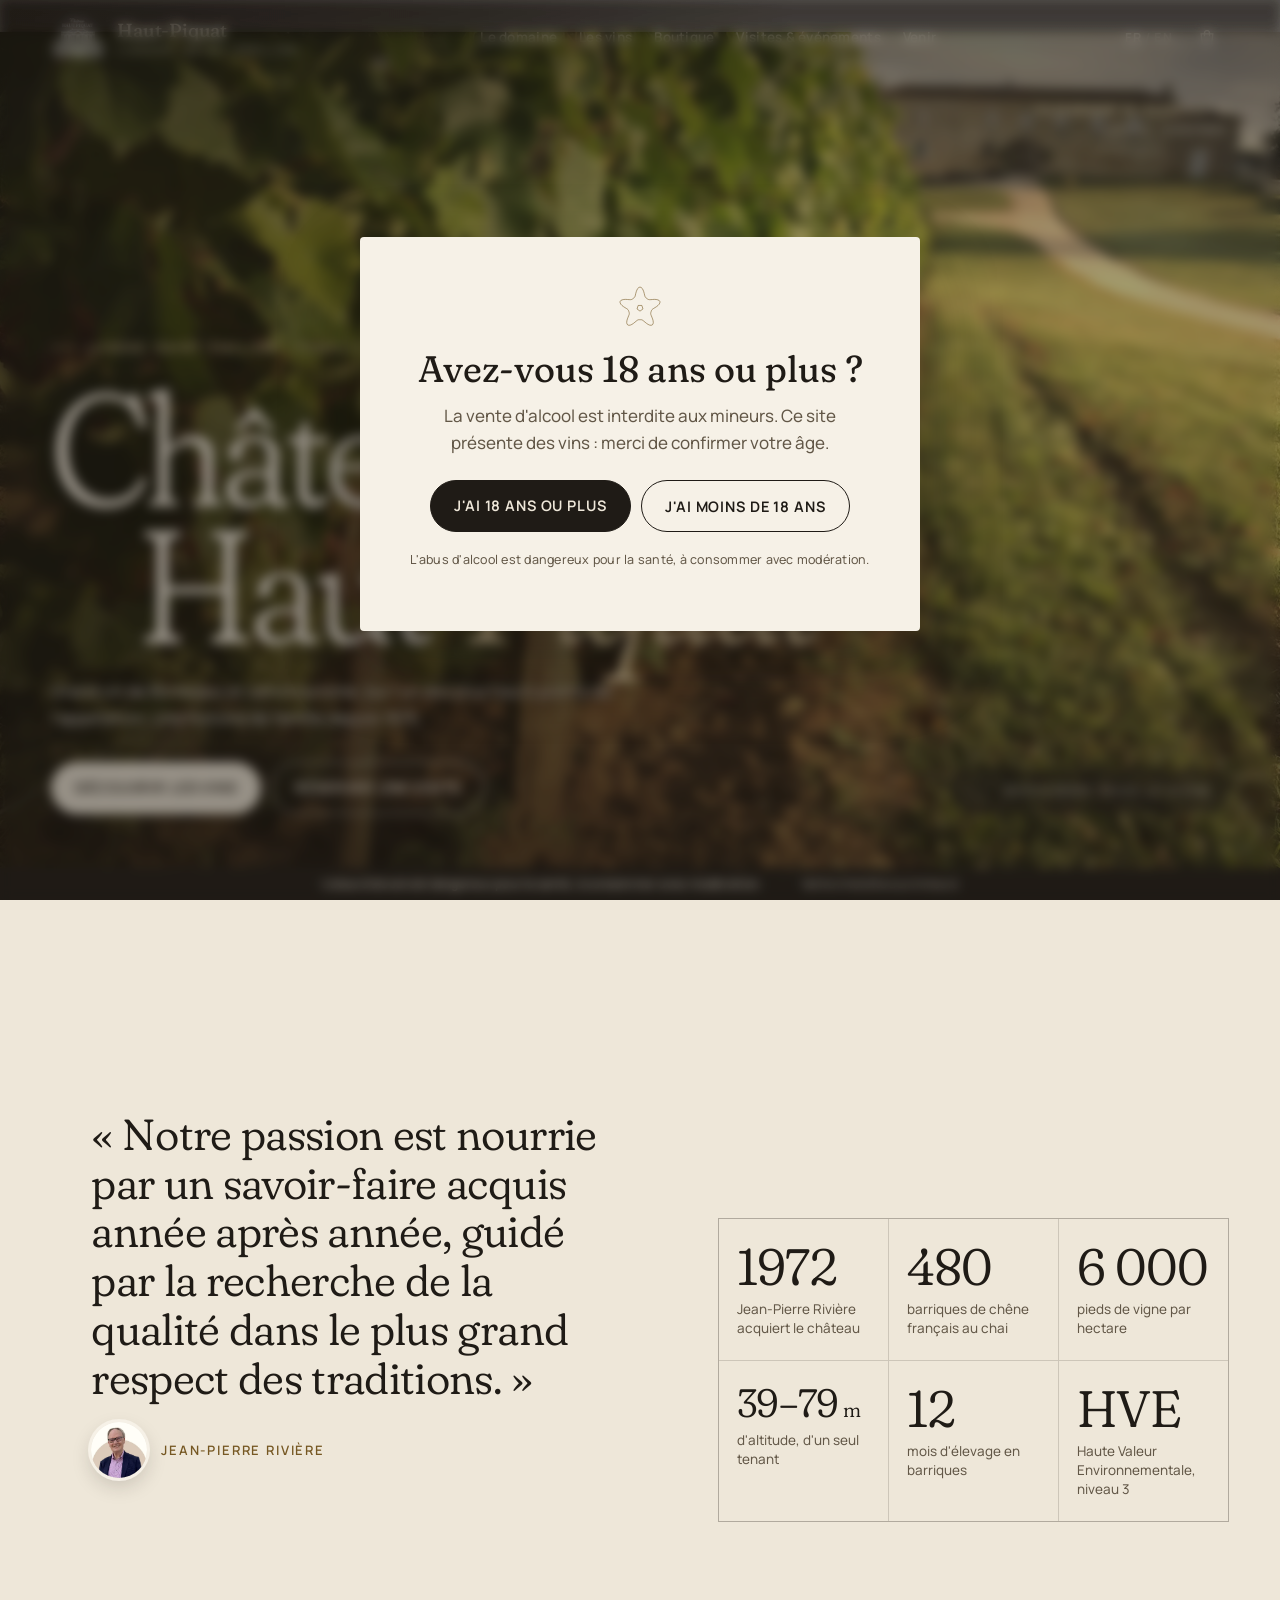
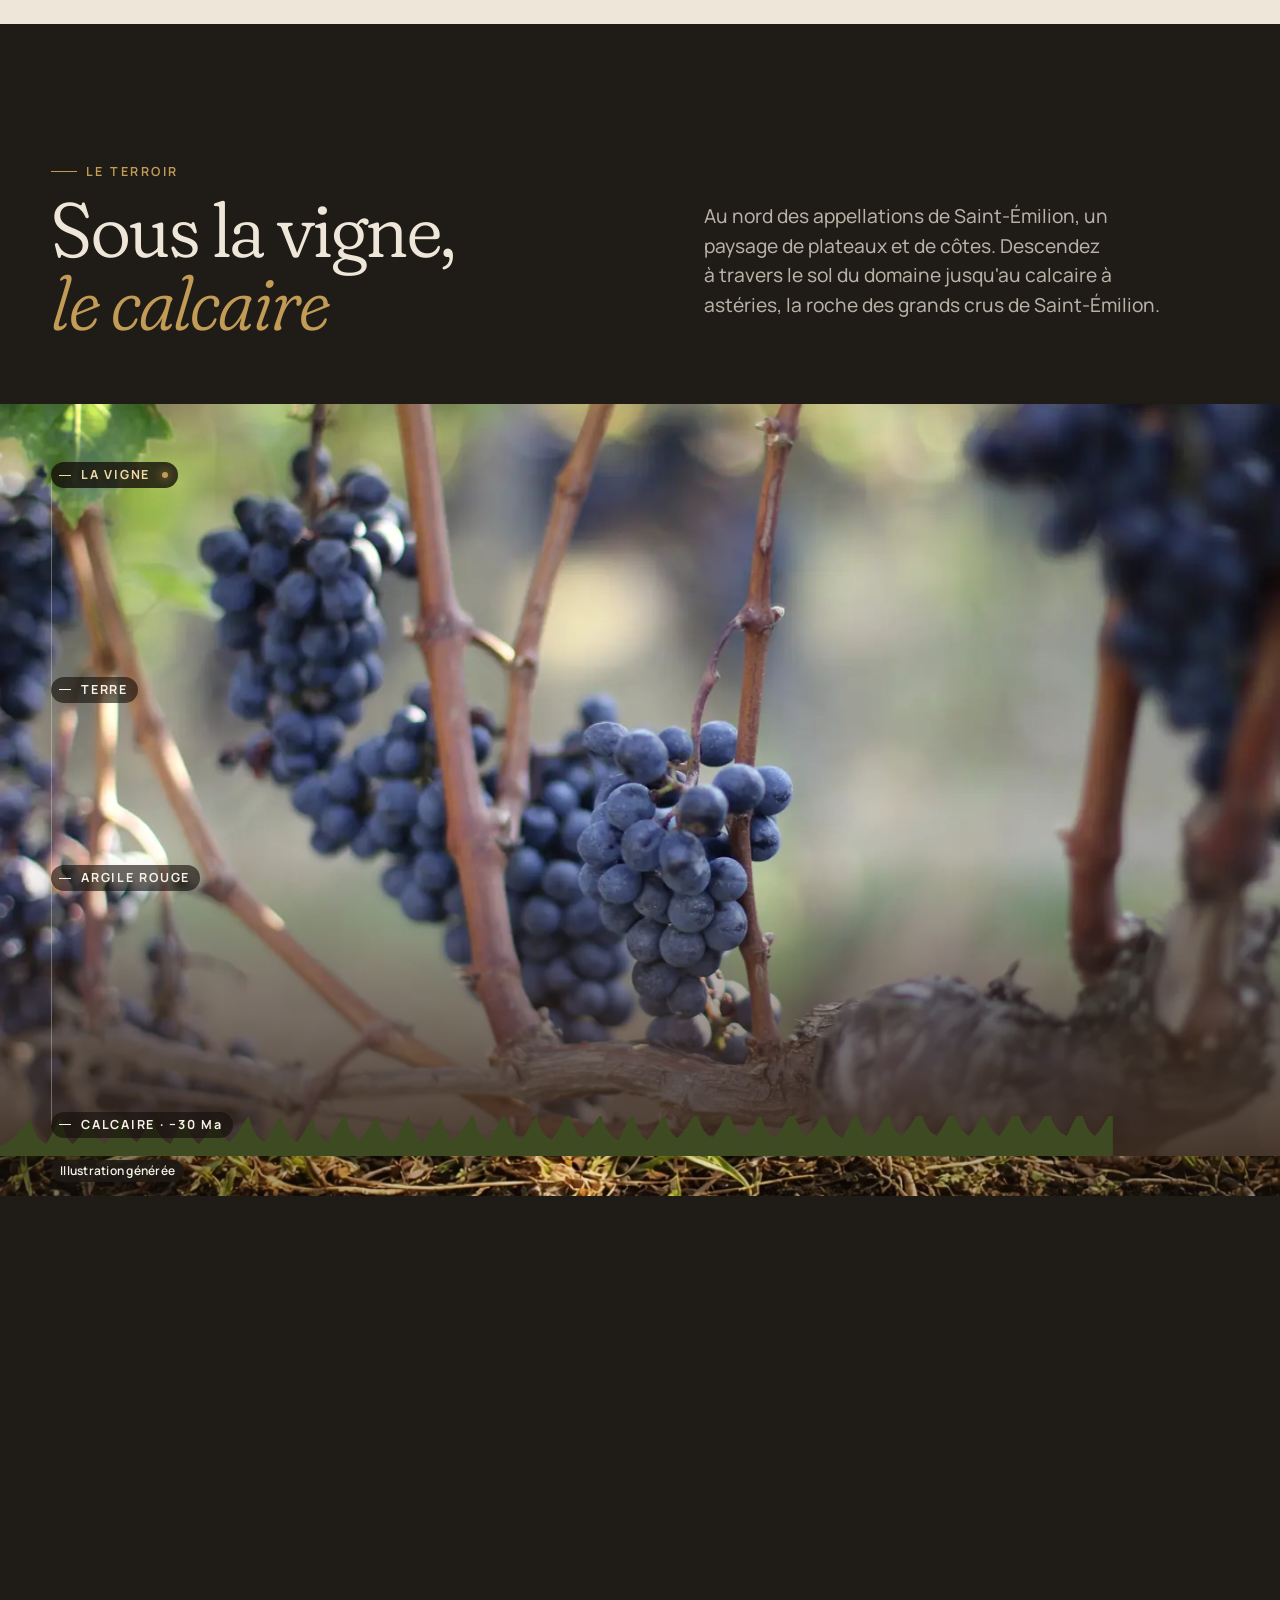
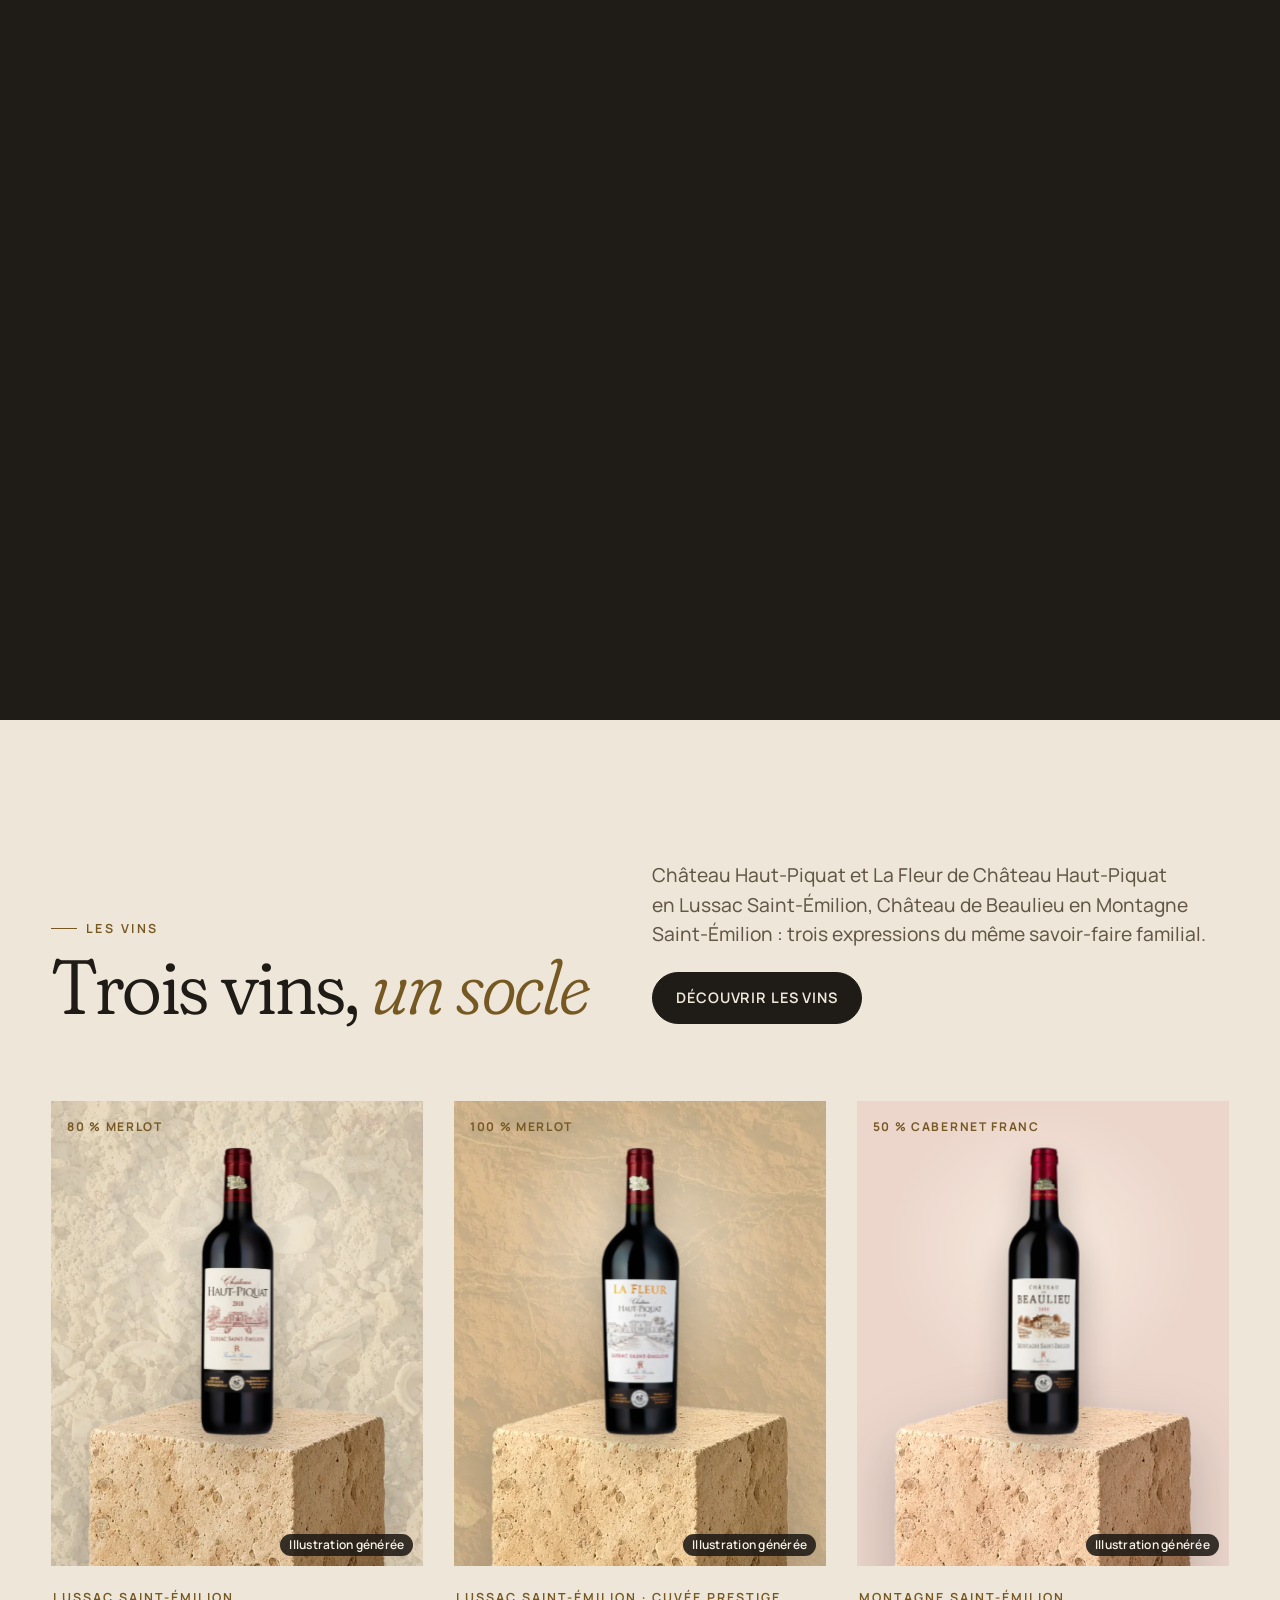
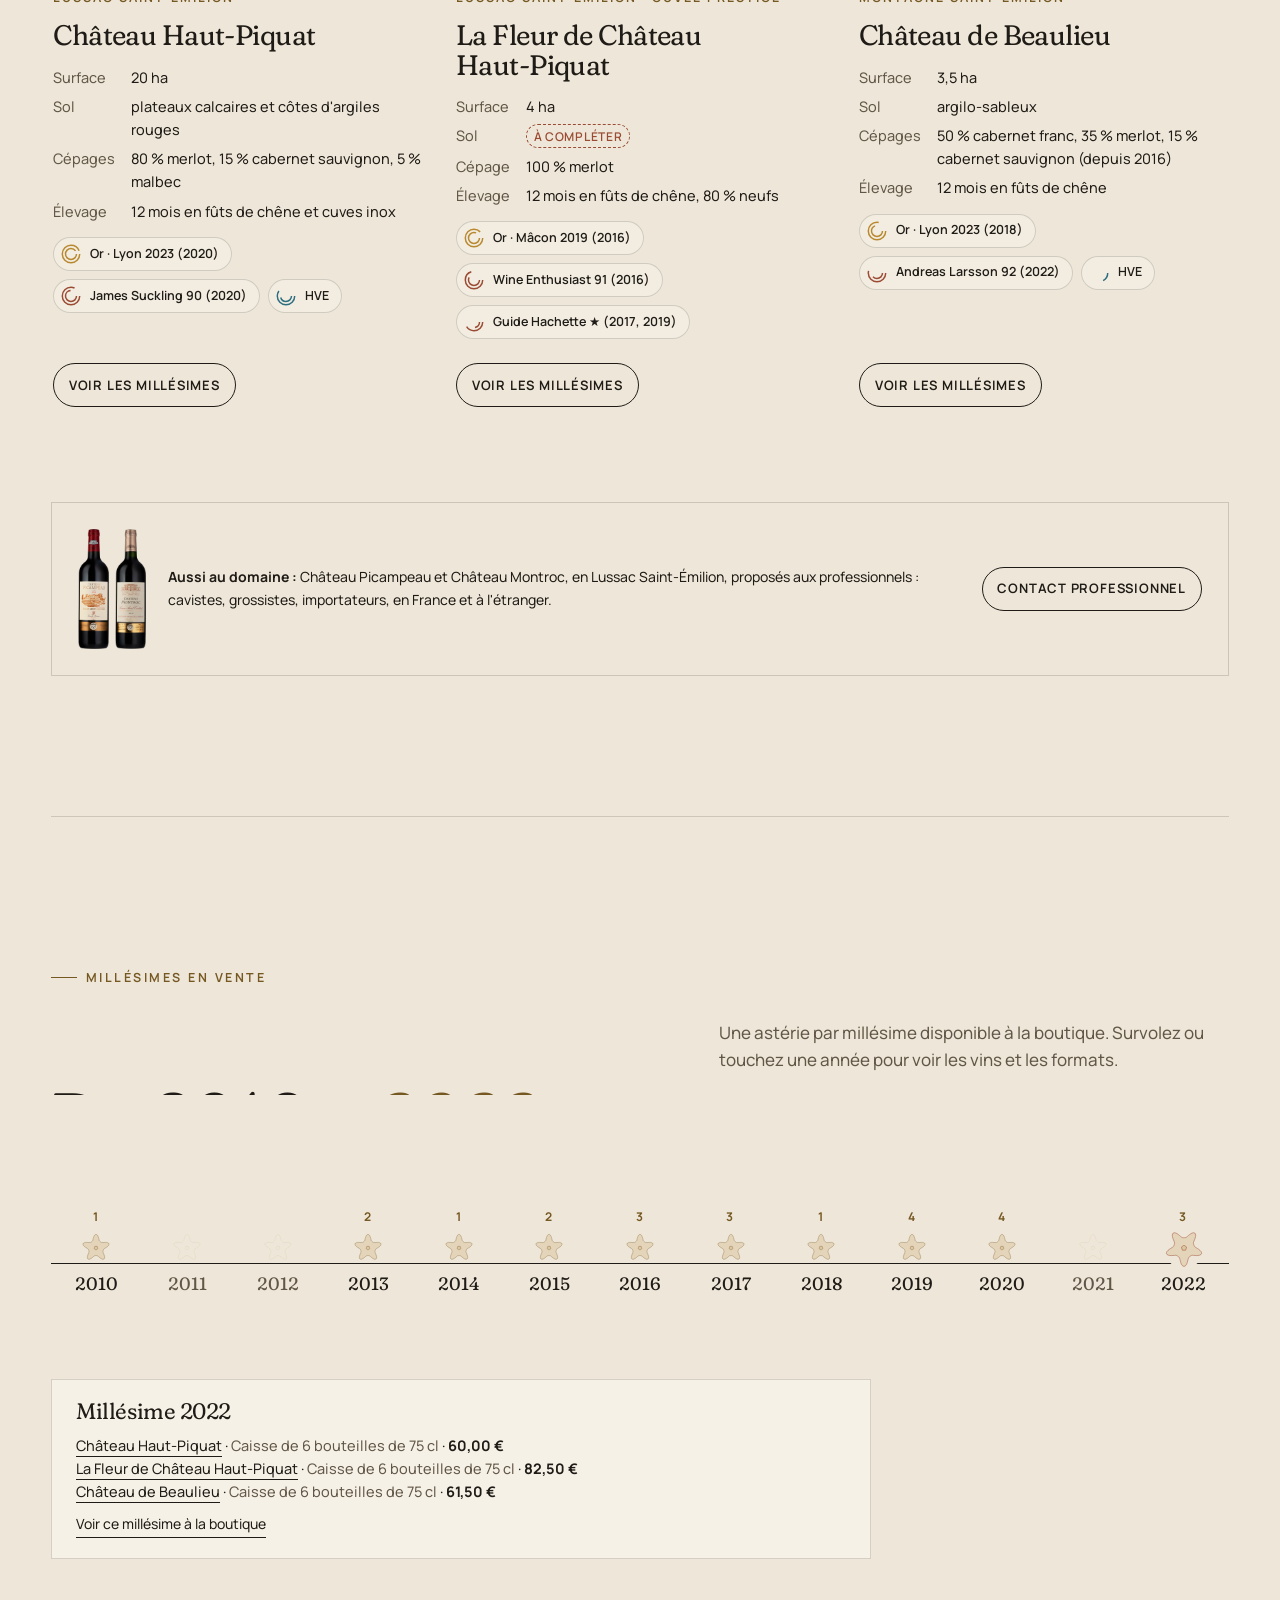
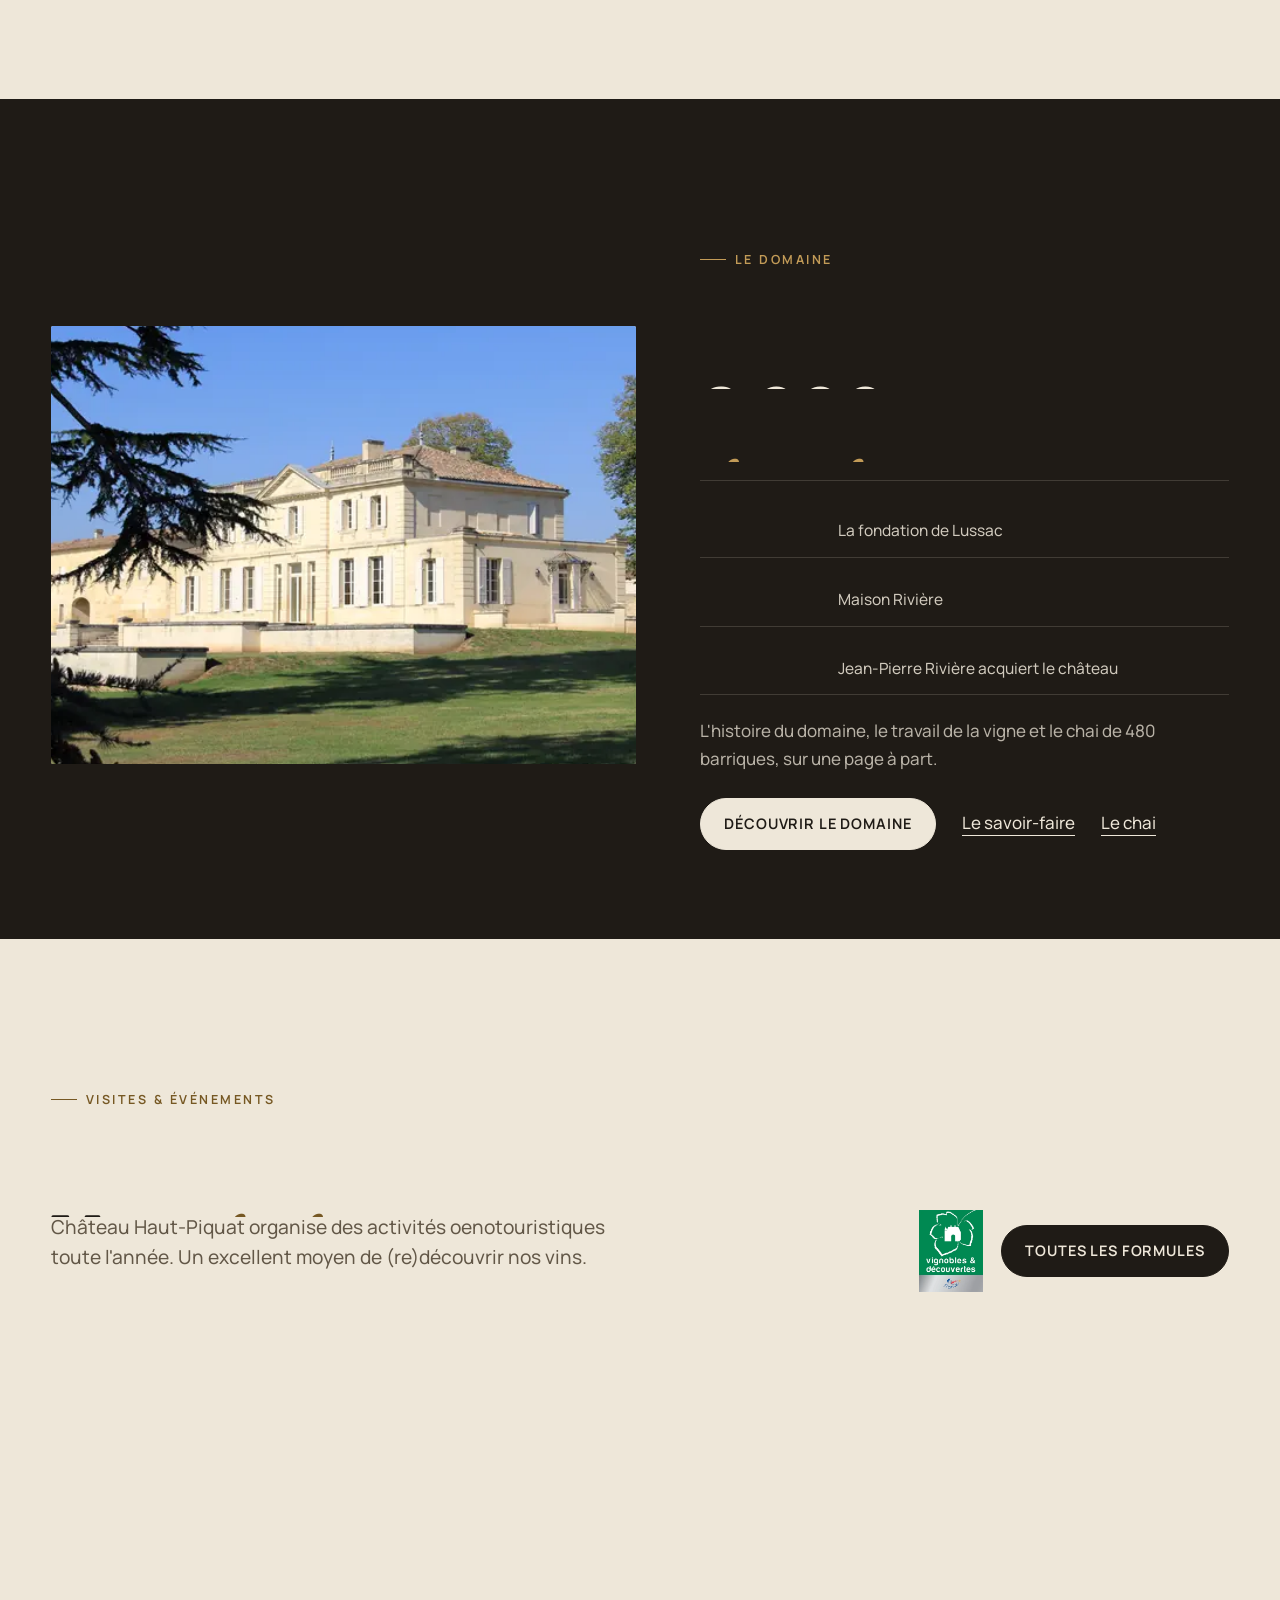
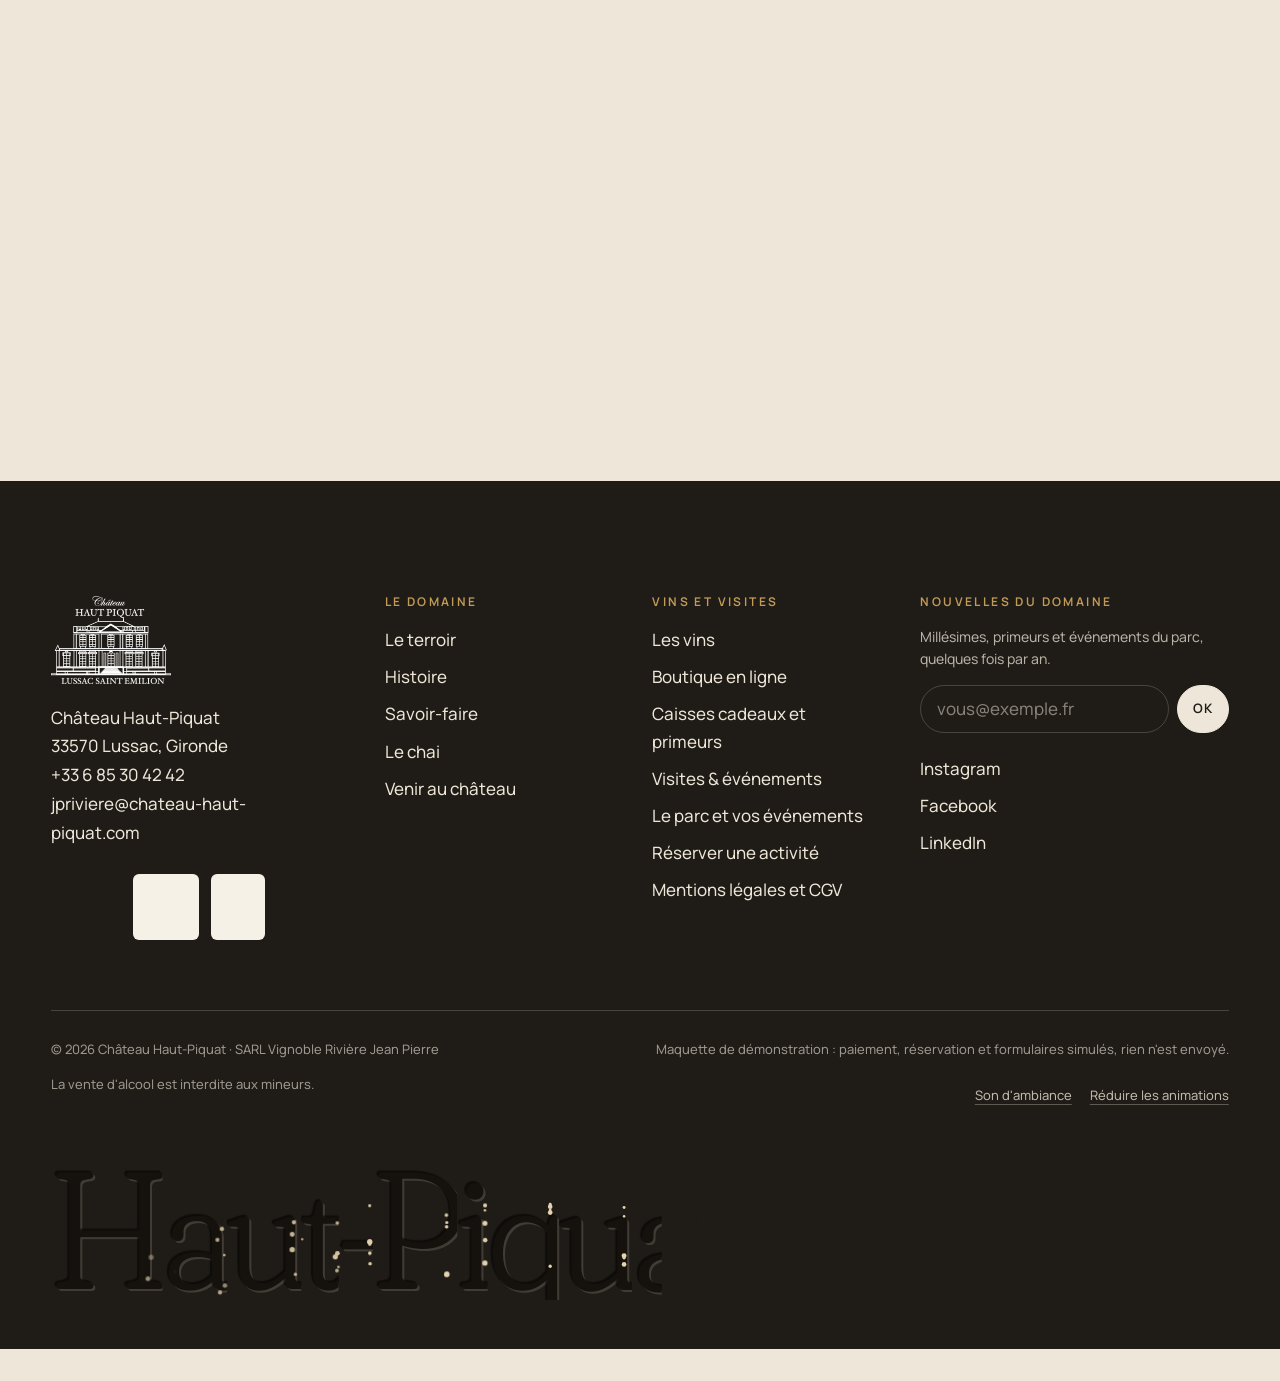
==== commit c30871bb: "Maquette v17 caisse bois grands formats et nom grave" ====
--- a/index.html
+++ b/index.html
@@ -26,8 +26,8 @@
 <link rel="preload" href="assets/fonts/fraunces-latin-full-italic.woff2" as="font" type="font/woff2" crossorigin>
 <link rel="preload" href="assets/fonts/manrope-latin-wght-normal.woff2" as="font" type="font/woff2" crossorigin>
 <link rel="preload" as="image" href="assets/img/photos/vigne-chateau-matin-1920.webp" imagesrcset="assets/img/photos/vigne-chateau-matin-640.webp 640w, assets/img/photos/vigne-chateau-matin-1024.webp 1024w, assets/img/photos/vigne-chateau-matin-1440.webp 1440w, assets/img/photos/vigne-chateau-matin-1920.webp 1920w, assets/img/photos/vigne-chateau-matin-2560.webp 2560w" imagesizes="100vw" fetchpriority="high">
-<link rel="stylesheet" href="assets/css/style.css?v=16">
-<link rel="modulepreload" href="assets/js/main.js?v=16">
+<link rel="stylesheet" href="assets/css/style.css?v=17">
+<link rel="modulepreload" href="assets/js/main.js?v=17">
 <script>(function(d){var h=d.documentElement;h.className=h.className.replace('no-js','js');try{var s=localStorage;var l=s.getItem('ahp-lang');if(l==='en'){h.lang='en';}if(matchMedia('(prefers-reduced-motion: reduce)').matches||s.getItem('ahp-calm')==='1'){h.classList.add('calm');}if(s.getItem('ahp-age')==='ok'){h.classList.add('age-ok');}if(sessionStorage.getItem('ahp-trans')==='1'){h.classList.add('trans-in');}}catch(e){}setTimeout(function(){if(!window.__ahpReady){h.classList.add('calm');h.classList.remove('trans-in');}},4500);})(document);</script>
 <script type="application/ld+json">{"@context": "https://schema.org", "@type": "Winery", "name": "Château Haut-Piquat", "url": "https://chateau-haut-piquat-maquette.vercel.app/", "image": "https://chateau-haut-piquat-maquette.vercel.app/assets/img/og/og-accueil.jpg", "telephone": "+33 6 85 30 42 42", "email": "jpriviere@chateau-haut-piquat.com", "address": {"@type": "PostalAddress", "addressLocality": "Lussac", "postalCode": "33570", "addressRegion": "Gironde", "addressCountry": "FR"}, "geo": {"@type": "GeoCoordinates", "latitude": 44.948468, "longitude": -0.10066}}</script>
 </head>
@@ -349,7 +349,7 @@
       <span><span lang="fr">La vente d'alcool est interdite aux mineurs.</span><span lang="en">The sale of alcohol to minors is prohibited.</span></span>
       <span class="ftr__tools"><button class="ftr__tool" type="button" data-sound aria-pressed="false"><span lang="fr">Son d'ambiance</span><span lang="en">Ambient sound</span></button><button class="ftr__tool" type="button" data-calm-toggle><span lang="fr">Réduire les animations</span><span lang="en">Reduce motion</span></button></span>
     </div>
-    <div class="ftr__big" aria-hidden="true">Haut-Piquat</div>
+    <div class="ftr__big" aria-hidden="true" data-carve><span class="ch">H</span><span class="ch">a</span><span class="ch">u</span><span class="ch">t</span><span class="ch">-</span><span class="ch">P</span><span class="ch">i</span><span class="ch">q</span><span class="ch">u</span><span class="ch">a</span><span class="ch">t</span></div>
   </div>
 </footer>
 <div class="legal" data-legal role="note"><b><span lang="fr">L'abus d'alcool est dangereux pour la santé, à consommer avec modération.</span><span lang="en">Alcohol abuse is dangerous for your health; drink in moderation.</span></b><span class="sep" aria-hidden="true">·</span><span><span lang="fr">Vente interdite aux mineurs</span><span lang="en">No sale to minors</span></span></div>
@@ -387,6 +387,6 @@
 <script src="assets/vendor/gsap/DrawSVGPlugin.min.js" defer></script>
 <script src="assets/vendor/gsap/CustomEase.min.js" defer></script>
 <script src="assets/vendor/gsap/Flip.min.js" defer></script>
-<script type="module" src="assets/js/main.js?v=16"></script>
+<script type="module" src="assets/js/main.js?v=17"></script>
 </body>
 </html>
--- a/assets/css/style.css
+++ b/assets/css/style.css
@@ -1574,3 +1574,50 @@
 .coupe__gauge .tick.is-on { color: #F0D9A8; background: rgba(20, 15, 10, .8); }
 .gen-tag { background: rgba(31, 27, 22, .88); }
 @media (max-width: 899px) { .vhero__trio > .gen-tag { bottom: 4px; } }
+
+/* ============ v17 · caisse bois, grands formats, gravure ============ */
+/* Caisse bois vue de dessus (tiroir du panier et fenêtre d'ajout) */
+.crate { display: grid; gap: 10px; }
+.crate__box { position: relative; width: 100%; max-width: 300px; margin-inline: auto; }
+.crate__box svg { display: block; width: 100%; height: auto; overflow: visible; filter: drop-shadow(0 14px 18px rgba(60, 35, 15, .28)); }
+.crate__hole { fill: rgba(0, 0, 0, .2); stroke: rgba(246, 231, 200, .38); stroke-width: 1.4; stroke-dasharray: 4 4; }
+.crate__cap { opacity: 0; }
+.crate__stamp { position: absolute; left: 50%; top: 50%; translate: -50% -50%; padding: 6px 14px; border: 2px solid #5A3317; outline: 1px solid #5A3317; outline-offset: 3px; border-radius: 4px; background: rgba(240, 220, 182, .92); color: #4A2A12; font: 800 13px/1.2 var(--sans); letter-spacing: .2em; text-transform: uppercase; white-space: nowrap; opacity: 0; visibility: hidden; transform: rotate(-8deg); pointer-events: none; }
+.crate.is-full .crate__stamp { opacity: 1; visibility: visible; }
+.crate__gauge { height: 6px; border-radius: 99px; background: rgba(31, 27, 22, .1); overflow: hidden; }
+.crate__gauge i { display: block; height: 100%; background: linear-gradient(90deg, #A97842, #C29B57); transform-origin: left; transform: scaleX(0); transition: transform .9s var(--ease); }
+.crate.is-full .crate__gauge i { background: linear-gradient(90deg, #6E8B3D, #8FA84F); }
+.crate__msg { margin: 0; font-size: 13.5px; text-align: center; color: var(--encre-2); }
+:is(html.calm, html.no-js) .crate__gauge i { transition: none; }
+/* fenêtre qui s'ouvre sous l'icône du panier après un ajout */
+.cfly { position: fixed; z-index: 66; top: calc(var(--hdr-h) + 10px); right: var(--gutter); width: min(340px, calc(100vw - 2 * var(--gutter))); padding: 16px 16px 14px; display: grid; gap: 12px; background: var(--papier); color: var(--encre); border: 1px solid var(--line); border-radius: 10px; box-shadow: 0 24px 60px -20px rgba(31, 27, 22, .45); opacity: 0; visibility: hidden; transform: translateY(-10px); transition: opacity .35s, transform .45s var(--ease), visibility 0s .45s; }
+.cfly.is-on { opacity: 1; visibility: visible; transform: none; transition: opacity .3s, transform .45s var(--ease); }
+.cfly__title { margin: 0; padding-right: 30px; font-size: 14px; line-height: 1.35; }
+.cfly .crate__box { max-width: 230px; }
+.cfly__actions { display: flex; align-items: center; justify-content: center; }
+.cfly__close { position: absolute; top: 4px; right: 4px; width: 44px; height: 44px; border: 0; background: none; font-size: 22px; line-height: 1; color: var(--encre-2); cursor: pointer; }
+@media (max-width: 599px) { .cfly { left: var(--gutter); right: var(--gutter); width: auto; } .cfly .crate__box { max-width: 190px; } }
+.crate--drawer .crate__box { max-width: 200px; }
+.crate--drawer { gap: 8px; }
+/* Grands formats : bouteille éclairée, trait de niveau et équivalence en bouteilles de 75 cl */
+.fstage { position: relative; }
+.fstage img { display: block; }
+.fstage__spot { position: absolute; inset: 0; pointer-events: none; }
+.fstage__line { position: absolute; left: 40%; width: 20%; top: 99%; height: 0; border-top: 2px solid #E9C98A; box-shadow: 0 0 12px rgba(233, 201, 138, .55); pointer-events: none; }
+.fstage__line::before, .fstage__line::after { content: ""; position: absolute; top: -7px; width: 2px; height: 12px; background: #E9C98A; }
+.fstage__line::before { left: 0; } .fstage__line::after { right: 0; }
+.fstage__chip { position: absolute; left: calc(100% + 8px); top: -14px; padding: 4px 10px; border-radius: 99px; background: rgba(20, 15, 10, .9); color: #F6F1E7; font: 650 12.5px/1.3 var(--sans); white-space: nowrap; }
+.fstage__line.is-left .fstage__chip { left: auto; right: calc(100% + 8px); }
+.formats__ruler > .is-shown { border-color: var(--ocre); box-shadow: inset 0 -3px 0 var(--ocre); }
+.fmeter { display: grid; justify-items: center; gap: 10px; margin-top: 18px; }
+.fmeter__row { width: min(100%, 300px); height: auto; overflow: visible; }
+.fmeter__out { fill: rgba(238, 231, 217, .06); stroke: rgba(238, 231, 217, .45); stroke-width: 1.2; }
+.fmeter__wine { fill: #7A1F38; }
+.fmeter__txt { margin: 0; min-height: 1.4em; font-size: 15px; text-align: center; color: rgba(238, 231, 217, .86); }
+.fmeter__txt b { color: #F0D9A8; font-weight: 650; }
+/* fond clair (si la section n'est pas sombre) */
+:not(.is-dark) > .wrap .fmeter__out { stroke: rgba(31, 27, 22, .4); fill: rgba(31, 27, 22, .04); }
+/* Pied de page : nom gravé dans la pierre sombre (creux foncé, arête claire en bas), lettres taillées une à une */
+.ftr__big { position: relative; overflow-x: clip; overflow-y: visible; color: #15120E; text-shadow: -2px -2px 1px rgba(0, 0, 0, .55), 2px 2px 0 rgba(238, 231, 217, .16), 0 0 1px rgba(238, 231, 217, .05); }
+.ftr__big .ch { display: inline-block; }
+.carve-dust { position: absolute; left: 0; top: 0; width: 4px; height: 4px; border-radius: 50%; background: #E4D3B0; pointer-events: none; }
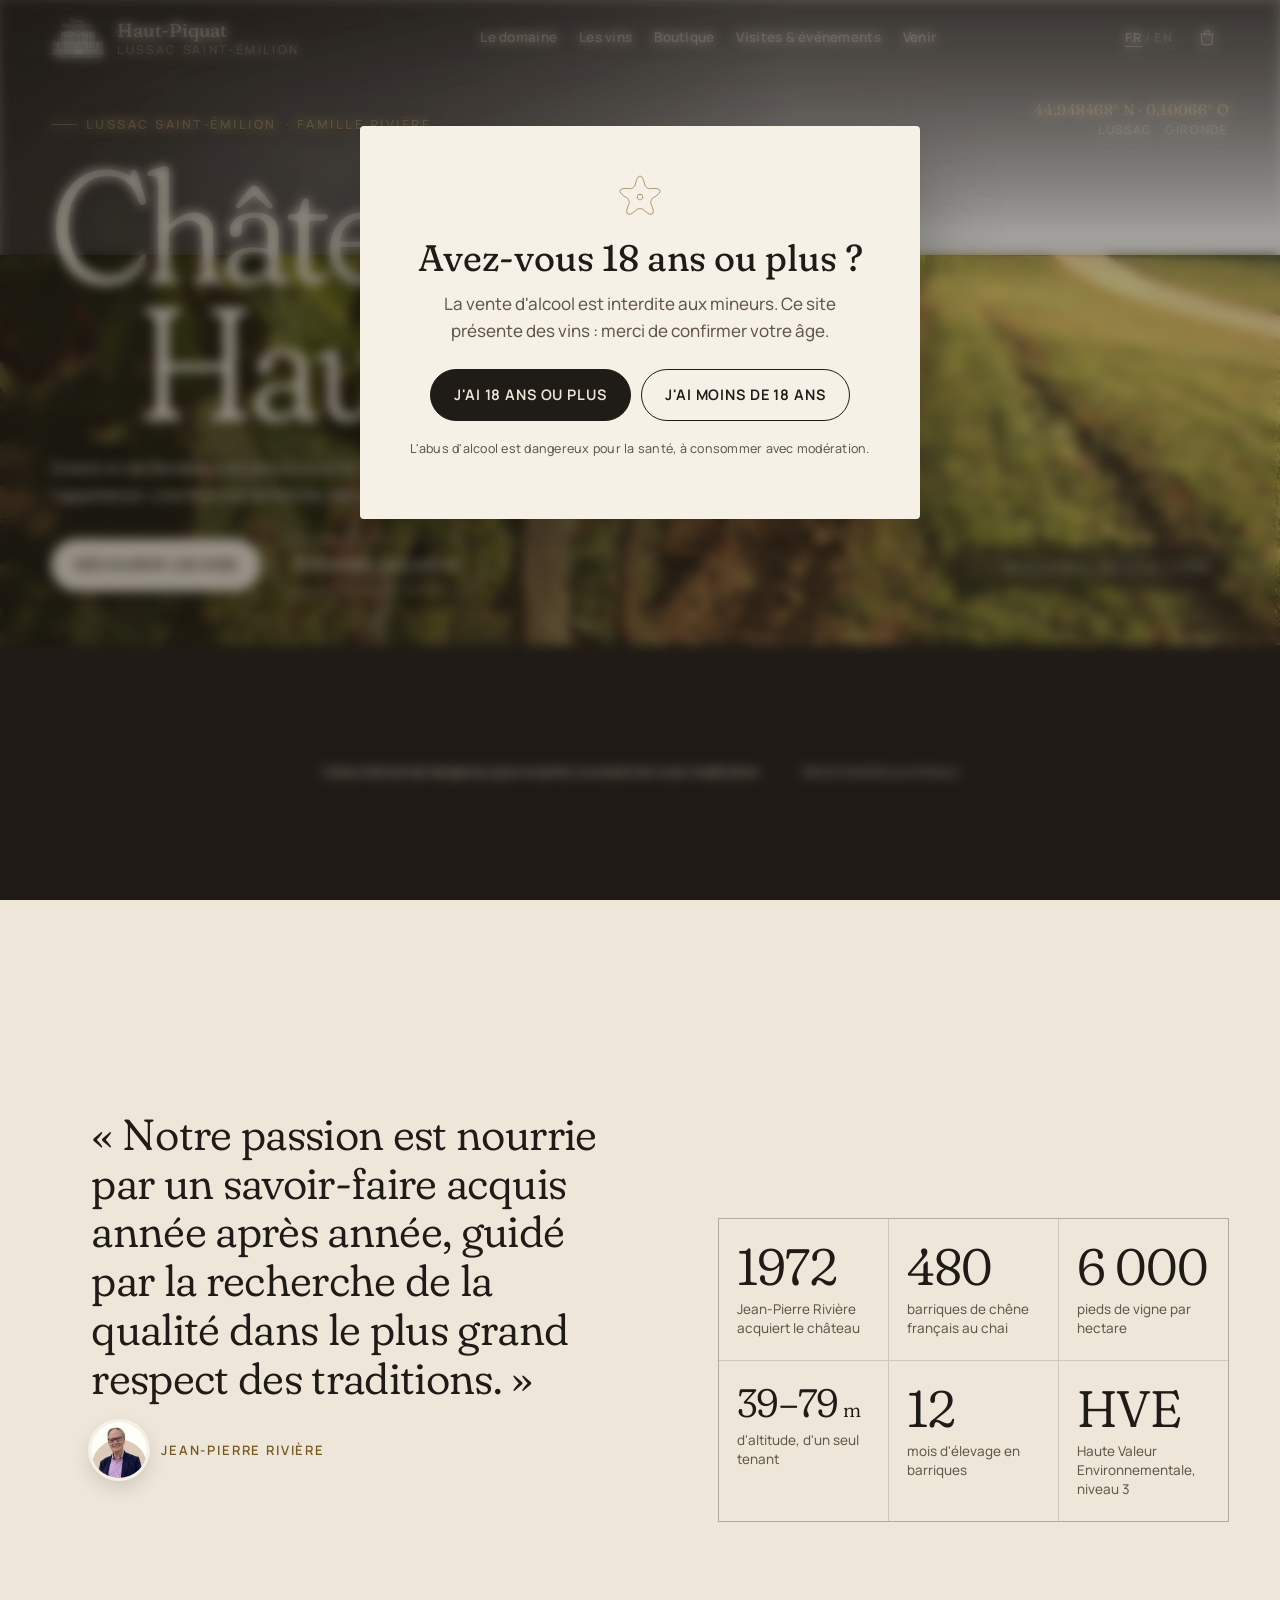
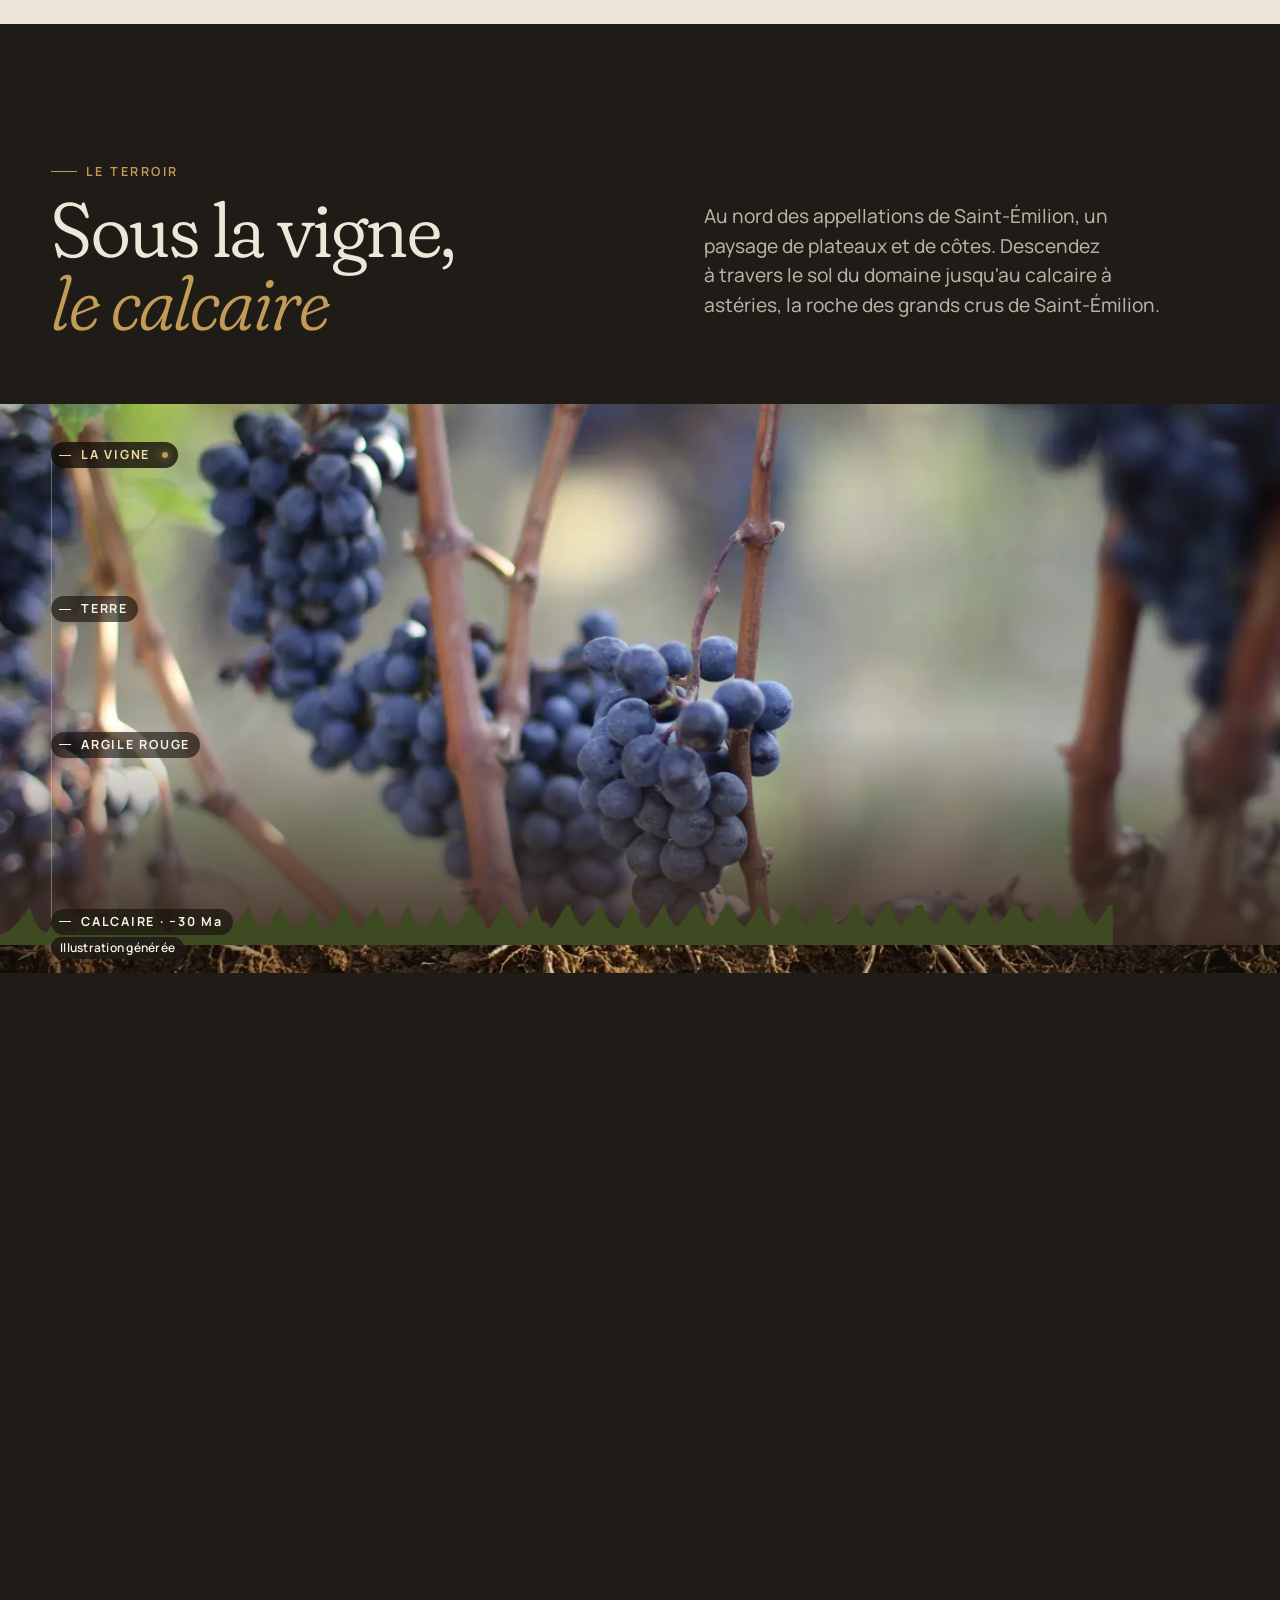
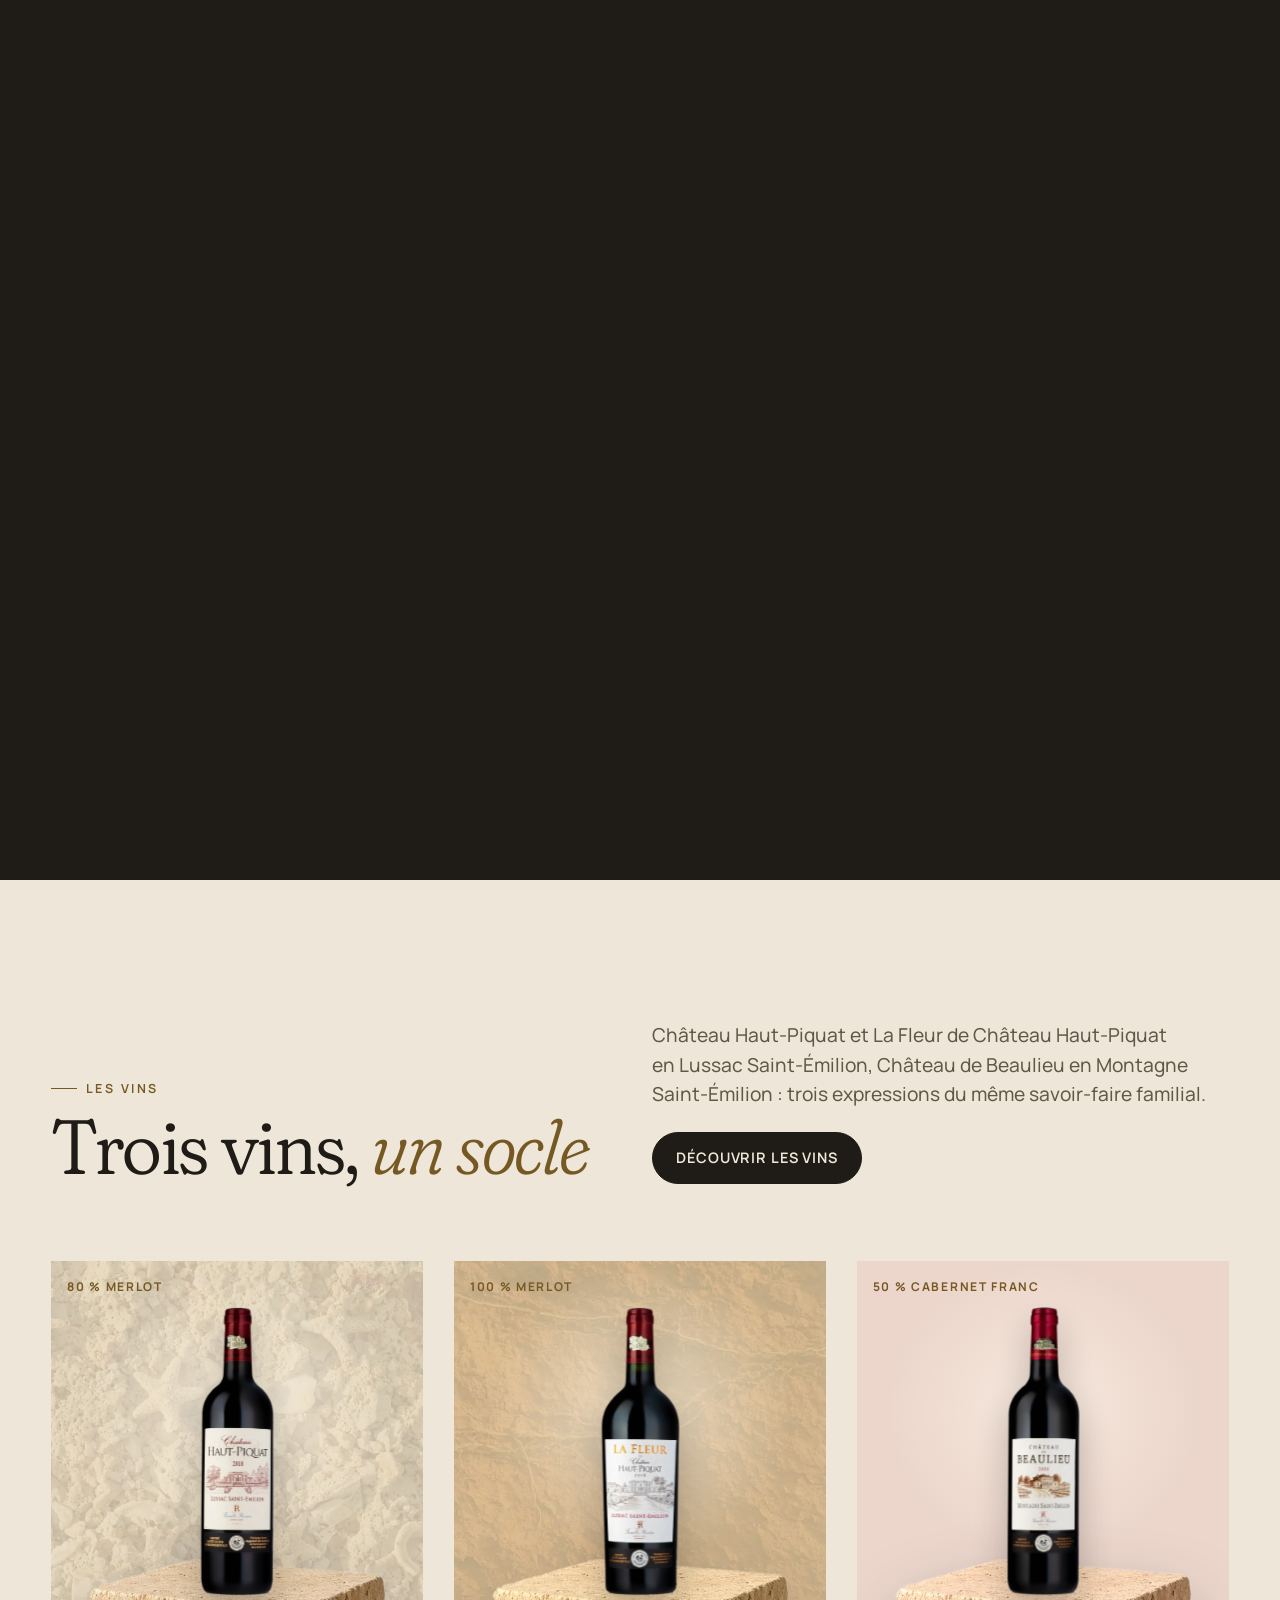
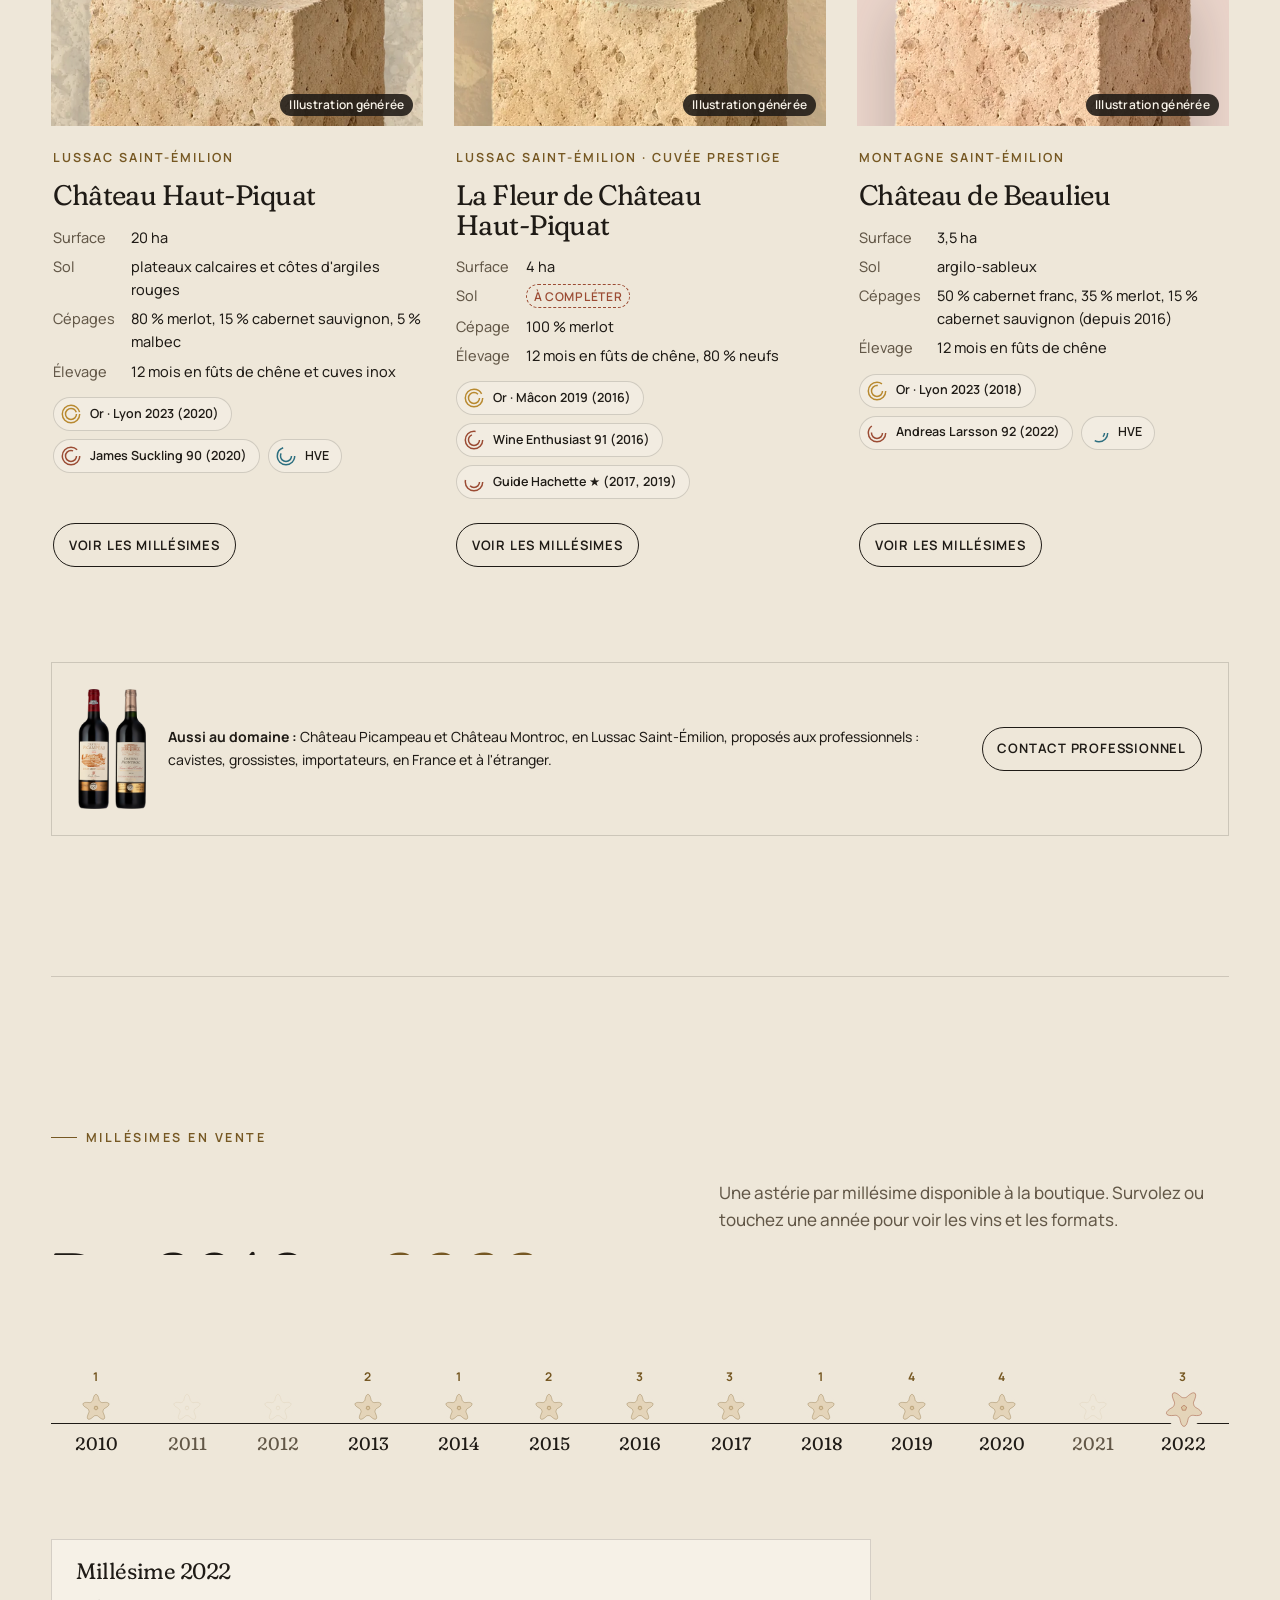
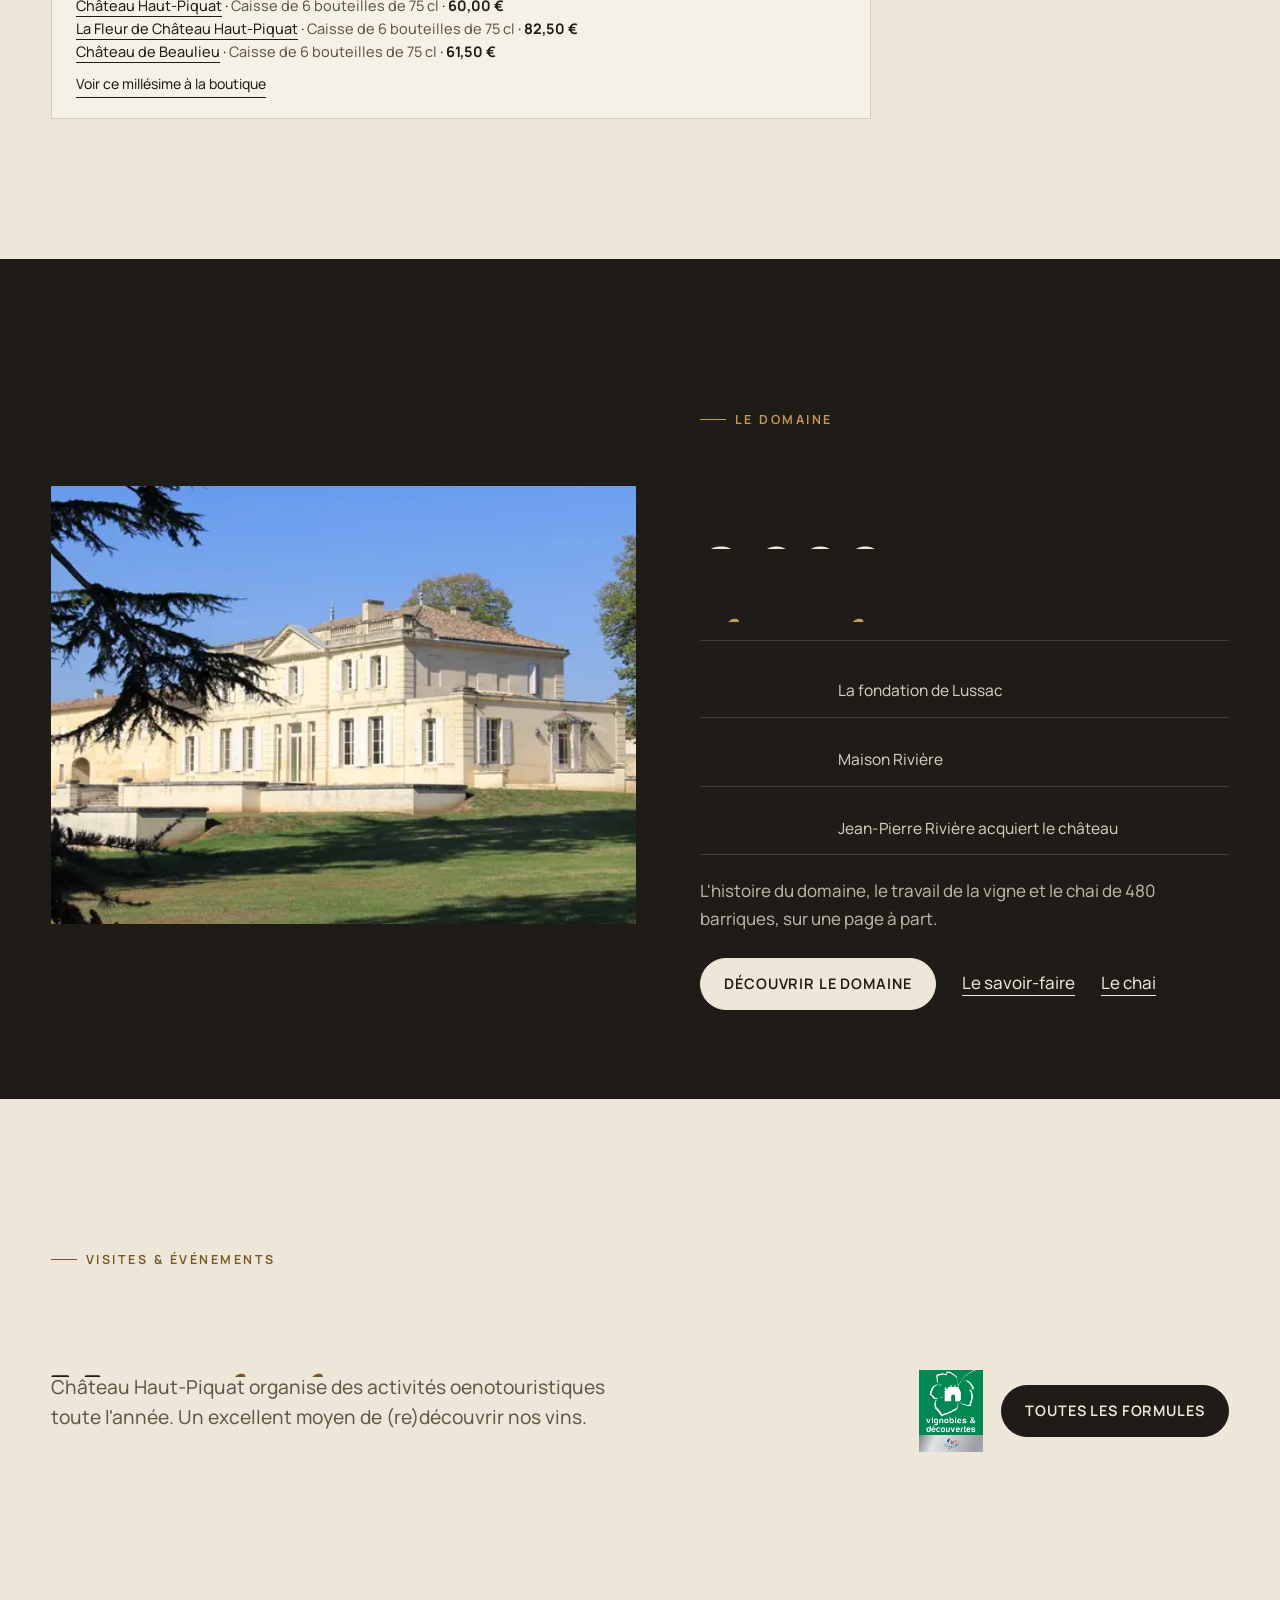
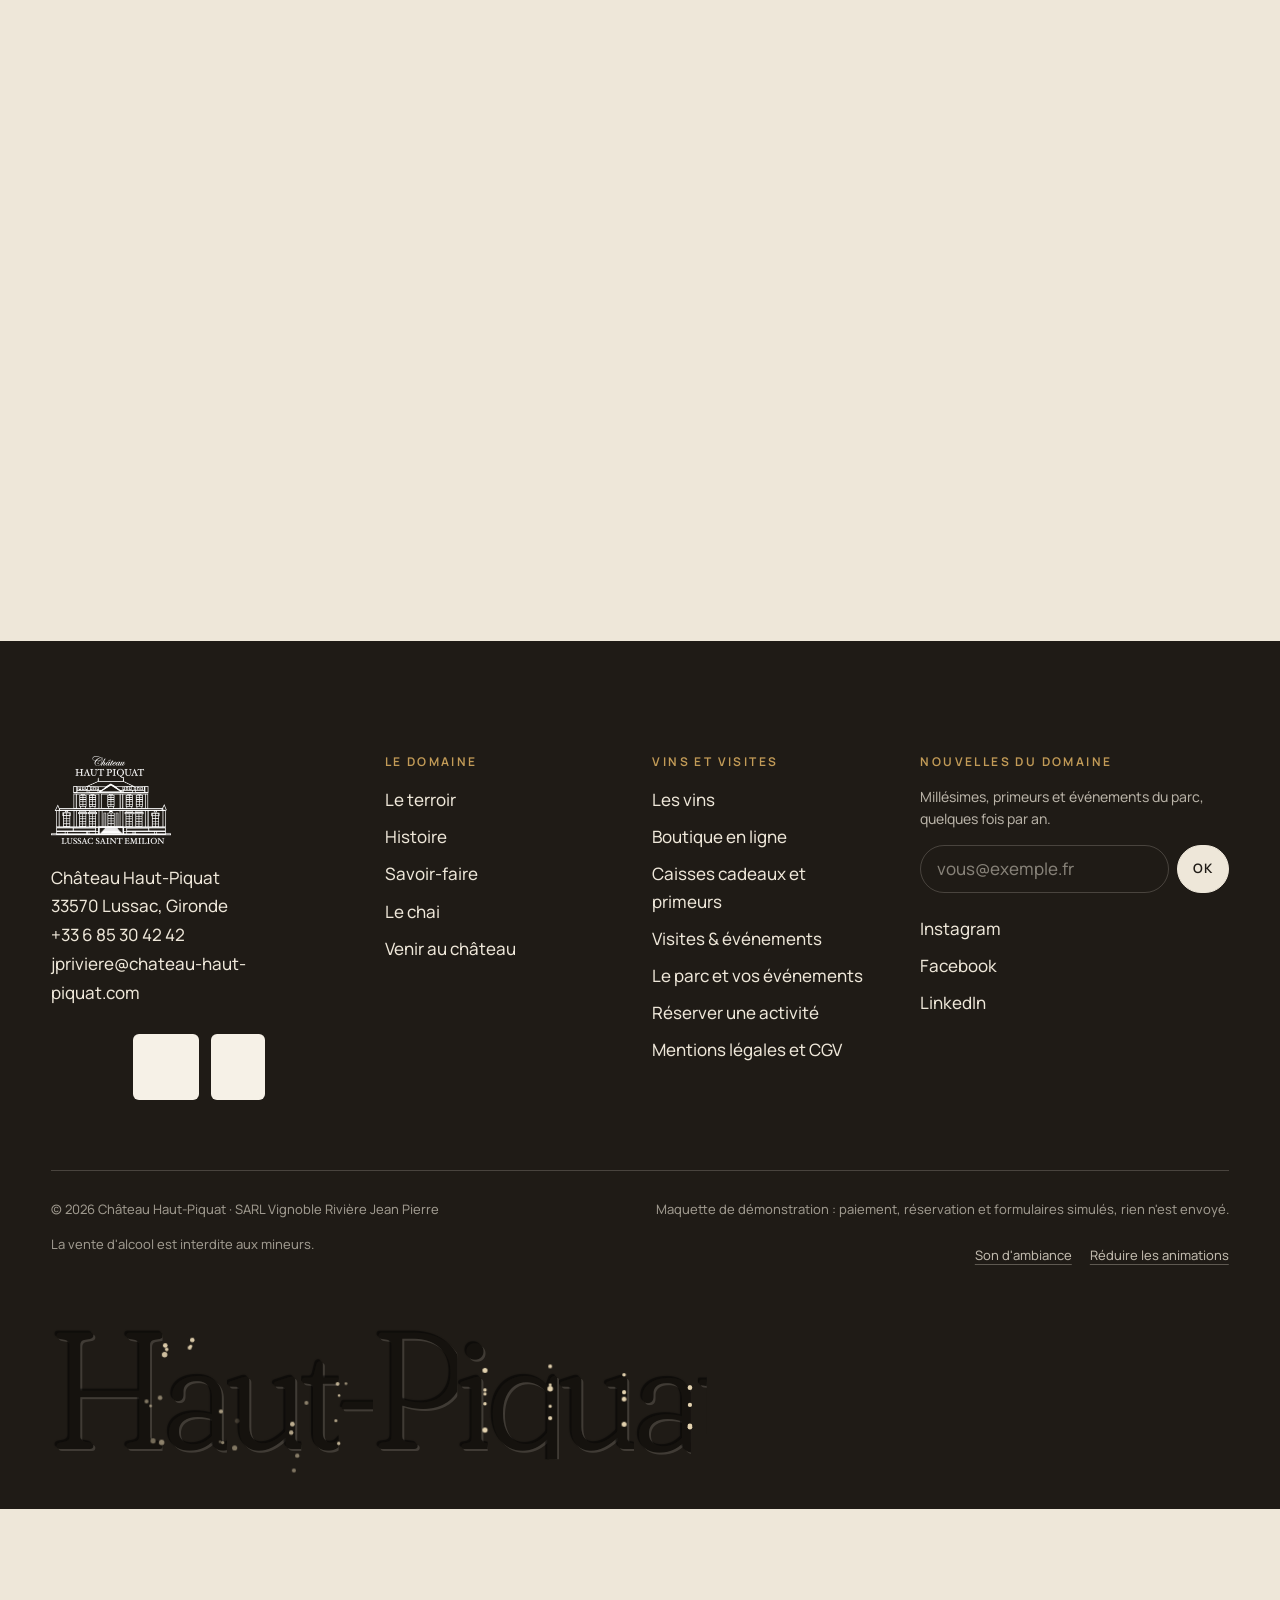
==== commit 7e7202df: "Maquette v18 panier plus large et caisse redessinee" ====
--- a/index.html
+++ b/index.html
@@ -26,8 +26,8 @@
 <link rel="preload" href="assets/fonts/fraunces-latin-full-italic.woff2" as="font" type="font/woff2" crossorigin>
 <link rel="preload" href="assets/fonts/manrope-latin-wght-normal.woff2" as="font" type="font/woff2" crossorigin>
 <link rel="preload" as="image" href="assets/img/photos/vigne-chateau-matin-1920.webp" imagesrcset="assets/img/photos/vigne-chateau-matin-640.webp 640w, assets/img/photos/vigne-chateau-matin-1024.webp 1024w, assets/img/photos/vigne-chateau-matin-1440.webp 1440w, assets/img/photos/vigne-chateau-matin-1920.webp 1920w, assets/img/photos/vigne-chateau-matin-2560.webp 2560w" imagesizes="100vw" fetchpriority="high">
-<link rel="stylesheet" href="assets/css/style.css?v=17">
-<link rel="modulepreload" href="assets/js/main.js?v=17">
+<link rel="stylesheet" href="assets/css/style.css?v=18">
+<link rel="modulepreload" href="assets/js/main.js?v=18">
 <script>(function(d){var h=d.documentElement;h.className=h.className.replace('no-js','js');try{var s=localStorage;var l=s.getItem('ahp-lang');if(l==='en'){h.lang='en';}if(matchMedia('(prefers-reduced-motion: reduce)').matches||s.getItem('ahp-calm')==='1'){h.classList.add('calm');}if(s.getItem('ahp-age')==='ok'){h.classList.add('age-ok');}if(sessionStorage.getItem('ahp-trans')==='1'){h.classList.add('trans-in');}}catch(e){}setTimeout(function(){if(!window.__ahpReady){h.classList.add('calm');h.classList.remove('trans-in');}},4500);})(document);</script>
 <script type="application/ld+json">{"@context": "https://schema.org", "@type": "Winery", "name": "Château Haut-Piquat", "url": "https://chateau-haut-piquat-maquette.vercel.app/", "image": "https://chateau-haut-piquat-maquette.vercel.app/assets/img/og/og-accueil.jpg", "telephone": "+33 6 85 30 42 42", "email": "jpriviere@chateau-haut-piquat.com", "address": {"@type": "PostalAddress", "addressLocality": "Lussac", "postalCode": "33570", "addressRegion": "Gironde", "addressCountry": "FR"}, "geo": {"@type": "GeoCoordinates", "latitude": 44.948468, "longitude": -0.10066}}</script>
 </head>
@@ -355,7 +355,8 @@
 <div class="legal" data-legal role="note"><b><span lang="fr">L'abus d'alcool est dangereux pour la santé, à consommer avec modération.</span><span lang="en">Alcohol abuse is dangerous for your health; drink in moderation.</span></b><span class="sep" aria-hidden="true">·</span><span><span lang="fr">Vente interdite aux mineurs</span><span lang="en">No sale to minors</span></span></div>
 <div class="cart-ov" data-cart-ov></div>
 <aside class="cart" data-cart aria-label="Panier" data-aria-en="Cart" aria-hidden="true" inert>
-  <div class="cart__head"><h2><span lang="fr">Votre panier</span><span lang="en">Your cart</span></h2><button class="tool" type="button" data-cart-close aria-label="Fermer le panier" data-aria-en="Close cart"><svg><use href="#i-close"/></svg></button></div>
+  <div class="cart__head"><div><h2><span lang="fr">Votre panier</span><span lang="en">Your cart</span></h2><p class="cart__sum" data-cart-sum></p></div><button class="tool" type="button" data-cart-close aria-label="Fermer le panier" data-aria-en="Close cart"><svg><use href="#i-close"/></svg></button></div>
+  <div class="cart__ship" data-cart-ship></div>
   <div class="cart__body" data-cart-body data-native-scroll></div>
   <div class="cart__foot" data-cart-foot></div>
 </aside>
@@ -387,6 +388,6 @@
 <script src="assets/vendor/gsap/DrawSVGPlugin.min.js" defer></script>
 <script src="assets/vendor/gsap/CustomEase.min.js" defer></script>
 <script src="assets/vendor/gsap/Flip.min.js" defer></script>
-<script type="module" src="assets/js/main.js?v=17"></script>
+<script type="module" src="assets/js/main.js?v=18"></script>
 </body>
 </html>
--- a/assets/css/style.css
+++ b/assets/css/style.css
@@ -1621,3 +1621,83 @@
 .ftr__big { position: relative; overflow-x: clip; overflow-y: visible; color: #15120E; text-shadow: -2px -2px 1px rgba(0, 0, 0, .55), 2px 2px 0 rgba(238, 231, 217, .16), 0 0 1px rgba(238, 231, 217, .05); }
 .ftr__big .ch { display: inline-block; }
 .carve-dust { position: absolute; left: 0; top: 0; width: 4px; height: 4px; border-radius: 50%; background: #E4D3B0; pointer-events: none; }
+
+/* ============ v18 · tiroir du panier plus large et mieux organisé ============ */
+.cart { width: min(600px, 100vw); }
+.cart__head { padding: 16px 24px; }
+.cart__head h2 { font-size: 1.6rem; line-height: 1.1; }
+.cart__sum { margin: 4px 0 0; font-size: 13px; color: var(--encre-3); min-height: 1em; }
+/* caisse et port offert : un bandeau compact sous le titre */
+.cart__ship:empty { display: none; }
+.cart__ship { padding: 14px 24px; background: var(--calcaire); border-bottom: 1px solid var(--line); }
+.crate--drawer { grid-template-columns: 132px minmax(0, 1fr); grid-template-rows: auto auto; column-gap: 20px; row-gap: 8px; align-items: center; }
+.crate--drawer .crate__box { grid-row: 1 / 3; max-width: none; width: 132px; margin: 0; }
+.crate--drawer .crate__box svg { filter: drop-shadow(0 8px 10px rgba(60, 35, 15, .25)); }
+.crate--drawer .crate__stamp { font-size: 10px; padding: 4px 8px; letter-spacing: .14em; outline-offset: 2px; }
+.crate--drawer .crate__msg { grid-column: 2; grid-row: 1; align-self: end; text-align: left; font-size: 14px; }
+.crate--drawer .crate__gauge { grid-column: 2; grid-row: 2; align-self: start; }
+/* lignes compactes : vignette, nom et format, quantité, prix */
+.cart__body { padding: 4px 24px; }
+.cline { grid-template-columns: 56px minmax(0, 1fr) auto auto; grid-template-areas: "img info qty end"; gap: 6px 16px; padding: 14px 0; align-items: center; }
+.cline__img { grid-area: img; display: block; }
+.cline img { width: 56px; height: 74px; border-radius: 3px; }
+.cline__info { grid-area: info; min-width: 0; display: grid; gap: 2px; }
+.cline h3 { font: 600 14.5px/1.3 var(--sans); }
+.cline h3 a { text-decoration: none; }
+.cline h3 a:hover { text-decoration: underline; }
+.cline .sub { margin: 0; font-size: 12.5px; }
+.cline .qty { grid-area: qty; margin: 0; }
+.cline .qty button { width: 36px; height: 36px; font-size: 17px; }
+.cline__end { grid-area: end; display: grid; justify-items: end; gap: 0; min-width: 84px; }
+.cline .price { margin: 0; }
+.cline .rm, .cline label + .rm { display: inline-flex; align-items: center; margin: 0; padding: 0; min-height: 32px; font-size: 12.5px; }
+.cline label.cline__wood { display: inline-flex; margin: 2px 0 0; min-height: 30px; font-size: 12.5px; gap: 6px; color: var(--encre-2); }
+@media (pointer: coarse) { .cline .qty button { width: 44px; height: 44px; } .cline .rm, .cline label.cline__wood { min-height: 44px; } }
+@media (max-width: 520px) {
+  .cart__head, .cart__ship { padding-inline: 18px; }
+  .cart__body { padding-inline: 18px; }
+  .cline { grid-template-columns: 56px minmax(0, 1fr) auto; grid-template-areas: "img info end" "img qty end"; row-gap: 4px; }
+  .cline .qty { justify-self: start; }
+  .crate--drawer { grid-template-columns: 104px minmax(0, 1fr); column-gap: 14px; }
+  .crate--drawer .crate__box { width: 104px; }
+  .crate--drawer .crate__msg { font-size: 13.5px; }
+}
+/* pied du tiroir : totaux serrés, l'étape de paiement défile si besoin */
+.cart__foot { padding: 14px 24px 18px; gap: 8px; max-height: 62svh; overflow-y: auto; overscroll-behavior: contain; }
+.cart__rows { font-size: 14px; }
+.cart__rows .total { font-size: 16.5px; }
+.cart__msg:empty { display: none; }
+/* Caisse bois redessinée : trous creusés dans le carton, anneau doré de progression, astérie sur la capsule */
+.crate__hole { fill: rgba(0, 0, 0, .34); stroke: rgba(255, 238, 205, .16); stroke-width: 1.2; stroke-dasharray: none; }
+.crate__hole-in { fill: none; stroke: rgba(255, 238, 205, .14); stroke-width: 1; stroke-dasharray: 3 4; }
+.crate__arc { fill: none; stroke: #E6C27C; stroke-width: 3; stroke-linecap: round; filter: drop-shadow(0 0 3px rgba(230, 194, 124, .6)); }
+.crate__ast { fill: rgba(217, 178, 106, .9); stroke: none; }
+.crate__box svg { filter: drop-shadow(0 16px 20px rgba(60, 35, 15, .32)); }
+/* lignes sur deux rangées : nom, format et prix ; puis quantité, caisse bois et « Retirer » */
+.cline { grid-template-columns: 56px minmax(0, 1fr) auto; grid-template-areas: "img info price" "img opts opts"; gap: 6px 16px; align-items: center; }
+.cline .price { grid-area: price; align-self: start; padding-top: 2px; }
+.cline__opts { grid-area: opts; display: flex; flex-wrap: wrap; align-items: center; gap: 4px 18px; }
+.cline__opts .qty { margin: 0; }
+.cline__opts .rm { margin-left: auto; }
+.cline label.cline__wood { margin: 0; }
+@media (max-width: 520px) {
+  .cline { grid-template-columns: 56px minmax(0, 1fr) auto; grid-template-areas: "img info price" "img opts opts"; gap: 4px 12px; }
+  .cline__opts { gap: 0 12px; }
+}
+/* « Retirer » : texte sur ordinateur, croix sur téléphone (la ligne garde deux rangées) */
+.cline .rm { gap: 6px; }
+.rm__i { display: none; width: 16px; height: 16px; fill: none; stroke: currentColor; stroke-width: 1.8; }
+@media (max-width: 520px) {
+  .cline .rm { justify-content: center; width: 44px; min-height: 44px; text-decoration: none; }
+  .rm__t { position: absolute; width: 1px; height: 1px; overflow: hidden; clip: rect(0 0 0 0); white-space: nowrap; }
+  .rm__i { display: block; }
+}
+/* le bandeau sanitaire reste visible au-dessus du tiroir ouvert */
+body.cart-open .legal { z-index: 96; }
+/* à une caisse, le « − » devient une corbeille : sur téléphone il remplace le lien « Retirer » */
+.qty__bin { display: block; width: 17px; height: 17px; margin: auto; fill: none; stroke: currentColor; stroke-width: 1.6; stroke-linecap: round; stroke-linejoin: round; }
+@media (max-width: 520px) { .cline .rm { display: none; } }
+@media (max-width: 520px) { .cline .cline__opts .rm { display: none; } }
+/* moyens de paiement : un seul cadre par moyen (les textes bilingues n'ont plus leur propre bordure) */
+.paychips span { padding: 0; border: 0; border-radius: 0; background: none; font-size: inherit; font-weight: inherit; }
+.paychips { grid-template-columns: repeat(auto-fill, minmax(104px, 1fr)); }
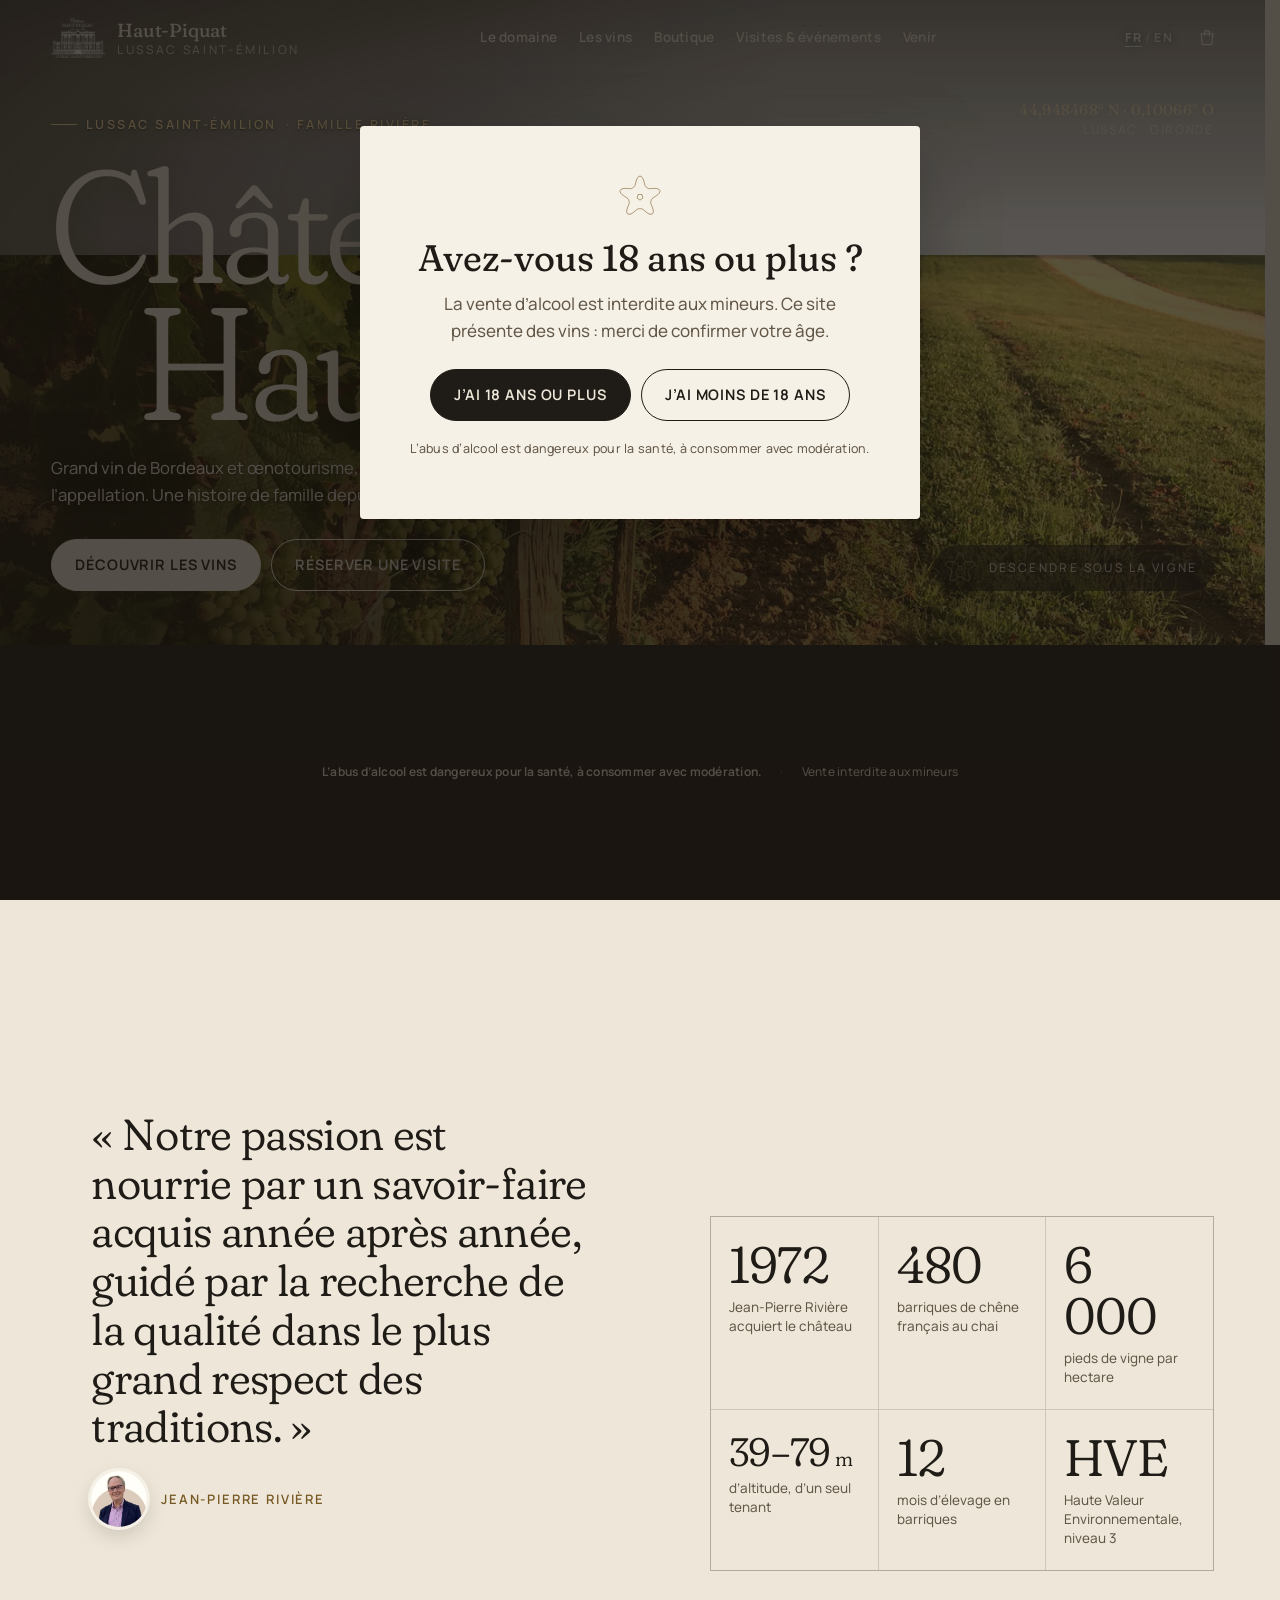
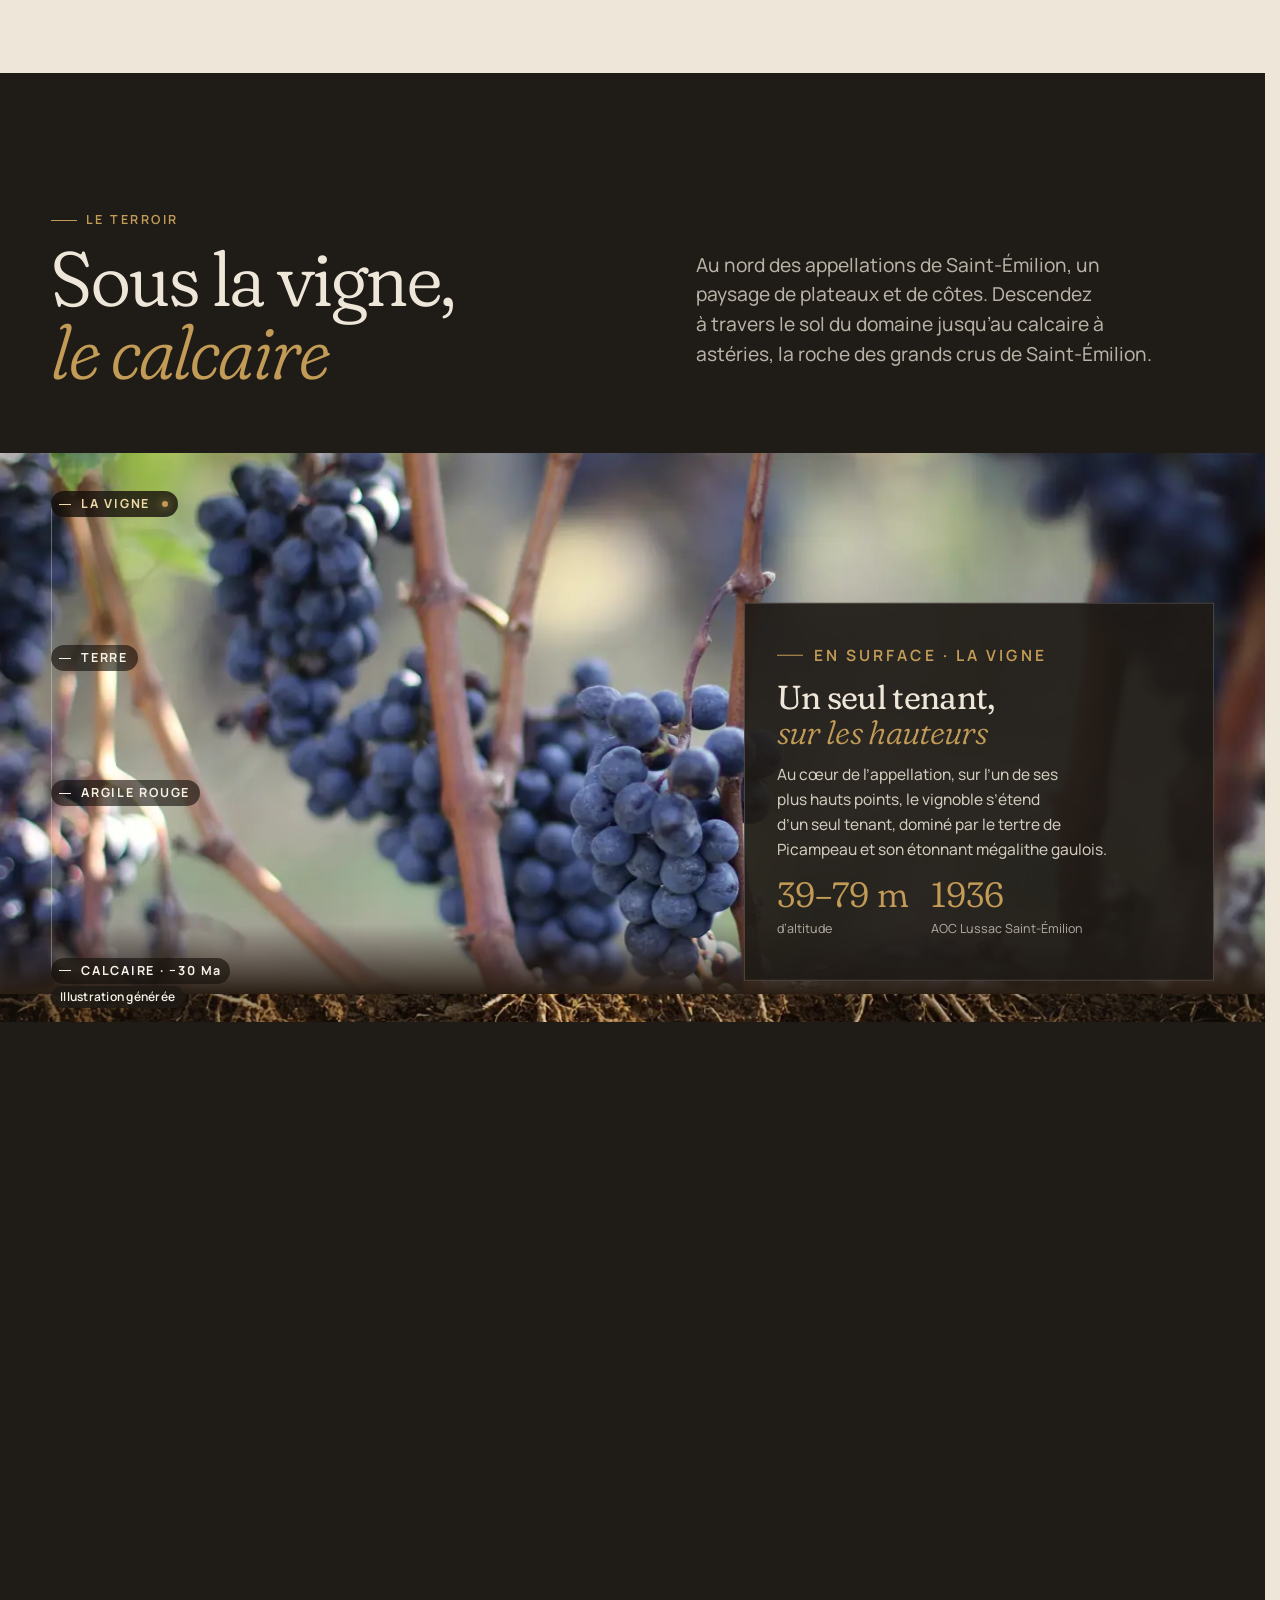
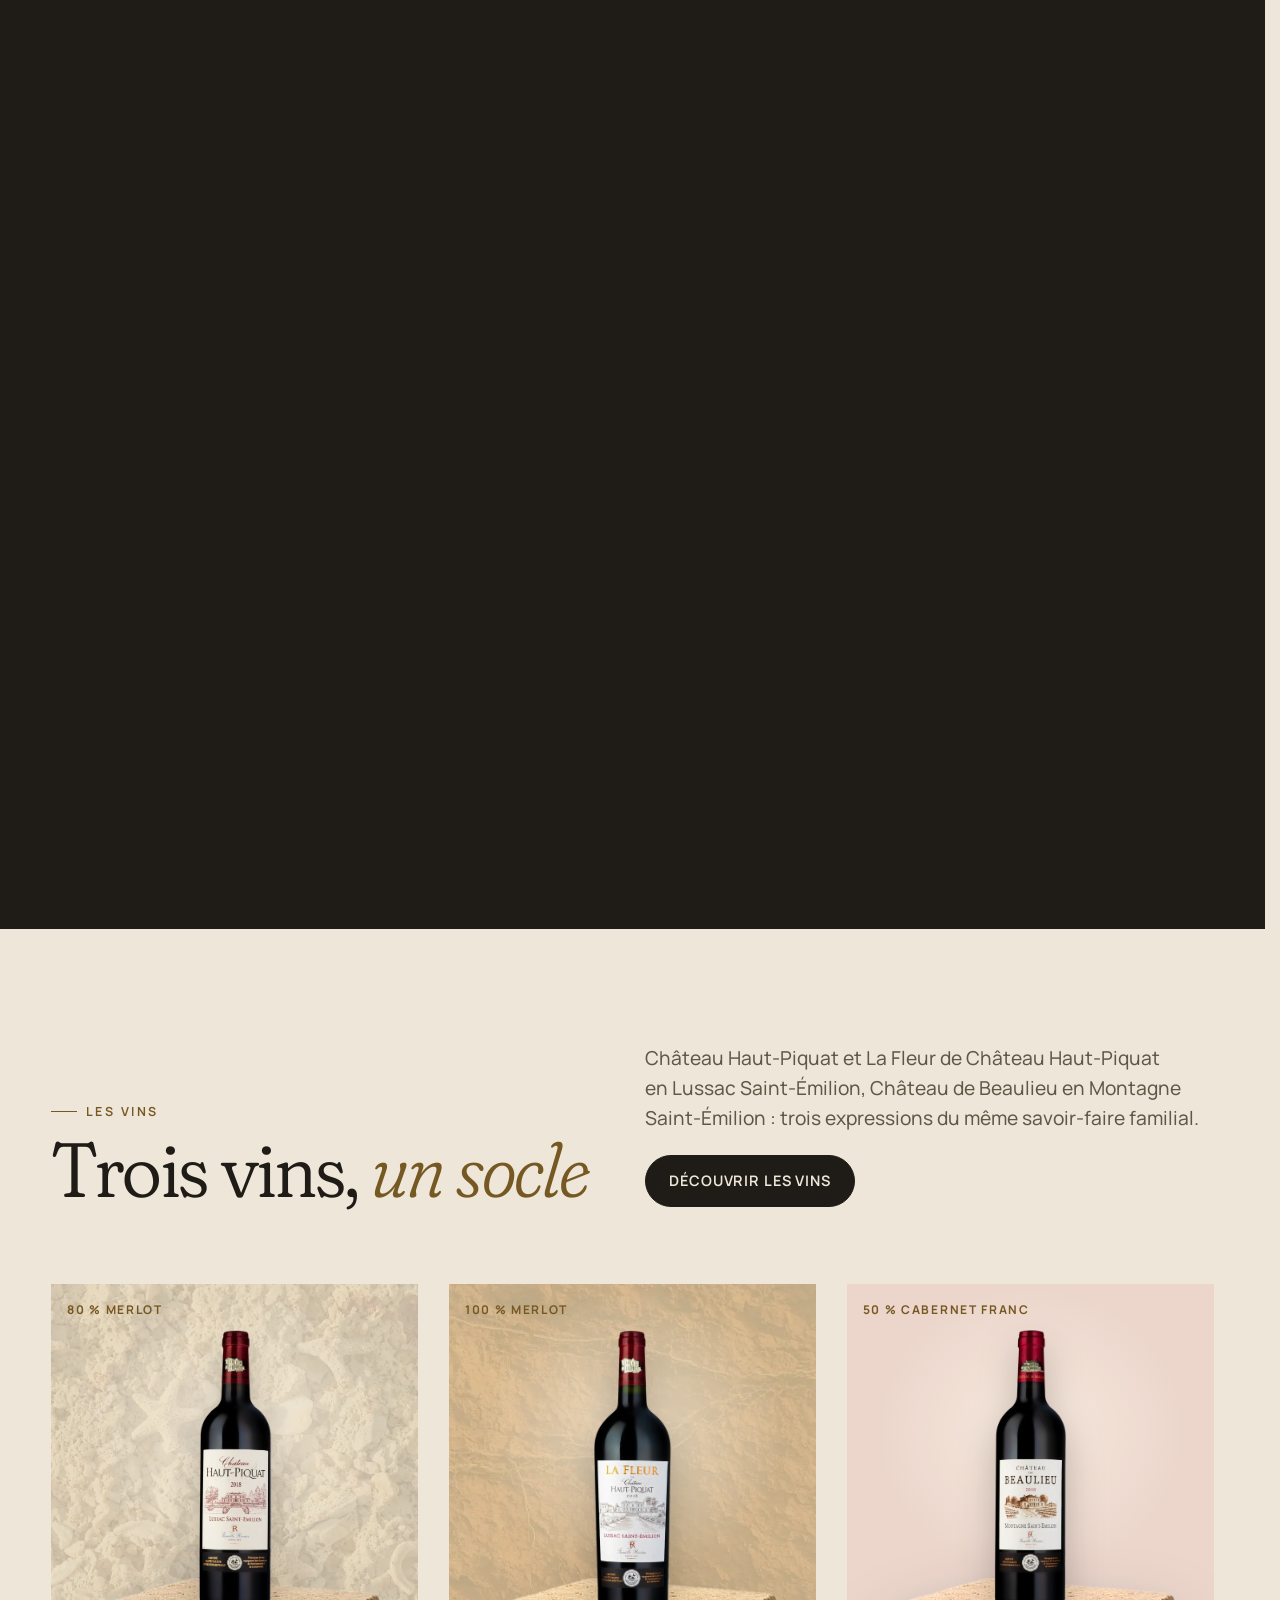
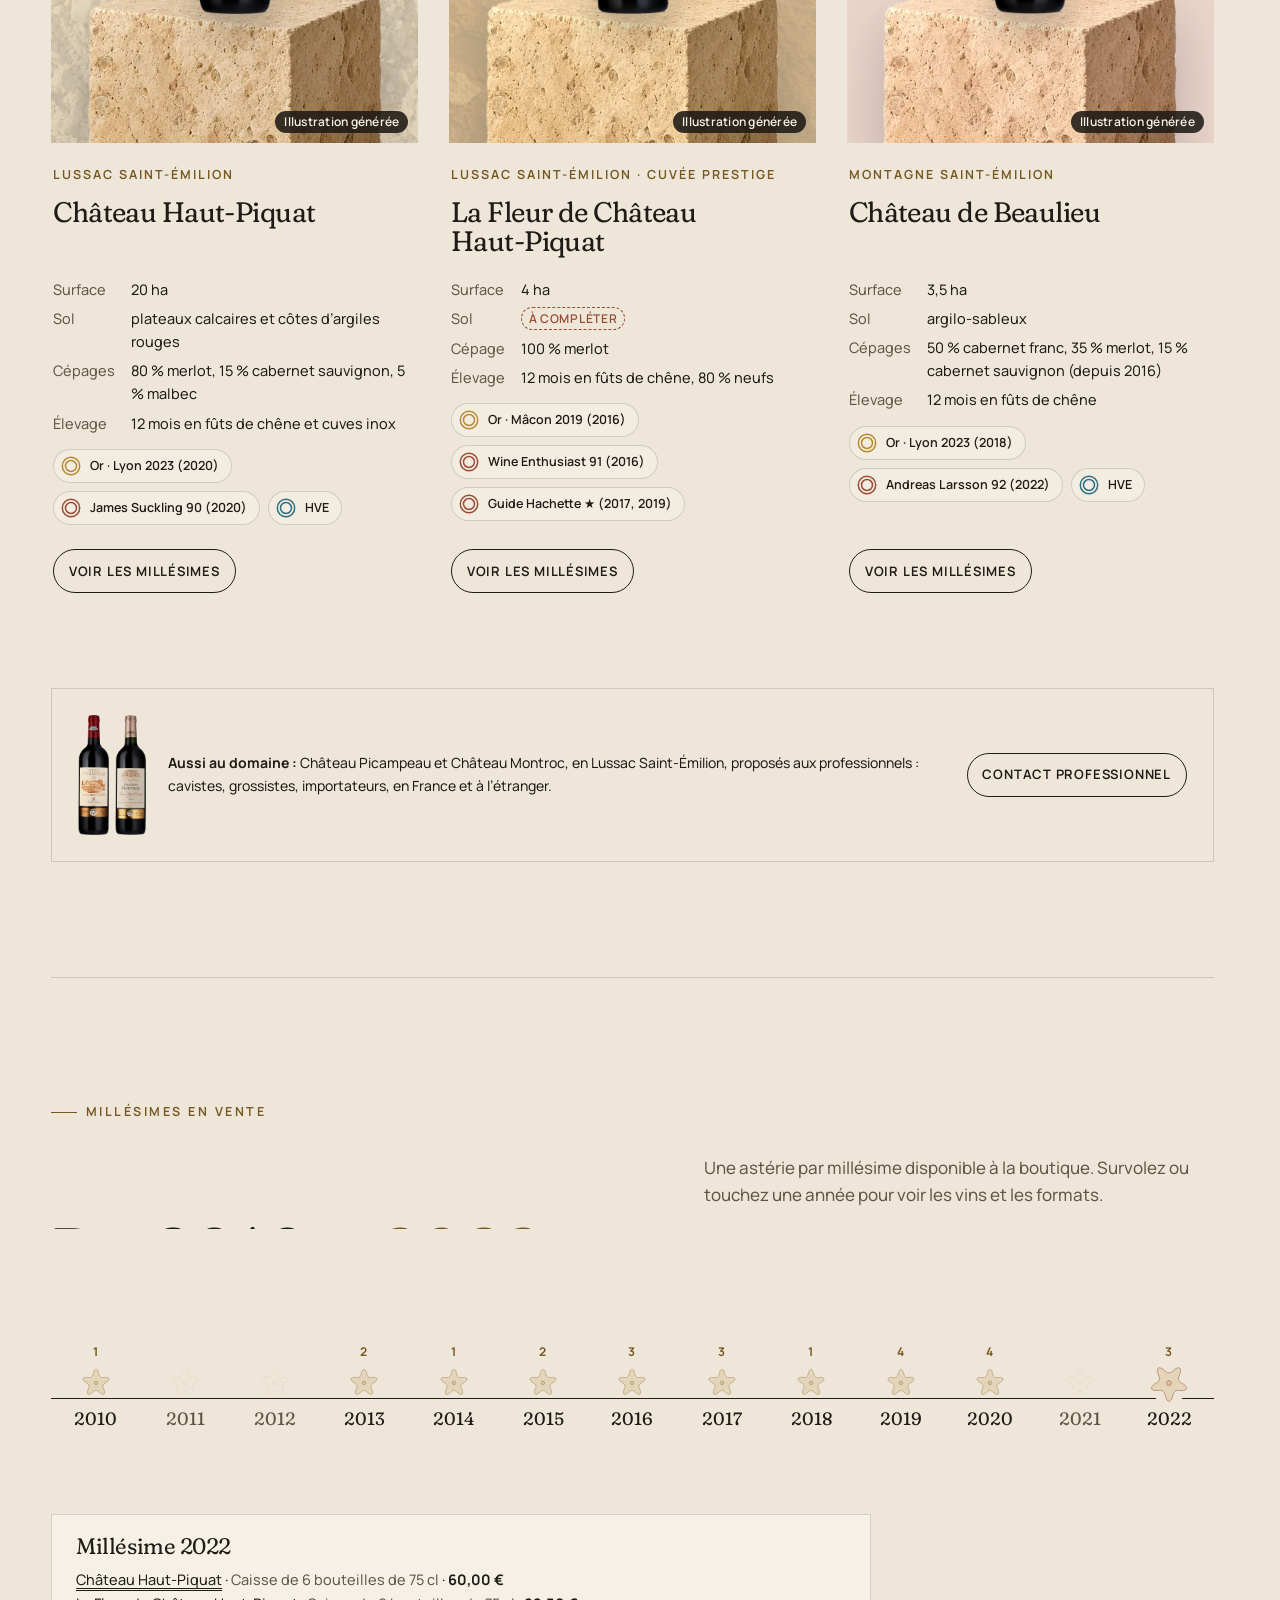
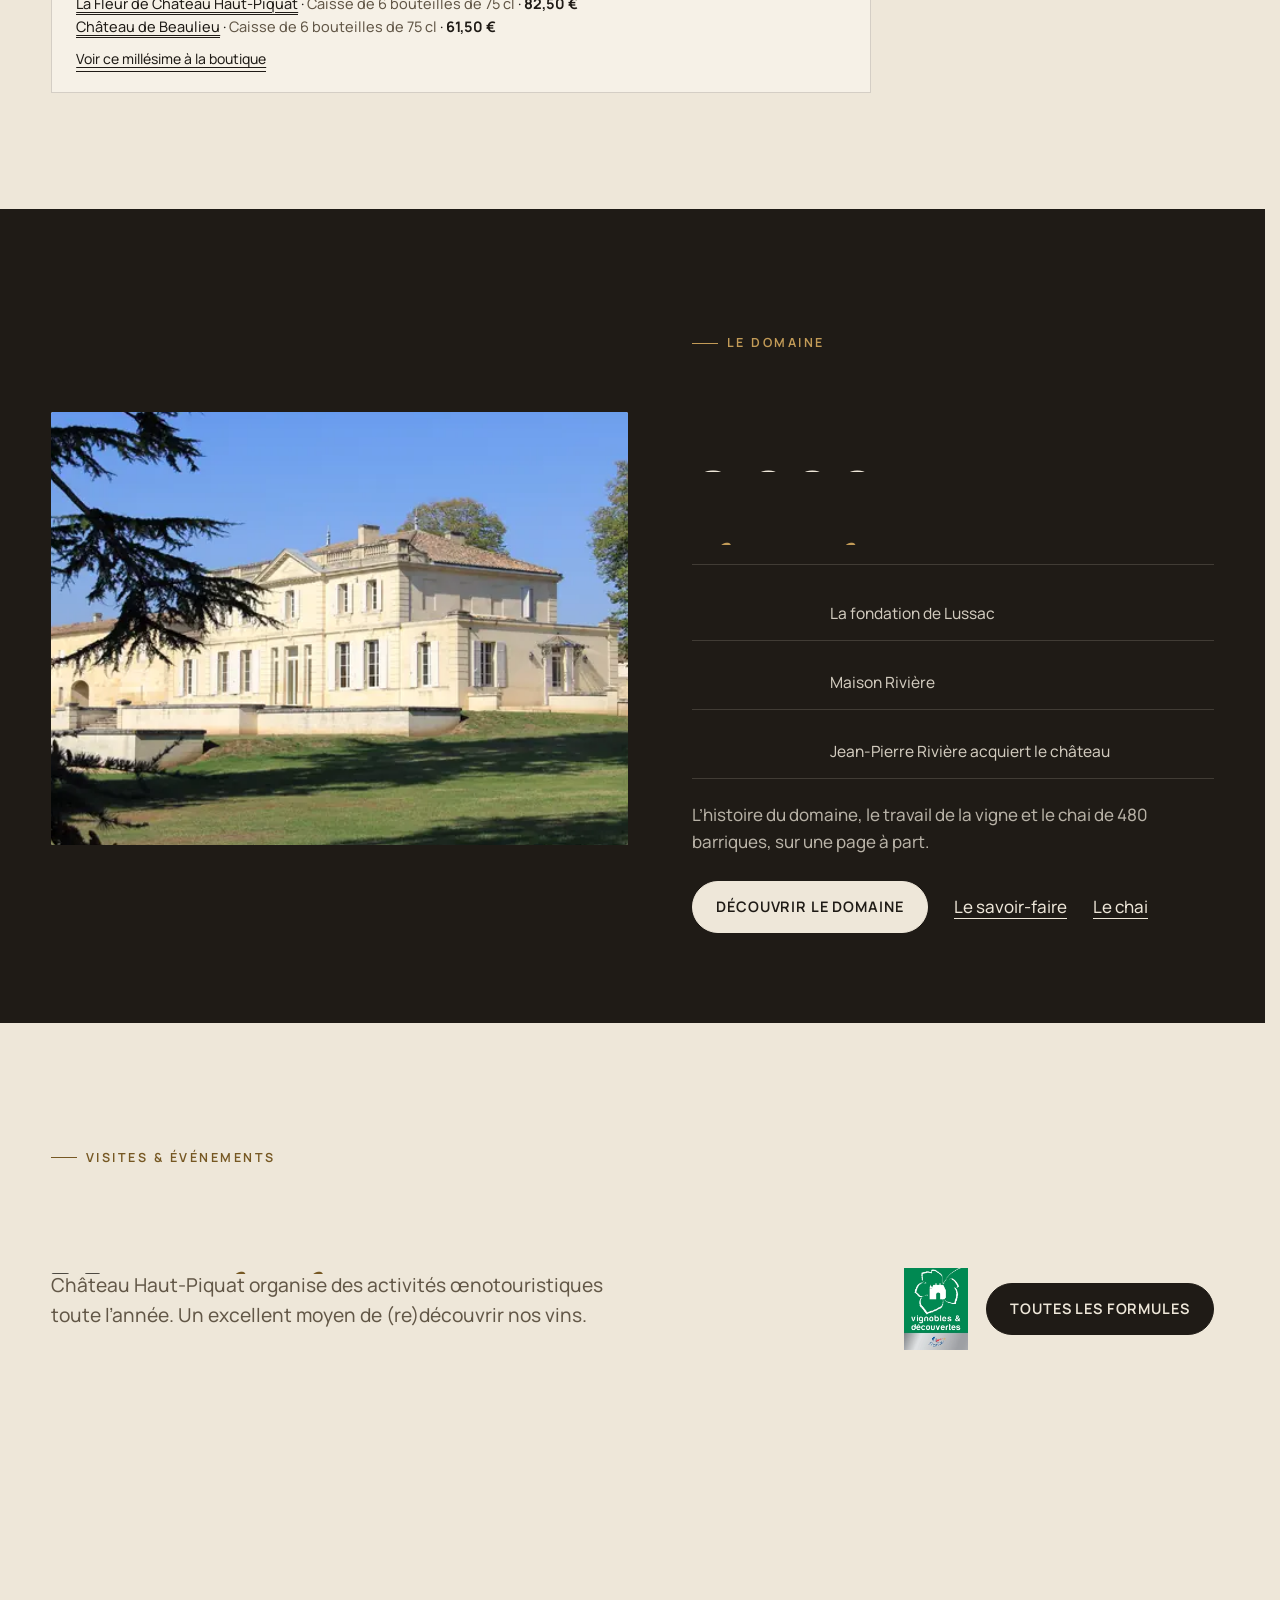
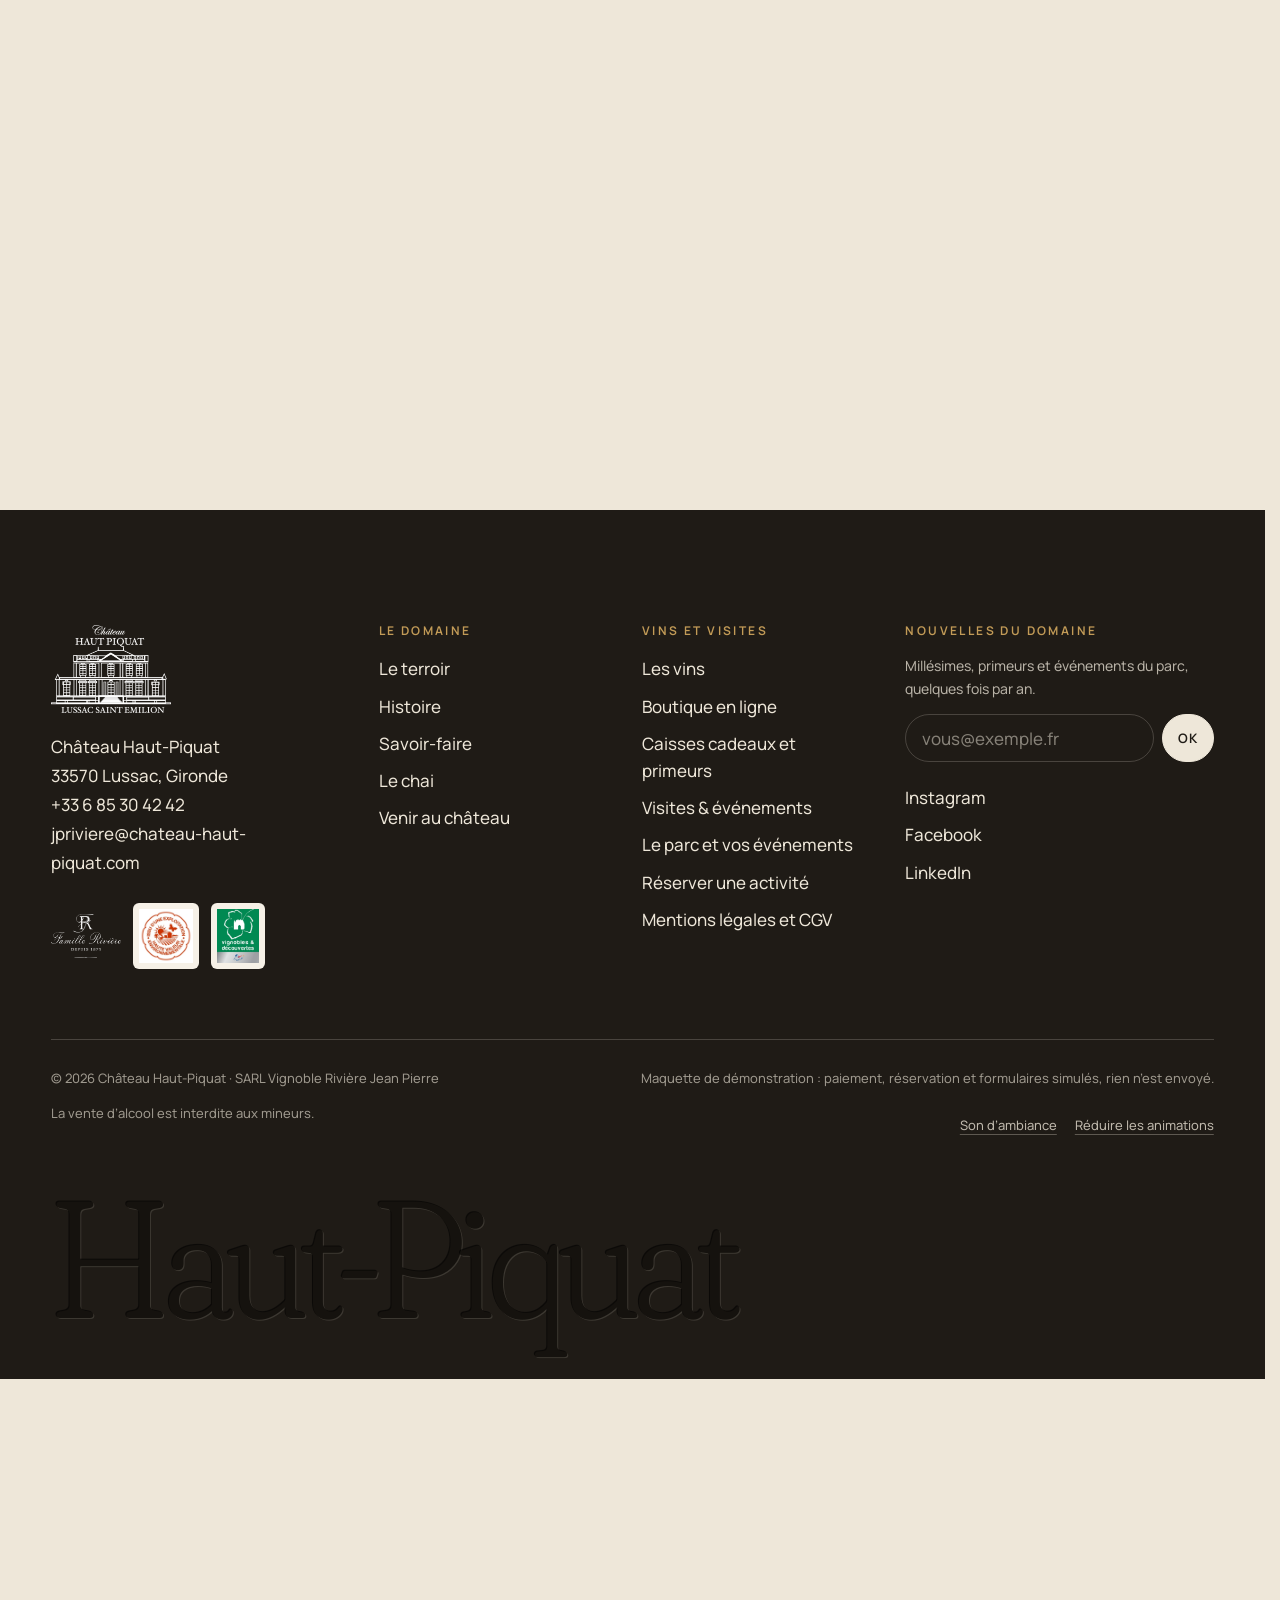
==== commit 53bb54ae: "Maquette v19 audit complet animations et transitions" ====
--- a/index.html
+++ b/index.html
@@ -22,13 +22,14 @@
 <meta name="twitter:description" content="Château Haut-Piquat, domaine de la famille Rivière à Lussac Saint-Émilion : calcaire à astéries, trois vins, boutique en ligne, oenotourisme et parc d&#x27;un hectare pour vos événements.">
 <meta name="twitter:image" content="https://chateau-haut-piquat-maquette.vercel.app/assets/img/og/og-accueil.jpg">
 <link rel="icon" href="assets/img/favicon.svg" type="image/svg+xml">
+<style>html{background:#EEE7D9}</style>
 <link rel="preload" href="assets/fonts/fraunces-latin-full-normal.woff2" as="font" type="font/woff2" crossorigin>
 <link rel="preload" href="assets/fonts/fraunces-latin-full-italic.woff2" as="font" type="font/woff2" crossorigin>
 <link rel="preload" href="assets/fonts/manrope-latin-wght-normal.woff2" as="font" type="font/woff2" crossorigin>
 <link rel="preload" as="image" href="assets/img/photos/vigne-chateau-matin-1920.webp" imagesrcset="assets/img/photos/vigne-chateau-matin-640.webp 640w, assets/img/photos/vigne-chateau-matin-1024.webp 1024w, assets/img/photos/vigne-chateau-matin-1440.webp 1440w, assets/img/photos/vigne-chateau-matin-1920.webp 1920w, assets/img/photos/vigne-chateau-matin-2560.webp 2560w" imagesizes="100vw" fetchpriority="high">
-<link rel="stylesheet" href="assets/css/style.css?v=18">
-<link rel="modulepreload" href="assets/js/main.js?v=18">
-<script>(function(d){var h=d.documentElement;h.className=h.className.replace('no-js','js');try{var s=localStorage;var l=s.getItem('ahp-lang');if(l==='en'){h.lang='en';}if(matchMedia('(prefers-reduced-motion: reduce)').matches||s.getItem('ahp-calm')==='1'){h.classList.add('calm');}if(s.getItem('ahp-age')==='ok'){h.classList.add('age-ok');}if(sessionStorage.getItem('ahp-trans')==='1'){h.classList.add('trans-in');}}catch(e){}setTimeout(function(){if(!window.__ahpReady){h.classList.add('calm');h.classList.remove('trans-in');}},4500);})(document);</script>
+<link rel="stylesheet" href="assets/css/style.css?v=19">
+<link rel="modulepreload" href="assets/js/main.js?v=19">
+<script>(function(d){var h=d.documentElement;h.className=h.className.replace('no-js','js');try{var s=localStorage;var l=s.getItem('ahp-lang');if(l==='en'){h.lang='en';}if(matchMedia('(prefers-reduced-motion: reduce)').matches||s.getItem('ahp-calm')==='1'){h.classList.add('calm');}if(s.getItem('ahp-age')==='ok'){h.classList.add('age-ok');}if(sessionStorage.getItem('ahp-trans')==='1'||sessionStorage.getItem('ahp-seen')==='1'){h.classList.add('trans-in');}}catch(e){}setTimeout(function(){if(!window.__ahpReady){h.classList.add('calm');h.classList.remove('trans-in');}},4500);})(document);</script>
 <script type="application/ld+json">{"@context": "https://schema.org", "@type": "Winery", "name": "Château Haut-Piquat", "url": "https://chateau-haut-piquat-maquette.vercel.app/", "image": "https://chateau-haut-piquat-maquette.vercel.app/assets/img/og/og-accueil.jpg", "telephone": "+33 6 85 30 42 42", "email": "jpriviere@chateau-haut-piquat.com", "address": {"@type": "PostalAddress", "addressLocality": "Lussac", "postalCode": "33570", "addressRegion": "Gironde", "addressCountry": "FR"}, "geo": {"@type": "GeoCoordinates", "latitude": 44.948468, "longitude": -0.10066}}</script>
 </head>
 <body data-page="index">
@@ -68,7 +69,7 @@
   <div>
     <div class="mmenu__ctas"><a class="btn btn--light" href="oenotourisme.html#reserver"><span lang="fr">Réserver une visite</span><span lang="en">Book a visit</span></a><a class="btn btn--ghost" href="boutique.html"><span lang="fr">Boutique en ligne</span><span lang="en">Online shop</span></a></div>
     <div class="mmenu__tools">
-      <button class="tool" type="button" data-sound aria-pressed="false"><span lang="fr">Son d'ambiance</span><span lang="en">Ambient sound</span></button>
+      <button class="tool" type="button" data-sound aria-pressed="false"><span lang="fr">Son d’ambiance</span><span lang="en">Ambient sound</span></button>
       <button class="tool" type="button" data-calm-toggle><span lang="fr">Réduire les animations</span><span lang="en">Reduce motion</span></button>
     </div>
     <p class="mmenu__foot">Château Haut-Piquat · 33570 Lussac · <a href="tel:+33685304242">+33 6 85 30 42 42</a></p>
@@ -89,7 +90,7 @@
   <div class="hero__content">
     <p class="kicker hero__kicker" data-hero-kicker>Lussac Saint-Émilion<span class="k-more"> · <span lang="fr">Famille Rivière</span><span lang="en">Rivière family</span></span></p>
     <h1 class="display hero__title" id="hero-title" data-hero-title><span class="l1">Château</span> <span class="l2">Haut-<em>Piquat</em></span></h1>
-    <p class="hero__sub" data-hero-sub><span lang="fr">Grand vin de Bordeaux et oenotourisme, sur l'un des plus hauts points de l'appellation. Une histoire de famille depuis 1875.</span><span lang="en">Fine Bordeaux wine and wine tourism on one of the highest points of the appellation. A family story since 1875.</span></p>
+    <p class="hero__sub" data-hero-sub><span lang="fr">Grand vin de Bordeaux et œnotourisme, sur l’un des plus hauts points de l’appellation. Une histoire de famille depuis 1875.</span><span lang="en">Fine Bordeaux wine and wine tourism on one of the highest points of the appellation. A family story since 1875.</span></p>
     <div class="hero__ctas" data-hero-ctas>
       <a class="btn btn--light magnetic" href="boutique.html"><span lang="fr">Découvrir les vins</span><span lang="en">Discover the wines</span></a>
       <a class="btn btn--ghost magnetic" href="oenotourisme.html#reserver"><span lang="fr">Réserver une visite</span><span lang="en">Book a visit</span></a>
@@ -108,8 +109,8 @@
       <div class="fact"><b class="num" data-count="1972">1972</b><span><span lang="fr">Jean-Pierre Rivière acquiert le château</span><span lang="en">Jean-Pierre Rivière acquires the château</span></span></div>
       <div class="fact"><b class="num" data-count="480">480</b><span><span lang="fr">barriques de chêne français au chai</span><span lang="en">French oak barrels in the cellar</span></span></div>
       <div class="fact"><b class="num" data-count="6 000">6 000</b><span><span lang="fr">pieds de vigne par hectare</span><span lang="en">vines per hectare</span></span></div>
-      <div class="fact"><b class="num is-range">39–79<small>&nbsp;m</small></b><span><span lang="fr">d'altitude, d'un seul tenant</span><span lang="en">above sea level, in a single block</span></span></div>
-      <div class="fact"><b class="num" data-count="12">12</b><span><span lang="fr">mois d'élevage en barriques</span><span lang="en">months of barrel ageing</span></span></div>
+      <div class="fact"><b class="num is-range">39–79<small>&nbsp;m</small></b><span><span lang="fr">d’altitude, d’un seul tenant</span><span lang="en">above sea level, in a single block</span></span></div>
+      <div class="fact"><b class="num" data-count="12">12</b><span><span lang="fr">mois d’élevage en barriques</span><span lang="en">months of barrel ageing</span></span></div>
       <div class="fact"><b class="num">HVE</b><span><span lang="fr">Haute Valeur Environnementale, niveau 3</span><span lang="en">High Environmental Value, level 3</span></span></div>
     </div>
   </div>
@@ -118,7 +119,7 @@
 <section class="coupe is-dark" id="terroir" data-coupe aria-labelledby="coupe-title">
   <div class="coupe__head">
     <div><p class="kicker"><span lang="fr">Le terroir</span><span lang="en">Terroir</span></p><h2 class="h2" id="coupe-title" data-split><span lang="fr">Sous la vigne, <em>le calcaire</em></span><span lang="en">Beneath the vines, <em>limestone</em></span></h2></div>
-    <p class="lead muted"><span lang="fr">Au nord des appellations de Saint-Émilion, un paysage de plateaux et de côtes. Descendez à travers le sol du domaine jusqu'au calcaire à astéries, la roche des grands crus de Saint-Émilion.</span><span lang="en">North of the Saint-Émilion appellations lies a landscape of plateaus and slopes. Travel down through the estate's soil to the starfish limestone, the bedrock of Saint-Émilion's great growths.</span></p>
+    <p class="lead muted"><span lang="fr">Au nord des appellations de Saint-Émilion, un paysage de plateaux et de côtes. Descendez à travers le sol du domaine jusqu’au calcaire à astéries, la roche des grands crus de Saint-Émilion.</span><span lang="en">North of the Saint-Émilion appellations lies a landscape of plateaus and slopes. Travel down through the estate’s soil to the starfish limestone, the bedrock of Saint-Émilion’s great growths.</span></p>
   </div>
   <div class="pin-frame" data-coupe-frame>
     <div class="coupe__stack" data-coupe-stack>
@@ -138,33 +139,33 @@
     <span class="gen-tag"><span lang="fr">Illustration générée</span><span lang="en">AI-generated illustration</span></span>
     <div class="coupe__panels"><div class="coupe__box" data-panel-box>
       <article class="coupe__panel" data-panel>
-        <p class="kicker"><span lang="fr">0 m · la vigne</span><span lang="en">0 m · the vines</span></p>
+        <p class="kicker"><span lang="fr">En surface · la vigne</span><span lang="en">At the surface · the vines</span></p>
         <h3 class="h3"><span lang="fr">Un seul tenant, <em>sur les hauteurs</em></span><span lang="en">A single block, <em>on the heights</em></span></h3>
-        <p><span lang="fr">Au cœur de l'appellation, sur l'un de ses plus hauts points, le vignoble s'étend d'un seul tenant, dominé par le tertre de Picampeau et son étonnant mégalithe gaulois.</span><span lang="en">In the heart of the appellation, on one of its highest points, the vineyard stretches in a single block, overlooked by the Picampeau mound and its remarkable Gallic megalith.</span></p>
-        <div class="stat"><div><b>39–79&nbsp;m</b><span><span lang="fr">d'altitude</span><span lang="en">altitude</span></span></div><div><b>1936</b><span><span lang="fr">AOC Lussac Saint-Émilion</span><span lang="en">Lussac Saint-Émilion AOC</span></span></div></div>
+        <p><span lang="fr">Au cœur de l’appellation, sur l’un de ses plus hauts points, le vignoble s’étend d’un seul tenant, dominé par le tertre de Picampeau et son étonnant mégalithe gaulois.</span><span lang="en">In the heart of the appellation, on one of its highest points, the vineyard stretches in a single block, overlooked by the Picampeau mound and its remarkable Gallic megalith.</span></p>
+        <div class="stat"><div><b>39–79&nbsp;m</b><span><span lang="fr">d’altitude</span><span lang="en">altitude</span></span></div><div><b>1936</b><span><span lang="fr">AOC Lussac Saint-Émilion</span><span lang="en">Lussac Saint-Émilion AOC</span></span></div></div>
       </article>
       <article class="coupe__panel" data-panel>
         <p class="kicker"><span lang="fr">Le sol vivant</span><span lang="en">Living soil</span></p>
         <h3 class="h3"><span lang="fr">Un sol travaillé, <em>sans désherbant</em></span><span lang="en">Tilled soil, <em>no weedkiller</em></span></h3>
-        <p><span lang="fr">Depuis 2015, le désherbage chimique a été progressivement abandonné pour revenir au travail du sol, respectueux du terroir et de la biodiversité. L'entretien privilégie la fumure organique.</span><span lang="en">Since 2015, chemical weeding has gradually been abandoned in favour of tilling, which respects the terroir and biodiversity. Organic manure is preferred.</span></p>
+        <p><span lang="fr">Depuis 2015, le désherbage chimique a été progressivement abandonné pour revenir au travail du sol, respectueux du terroir et de la biodiversité. L’entretien privilégie la fumure organique.</span><span lang="en">Since 2015, chemical weeding has gradually been abandoned in favour of tilling, which respects the terroir and biodiversity. Organic manure is preferred.</span></p>
         <div class="stat"><div><b>2015</b><span><span lang="fr">fin du désherbage chimique</span><span lang="en">end of chemical weeding</span></span></div><div><b>20–25</b><span><span lang="fr">ans, âge moyen des vignes</span><span lang="en">years, average vine age</span></span></div></div>
       </article>
       <article class="coupe__panel" data-panel>
         <p class="kicker"><span lang="fr">Les côtes</span><span lang="en">The slopes</span></p>
-        <h3 class="h3"><span lang="fr">L'argile <em>rouge</em></span><span lang="en">Red <em>clay</em></span></h3>
-        <p><span lang="fr">Sur les côtes, les argiles rouges couvrent le calcaire. L'appellation s'étage en vallons et plateaux formant un amphithéâtre exposé plein sud&nbsp;: argilo-calcaire au sud, argilo-limoneux au nord.</span><span lang="en">On the slopes, red clay covers the limestone. The appellation rises in valleys and plateaus forming a south-facing amphitheatre: clay-limestone in the south, clay-silt in the north.</span></p>
+        <h3 class="h3"><span lang="fr">L’argile <em>rouge</em></span><span lang="en">Red <em>clay</em></span></h3>
+        <p><span lang="fr">Sur les côtes, les argiles rouges couvrent le calcaire. L’appellation s’étage en vallons et plateaux formant un amphithéâtre exposé plein sud&nbsp;: argilo-calcaire au sud, argilo-limoneux au nord.</span><span lang="en">On the slopes, red clay covers the limestone. The appellation rises in valleys and plateaus forming a south-facing amphitheatre: clay-limestone in the south, clay-silt in the north.</span></p>
       </article>
       <article class="coupe__panel" data-panel>
-        <p class="kicker"><span lang="fr">Oligocène · −30 millions d'années</span><span lang="en">Oligocene · 30 million years ago</span></p>
+        <p class="kicker"><span lang="fr">Oligocène · −30 millions d’années</span><span lang="en">Oligocene · 30 million years ago</span></p>
         <h3 class="h3"><span lang="fr">Le calcaire <em>à astéries</em></span><span lang="en">Starfish <em>limestone</em></span></h3>
-        <p><span lang="fr">Ce plateau s'est formé de dépôts marins fossilisés&nbsp;: petits coquillages, huîtres, coraux et osselets d'étoiles de mer, les astéries. Les plus grands crus de Saint-Émilion s'expriment sur ce terroir.</span><span lang="en">This plateau formed from fossilised marine deposits: small shells, oysters, corals and starfish ossicles, the asteriae. Saint-Émilion's greatest growths express themselves on this terroir.</span></p>
-        <div class="coupe__loupe"><span class="lens"><img src="assets/img/photos/calcaire-asteries-220.webp" srcset="assets/img/photos/calcaire-asteries-220.webp 220w" sizes="84px" width="220" height="293" alt="Calcaire à astéries du domaine, photo du site" data-alt-en="The estate&#x27;s starfish limestone, photo from the website" loading="lazy" decoding="async"></span><small><span lang="fr">Le calcaire du domaine</span><span lang="en">The estate's limestone</span> <span class="todo"><span lang="fr">photo haute définition à fournir</span><span lang="en">high-resolution photo needed</span></span></small></div>
+        <p><span lang="fr">Ce plateau s’est formé de dépôts marins fossilisés&nbsp;: petits coquillages, huîtres, coraux et osselets d’étoiles de mer, les astéries. Les plus grands crus de Saint-Émilion s’expriment sur ce terroir.</span><span lang="en">This plateau formed from fossilised marine deposits: small shells, oysters, corals and starfish ossicles, the asteriae. Saint-Émilion’s greatest growths express themselves on this terroir.</span></p>
+        <div class="coupe__loupe"><span class="lens"><img src="assets/img/photos/calcaire-asteries-220.webp" srcset="assets/img/photos/calcaire-asteries-220.webp 220w" sizes="84px" width="220" height="293" alt="Calcaire à astéries du domaine" data-alt-en="The estate&#x27;s starfish limestone" loading="lazy" decoding="async"></span><small><span lang="fr">Le calcaire du domaine</span><span lang="en">The estate’s limestone</span> <span class="todo"><span lang="fr">photo haute définition à fournir</span><span lang="en">high-resolution photo needed</span></span></small></div>
       </article>
     </div></div>
     <div class="coupe__assemblage" data-assemblage>
       <div class="assemblage">
         <p class="kicker" data-asm-head><span lang="fr">Cépages</span><span lang="en">Grapes</span></p>
-        <h3 class="h3" data-asm-head><span lang="fr">L'assemblage du <em>Château Haut-Piquat</em></span><span lang="en">The <em>Château Haut-Piquat</em> blend</span></h3>
+        <h3 class="h3" data-asm-head><span lang="fr">L’assemblage du <em>Château Haut-Piquat</em></span><span lang="en">The <em>Château Haut-Piquat</em> blend</span></h3>
         <div class="asm-chart" data-asm>
           <div class="asm-bar" role="img" aria-label="80 % merlot, 15 % cabernet sauvignon, 5 % malbec" data-aria-en="80% merlot, 15% cabernet sauvignon, 5% malbec">
             <span class="asm-seg is-m" style="--w:80" data-asm-seg><span class="asm-liquid"><svg class="asm-wave" viewBox="0 0 120 12" preserveAspectRatio="none" aria-hidden="true"><path d="M0 6 Q15 0 30 6 T60 6 T90 6 T120 6 V12 H0Z"/></svg></span></span><span class="asm-seg is-cs" style="--w:15" data-asm-seg><span class="asm-liquid"><svg class="asm-wave" viewBox="0 0 120 12" preserveAspectRatio="none" aria-hidden="true"><path d="M0 6 Q15 0 30 6 T60 6 T90 6 T120 6 V12 H0Z"/></svg></span></span><span class="asm-seg is-mb" style="--w:5" data-asm-seg><span class="asm-liquid"><svg class="asm-wave" viewBox="0 0 120 12" preserveAspectRatio="none" aria-hidden="true"><path d="M0 6 Q15 0 30 6 T60 6 T90 6 T120 6 V12 H0Z"/></svg></span></span>
@@ -174,11 +175,11 @@
           <i class="asm-lead is-cs" aria-hidden="true" data-asm-lead></i><i class="asm-lead is-mb" aria-hidden="true" data-asm-lead></i>
           <ul class="asm-labs">
             <li class="asm-lab is-m" data-asm-lab><b><span data-asm-n="80">80</span>&nbsp;%</b><span class="name">Merlot</span><span class="desc"><span lang="fr">élégance raffinée, gras en bouche</span><span lang="en">refined elegance, roundness</span></span></li>
-            <li class="asm-lab is-cs" data-asm-lab><b><span data-asm-n="15">15</span>&nbsp;%</b><span class="name">Cabernet sauvignon</span><span class="desc"><span lang="fr">notes épicées, tannins</span><span lang="en">spice, tannins</span></span></li>
+            <li class="asm-lab is-cs" data-asm-lab><b><span data-asm-n="15">15</span>&nbsp;%</b><span class="name">Cabernet sauvignon</span><span class="desc"><span lang="fr">notes épicées, tanins</span><span lang="en">spice, tannins</span></span></li>
             <li class="asm-lab is-mb" data-asm-lab><b><span data-asm-n="5">5</span>&nbsp;%</b><span class="name">Malbec</span></li>
           </ul>
         </div>
-        <p class="assemblage__note" data-asm-note><span lang="fr">Assemblage du Château Haut-Piquat selon le site.</span><span lang="en">Château Haut-Piquat blend according to the website.</span> <span class="todo"><span lang="fr">Fiche technique&nbsp;: 80/14/6 depuis 2018</span><span lang="en">Tech sheet: 80/14/6 since 2018</span></span></p>
+        <p class="assemblage__note" data-asm-note><span lang="fr">Assemblage du Château Haut-Piquat.</span><span lang="en">Château Haut-Piquat blend.</span> <span class="todo"><span lang="fr">Répartition à confirmer (80/15/5 ou 80/14/6)</span><span lang="en">Split to confirm (80/15/5 or 80/14/6)</span></span></p>
       </div>
     </div>
   </div>
@@ -202,7 +203,7 @@
   <div class="cuvee__body">
     <span class="cuvee__app"><span lang="fr">Lussac Saint-Émilion</span><span lang="en">Lussac Saint-Émilion</span></span>
     <h3 class="h3">Château Haut-Piquat</h3>
-    <dl class="specs"><dt><span lang="fr">Surface</span><span lang="en">Area</span></dt><dd>20 ha</dd><dt><span lang="fr">Sol</span><span lang="en">Soil</span></dt><dd><span lang="fr">plateaux calcaires et côtes d'argiles rouges</span><span lang="en">limestone plateaus, red clay slopes</span></dd><dt><span lang="fr">Cépages</span><span lang="en">Grapes</span></dt><dd><span lang="fr">80 % merlot, 15 % cabernet sauvignon, 5 % malbec</span><span lang="en">80% merlot, 15% cabernet sauvignon, 5% malbec</span></dd><dt><span lang="fr">Élevage</span><span lang="en">Ageing</span></dt><dd><span lang="fr">12 mois en fûts de chêne et cuves inox</span><span lang="en">12 months in oak and steel</span></dd></dl>
+    <dl class="specs"><dt><span lang="fr">Surface</span><span lang="en">Area</span></dt><dd>20 ha</dd><dt><span lang="fr">Sol</span><span lang="en">Soil</span></dt><dd><span lang="fr">plateaux calcaires et côtes d’argiles rouges</span><span lang="en">limestone plateaus, red clay slopes</span></dd><dt><span lang="fr">Cépages</span><span lang="en">Grapes</span></dt><dd><span lang="fr">80 % merlot, 15 % cabernet sauvignon, 5 % malbec</span><span lang="en">80% merlot, 15% cabernet sauvignon, 5% malbec</span></dd><dt><span lang="fr">Élevage</span><span lang="en">Ageing</span></dt><dd><span lang="fr">12 mois en fûts de chêne et cuves inox</span><span lang="en">12 months in oak and steel</span></dd></dl>
     <div class="medals"><span class="medal is-or"><svg viewBox="0 0 24 24" aria-hidden="true"><circle cx="12" cy="12" r="9.5"/><circle cx="12" cy="12" r="6"/></svg><span lang="fr">Or · Lyon 2023 (2020)</span><span lang="en">Gold · Lyon 2023 (2020)</span></span><span class="medal is-note"><svg viewBox="0 0 24 24" aria-hidden="true"><circle cx="12" cy="12" r="9.5"/><circle cx="12" cy="12" r="6"/></svg>James Suckling 90 (2020)</span><span class="medal is-hve"><svg viewBox="0 0 24 24" aria-hidden="true"><circle cx="12" cy="12" r="9.5"/><circle cx="12" cy="12" r="6"/></svg>HVE</span></div>
     <div class="cuvee__cta"><a class="btn btn--ghost btn--sm magnetic" href="boutique.html?chateau=hp"><span lang="fr">Voir les millésimes</span><span lang="en">See the vintages</span></a></div>
   </div>
@@ -242,7 +243,7 @@
     </div>
     <div class="cuvees__others" data-reveal>
       <div class="bottles"><img src="assets/img/vins/bouteille-picampeau-661.webp" srcset="assets/img/vins/bouteille-picampeau-360.webp 360w, assets/img/vins/bouteille-picampeau-661.webp 661w" sizes="40px" width="661" height="2586" alt="Bouteille de Château Picampeau" data-alt-en="Château Picampeau bottle" loading="lazy" decoding="async"><img src="assets/img/vins/bouteille-montroc-686.webp" srcset="assets/img/vins/bouteille-montroc-360.webp 360w, assets/img/vins/bouteille-montroc-686.webp 686w" sizes="40px" width="686" height="2667" alt="Bouteille de Château Montroc" data-alt-en="Château Montroc bottle" loading="lazy" decoding="async"></div>
-      <p class="small" style="margin:0"><span lang="fr"><b>Aussi au domaine&nbsp;:</b> Château Picampeau et Château Montroc, en Lussac Saint-Émilion, proposés aux professionnels&nbsp;: cavistes, grossistes, importateurs, en France et à l'étranger.</span><span lang="en"><b>Also from the estate:</b> Château Picampeau and Château Montroc, Lussac Saint-Émilion, available to trade buyers: wine shops, wholesalers and importers in France and abroad.</span></p>
+      <p class="small" style="margin:0"><span lang="fr"><b>Aussi au domaine&nbsp;:</b> Château Picampeau et Château Montroc, en Lussac Saint-Émilion, proposés aux professionnels&nbsp;: cavistes, grossistes, importateurs, en France et à l’étranger.</span><span lang="en"><b>Also from the estate:</b> Château Picampeau and Château Montroc, Lussac Saint-Émilion, available to trade buyers: wine shops, wholesalers and importers in France and abroad.</span></p>
       <a class="btn btn--ghost btn--sm" href="mailto:jpriviere@chateau-haut-piquat.com?subject=Contact%20professionnel"><span lang="fr">Contact professionnel</span><span lang="en">Trade enquiries</span></a>
     </div>
   </div>
@@ -268,7 +269,7 @@
         <li><b data-engrave>1875</b><span><span lang="fr">Maison Rivière</span><span lang="en">Maison Rivière</span></span></li>
         <li><b data-engrave>1972</b><span><span lang="fr">Jean-Pierre Rivière acquiert le château</span><span lang="en">Jean-Pierre Rivière acquires the château</span></span></li>
       </ol>
-      <p class="muted"><span lang="fr">L'histoire du domaine, le travail de la vigne et le chai de 480 barriques, sur une page à part.</span><span lang="en">The estate's history, the work in the vineyard and the 480-barrel cellar, on a page of their own.</span></p>
+      <p class="muted"><span lang="fr">L’histoire du domaine, le travail de la vigne et le chai de 480 barriques, sur une page à part.</span><span lang="en">The estate’s history, the work in the vineyard and the 480-barrel cellar, on a page of their own.</span></p>
       <div class="tdom__links">
         <a class="btn btn--light magnetic" href="domaine.html"><span lang="fr">Découvrir le domaine</span><span lang="en">Discover the estate</span></a>
         <a class="link" href="domaine.html#savoir-faire"><span lang="fr">Le savoir-faire</span><span lang="en">Craft</span></a>
@@ -282,13 +283,13 @@
   <div class="wrap">
     <div class="tours__head">
       <div><p class="kicker"><span lang="fr">Visites & événements</span><span lang="en">Visits & events</span></p><h2 class="h2" id="tvis-title" data-split><span lang="fr">Vivre <em>le domaine</em></span><span lang="en">Experience <em>the estate</em></span></h2>
-      <p class="lead muted" style="margin-top:18px"><span lang="fr">Château Haut-Piquat organise des activités oenotouristiques toute l'année. Un excellent moyen de (re)découvrir nos vins.</span><span lang="en">Château Haut-Piquat runs wine tourism activities all year round. A great way to (re)discover our wines.</span></p></div>
+      <p class="lead muted" style="margin-top:18px"><span lang="fr">Château Haut-Piquat organise des activités œnotouristiques toute l’année. Un excellent moyen de (re)découvrir nos vins.</span><span lang="en">Château Haut-Piquat runs wine tourism activities all year round. A great way to (re)discover our wines.</span></p></div>
       <div style="display:flex;gap:18px;align-items:center"><img class="label-vd" src="assets/img/logos/label-vignobles-decouvertes-500.webp" srcset="assets/img/logos/label-vignobles-decouvertes-240.webp 240w, assets/img/logos/label-vignobles-decouvertes-480.webp 480w, assets/img/logos/label-vignobles-decouvertes-500.webp 500w" sizes="64px" width="500" height="639" alt="Label Vignobles &amp; Découvertes" data-alt-en="Vignobles &amp; Découvertes label" loading="lazy" decoding="async"><a class="btn magnetic" href="oenotourisme.html"><span lang="fr">Toutes les formules</span><span lang="en">All experiences</span></a></div>
     </div>
-    <div class="vtiles"><a class="vtile" href="oenotourisme.html?formule=visite#reserver" data-reveal><span class="vtile__img frame"><img class="cover" src="assets/img/photos/chateau-panorama-midi-1024.webp" srcset="assets/img/photos/chateau-panorama-midi-640.webp 640w, assets/img/photos/chateau-panorama-midi-1024.webp 1024w, assets/img/photos/chateau-panorama-midi-1440.webp 1440w, assets/img/photos/chateau-panorama-midi-1920.webp 1920w, assets/img/photos/chateau-panorama-midi-2560.webp 2560w" sizes="(min-width:1000px) 24vw, (min-width:600px) 48vw, 100vw" width="9840" height="3814" alt="" loading="lazy" decoding="async"></span><span class="vtile__n">01</span><b class="vtile__name"><span lang="fr">Visite du Château <span class='nw'>Haut-Piquat</span></span><span lang="en">Château <span class='nw'>Haut-Piquat</span> tour</span></b><span class="vtile__meta">1 h 15 · 15 € <small><span lang="fr">/ pers.</span><span lang="en">/ person</span></small></span><span class="vtile__cta"><span lang="fr">Réserver</span><span lang="en">Book</span><svg aria-hidden="true" viewBox="0 0 24 24"><path d="M5 12h14M13 6l6 6-6 6"/></svg></span></a><a class="vtile" href="oenotourisme.html?formule=ecrivins#reserver" data-reveal><span class="vtile__img frame"><img class="cover" src="assets/img/photos/table-ecrivins-1024.webp" srcset="assets/img/photos/table-ecrivins-640.webp 640w, assets/img/photos/table-ecrivins-1024.webp 1024w, assets/img/photos/table-ecrivins-1440.webp 1440w, assets/img/photos/table-ecrivins-1920.webp 1920w, assets/img/photos/table-ecrivins-2560.webp 2560w" sizes="(min-width:1000px) 24vw, (min-width:600px) 48vw, 100vw" width="4032" height="3024" alt="" loading="lazy" decoding="async"></span><span class="vtile__n">02</span><b class="vtile__name"><span lang="fr">Expérience écriVins©</span><span lang="en">écriVins© experience</span></b><span class="vtile__meta"><span lang="fr">1 h 30 à 2 h</span><span lang="en">1.5 to 2 hrs</span> · 50 € <small><span lang="fr">/ pers.</span><span lang="en">/ person</span></small></span><span class="vtile__cta"><span lang="fr">Réserver</span><span lang="en">Book</span><svg aria-hidden="true" viewBox="0 0 24 24"><path d="M5 12h14M13 6l6 6-6 6"/></svg></span></a><a class="vtile" href="oenotourisme.html?formule=journee#reserver" data-reveal><span class="vtile__img frame"><img class="cover" src="assets/img/photos/cour-tables-barriques-1024.webp" srcset="assets/img/photos/cour-tables-barriques-640.webp 640w, assets/img/photos/cour-tables-barriques-1024.webp 1024w, assets/img/photos/cour-tables-barriques-1440.webp 1440w, assets/img/photos/cour-tables-barriques-1920.webp 1920w, assets/img/photos/cour-tables-barriques-2560.webp 2560w" sizes="(min-width:1000px) 24vw, (min-width:600px) 48vw, 100vw" width="4032" height="3024" alt="" loading="lazy" decoding="async"></span><span class="vtile__n">03</span><b class="vtile__name"><span lang="fr">Une journée dans le Libournais</span><span lang="en">A day in the Libournais</span></b><span class="vtile__meta">9&nbsp;h&nbsp;30 – 16&nbsp;h · 95 € <small><span lang="fr">/ pers.</span><span lang="en">/ person</span></small></span><span class="vtile__cta"><span lang="fr">Réserver</span><span lang="en">Book</span><svg aria-hidden="true" viewBox="0 0 24 24"><path d="M5 12h14M13 6l6 6-6 6"/></svg></span></a><a class="vtile" href="oenotourisme.html?formule=repas#reserver" data-reveal><span class="vtile__img frame"><img class="cover" src="assets/img/photos/parc-pelouse-cedre-1024.webp" srcset="assets/img/photos/parc-pelouse-cedre-640.webp 640w, assets/img/photos/parc-pelouse-cedre-1024.webp 1024w, assets/img/photos/parc-pelouse-cedre-1440.webp 1440w, assets/img/photos/parc-pelouse-cedre-1920.webp 1920w, assets/img/photos/parc-pelouse-cedre-2560.webp 2560w" sizes="(min-width:1000px) 24vw, (min-width:600px) 48vw, 100vw" width="4032" height="3024" alt="" loading="lazy" decoding="async"></span><span class="vtile__n">04</span><b class="vtile__name"><span lang="fr">La journée + repas vigneron</span><span lang="en">The day + winegrower's meal</span></b><span class="vtile__meta">9&nbsp;h&nbsp;30 – 16&nbsp;h · 160 € <small><span lang="fr">/ pers.</span><span lang="en">/ person</span></small></span><span class="vtile__cta"><span lang="fr">Réserver</span><span lang="en">Book</span><svg aria-hidden="true" viewBox="0 0 24 24"><path d="M5 12h14M13 6l6 6-6 6"/></svg></span></a></div>
+    <div class="vtiles"><a class="vtile" href="oenotourisme.html?formule=visite#reserver" data-reveal><span class="vtile__img frame"><img class="cover" src="assets/img/photos/chateau-panorama-midi-1024.webp" srcset="assets/img/photos/chateau-panorama-midi-640.webp 640w, assets/img/photos/chateau-panorama-midi-1024.webp 1024w, assets/img/photos/chateau-panorama-midi-1440.webp 1440w, assets/img/photos/chateau-panorama-midi-1920.webp 1920w, assets/img/photos/chateau-panorama-midi-2560.webp 2560w" sizes="(min-width:1000px) 24vw, (min-width:600px) 48vw, 100vw" width="9840" height="3814" alt="" loading="lazy" decoding="async"></span><span class="vtile__n">01</span><b class="vtile__name"><span lang="fr">Visite du Château <span class='nw'>Haut-Piquat</span></span><span lang="en">Château <span class='nw'>Haut-Piquat</span> tour</span></b><span class="vtile__meta">1 h 15 · 15 € <small><span lang="fr">/ pers.</span><span lang="en">/ person</span></small></span><span class="vtile__cta"><span lang="fr">Réserver</span><span lang="en">Book</span><svg aria-hidden="true" viewBox="0 0 24 24"><path d="M5 12h14M13 6l6 6-6 6"/></svg></span></a><a class="vtile" href="oenotourisme.html?formule=ecrivins#reserver" data-reveal><span class="vtile__img frame"><img class="cover" src="assets/img/photos/table-ecrivins-1024.webp" srcset="assets/img/photos/table-ecrivins-640.webp 640w, assets/img/photos/table-ecrivins-1024.webp 1024w, assets/img/photos/table-ecrivins-1440.webp 1440w, assets/img/photos/table-ecrivins-1920.webp 1920w, assets/img/photos/table-ecrivins-2560.webp 2560w" sizes="(min-width:1000px) 24vw, (min-width:600px) 48vw, 100vw" width="4032" height="3024" alt="" loading="lazy" decoding="async"></span><span class="vtile__n">02</span><b class="vtile__name"><span lang="fr">Expérience écriVins©</span><span lang="en">écriVins© experience</span></b><span class="vtile__meta"><span lang="fr">1 h 30 à 2 h</span><span lang="en">1.5 to 2 hrs</span> · 50 € <small><span lang="fr">/ pers.</span><span lang="en">/ person</span></small></span><span class="vtile__cta"><span lang="fr">Réserver</span><span lang="en">Book</span><svg aria-hidden="true" viewBox="0 0 24 24"><path d="M5 12h14M13 6l6 6-6 6"/></svg></span></a><a class="vtile" href="oenotourisme.html?formule=journee#reserver" data-reveal><span class="vtile__img frame"><img class="cover" src="assets/img/photos/cour-tables-barriques-1024.webp" srcset="assets/img/photos/cour-tables-barriques-640.webp 640w, assets/img/photos/cour-tables-barriques-1024.webp 1024w, assets/img/photos/cour-tables-barriques-1440.webp 1440w, assets/img/photos/cour-tables-barriques-1920.webp 1920w, assets/img/photos/cour-tables-barriques-2560.webp 2560w" sizes="(min-width:1000px) 24vw, (min-width:600px) 48vw, 100vw" width="4032" height="3024" alt="" loading="lazy" decoding="async"></span><span class="vtile__n">03</span><b class="vtile__name"><span lang="fr">Une journée dans le Libournais</span><span lang="en">A day in the Libournais</span></b><span class="vtile__meta">9&nbsp;h&nbsp;30 – 16&nbsp;h · 95 € <small><span lang="fr">/ pers.</span><span lang="en">/ person</span></small></span><span class="vtile__cta"><span lang="fr">Réserver</span><span lang="en">Book</span><svg aria-hidden="true" viewBox="0 0 24 24"><path d="M5 12h14M13 6l6 6-6 6"/></svg></span></a><a class="vtile" href="oenotourisme.html?formule=repas#reserver" data-reveal><span class="vtile__img frame"><img class="cover" src="assets/img/photos/parc-pelouse-cedre-1024.webp" srcset="assets/img/photos/parc-pelouse-cedre-640.webp 640w, assets/img/photos/parc-pelouse-cedre-1024.webp 1024w, assets/img/photos/parc-pelouse-cedre-1440.webp 1440w, assets/img/photos/parc-pelouse-cedre-1920.webp 1920w, assets/img/photos/parc-pelouse-cedre-2560.webp 2560w" sizes="(min-width:1000px) 24vw, (min-width:600px) 48vw, 100vw" width="4032" height="3024" alt="" loading="lazy" decoding="async"></span><span class="vtile__n">04</span><b class="vtile__name"><span lang="fr">La journée + repas vigneron</span><span lang="en">The day + winegrower’s meal</span></b><span class="vtile__meta">9&nbsp;h&nbsp;30 – 16&nbsp;h · 160 € <small><span lang="fr">/ pers.</span><span lang="en">/ person</span></small></span><span class="vtile__cta"><span lang="fr">Réserver</span><span lang="en">Book</span><svg aria-hidden="true" viewBox="0 0 24 24"><path d="M5 12h14M13 6l6 6-6 6"/></svg></span></a></div>
     <div class="tvis__more">
       <a class="tmore" href="oenotourisme.html#parc" data-reveal><img class="tmore__img" src="assets/img/photos/parc-vue-aerienne-evenement-1024.webp" srcset="assets/img/photos/parc-vue-aerienne-evenement-640.webp 640w, assets/img/photos/parc-vue-aerienne-evenement-1024.webp 1024w, assets/img/photos/parc-vue-aerienne-evenement-1440.webp 1440w, assets/img/photos/parc-vue-aerienne-evenement-1598.webp 1598w" sizes="(min-width:900px) 12vw, 30vw" width="1598" height="537" alt="" loading="lazy" decoding="async"><span><small><span lang="fr">Le parc</span><span lang="en">The park</span></small><b><span lang="fr">Un hectare pour vos événements</span><span lang="en">One hectare for your events</span></b><i><span lang="fr">Festivals, mariages, véhicules anciens, hélisurface</span><span lang="en">Festivals, weddings, classic cars, helipad</span></i></span><svg class="tmore__arrow" aria-hidden="true" viewBox="0 0 24 24"><path d="M5 12h14M13 6l6 6-6 6"/></svg></a>
-      <a class="tmore" href="oenotourisme.html#acces" data-reveal><span class="tmore__pin" aria-hidden="true"><svg viewBox="0 0 24 24"><path d="M12 21s-7-6.2-7-11.5A7 7 0 0 1 19 9.5C19 14.8 12 21 12 21z"/><circle cx="12" cy="9.5" r="2.5"/></svg></span><span><small><span lang="fr">Venir</span><span lang="en">Visit us</span></small><b>Château Haut-Piquat, 33570 Lussac</b><i><span lang="fr">À 56&nbsp;km de Bordeaux et 8,7&nbsp;km de <span class='nw'>Saint-Émilion</span> par la route</span><span lang="en">56&nbsp;km from Bordeaux and 8.7&nbsp;km from Saint-Émilion by road</span></i></span><svg class="tmore__arrow" aria-hidden="true" viewBox="0 0 24 24"><path d="M5 12h14M13 6l6 6-6 6"/></svg></a>
+      <a class="tmore" href="oenotourisme.html#acces" data-reveal><span class="tmore__map"><img class="tmore__img" src="assets/img/photos/arche-vers-vignoble-1024.webp" srcset="assets/img/photos/arche-vers-vignoble-640.webp 640w, assets/img/photos/arche-vers-vignoble-1024.webp 1024w, assets/img/photos/arche-vers-vignoble-1440.webp 1440w, assets/img/photos/arche-vers-vignoble-1920.webp 1920w, assets/img/photos/arche-vers-vignoble-2560.webp 2560w" sizes="(min-width:900px) 12vw, 30vw" width="4032" height="3024" alt="" loading="lazy" decoding="async"><svg aria-hidden="true" viewBox="0 0 24 24"><path d="M12 21s-7-6.2-7-11.5A7 7 0 0 1 19 9.5C19 14.8 12 21 12 21z"/><circle cx="12" cy="9.5" r="2.5"/></svg></span><span><small><span lang="fr">Venir</span><span lang="en">Visit us</span></small><b>Château Haut-Piquat, 33570 Lussac</b><i><span lang="fr">À 56&nbsp;km de Bordeaux et 8,7&nbsp;km de <span class='nw'>Saint-Émilion</span> par la route</span><span lang="en">56&nbsp;km from Bordeaux and 8.7&nbsp;km from Saint-Émilion by road</span></i></span><svg class="tmore__arrow" aria-hidden="true" viewBox="0 0 24 24"><path d="M5 12h14M13 6l6 6-6 6"/></svg></a>
     </div>
   </div>
 </section>
@@ -302,7 +303,7 @@
         <address>Château Haut-Piquat<br>33570 Lussac, Gironde<br><a href="tel:+33685304242">+33 6 85 30 42 42</a><br><a href="mailto:jpriviere@chateau-haut-piquat.com">jpriviere@chateau-haut-piquat.com</a></address>
         <div class="ftr__labels">
           <img class="riviere" src="assets/img/logos/logo-famille-riviere-480.webp" width="480" height="303" alt="Famille Rivière, depuis 1875" loading="lazy">
-          <img src="assets/img/logos/label-hve-240.webp" width="240" height="240" alt="Issu d'une exploitation Haute Valeur Environnementale" data-alt-en="From a High Environmental Value certified farm" loading="lazy">
+          <img src="assets/img/logos/label-hve-240.webp" width="240" height="240" alt="Issu d’une exploitation Haute Valeur Environnementale" data-alt-en="From a High Environmental Value certified farm" loading="lazy">
           <img src="assets/img/logos/label-vignobles-decouvertes-240.webp" width="240" height="307" alt="Label Vignobles &amp; Découvertes" data-alt-en="Vignobles &amp; Découvertes label" loading="lazy">
         </div>
       </div>
@@ -344,15 +345,15 @@
       </div>
     </div>
     <div class="ftr__bottom">
-      <span>© 2026 Château Haut-Piquat · SARL Vignoble Rivière Jean Pierre</span>
-      <span><span lang="fr">Maquette de démonstration&nbsp;: paiement, réservation et formulaires simulés, rien n'est envoyé.</span><span lang="en">Demonstration mock-up: payment, booking and forms are simulated, nothing is sent.</span></span>
-      <span><span lang="fr">La vente d'alcool est interdite aux mineurs.</span><span lang="en">The sale of alcohol to minors is prohibited.</span></span>
-      <span class="ftr__tools"><button class="ftr__tool" type="button" data-sound aria-pressed="false"><span lang="fr">Son d'ambiance</span><span lang="en">Ambient sound</span></button><button class="ftr__tool" type="button" data-calm-toggle><span lang="fr">Réduire les animations</span><span lang="en">Reduce motion</span></button></span>
+      <span>© 2026 Château Haut-Piquat · SARL Vignoble Rivière Jean&nbsp;Pierre</span>
+      <span><span lang="fr">Maquette de démonstration&nbsp;: paiement, réservation et formulaires simulés, rien n’est envoyé.</span><span lang="en">Demonstration mock-up: payment, booking and forms are simulated, nothing is sent.</span></span>
+      <span><span lang="fr">La vente d’alcool est interdite aux mineurs.</span><span lang="en">The sale of alcohol to minors is prohibited.</span></span>
+      <span class="ftr__tools"><button class="ftr__tool" type="button" data-sound aria-pressed="false"><span lang="fr">Son d’ambiance</span><span lang="en">Ambient sound</span></button><button class="ftr__tool" type="button" data-calm-toggle><span lang="fr">Réduire les animations</span><span lang="en">Reduce motion</span></button></span>
     </div>
     <div class="ftr__big" aria-hidden="true" data-carve><span class="ch">H</span><span class="ch">a</span><span class="ch">u</span><span class="ch">t</span><span class="ch">-</span><span class="ch">P</span><span class="ch">i</span><span class="ch">q</span><span class="ch">u</span><span class="ch">a</span><span class="ch">t</span></div>
   </div>
 </footer>
-<div class="legal" data-legal role="note"><b><span lang="fr">L'abus d'alcool est dangereux pour la santé, à consommer avec modération.</span><span lang="en">Alcohol abuse is dangerous for your health; drink in moderation.</span></b><span class="sep" aria-hidden="true">·</span><span><span lang="fr">Vente interdite aux mineurs</span><span lang="en">No sale to minors</span></span></div>
+<div class="legal" data-legal role="note"><b><span lang="fr">L’abus d’alcool est dangereux pour la santé, à consommer avec modération.</span><span lang="en">Alcohol abuse is dangerous for your health; drink in moderation.</span></b><span class="sep" aria-hidden="true">·</span><span><span lang="fr">Vente interdite aux mineurs</span><span lang="en">No sale to minors</span></span></div>
 <div class="cart-ov" data-cart-ov></div>
 <aside class="cart" data-cart aria-label="Panier" data-aria-en="Cart" aria-hidden="true" inert>
   <div class="cart__head"><div><h2><span lang="fr">Votre panier</span><span lang="en">Your cart</span></h2><p class="cart__sum" data-cart-sum></p></div><button class="tool" type="button" data-cart-close aria-label="Fermer le panier" data-aria-en="Close cart"><svg><use href="#i-close"/></svg></button></div>
@@ -370,13 +371,13 @@
   <div class="agegate__card">
     <svg class="ast" aria-hidden="true"><use href="#ast"/></svg>
     <h2 id="age-title"><span lang="fr">Avez-vous 18 ans ou plus&nbsp;?</span><span lang="en">Are you 18 or older?</span></h2>
-    <p id="age-desc" class="muted"><span lang="fr">La vente d'alcool est interdite aux mineurs. Ce site présente des vins&nbsp;: merci de confirmer votre âge.</span><span lang="en">The sale of alcohol to minors is prohibited. This site presents wines: please confirm your age.</span></p>
+    <p id="age-desc" class="muted"><span lang="fr">La vente d’alcool est interdite aux mineurs. Ce site présente des vins&nbsp;: merci de confirmer votre âge.</span><span lang="en">The sale of alcohol to minors is prohibited. This site presents wines: please confirm your age.</span></p>
     <div class="agegate__actions">
-      <button class="btn magnetic" type="button" data-age-yes><span lang="fr">J'ai 18 ans ou plus</span><span lang="en">I am 18 or older</span></button>
-      <button class="btn btn--ghost" type="button" data-age-no><span lang="fr">J'ai moins de 18 ans</span><span lang="en">I am under 18</span></button>
-    </div>
-    <p class="agegate__no" role="alert"><span lang="fr">Revenez nous voir à votre majorité. L'accès au site n'est pas possible.</span><span lang="en">Please come back when you are of age. Access to this site is not possible.</span></p>
-    <p class="tiny muted"><span lang="fr">L'abus d'alcool est dangereux pour la santé, à consommer avec modération.</span><span lang="en">Alcohol abuse is dangerous for your health; drink in moderation.</span></p>
+      <button class="btn magnetic" type="button" data-age-yes><span lang="fr">J’ai 18 ans ou plus</span><span lang="en">I am 18 or older</span></button>
+      <button class="btn btn--ghost" type="button" data-age-no><span lang="fr">J’ai moins de 18 ans</span><span lang="en">I am under 18</span></button>
+    </div>
+    <p class="agegate__no" role="alert"><span lang="fr">Revenez nous voir à votre majorité. L’accès au site n’est pas possible.</span><span lang="en">Please come back when you are of age. Access to this site is not possible.</span></p>
+    <p class="tiny muted"><span lang="fr">L’abus d’alcool est dangereux pour la santé, à consommer avec modération.</span><span lang="en">Alcohol abuse is dangerous for your health; drink in moderation.</span></p>
   </div>
 </div>
 <div class="cursor" data-cursor aria-hidden="true"><svg class="ast"><use href="#ast"/></svg></div>
@@ -388,6 +389,6 @@
 <script src="assets/vendor/gsap/DrawSVGPlugin.min.js" defer></script>
 <script src="assets/vendor/gsap/CustomEase.min.js" defer></script>
 <script src="assets/vendor/gsap/Flip.min.js" defer></script>
-<script type="module" src="assets/js/main.js?v=18"></script>
+<script type="module" src="assets/js/main.js?v=19"></script>
 </body>
 </html>
--- a/assets/css/style.css
+++ b/assets/css/style.css
@@ -309,12 +309,12 @@
 .assemblage__legend { display: flex; gap: 6px; margin-top: 12px; }
 .assemblage__legend span { flex: 0 0 auto; font-size: 13px; color: rgba(238, 231, 217, .8); white-space: nowrap; overflow: visible; }
 .assemblage__note { text-align: center; margin-top: 18px; font-size: 13px; color: rgba(238, 231, 217, .6); }
-:is(html.calm, html.no-js) .coupe .pin-frame { height: auto; overflow: visible; }
-:is(html.calm, html.no-js) .coupe__stack { position: relative; }
-:is(html.calm, html.no-js) .coupe__panels { position: relative; inset: auto; transform: none; width: auto; padding: 24px var(--gutter); display: grid; gap: 16px; }
-:is(html.calm, html.no-js) .coupe__panel { position: relative; inset: auto; transform: none; opacity: 1; visibility: visible; }
-:is(html.calm, html.no-js) .coupe__assemblage { position: relative; opacity: 1; visibility: visible; padding-block: 60px; background: var(--encre); }
-:is(html.calm, html.no-js) .coupe__gauge, :is(html.calm, html.no-js) .coupe__core { display: none; }
+:is(html.calm, html.no-js, html.coupe-static) .coupe .pin-frame { height: auto; overflow: visible; }
+:is(html.calm, html.no-js, html.coupe-static) .coupe__stack { position: relative; }
+:is(html.calm, html.no-js, html.coupe-static) .coupe__panels { position: relative; inset: auto; transform: none; width: auto; padding: 24px var(--gutter); display: grid; gap: 16px; }
+:is(html.calm, html.no-js, html.coupe-static) .coupe__panel { position: relative; inset: auto; transform: none; opacity: 1; visibility: visible; }
+:is(html.calm, html.no-js, html.coupe-static) .coupe__assemblage { position: relative; opacity: 1; visibility: visible; padding-block: 60px; background: var(--encre); }
+:is(html.calm, html.no-js, html.coupe-static) .coupe__gauge, :is(html.calm, html.no-js, html.coupe-static) .coupe__core { display: none; }
 
 /* ---------- Trois vins ---------- */
 .cuvees__head { display: grid; gap: 24px; margin-bottom: clamp(40px, 6vw, 90px); }
@@ -870,8 +870,8 @@
 @media (min-width: 900px) and (max-height: 640px) { .coupe__box { padding: 18px 22px 20px; } .coupe__box .coupe__panel { padding: 0; } }
 .coupe__gauge .tick { font-size: 12.5px; }
 .coupe__gauge .tick.is-on::after { content: ""; width: 6px; height: 6px; margin-left: 2px; border-radius: 50%; background: var(--ocre); box-shadow: 0 0 10px var(--ocre); }
-:is(html.calm, html.no-js) .coupe__box { position: relative; display: grid; gap: 22px; }
-:is(html.calm, html.no-js) .coupe__box .coupe__panel { grid-area: auto; }
+:is(html.calm, html.no-js, html.coupe-static) .coupe__box { position: relative; display: grid; gap: 22px; }
+:is(html.calm, html.no-js, html.coupe-static) .coupe__box .coupe__panel { grid-area: auto; }
 
 /* Assemblage : barres sans débordement, légende sous chaque segment */
 .assemblage__bars { width: 100%; }
@@ -1064,7 +1064,7 @@
   .asm-lab b, .asm-lab.is-mb b { grid-row: span 2; font-size: 2rem; margin: 0; }
   .asm-lab .desc { grid-column: 2; }
 }
-:is(html.calm, html.no-js) .coupe__assemblage .assemblage { margin-inline: auto; }
+:is(html.calm, html.no-js, html.coupe-static) .coupe__assemblage .assemblage { margin-inline: auto; }
 
 /* ============ v4 · corrections et finitions ============ */
 .nw { white-space: nowrap; }
@@ -1344,7 +1344,7 @@
 .asm-drops { position: absolute; left: 0; top: 0; z-index: 2; width: 0; height: 0; pointer-events: none; opacity: 0; will-change: transform; }
 .asm-drops i { position: absolute; left: -3px; top: -3px; width: 6px; height: 6px; border-radius: 50%; background: #9A2C49; }
 :is(html.calm, html.no-js) .asm-pour, :is(html.calm, html.no-js) .asm-drops, :is(html.calm, html.no-js) .asm-wave { display: none; }
-:is(html.calm, html.no-js) .asm-chart { margin-top: clamp(48px, 7vh, 72px); }
+:is(html.calm, html.no-js, html.coupe-static) .asm-chart { margin-top: clamp(48px, 7vh, 72px); }
 @media (max-height: 640px) and (min-width: 761px) { .asm-chart { margin-top: 96px; } .asm-pour { --bw: 22px; } }
 @media (max-width: 760px) { .asm-chart { margin-top: 110px; } .asm-pour { --bw: 26px; } .asm-bar { height: 60px; } }
 @media (prefers-reduced-motion: reduce) { .asm-wave { animation: none; } }
@@ -1701,3 +1701,66 @@
 /* moyens de paiement : un seul cadre par moyen (les textes bilingues n'ont plus leur propre bordure) */
 .paychips span { padding: 0; border: 0; border-radius: 0; background: none; font-size: inherit; font-weight: inherit; }
 .paychips { grid-template-columns: repeat(auto-fill, minmax(104px, 1fr)); }
+
+/* ============ v19 · audit complet ============ */
+/* Filtre d'âge : voile sombre sans flou (la vidéo d'ouverture tourne dessous) */
+.agegate { backdrop-filter: none; -webkit-backdrop-filter: none; background: rgba(24, 20, 15, .72); }
+/* Boutique sur téléphone : le bouton « Voir les vins » ne cache plus le bas du tiroir des filtres ; bandeau sanitaire visible */
+@media (max-width: 1099px) { .filters__panel.is-open { padding-bottom: calc(var(--legal-h) + 100px); } }
+body:has(.filters__panel.is-open) .legal { z-index: 96; }
+/* En-tête : fond plein (le texte qui défile ne transparaît plus), passage clair/sombre très court et simultané */
+.hdr { transition: background-color .15s ease, color .15s ease, box-shadow .15s ease; }
+.hdr.is-solid { background: #EEE7D9; }
+.hdr__brand img { transition: filter .15s ease; }
+.hdr__cta { transition: background-color .15s, color .15s, border-color .15s; }
+.hdr.is-over-dark:not(.is-solid) .tool--lang :is(.l-fr, .l-en) { opacity: .8; text-shadow: 0 1px 8px rgba(0, 0, 0, .55); }
+html:not([lang="en"]) .hdr .tool--lang .l-fr, html[lang="en"] .hdr .tool--lang .l-en { opacity: 1; }
+/* Au doigt, plus de pastille de survol qui reste accrochée aux boutons de l'en-tête */
+@media (hover: none) { .tool:hover, .hdr.is-over-dark:not(.is-solid) .tool:hover { background: none; } }
+html { scrollbar-gutter: stable; }
+/* Coupe du sol sur téléphone : titres des cartes dans leur cadre */
+@media (max-width: 480px) { .coupe__box { padding: 20px 20px 22px; } .coupe__panel .h3 { font-size: 1.32rem; line-height: 1.15; overflow-wrap: anywhere; } .coupe__panel .h3 em { display: inline-block; } }
+/* Mention « Illustration générée » toujours au-dessus des cartes, et au-dessus du bandeau sanitaire sur la 404 */
+.pin-frame > .gen-tag { z-index: 30; }
+@media (max-width: 899px) { .pin-frame > .gen-tag { top: 10px; bottom: auto; left: auto; right: var(--gutter); } }
+.nf > .gen-tag { bottom: calc(var(--legal-h) + 12px); }
+/* Trois vins sur téléphone : la carte s'aligne sur la marge, pas sur le bord de l'écran */
+.cuvees__grid { scroll-padding-inline: var(--gutter); }
+@media (min-width: 900px) { .cuvee__body .h3 { min-height: 2.3em; } }
+/* Coupe du sol : plus de bande d'herbe en dents de scie, un simple fondu entre la vigne et la terre */
+.coupe__grass { display: none; }
+.coupe__sky::after { content: ""; position: absolute; left: 0; right: 0; bottom: 0; height: 70px; background: linear-gradient(180deg, rgba(42, 30, 20, 0), #2A1E14); pointer-events: none; z-index: 2; }
+/* Boutique sur téléphone : voile plus dense derrière le titre */
+@media (max-width: 899px) { body[data-page="boutique"] .phero__shade { background: linear-gradient(0deg, rgba(20, 15, 10, .95) 0%, rgba(20, 15, 10, .82) 45%, rgba(20, 15, 10, .35) 80%), linear-gradient(180deg, rgba(20, 15, 10, .5), transparent 30%); } }
+/* Contrastes : vins non concernés par l'accord, surtitre de la 404, logo Famille Rivière, compteurs des filtres */
+.accords__trio span { opacity: .5; }
+.nf .kicker { color: #5E4417; }
+.nf .kicker::before { background: #5E4417; }
+.ftr__labels img.riviere { filter: invert(1) brightness(2) grayscale(1); opacity: 1; }
+.chip .muted { color: var(--encre-2); }
+.chip[aria-pressed="true"] .muted { color: rgba(238, 231, 217, .8); }
+/* Pied de page : nom gravé net (arête fine), liens moins espacés sur téléphone */
+.ftr__big { text-shadow: -1px -1px 0 rgba(0, 0, 0, .6), 1px 1px 0 rgba(238, 231, 217, .14); }
+@media (max-width: 899px) { .ftr ul a { min-height: 44px; } .ftr ul { gap: 0; } }
+/* Respiration : sections un peu moins hautes */
+:root { --space-section: clamp(80px, 9vw, 140px); }
+/* Titres équilibrés, interlignes serrés, liens soulignés proprement */
+.h2, .h3, h2, h3 { text-wrap: balance; }
+.legal-page h2, main h2 { line-height: 1.12; }
+.vtip a { display: inline; text-decoration: underline; text-underline-offset: 3px; text-decoration-thickness: 1px; }
+.nocaps { text-transform: none; letter-spacing: .02em; }
+.loader svg, .loader__count { opacity: 0; }
+/* Cave sans épinglage (téléphone, écran bas) : la bouteille qui attend au-dessus de son socle ne dépasse plus sur la section précédente */
+.cave__frame:not(.is-pinned) .cave__chapter { overflow: hidden; overflow: clip; }
+/* Accueil, carte « Venir » : une photo du chemin vers les vignes, le repère posé dessus */
+.tmore__map { position: relative; display: block; flex: none; line-height: 0; }
+.tmore__map svg { position: absolute; left: 8px; bottom: 8px; width: 28px; height: 28px; padding: 5px; border-radius: 50%; background: rgba(246, 241, 231, .94); fill: none; stroke: var(--argile); stroke-width: 1.7; box-shadow: 0 4px 12px -6px rgba(31, 27, 22, .5); }
+/* Frise des millésimes au doigt : chaque vin garde une zone de 44 px, le lien reste souligné dans la ligne */
+@media (pointer: coarse), (max-width: 899px) { .vtip li { min-height: 44px; display: flex; align-items: center; flex-wrap: wrap; column-gap: .35em; } .vtip li a.link { display: inline-flex; align-items: center; min-height: 44px; } }
+/* En-tête sur photo : la langue active reste pleine, l'autre un peu effacée */
+html:not([lang="en"]) .hdr.is-over-dark .tool--lang .l-fr, html[lang="en"] .hdr.is-over-dark .tool--lang .l-en { opacity: 1; }
+/* Assemblage : la colonne ne dépasse jamais l'écran (320 px compris), le contenu se plie à la largeur */
+.coupe__assemblage { grid-template-columns: minmax(0, 1fr); }
+.coupe__assemblage .assemblage { min-width: 0; justify-self: center; }
+/* Mentions « à confirmer » : sur petit écran, elles passent à la ligne au lieu de déborder */
+@media (max-width: 480px) { .todo { white-space: normal; display: inline-block; max-width: 100%; border-radius: 8px; } }
